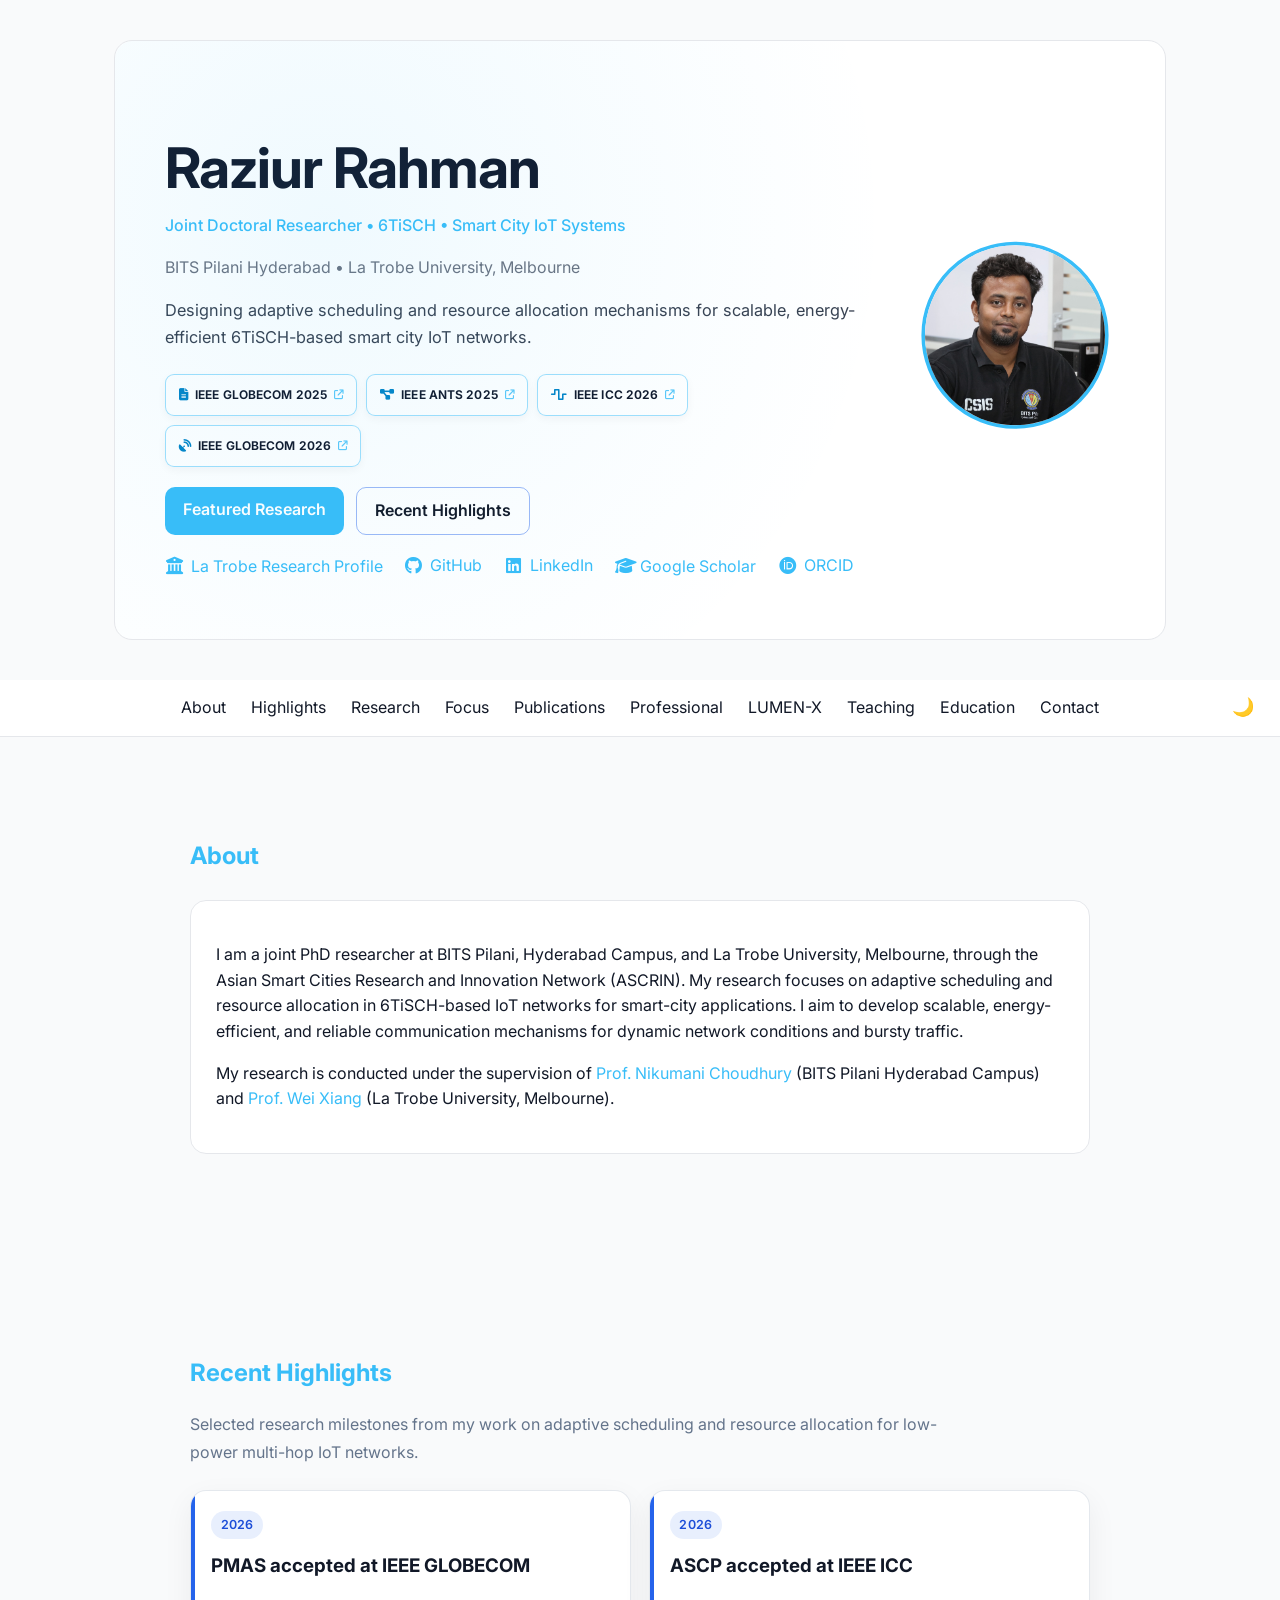
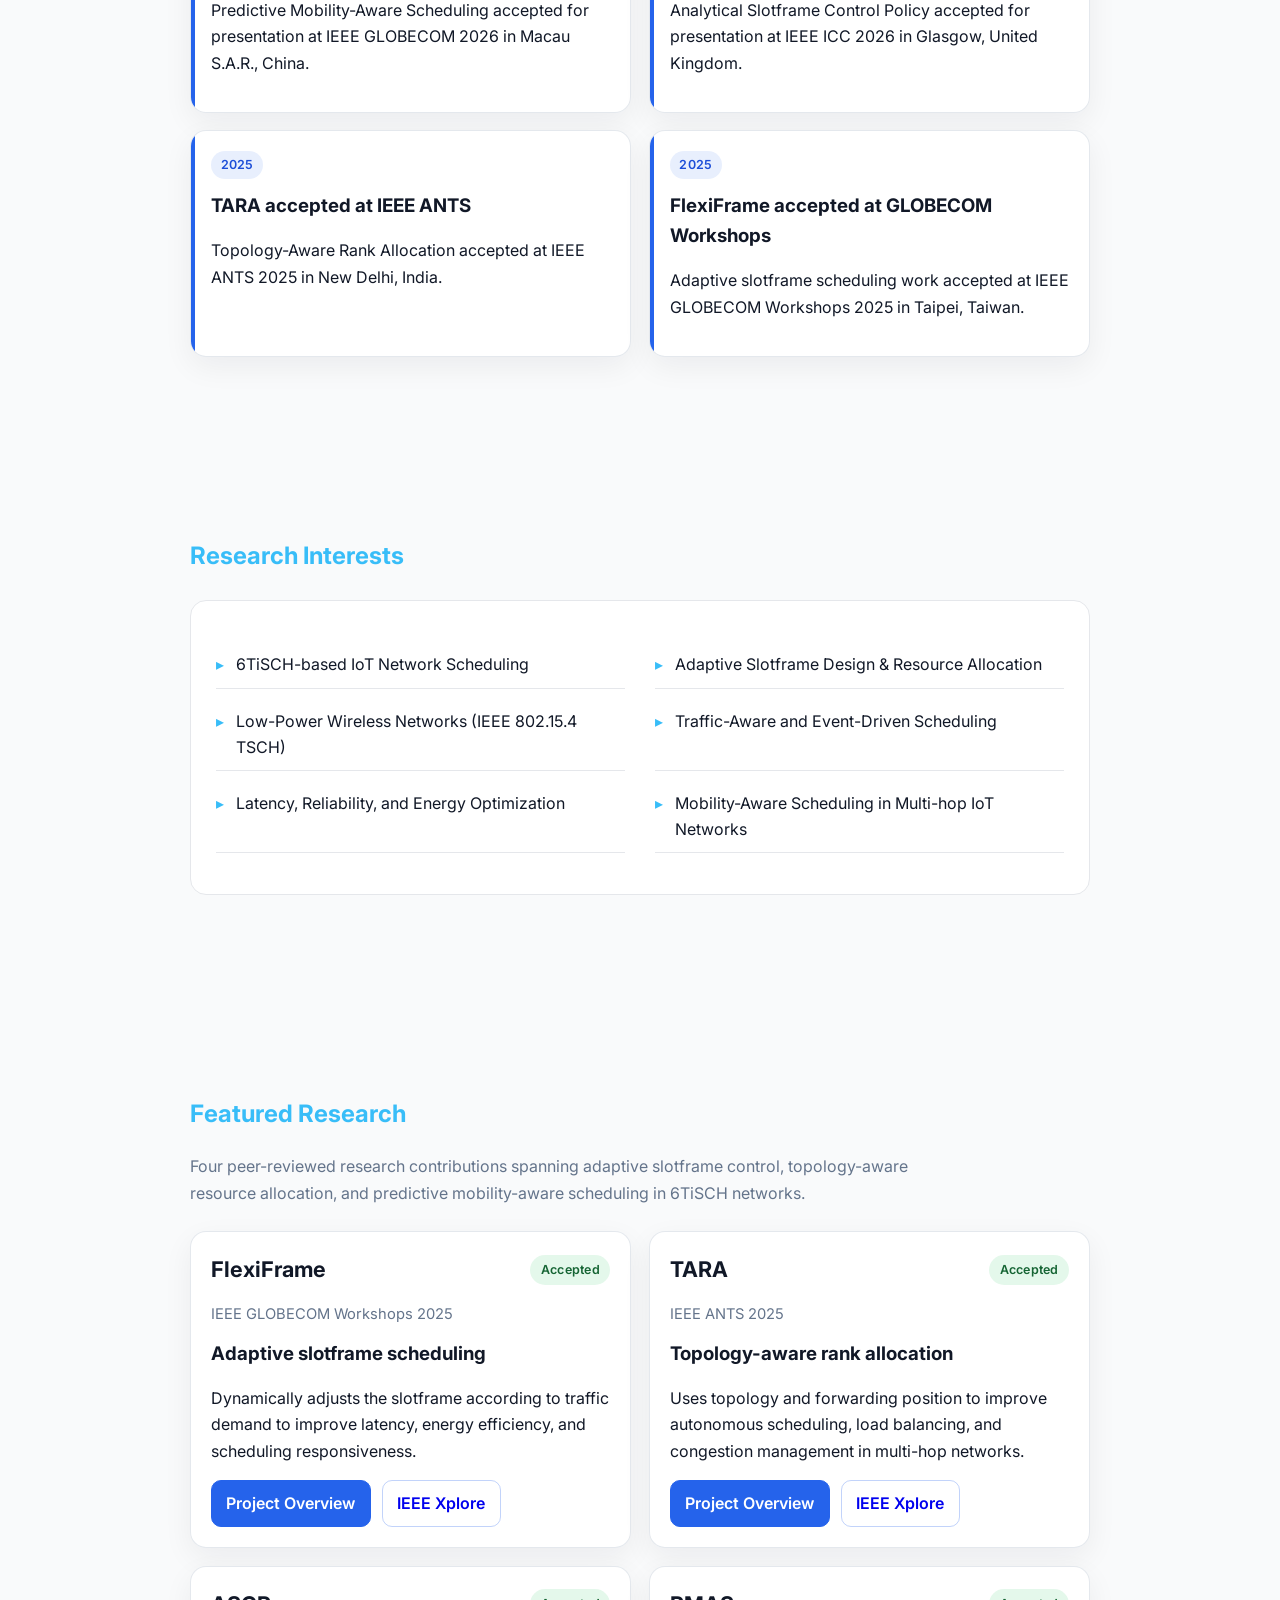
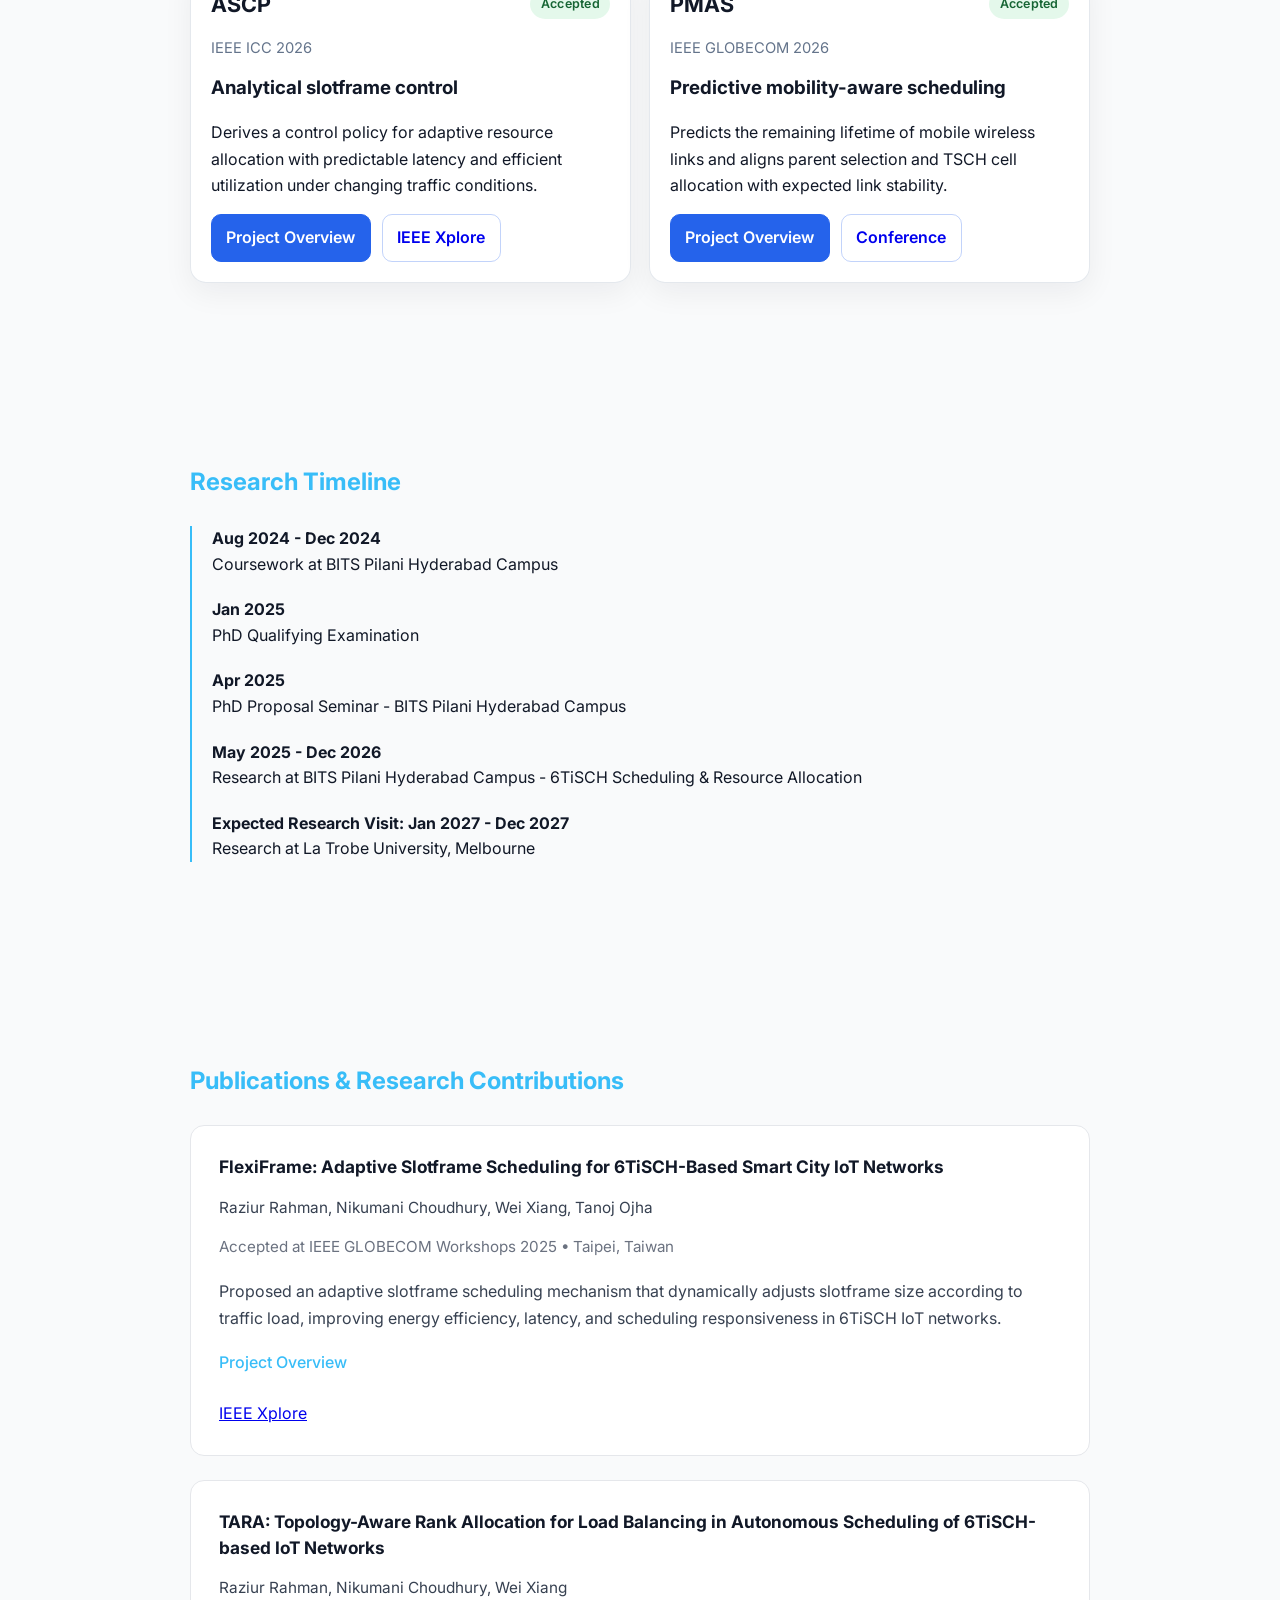
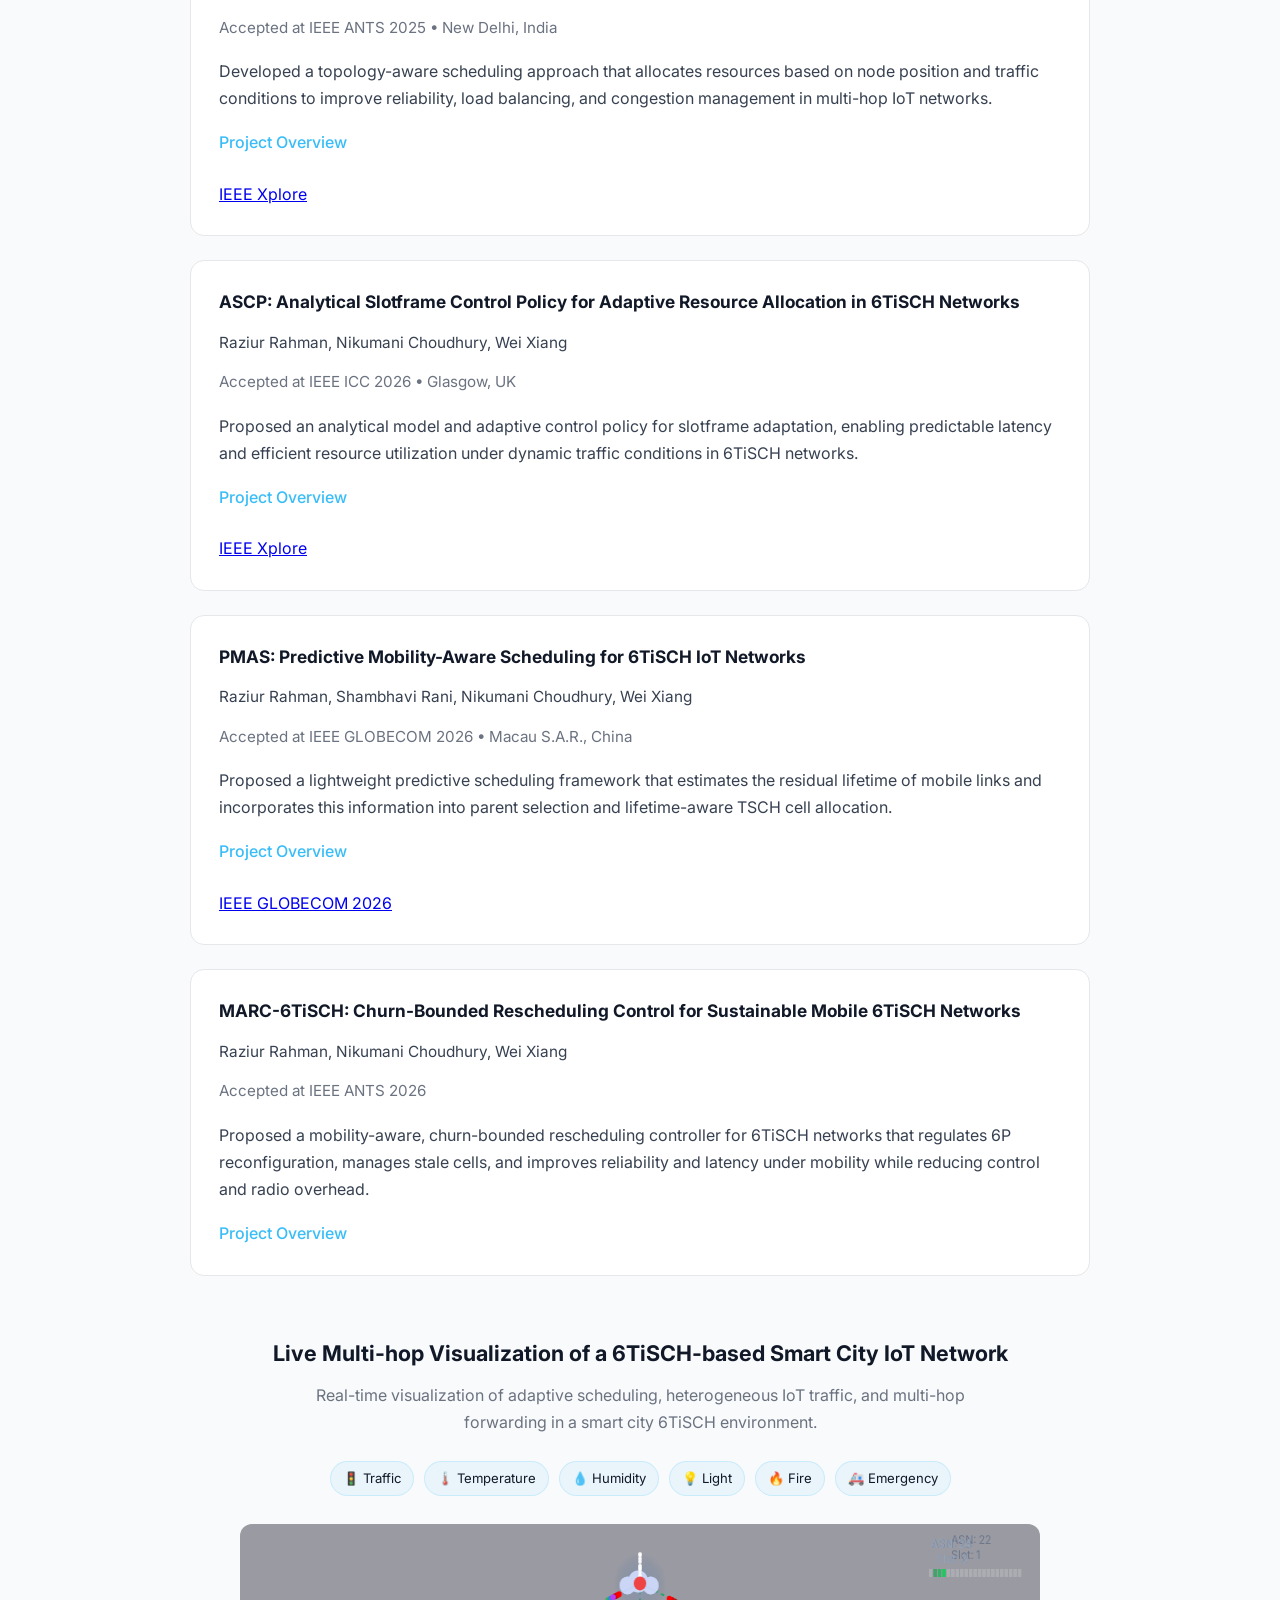
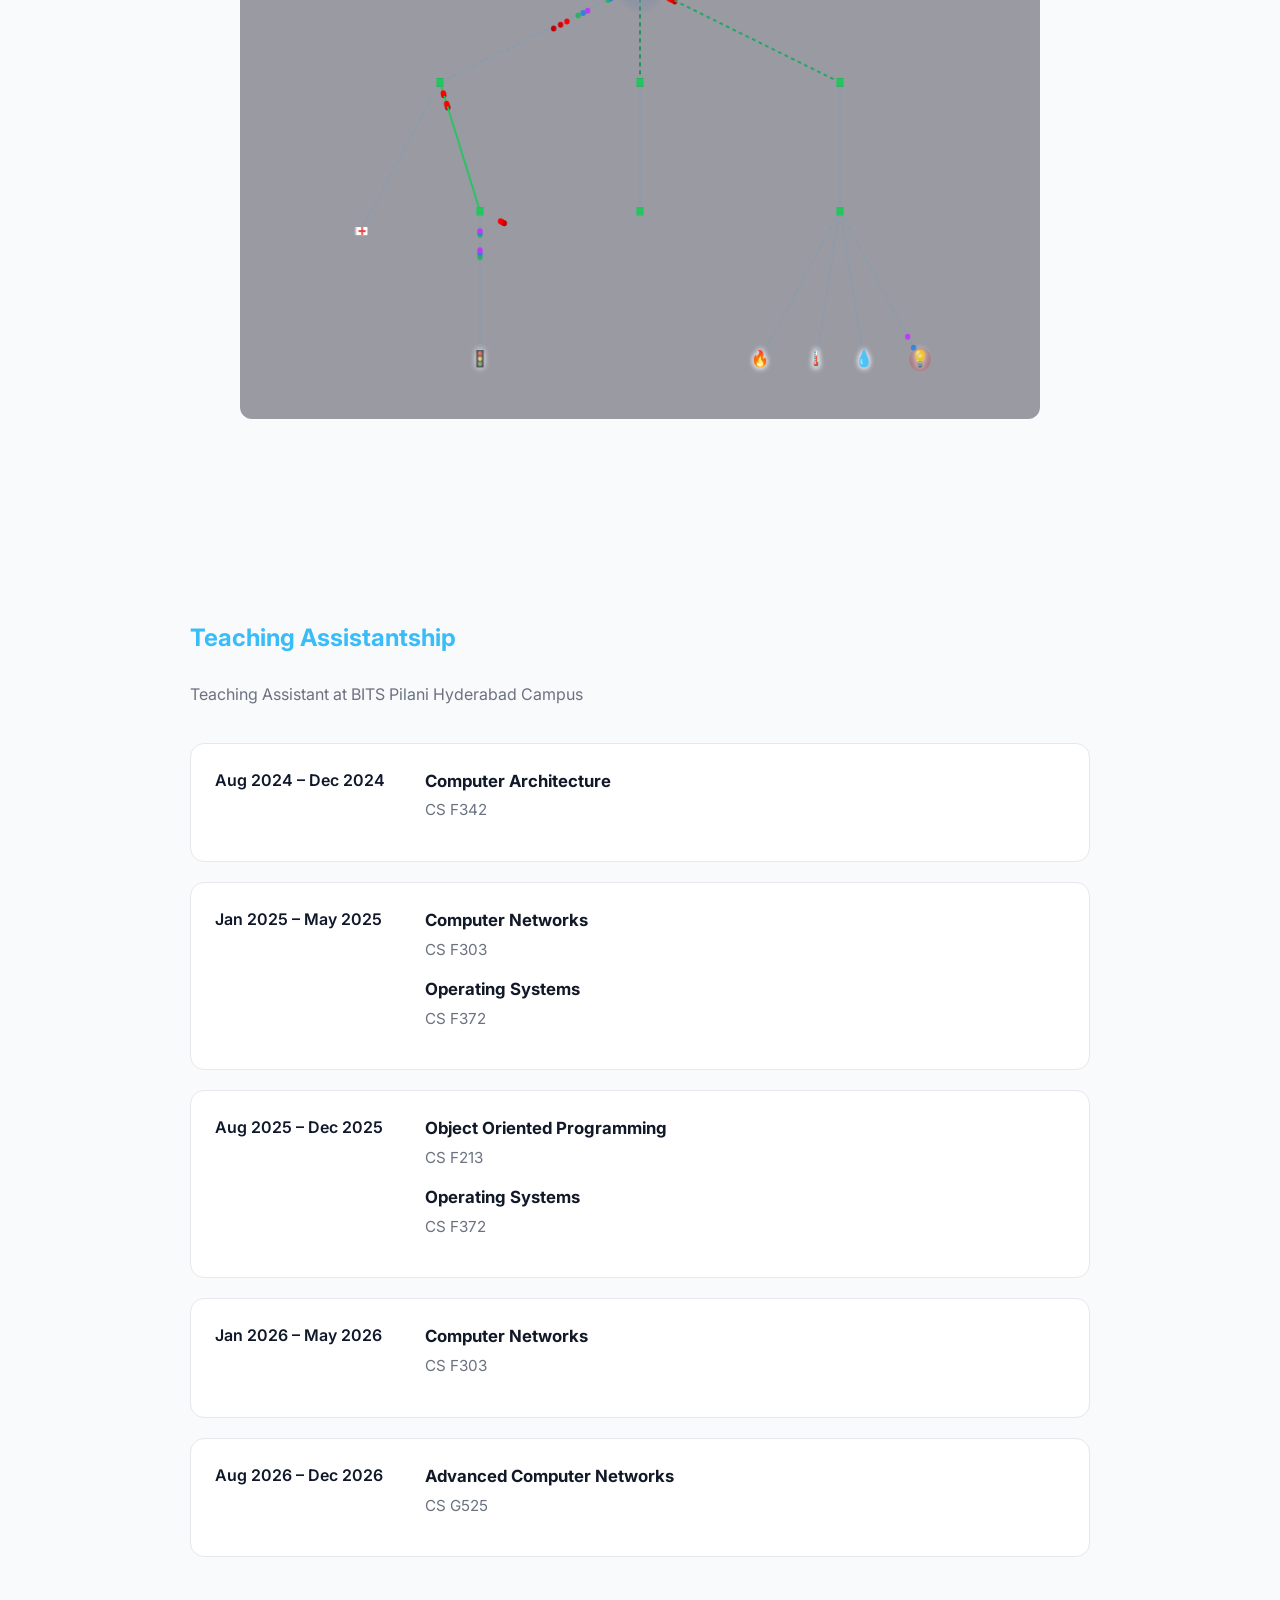
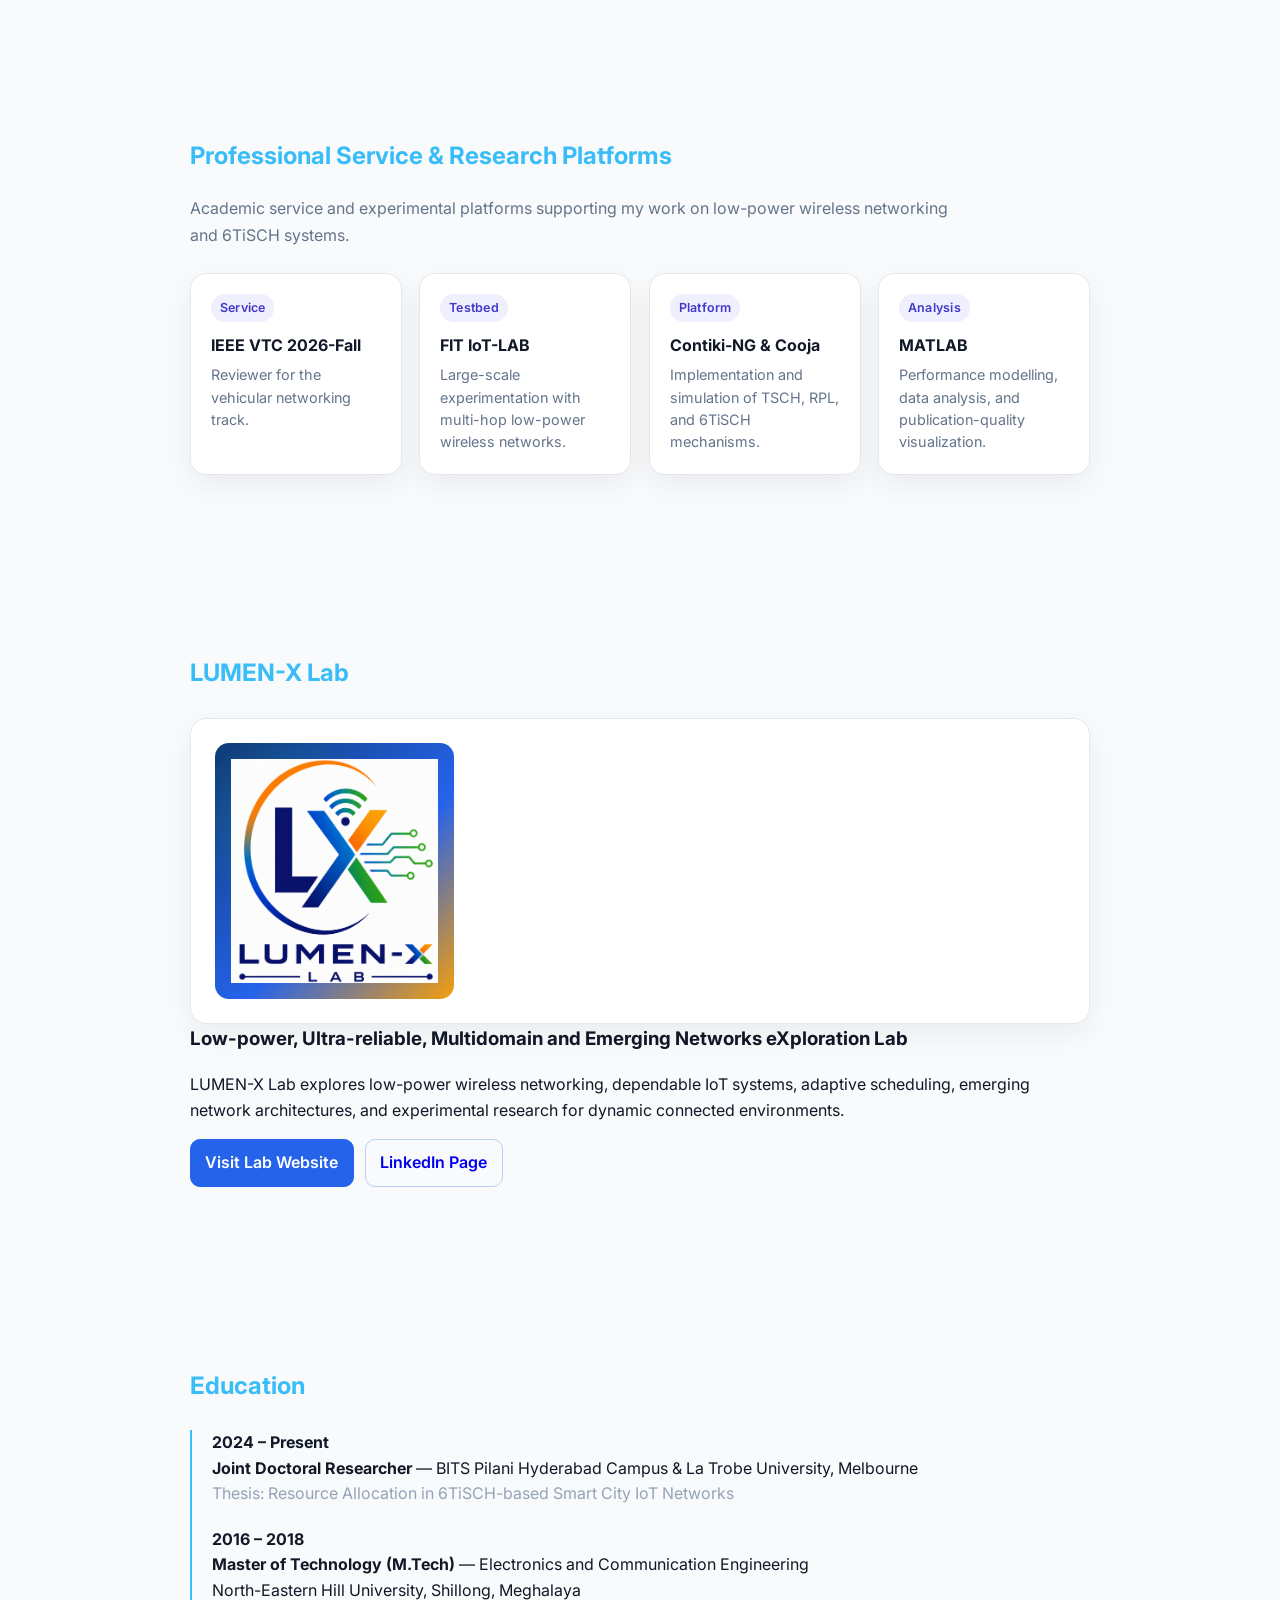
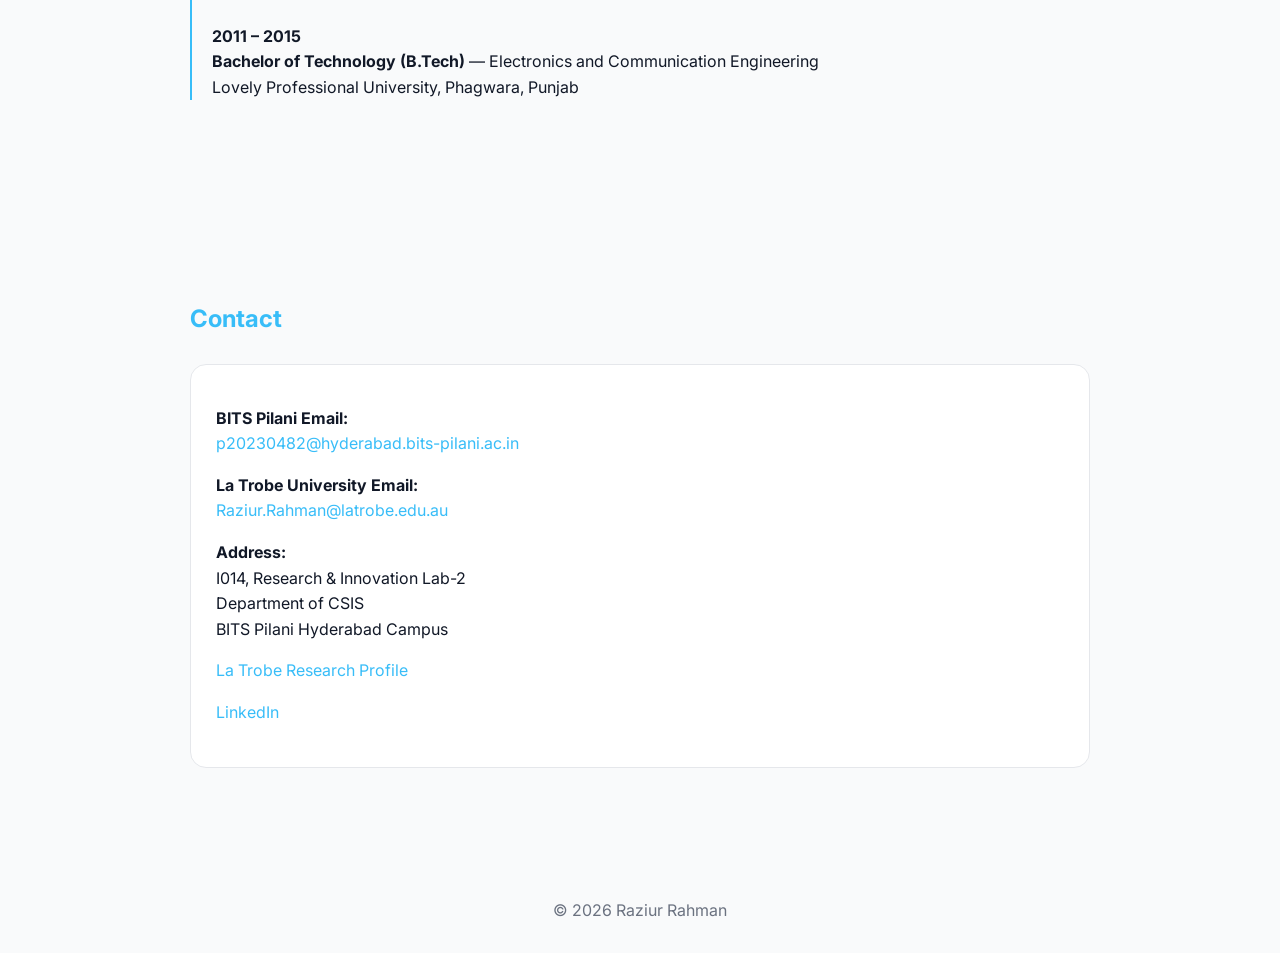
==== index.html @ 129b4d42 "Add MARC-6TiSCH project for IEEE ANTS 2026" ====
<!DOCTYPE html>
<html lang="en">
<head>
<meta charset="UTF-8">
<meta name="viewport" content="width=device-width, initial-scale=1.0">

<title>Raziur Rahman | Joint PhD Researcher in 6TiSCH and IoT</title>

<meta name="description" content="Raziur Rahman is a joint PhD researcher at BITS Pilani, Hyderabad Campus, and La Trobe University, specializing in 6TiSCH, TSCH scheduling, adaptive resource allocation, and smart-city IoT networks.">


<meta name="robots" content="index, follow, max-image-preview:large">
<meta name="author" content="Raziur Rahman">

<link rel="canonical" href="https://rahmanraziur.github.io/">

<script type="application/ld+json">
{
  "@context": "https://schema.org",
  "@type": "ProfilePage",
  "@id": "https://rahmanraziur.github.io/#profilepage",
  "url": "https://rahmanraziur.github.io/",
  "name": "Raziur Rahman | Joint PhD Researcher",
  "description": "Academic profile of Raziur Rahman, a joint PhD researcher working on 6TiSCH, TSCH scheduling, adaptive resource allocation, and smart-city IoT networks.",
  "primaryImageOfPage": {
    "@type": "ImageObject",
    "@id": "https://rahmanraziur.github.io/#primaryimage",
    "url": "https://rahmanraziur.github.io/assets/images/profile.jpg",
    "contentUrl": "https://rahmanraziur.github.io/assets/images/profile.jpg",
    "caption": "Portrait of Raziur Rahman",
    "name": "Raziur Rahman profile photograph",
    "representativeOfPage": true
  },
  "mainEntity": {
    "@type": "Person",
    "@id": "https://rahmanraziur.github.io/#person",
    "name": "Raziur Rahman",
    "url": "https://rahmanraziur.github.io/",
    "mainEntityOfPage": {
      "@id": "https://rahmanraziur.github.io/#profilepage"
    },
    "image": {
      "@id": "https://rahmanraziur.github.io/#primaryimage"
    },
    "jobTitle": "Joint Doctoral Researcher",
    "description": "Joint PhD researcher at BITS Pilani, Hyderabad Campus, and La Trobe University, specializing in 6TiSCH, TSCH scheduling, adaptive resource allocation, and smart-city IoT networks.",
    "affiliation": [
      {
        "@type": "CollegeOrUniversity",
        "name": "BITS Pilani, Hyderabad Campus",
        "url": "https://www.bits-pilani.ac.in/hyderabad/"
      },
      {
        "@type": "CollegeOrUniversity",
        "name": "La Trobe University",
        "url": "https://www.latrobe.edu.au/"
      }
    ],
    "knowsAbout": [
      "6TiSCH",
      "IEEE 802.15.4e TSCH",
      "Internet of Things",
      "Adaptive Scheduling",
      "Resource Allocation",
      "Low-Power Wireless Networks",
      "Smart-City IoT Networks"
    ],
    "sameAs": [
      "https://scholars.latrobe.edu.au/r3rahman/about",
      "https://scholar.google.com/citations?user=FUXiS7UAAAAJ&hl=en&authuser=1",
      "https://github.com/rahmanraziur",
      "https://www.linkedin.com/in/raziur247",
      "https://orcid.org/0009-0003-6365-7915"
    ]
  }
}
</script>


<!-- Open Graph -->
<meta property="og:title" content="Raziur Rahman | Joint PhD Researcher in 6TiSCH and IoT">

<meta property="og:description" content="Joint PhD researcher at BITS Pilani, Hyderabad Campus, and La Trobe University, working on 6TiSCH, TSCH scheduling, adaptive resource allocation, and smart-city IoT networks.">

<meta property="og:image" content="https://rahmanraziur.github.io/assets/images/profile.jpg">
<meta property="og:image:type" content="image/jpeg">
<meta property="og:image:alt" content="Portrait of Raziur Rahman">

<meta property="og:url" content="https://rahmanraziur.github.io/">

<meta property="og:type" content="website">

<meta property="og:site_name" content="Raziur Rahman">

<meta property="og:locale" content="en_US">

<!-- X / Twitter Card -->
<meta name="twitter:card" content="summary_large_image">
<meta name="twitter:title" content="Raziur Rahman | Joint PhD Researcher in 6TiSCH and IoT">
<meta name="twitter:description" content="Joint PhD researcher working on 6TiSCH, TSCH scheduling, adaptive resource allocation, and smart-city IoT networks.">
<meta name="twitter:image" content="https://rahmanraziur.github.io/assets/images/profile.jpg">
<meta name="twitter:image:alt" content="Portrait of Raziur Rahman">


<link rel="icon" type="image/png" sizes="32x32" href="assets/images/favicon.png">

<link href="https://fonts.googleapis.com/css2?family=Inter:wght@300;400;600&display=swap" rel="stylesheet">

<link rel="stylesheet" href="https://cdnjs.cloudflare.com/ajax/libs/font-awesome/6.5.0/css/all.min.css">

<link rel="stylesheet" href="assets/css/style.css">



<link href="https://unpkg.com/aos@2.3.4/dist/aos.css" rel="stylesheet">


<style>
/* Modern homepage additions */
.hero-buttons {
  display: flex;
  flex-wrap: wrap;
  gap: 0.75rem;
}

.hero-btn-secondary {
  background: transparent;
  color: inherit;
  border: 1px solid rgba(37, 99, 235, 0.45);
}

.section-intro {
  max-width: 760px;
  margin: -0.35rem 0 1.5rem;
  color: #64748b;
  line-height: 1.7;
}

.highlights-grid,
.featured-projects,
.expertise-grid {
  display: grid;
  grid-template-columns: repeat(3, minmax(0, 1fr));
  gap: 1.1rem;
}

.highlight-card,
.featured-project-card,
.expertise-item,
.lab-feature {
  background: rgba(255, 255, 255, 0.92);
  border: 1px solid rgba(148, 163, 184, 0.25);
  border-radius: 16px;
  box-shadow: 0 10px 30px rgba(15, 23, 42, 0.06);
}

.highlight-card,
.featured-project-card,
.expertise-item {
  padding: 1.25rem;
}

.highlight-card {
  position: relative;
  overflow: hidden;
}

.highlight-card::before {
  content: "";
  position: absolute;
  inset: 0 auto 0 0;
  width: 4px;
  background: #2563eb;
}

.highlight-date,
.project-badge,
.expertise-label {
  display: inline-flex;
  align-items: center;
  width: fit-content;
  border-radius: 999px;
  font-size: 0.78rem;
  font-weight: 600;
  letter-spacing: 0.02em;
}

.highlight-date {
  padding: 0.25rem 0.6rem;
  background: rgba(37, 99, 235, 0.1);
  color: #1d4ed8;
  margin-bottom: 0.75rem;
}

.highlight-card h3,
.featured-project-card h3 {
  margin: 0 0 0.55rem;
}

.highlight-card p,
.featured-project-card p,
.lab-feature p {
  line-height: 1.65;
}

.project-topline {
  display: flex;
  align-items: center;
  justify-content: space-between;
  gap: 0.75rem;
  margin-bottom: 0.8rem;
}

.project-acronym {
  font-size: 1.35rem;
  font-weight: 700;
}

.project-badge {
  padding: 0.3rem 0.65rem;
  color: #166534;
  background: rgba(34, 197, 94, 0.12);
}

.project-meta {
  color: #64748b;
  font-size: 0.92rem;
  margin-bottom: 0.8rem;
}

.project-actions,
.lab-actions {
  display: flex;
  flex-wrap: wrap;
  gap: 0.7rem;
  margin-top: 1rem;
}

.project-actions a,
.lab-actions a {
  display: inline-flex;
  align-items: center;
  justify-content: center;
  padding: 0.62rem 0.9rem;
  border-radius: 10px;
  text-decoration: none;
  font-weight: 600;
  border: 1px solid rgba(37, 99, 235, 0.28);
}

.project-actions a:first-child,
.lab-actions a:first-child {
  background: #2563eb;
  color: #ffffff;
  border-color: #2563eb;
}

.expertise-grid {
  grid-template-columns: repeat(4, minmax(0, 1fr));
}

.expertise-item {
  min-height: 120px;
}

.expertise-label {
  padding: 0.25rem 0.55rem;
  margin-bottom: 0.7rem;
  color: #4338ca;
  background: rgba(99, 102, 241, 0.1);
}

.expertise-item h3 {
  margin: 0 0 0.35rem;
  font-size: 1rem;
}

.expertise-item p {
  margin: 0;
  color: #64748b;
  font-size: 0.9rem;
  line-height: 1.55;
}

.lab-feature {
  display: grid;
  grid-template-columns: minmax(180px, 0.65fr) minmax(0, 1.6fr);
  gap: 1.5rem;
  align-items: center;
  padding: 1.5rem;
}

.lab-mark {
  display: grid;
  place-items: center;
  min-height: 180px;
  border-radius: 14px;
  background:
    radial-gradient(circle at 30% 30%, rgba(34, 197, 94, 0.2), transparent 38%),
    linear-gradient(135deg, #0f3b75, #2563eb 58%, #f59e0b);
  color: #ffffff;
  text-align: center;
  padding: 1rem;
}

.lab-mark strong {
  display: block;
  font-size: clamp(1.7rem, 4vw, 2.5rem);
  letter-spacing: 0.04em;
}

.lab-mark span {
  display: block;
  margin-top: 0.45rem;
  font-size: 0.82rem;
  line-height: 1.45;
  opacity: 0.9;
}

.lab-content h3 {
  margin-top: 0;
}

body.dark .section-intro,
body.dark .project-meta,
body.dark .expertise-item p {
  color: #94a3b8;
}

body.dark .highlight-card,
body.dark .featured-project-card,
body.dark .expertise-item,
body.dark .lab-feature {
  background: rgba(15, 23, 42, 0.86);
  border-color: rgba(148, 163, 184, 0.18);
  box-shadow: 0 12px 34px rgba(0, 0, 0, 0.2);
}

body.dark .highlight-date {
  color: #93c5fd;
  background: rgba(59, 130, 246, 0.16);
}

body.dark .project-badge {
  color: #86efac;
  background: rgba(34, 197, 94, 0.14);
}

body.dark .expertise-label {
  color: #c4b5fd;
  background: rgba(139, 92, 246, 0.16);
}

@media (max-width: 960px) {
  .highlights-grid,
  .featured-projects {
    grid-template-columns: repeat(2, minmax(0, 1fr));
  }

  .expertise-grid {
    grid-template-columns: repeat(2, minmax(0, 1fr));
  }
}

@media (max-width: 680px) {
  .highlights-grid,
  .featured-projects,
  .expertise-grid,
  .lab-feature {
    grid-template-columns: 1fr;
  }

  .lab-mark {
    min-height: 150px;
  }

  .project-topline {
    align-items: flex-start;
    flex-direction: column;
  }
}

.lab-mark img {
  display: block;
  width: 100%;
  max-width: 360px;
  height: auto;
  object-fit: contain;
  margin: 0 auto;
}

body.dark .lab-mark {
  background: rgba(255, 255, 255, 0.96);
}


/* Clickable IEEE venue badges */
.hero-badges a {
  color: inherit;
  text-decoration: none;
  cursor: pointer;
  transition:
    transform 0.2s ease,
    border-color 0.2s ease,
    background-color 0.2s ease,
    box-shadow 0.2s ease;
}

.hero-badges a:hover,
.hero-badges a:focus-visible {
  transform: translateY(-2px);
  border-color: #0ea5e9;
  box-shadow: 0 6px 16px rgba(14, 165, 233, 0.16);
}

/* Academic and social-profile links */
.hero-links a {
  display: inline-flex;
  align-items: center;
  gap: 0.45rem;
}

.hero-links a i {
  width: 1.15rem;
  flex: 0 0 1.15rem;
  text-align: center;
  font-size: 1.08rem;
}

.hero-links a:hover i,
.hero-links a:focus-visible i {
  transform: translateY(-1px);
}

.hero-links a i {
  transition: transform 0.2s ease;
}

@media (max-width: 640px) {
  .hero-links {
    align-items: flex-start;
  }

  .hero-links a {
    width: fit-content;
  }
}


/* ==========================================================
   Featured IEEE conference tiles
========================================================== */

.hero-badges {
  display: grid;
  grid-template-columns: repeat(3, minmax(0, 1fr));
  gap: 12px;
  width: min(100%, 650px);
  margin: 24px 0 20px;
}

.hero-badges .venue-tile {
  position: relative;
  display: grid;
  grid-template-columns: 40px minmax(0, 1fr) auto;
  align-items: center;
  gap: 10px;

  min-height: 70px;
  padding: 12px 13px;

  color: #0f172a;
  text-decoration: none;

  background:
    linear-gradient(
      135deg,
      rgba(255, 255, 255, 0.98),
      rgba(240, 249, 255, 0.96)
    );

  border: 1px solid rgba(14, 165, 233, 0.28);
  border-radius: 14px;

  box-shadow:
    0 5px 16px rgba(15, 23, 42, 0.06);

  transition:
    transform 0.2s ease,
    border-color 0.2s ease,
    box-shadow 0.2s ease,
    background-color 0.2s ease;
}

.hero-badges .venue-tile:hover,
.hero-badges .venue-tile:focus-visible {
  transform: translateY(-3px);
  border-color: #38bdf8;

  box-shadow:
    0 12px 25px rgba(14, 165, 233, 0.16);
}

.hero-badges .venue-tile:focus-visible {
  outline: 3px solid rgba(56, 189, 248, 0.28);
  outline-offset: 3px;
}

.venue-icon {
  display: grid;
  place-items: center;

  width: 40px;
  height: 40px;

  color: #0284c7;
  background: rgba(14, 165, 233, 0.11);

  border-radius: 11px;
  font-size: 1rem;
}

.venue-copy {
  display: flex;
  flex-direction: column;
  align-items: flex-start;
  min-width: 0;
  line-height: 1.12;
}

.venue-copy small {
  margin-bottom: 3px;

  color: #64748b;
  font-size: 0.64rem;
  font-weight: 700;
  letter-spacing: 0.14em;
}

.venue-copy strong {
  color: #0f172a;
  font-size: 0.9rem;
  font-weight: 700;
  letter-spacing: 0.015em;
}

.venue-year {
  margin-top: 4px;
  color: #64748b;
  font-size: 0.75rem;
  font-weight: 600;
}

.venue-arrow {
  color: #38bdf8;
  font-size: 0.72rem;
  opacity: 0.8;
  transition:
    transform 0.2s ease,
    opacity 0.2s ease;
}

.venue-tile:hover .venue-arrow,
.venue-tile:focus-visible .venue-arrow {
  transform: translate(2px, -2px);
  opacity: 1;
}

/* Dark mode */

body.dark .hero-badges .venue-tile {
  color: #e2e8f0;

  background:
    linear-gradient(
      135deg,
      rgba(15, 23, 42, 0.96),
      rgba(15, 35, 55, 0.94)
    );

  border-color: rgba(56, 189, 248, 0.25);

  box-shadow:
    0 6px 18px rgba(0, 0, 0, 0.22);
}

body.dark .venue-copy strong {
  color: #f8fafc;
}

body.dark .venue-copy small,
body.dark .venue-year {
  color: #94a3b8;
}

body.dark .venue-icon {
  color: #7dd3fc;
  background: rgba(56, 189, 248, 0.13);
}

/* Responsive */

@media (max-width: 760px) {
  .hero-badges {
    grid-template-columns: 1fr;
    max-width: 360px;
  }

  .hero-badges .venue-tile {
    min-height: 64px;
  }
}



/* FINAL SINGLE-LINE PUBLICATION CHIPS */

.hero-badges {
  display: flex !important;
  flex-wrap: wrap;
  align-items: center;
  gap: 9px !important;
  width: auto !important;
  max-width: none !important;
  margin: 22px 0 20px !important;
}

.hero-badges .venue-chip {
  display: inline-flex !important;
  align-items: center;
  justify-content: center;
  gap: 7px;

  width: auto !important;
  min-width: 0 !important;
  min-height: 0 !important;
  height: 40px;

  padding: 0 13px !important;

  color: #0f172a !important;
  background: rgba(255, 255, 255, 0.78) !important;

  border: 1px solid rgba(56, 189, 248, 0.48) !important;
  border-radius: 9px !important;

  box-shadow: 0 3px 9px rgba(15, 23, 42, 0.045) !important;

  text-decoration: none !important;
  white-space: nowrap;

  transition:
    transform 0.18s ease,
    border-color 0.18s ease,
    box-shadow 0.18s ease,
    background-color 0.18s ease !important;
}

.hero-badges .venue-chip:hover,
.hero-badges .venue-chip:focus-visible {
  transform: translateY(-2px);
  border-color: #0ea5e9 !important;
  background: rgba(240, 249, 255, 0.96) !important;
  box-shadow: 0 7px 15px rgba(14, 165, 233, 0.12) !important;
}

.hero-badges .venue-chip > i:first-child {
  color: #0284c7;
  font-size: 0.78rem;
}

.hero-badges .venue-chip span {
  display: inline !important;

  width: auto !important;
  height: auto !important;

  margin: 0 !important;
  padding: 0 !important;

  color: inherit !important;
  background: transparent !important;

  border: 0 !important;
  border-radius: 0 !important;
  box-shadow: none !important;

  font-size: 0.75rem !important;
  font-weight: 650;
  line-height: 1;
  letter-spacing: 0.01em;
  white-space: nowrap;
}

.hero-badges .chip-arrow {
  color: #38bdf8;
  font-size: 0.59rem;
  opacity: 0.82;
}

body.dark .hero-badges .venue-chip {
  color: #e2e8f0 !important;
  background: rgba(15, 23, 42, 0.8) !important;
  border-color: rgba(56, 189, 248, 0.32) !important;
}

body.dark .hero-badges .venue-chip:hover,
body.dark .hero-badges .venue-chip:focus-visible {
  background: rgba(15, 35, 55, 0.96) !important;
  border-color: #38bdf8 !important;
}

body.dark .hero-badges .venue-chip > i:first-child {
  color: #7dd3fc;
}

@media (max-width: 640px) {
  .hero-badges {
    gap: 8px !important;
  }

  .hero-badges .venue-chip {
    height: 38px;
    padding: 0 11px !important;
  }

  .hero-badges .venue-chip span {
    font-size: 0.7rem !important;
  }
}


/* PROFILE PHOTO — 20% LARGER */
.profile-wrapper {
  transform: scale(1.2);
  transform-origin: center;
  margin: 18px;
}

@media (max-width: 680px) {
  .profile-wrapper {
    margin: 15px;
  }
}


/* PMAS: balanced four-item research layout */
.highlights-grid,
.featured-projects {
  grid-template-columns: repeat(2, minmax(0, 1fr));
}

@media (max-width: 680px) {
  .highlights-grid,
  .featured-projects {
    grid-template-columns: 1fr;
  }
}

</style>

</head>




<body>

<header class="hero">

  <div class="hero-left">

    <h1>Raziur Rahman</h1>

    <p class="subtitle">
      Joint Doctoral Researcher • 6TiSCH • Smart City IoT Systems
    </p>

    <p class="affiliation">
      BITS Pilani Hyderabad • La Trobe University, Melbourne
    </p>

    <p class="hero-tagline">
      Designing adaptive scheduling and resource allocation mechanisms for scalable, 
      energy-efficient 6TiSCH-based smart city IoT networks.
    </p>

        <div class="hero-badges" aria-label="Featured publication venues">

  <a class="venue-chip"
     href="https://ieeexplore.ieee.org/abstract/document/11591191"
     target="_blank"
     rel="noopener noreferrer"
     aria-label="Open the FlexiFrame paper on IEEE Xplore">
    <i class="fa-solid fa-file-lines" aria-hidden="true"></i>
    <span>IEEE GLOBECOM 2025</span>
    <i class="fa-solid fa-arrow-up-right-from-square chip-arrow"
       aria-hidden="true"></i>
  </a>

  <a class="venue-chip"
     href="https://ieeexplore.ieee.org/abstract/document/11429748"
     target="_blank"
     rel="noopener noreferrer"
     aria-label="Open the TARA paper on IEEE Xplore">
    <i class="fa-solid fa-diagram-project" aria-hidden="true"></i>
    <span>IEEE ANTS 2025</span>
    <i class="fa-solid fa-arrow-up-right-from-square chip-arrow"
       aria-hidden="true"></i>
  </a>

  <a class="venue-chip"
     href="https://ieeexplore.ieee.org/abstract/document/11586844"
     target="_blank"
     rel="noopener noreferrer"
     aria-label="Open the ASCP paper on IEEE Xplore">
    <i class="fa-solid fa-wave-square" aria-hidden="true"></i>
    <span>IEEE ICC 2026</span>
    <i class="fa-solid fa-arrow-up-right-from-square chip-arrow"
       aria-hidden="true"></i>
  </a>


  <a class="venue-chip"
     href="projects/pmas.html"
     aria-label="Open the PMAS project overview">
    <i class="fa-solid fa-satellite-dish" aria-hidden="true"></i>
    <span>IEEE GLOBECOM 2026</span>
    <i class="fa-solid fa-arrow-up-right-from-square chip-arrow"
       aria-hidden="true"></i>
  </a>

</div>

<div class="hero-buttons">
  <a href="#research" class="hero-btn">Featured Research</a>
  <a href="#highlights" class="hero-btn hero-btn-secondary">Recent Highlights</a>
</div>

    <div class="hero-links">

  <a href="https://scholars.latrobe.edu.au/r3rahman/about"
     target="_blank"
     rel="noopener noreferrer"
     aria-label="La Trobe University research profile">
    <i class="fa-solid fa-building-columns" aria-hidden="true"></i>
    <span>La Trobe Research Profile</span>
  </a>

  <a href="https://github.com/rahmanraziur"
     target="_blank"
     rel="noopener noreferrer"
     aria-label="Raziur Rahman on GitHub">
    <i class="fa-brands fa-github" aria-hidden="true"></i>
    <span>GitHub</span>
  </a>

  <a href="https://www.linkedin.com/in/raziur247"
     target="_blank"
     rel="noopener noreferrer"
     aria-label="Raziur Rahman on LinkedIn">
    <i class="fa-brands fa-linkedin" aria-hidden="true"></i>
    <span>LinkedIn</span>
  </a>

  <a href="https://scholar.google.com/citations?user=FUXiS7UAAAAJ&amp;hl=en"
     target="_blank"
     rel="noopener noreferrer"
     aria-label="Raziur Rahman on Google Scholar">
    <i class="fa-solid fa-graduation-cap" aria-hidden="true"></i>
    <span>Google Scholar</span>
  </a>

  <a href="https://orcid.org/0009-0003-6365-7915"
     target="_blank"
     rel="noopener noreferrer"
     aria-label="Raziur Rahman on ORCID">
    <i class="fa-brands fa-orcid" aria-hidden="true"></i>
    <span>ORCID</span>
  </a>

</div>

  </div>

  <div class="hero-right">
    <div class="profile-wrapper">
    <img src="https://rahmanraziur.github.io/assets/images/profile.jpg"
         alt="Portrait of Raziur Rahman, joint PhD researcher in 6TiSCH and IoT"
         title="Raziur Rahman"
         fetchpriority="high"
         decoding="async">
    </div>
  </div>

</header>

<nav aria-label="Primary navigation">
  <a href="#about">About</a>
  <a href="#highlights">Highlights</a>
  <a href="#research">Research</a>
    <a href="focus/">Focus</a>

  <a href="#publications">Publications</a>
  <a href="#professional">Professional</a>
  <a href="#lumenx">LUMEN-X</a>
  <a href="#teaching">Teaching</a>
  <a href="#education">Education</a>
  <a href="#contact">Contact</a>
  <button id="themeToggle" type="button" aria-label="Switch colour theme" title="Switch colour theme">🌙</button>
</nav>



<section id="about">
  <h2>About</h2>
  <div class="card" data-aos="fade-up">
       <p>
      I am a joint PhD researcher at BITS Pilani, Hyderabad Campus, and La Trobe University, Melbourne, through the Asian Smart Cities Research and Innovation Network (ASCRIN). My research focuses on adaptive scheduling and resource allocation in 6TiSCH-based IoT networks for smart-city applications. I aim to develop scalable, energy-efficient, and reliable communication mechanisms for dynamic network conditions and bursty traffic.
      </p>

      <p>
        My research is conducted under the supervision of 
<a href="https://www.bits-pilani.ac.in/hyderabad/nikumani-choudhury/"
   target="_blank"
   rel="noopener noreferrer">
Prof. Nikumani Choudhury
</a> 
(BITS Pilani Hyderabad Campus) and 
<a href="https://scholars.latrobe.edu.au/wxiang"
   target="_blank"
   rel="noopener noreferrer">
Prof. Wei Xiang
</a>
(La Trobe University, Melbourne).
      </p>
  </div>
</section>


<section id="highlights">
  <h2>Recent Highlights</h2>
  <p class="section-intro">
    Selected research milestones from my work on adaptive scheduling and resource
    allocation for low-power multi-hop IoT networks.
  </p>

  <div class="highlights-grid">
    <article class="highlight-card" data-aos="fade-up">
      <span class="highlight-date">2026</span>
      <h3>PMAS accepted at IEEE GLOBECOM</h3>
      <p>
        Predictive Mobility-Aware Scheduling accepted for presentation at
        IEEE GLOBECOM 2026 in Macau S.A.R., China.
      </p>
    </article>

    <article class="highlight-card" data-aos="fade-up">
      <span class="highlight-date">2026</span>
      <h3>ASCP accepted at IEEE ICC</h3>
      <p>
        Analytical Slotframe Control Policy accepted for presentation at
        IEEE ICC 2026 in Glasgow, United Kingdom.
      </p>
    </article>
<article class="highlight-card" data-aos="fade-up" data-aos-delay="160">
      <span class="highlight-date">2025</span>
      <h3>TARA accepted at IEEE ANTS</h3>
      <p>
        Topology-Aware Rank Allocation accepted at IEEE ANTS 2025 in New Delhi,
        India.
      </p>
    </article>

    <article class="highlight-card" data-aos="fade-up">
      <span class="highlight-date">2025</span>
      <h3>FlexiFrame accepted at GLOBECOM Workshops</h3>
      <p>
        Adaptive slotframe scheduling work accepted at IEEE GLOBECOM Workshops
        2025 in Taipei, Taiwan.
      </p>
    </article>
  </div>
</section>

<section id="interests">
  <h2>Research Interests</h2>

  <div class="card">
    <ul class="interest-list">
      <li>6TiSCH-based IoT Network Scheduling</li>
      <li>Adaptive Slotframe Design & Resource Allocation</li>
      <li>Low-Power Wireless Networks (IEEE 802.15.4 TSCH)</li>
      <li>Traffic-Aware and Event-Driven Scheduling</li>
      <li>Latency, Reliability, and Energy Optimization</li>
      <li>Mobility-Aware Scheduling in Multi-hop IoT Networks</li>
    </ul>
  </div>
</section>




<section id="research">
  <h2>Featured Research</h2>
  <p class="section-intro">
    Four peer-reviewed research contributions spanning adaptive slotframe control, topology-aware resource allocation, and predictive mobility-aware scheduling in 6TiSCH networks.
  </p>

  <div class="featured-projects">
    <article class="featured-project-card" data-aos="fade-up">
      <div class="project-topline">
        <span class="project-acronym">FlexiFrame</span>
        <span class="project-badge">Accepted</span>
      </div>
      <p class="project-meta">IEEE GLOBECOM Workshops 2025</p>
      <h3>Adaptive slotframe scheduling</h3>
      <p>
        Dynamically adjusts the slotframe according to traffic demand to improve
        latency, energy efficiency, and scheduling responsiveness.
      </p>
      <div class="project-actions">
        <a href="projects/flexiframe.html">Project Overview</a>
        <a href="https://ieeexplore.ieee.org/abstract/document/11591191"
           target="_blank" rel="noopener noreferrer">IEEE Xplore</a>
      </div>
    </article>

    <article class="featured-project-card" data-aos="fade-up" data-aos-delay="80">
      <div class="project-topline">
        <span class="project-acronym">TARA</span>
        <span class="project-badge">Accepted</span>
      </div>
      <p class="project-meta">IEEE ANTS 2025</p>
      <h3>Topology-aware rank allocation</h3>
      <p>
        Uses topology and forwarding position to improve autonomous scheduling,
        load balancing, and congestion management in multi-hop networks.
      </p>
      <div class="project-actions">
        <a href="projects/tara.html">Project Overview</a>
        <a href="https://ieeexplore.ieee.org/abstract/document/11429748"
           target="_blank" rel="noopener noreferrer">IEEE Xplore</a>
      </div>
    </article>

    <article class="featured-project-card" data-aos="fade-up" data-aos-delay="160">
      <div class="project-topline">
        <span class="project-acronym">ASCP</span>
        <span class="project-badge">Accepted</span>
      </div>
      <p class="project-meta">IEEE ICC 2026</p>
      <h3>Analytical slotframe control</h3>
      <p>
        Derives a control policy for adaptive resource allocation with predictable
        latency and efficient utilization under changing traffic conditions.
      </p>
      <div class="project-actions">
        <a href="projects/ascp.html">Project Overview</a>
        <a href="https://ieeexplore.ieee.org/abstract/document/11586844"
           target="_blank" rel="noopener noreferrer">IEEE Xplore</a>
      </div>
    </article>

    <article class="featured-project-card"
             data-aos="fade-up"
             data-aos-delay="240">
      <div class="project-topline">
        <span class="project-acronym">PMAS</span>
        <span class="project-badge">Accepted</span>
      </div>

      <p class="project-meta">IEEE GLOBECOM 2026</p>

      <h3>Predictive mobility-aware scheduling</h3>

      <p>
        Predicts the remaining lifetime of mobile wireless links and aligns
        parent selection and TSCH cell allocation with expected link stability.
      </p>

      <div class="project-actions">
        <a href="projects/pmas.html">Project Overview</a>

        <a href="https://globecom2026.ieee-globecom.org/"
           target="_blank"
           rel="noopener noreferrer">
          Conference
        </a>
      </div>
    </article>

  </div>
</section>

<section id="timeline">
  <h2>Research Timeline</h2>

  <div class="timeline">

    <div data-aos="fade-up">
      <b>Aug 2024 - Dec 2024</b><br>
      Coursework at BITS Pilani Hyderabad Campus
    </div>

    <div data-aos="fade-up">
      <b>Jan 2025</b><br>
      PhD Qualifying Examination
    </div>

    <div data-aos="fade-up">
      <b>Apr 2025</b><br>
      PhD Proposal Seminar - BITS Pilani Hyderabad Campus
    </div>

    <div data-aos="fade-up">
      <b>May 2025 - Dec 2026</b><br>
      Research at BITS Pilani Hyderabad Campus - 6TiSCH Scheduling & Resource Allocation
    </div>

    <div data-aos="fade-up">
      <b>Expected Research Visit: Jan 2027 - Dec 2027</b><br>
      Research at La Trobe University, Melbourne
    </div>

  </div>
</section>


<section id="publications">
  <h2>Publications & Research Contributions</h2>

  <div class="publication-list">

    <!-- FLEXIFRAME -->
    <div class="publication-item">

      <h3>
        FlexiFrame: Adaptive Slotframe Scheduling for 6TiSCH-Based Smart City IoT Networks
      </h3>

      <p class="pub-authors">
        Raziur Rahman, Nikumani Choudhury, Wei Xiang, Tanoj Ojha
      </p>

      <p class="pub-venue">
        Accepted at IEEE GLOBECOM Workshops 2025 • Taipei, Taiwan
      </p>

      <p class="pub-summary">
        Proposed an adaptive slotframe scheduling mechanism that dynamically
        adjusts slotframe size according to traffic load, improving energy
        efficiency, latency, and scheduling responsiveness in 6TiSCH IoT networks.
      </p>

        <a href="projects/flexiframe.html"
   class="pub-link">
   Project Overview
</a>

          <br><br>

        <a href="https://ieeexplore.ieee.org/abstract/document/11591191"
   target="_blank"
   rel="noopener noreferrer">
          IEEE Xplore
        </a>


    </div>

    <!-- TARA -->
    <div class="publication-item">

      <h3>
        TARA: Topology-Aware Rank Allocation for Load Balancing in Autonomous Scheduling of 6TiSCH-based IoT Networks
      </h3>

      <p class="pub-authors">
        Raziur Rahman, Nikumani Choudhury, Wei Xiang
      </p>

      <p class="pub-venue">
        Accepted at IEEE ANTS 2025 • New Delhi, India
      </p>

      <p class="pub-summary">
        Developed a topology-aware scheduling approach that allocates resources
        based on node position and traffic conditions to improve reliability,
        load balancing, and congestion management in multi-hop IoT networks.
      </p>
        
        <a href="projects/tara.html"
   class="pub-link">
   Project Overview
</a>

        <br><br>

        <a href="https://ieeexplore.ieee.org/abstract/document/11429748"
   target="_blank"
   rel="noopener noreferrer">
          IEEE Xplore
        </a>

    </div>

    <!-- ASCP -->
    <div class="publication-item">

      <h3>
        ASCP: Analytical Slotframe Control Policy for Adaptive Resource Allocation in 6TiSCH Networks
      </h3>

      <p class="pub-authors">
        Raziur Rahman, Nikumani Choudhury, Wei Xiang
      </p>

      <p class="pub-venue">
        Accepted at IEEE ICC 2026 • Glasgow, UK
      </p>

      <p class="pub-summary">
        Proposed an analytical model and adaptive control policy for slotframe
        adaptation, enabling predictable latency and efficient resource utilization
        under dynamic traffic conditions in 6TiSCH networks.
      </p>

  <a href="projects/ascp.html"
   class="pub-link">
   Project Overview

</a>

        <br><br>

        <a href="https://ieeexplore.ieee.org/abstract/document/11586844"
   target="_blank"
   rel="noopener noreferrer">
          IEEE Xplore
        </a>

    </div>


    <!-- PMAS -->
    <div class="publication-item">

      <h3>
        PMAS: Predictive Mobility-Aware Scheduling for 6TiSCH IoT Networks
      </h3>

      <p class="pub-authors">
        Raziur Rahman, Shambhavi Rani, Nikumani Choudhury, Wei Xiang
      </p>

      <p class="pub-venue">
        Accepted at IEEE GLOBECOM 2026 • Macau S.A.R., China
      </p>

      <p class="pub-summary">
        Proposed a lightweight predictive scheduling framework that estimates
        the residual lifetime of mobile links and incorporates this information
        into parent selection and lifetime-aware TSCH cell allocation.
      </p>

      <a href="projects/pmas.html"
         class="pub-link">
        Project Overview
      </a>

      <br><br>

      <a href="https://globecom2026.ieee-globecom.org/"
         target="_blank"
         rel="noopener noreferrer">
        IEEE GLOBECOM 2026
      </a>

    </div>


    <!-- MARC-6TiSCH -->
    <div class="publication-item">

      <h3>
        MARC-6TiSCH: Churn-Bounded Rescheduling Control for Sustainable Mobile 6TiSCH Networks
      </h3>

      <p class="pub-authors">
        Raziur Rahman, Nikumani Choudhury, Wei Xiang
      </p>

      <p class="pub-venue">
        Accepted at IEEE ANTS 2026
      </p>

      <p class="pub-summary">
        Proposed a mobility-aware, churn-bounded rescheduling controller for
        6TiSCH networks that regulates 6P reconfiguration, manages stale cells,
        and improves reliability and latency under mobility while reducing
        control and radio overhead.
      </p>

      <a href="projects/marc-6tisch.html"
         class="pub-link"
         target="_blank"
         rel="noopener noreferrer">
         Project Overview
      </a>

    </div>

</div>

  <!-- VISUALIZATION -->
  <div class="research-demo">

    <h3>
      Live Multi-hop Visualization of a 6TiSCH-based Smart City IoT Network
    </h3>

    <p class="demo-subtitle">
      Real-time visualization of adaptive scheduling, heterogeneous IoT traffic,
      and multi-hop forwarding in a smart city 6TiSCH environment.
    </p>

    <div class="demo-tags">
      <span>🚦 Traffic</span>
      <span>🌡️ Temperature</span>
      <span>💧 Humidity</span>
      <span>💡 Light</span>
      <span>🔥 Fire</span>
      <span>🚑 Emergency</span>
    </div>

    <canvas id="net" aria-label="Animated 6TiSCH smart-city network visualization">Your browser does not support the network visualization.</canvas>

  </div>

</section>


<section id="teaching">
  <h2>Teaching Assistantship</h2>

  <p class="section-subtitle">
    Teaching Assistant at BITS Pilani Hyderabad Campus
  </p>

  <div class="teaching-list">

    <div class="teaching-item">
      <div class="teaching-date">Aug 2024 – Dec 2024</div>

      <div class="teaching-content">
        <h3>Computer Architecture</h3>
        <p>CS F342</p>
      </div>
    </div>

    <div class="teaching-item">
      <div class="teaching-date">Jan 2025 – May 2025</div>

      <div class="teaching-content">
        <h3>Computer Networks</h3>
        <p>CS F303</p>

        <h3>Operating Systems</h3>
        <p>CS F372</p>
      </div>
    </div>

    <div class="teaching-item">
      <div class="teaching-date">Aug 2025 – Dec 2025</div>

      <div class="teaching-content">
        <h3>Object Oriented Programming</h3>
        <p>CS F213</p>

        <h3>Operating Systems</h3>
        <p>CS F372</p>
      </div>
    </div>

    <div class="teaching-item">
      <div class="teaching-date">Jan 2026 – May 2026</div>

      <div class="teaching-content">
        <h3>Computer Networks</h3>
        <p>CS F303</p>
      </div>
    </div>

    <div class="teaching-item">
      <div class="teaching-date">Aug 2026 – Dec 2026</div>

      <div class="teaching-content">
        <h3>Advanced Computer Networks</h3>
        <p>CS G525</p>
      </div>
    </div>

  </div>
</section>




<section id="professional">
  <h2>Professional Service & Research Platforms</h2>
  <p class="section-intro">
    Academic service and experimental platforms supporting my work on low-power
    wireless networking and 6TiSCH systems.
  </p>

  <div class="expertise-grid">
    <article class="expertise-item" data-aos="fade-up">
      <span class="expertise-label">Service</span>
      <h3>IEEE VTC 2026-Fall</h3>
      <p>Reviewer for the vehicular networking track.</p>
    </article>

    <article class="expertise-item" data-aos="fade-up" data-aos-delay="50">
      <span class="expertise-label">Testbed</span>
      <h3>FIT IoT-LAB</h3>
      <p>Large-scale experimentation with multi-hop low-power wireless networks.</p>
    </article>

    <article class="expertise-item" data-aos="fade-up" data-aos-delay="100">
      <span class="expertise-label">Platform</span>
      <h3>Contiki-NG & Cooja</h3>
      <p>Implementation and simulation of TSCH, RPL, and 6TiSCH mechanisms.</p>
    </article>

    <article class="expertise-item" data-aos="fade-up" data-aos-delay="150">
      <span class="expertise-label">Analysis</span>
      <h3>MATLAB</h3>
      <p>Performance modelling, data analysis, and publication-quality visualization.</p>
    </article>
  </div>
</section>

<section id="lumenx">
  <h2>LUMEN-X Lab</h2>

  <div class="lab-feature" data-aos="fade-up">
    <div class="lab-mark" aria-label="LUMEN-X Lab">
      <img src="/assets/images/lumenx-logo.png"
           alt="LUMEN-X Lab logo"
           loading="lazy"
           decoding="async">
    </div>
    </div>

    <div class="lab-content">
      <h3>Low-power, Ultra-reliable, Multidomain and Emerging Networks eXploration Lab</h3>
      <p>
        LUMEN-X Lab explores low-power wireless networking, dependable IoT systems,
        adaptive scheduling, emerging network architectures, and experimental research
        for dynamic connected environments.
      </p>
      <div class="lab-actions">
        <a href="https://lumenxlab.github.io/"
           target="_blank" rel="noopener noreferrer">Visit Lab Website</a>
        <a href="https://www.linkedin.com/company/lumenxlab/"
           target="_blank" rel="noopener noreferrer">LinkedIn Page</a>
      </div>
    </div>
  </div>
</section>

<section id="education">
  <h2>Education</h2>

  <div class="timeline">

    <div data-aos="fade-up">
      <b>2024 – Present</b><br>
      <b>Joint Doctoral Researcher</b> — BITS Pilani Hyderabad Campus & La Trobe University, Melbourne<br>
      <span style="color:#94a3b8;">
        Thesis: Resource Allocation in 6TiSCH-based Smart City IoT Networks
      </span>
    </div>

    <div data-aos="fade-up">
      <b>2016 – 2018</b><br>
      <b>Master of Technology (M.Tech)</b> — Electronics and Communication Engineering<br>
      North-Eastern Hill University, Shillong, Meghalaya
    </div>

    <div data-aos="fade-up">
      <b>2011 – 2015</b><br>
      <b>Bachelor of Technology (B.Tech)</b> — Electronics and Communication Engineering<br>
      Lovely Professional University, Phagwara, Punjab
    </div>

  </div>
</section>


<section id="contact">
  <h2>Contact</h2>

  <div class="card" data-aos="fade-up">

    <p>
      <b>BITS Pilani Email:</b><br>
      <a href="mailto:p20230482@hyderabad.bits-pilani.ac.in">
        p20230482@hyderabad.bits-pilani.ac.in
      </a>
    </p>

    <p>
      <b>La Trobe University Email:</b><br>
      <a href="mailto:Raziur.Rahman@latrobe.edu.au">
        Raziur.Rahman@latrobe.edu.au
      </a>
    </p>

    <p>
      <b>Address:</b><br>
      I014, Research & Innovation Lab-2<br>
      Department of CSIS<br>
      BITS Pilani Hyderabad Campus
    </p>
    <p>
      <a href="https://scholars.latrobe.edu.au/r3rahman/about"
         target="_blank"
         rel="noopener noreferrer">
         La Trobe Research Profile
      </a>
    </p>


    <p>
      <a href="https://www.linkedin.com/in/raziur247"
         target="_blank"
         rel="noopener noreferrer">
         LinkedIn
      </a>
    </p>

  </div>
</section>




<footer>
  © 2026 Raziur Rahman
</footer>

<script src="https://unpkg.com/aos@2.3.4/dist/aos.js"></script>

<script>
AOS.init({
  duration: 700,
  once: true,
  offset: 70
});

const themeToggle = document.getElementById("themeToggle");
const savedTheme = localStorage.getItem("theme");
const prefersDark = window.matchMedia("(prefers-color-scheme: dark)").matches;

if (savedTheme === "dark" || (!savedTheme && prefersDark)) {
  document.body.classList.add("dark");
}

function updateThemeButton() {
  const darkMode = document.body.classList.contains("dark");
  themeToggle.textContent = darkMode ? "☀️" : "🌙";
  themeToggle.setAttribute(
    "aria-label",
    darkMode ? "Switch to light theme" : "Switch to dark theme"
  );
}

updateThemeButton();

themeToggle.addEventListener("click", () => {
  document.body.classList.toggle("dark");
  const darkMode = document.body.classList.contains("dark");
  localStorage.setItem("theme", darkMode ? "dark" : "light");
  updateThemeButton();
});
</script>

<script>

// ===== SMART CITY 6TiSCH (FINAL ULTRA VERSION - FIXED) =====

const canvas = document.getElementById("net");
const ctx = canvas.getContext("2d");
let canvasWidth = 0;
let canvasHeight = 0;

// ---------- GLOBAL STATE ----------
let nodes = [];
let staticNodes = [];
let mobileNodes = [];
let packets = [];
let uplinkParticles = [];

const root = { x: 0, y: 0 };

// ===== TSCH =====
const SLOTFRAME = 21;
const CHANNELS = 5;
const CSF_SLOTS = [0,1,2];

let ASN = 0;
let lastSlotTime = 0;
const SLOT_DURATION = 120;

// 🔥 EVENT STATE
let fireActive = false;
let fireTimer = 0;

// DEVICE TYPES
const TYPES = ["traffic","temperature","humidity","light","fire"];


// ---------- RESIZE ----------
function resizeCanvas() {
  const dpr = window.devicePixelRatio || 1;

  canvasWidth = canvas.parentElement.clientWidth;
  canvasHeight = Math.max(450, window.innerHeight * 0.55);

  canvas.width = canvasWidth * dpr;
  canvas.height = canvasHeight * dpr;

  canvas.style.width = canvasWidth + "px";
  canvas.style.height = canvasHeight + "px";

  ctx.setTransform(dpr, 0, 0, dpr, 0, 0);

  initNetwork(canvasHeight, canvasWidth);
}
window.addEventListener("resize", resizeCanvas);


// ---------- INIT NETWORK ----------
function initNetwork(H, W) {

  nodes = [];
  staticNodes = [];
  mobileNodes = [];

  root.x = W / 2;
  root.y = H * 0.12;

  const level1Y = H * 0.32;
  const level2Y = H * 0.58;
  const leafY   = H * 0.88;

  // ===== LEVEL 1 =====
  const level1 = [
    { x: W * 0.25, y: level1Y, parent: root },
    { x: W * 0.5,  y: level1Y, parent: root },
    { x: W * 0.75, y: level1Y, parent: root }
  ];
  nodes.push(...level1);

  // ===== LEVEL 2 =====
  const carNode = { x: W * 0.3, y: level2Y, parent: level1[0] };
  nodes.push(carNode);

  mobileNodes.push({
    x: W * 0.15,
    y: level2Y + 20,
    dx: 1.2,
    type: "ambulance",
    priority: "high",
    parent: level1[0]
  });

  nodes.push({ x: W * 0.5, y: level2Y, parent: level1[1] });

  const rightParent = { x: W * 0.75, y: level2Y, parent: level1[2] };
  nodes.push(rightParent);

  // ===== LEAF =====
const sensorTypes = ["fire","temperature","humidity","light"];

[0.65, 0.72, 0.78, 0.85].forEach((p, i) => {
  staticNodes.push({
    x: W * p,
    y: leafY,
    type: sensorTypes[i],   // ✅ fixed mapping
    parent: rightParent,
    load: 0
  });
});

  staticNodes.push({
    x: W * 0.3,
    y: leafY,
    type: "traffic",
    parent: carNode,
    load: 0
  });
}


// ---------- SLOT TRAFFIC ----------
function generateSlotTraffic() {

  staticNodes.forEach(n => {

    let prob = 0.05;

    if (n.type === "traffic") prob = 0.15;
    if (n.type === "fire" && fireActive) prob = 0.6;

    if (Math.random() < prob) {
      packets.push({
        x:n.x,
        y:n.y,
        current:n,
        type:n.type,
        priority: n.type==="fire" ? "high" : undefined
      });

      n.load = Math.min(1, n.load + 0.2);
    } else {
      n.load *= 0.95;
    }
  });

  mobileNodes.forEach(n => {
    if (Math.random() < 0.4) {
      packets.push({ x:n.x, y:n.y, current:n, priority:n.priority });
    }
  });

  if (fireActive) {
    fireTimer--;
    if (fireTimer <= 0) fireActive = false;
  }
}


// ---------- DRAW ----------
function draw(timestamp) {

  if (timestamp - lastSlotTime > SLOT_DURATION) {
    ASN++;
    lastSlotTime = timestamp;
    generateSlotTraffic();
  }

  ctx.fillStyle = "rgba(2,6,23,0.15)";
  ctx.fillRect(0, 0, canvasWidth, canvasHeight);

  const currentSlot = ASN % SLOTFRAME;

  ctx.fillStyle = "#94a3b8";
  ctx.font = "12px Inter";

  const margin = canvasWidth > 500 ? 100 : 130;

  ctx.fillText(`ASN: ${ASN}`, canvasWidth - margin, 20);
  ctx.fillText(`Slot: ${currentSlot}`, canvasWidth - margin, 35);

  // ===== SLOT BAR =====
  const barWidth = SLOTFRAME * 5;
  const barStart = Math.max(10, canvasWidth - barWidth - 20);

  for (let i = 0; i < SLOTFRAME; i++) {
    ctx.fillStyle = i === currentSlot ? "#22c55e" : "rgba(255,255,255,0.1)";
    ctx.fillRect(barStart + i*5, 45, 4, 8);
  }

  // ===== CLOUD (FIXED ALIGNMENT) =====
  const pulse = 0.5 + 0.5 * Math.sin(ASN * 0.2);

  const glow = ctx.createRadialGradient(root.x, root.y, 5, root.x, root.y, 30+pulse*15);
  glow.addColorStop(0, `rgba(148,163,184,${0.5+pulse*0.4})`);
  glow.addColorStop(1, "rgba(148,163,184,0)");

  ctx.fillStyle = glow;
  ctx.beginPath();
  ctx.arc(root.x, root.y, 40, 0, Math.PI*2);
  ctx.fill();

  ctx.fillStyle = "#cbd5f5";
  ctx.beginPath();
  ctx.arc(root.x - 14, root.y + 2, 9, 0, Math.PI*2);
  ctx.arc(root.x - 2, root.y - 2, 11, 0, Math.PI*2);
  ctx.arc(root.x + 12, root.y + 2, 9, 0, Math.PI*2);
  ctx.fill();

  // ===== UPLINK (FIXED) =====
  ctx.strokeStyle = "rgba(255,255,255,0.3)";
  ctx.lineWidth = 1.5;
  ctx.beginPath();
  ctx.moveTo(root.x, root.y - 30);
  ctx.lineTo(root.x, root.y);
  ctx.stroke();

  // particles
  if (Math.random() < 0.3) uplinkParticles.push({ t: 0 });

  uplinkParticles.forEach(p=>{
    p.t += fireActive ? 0.04 : 0.02;

    const y = (root.y - 30) + 30*p.t;

    ctx.beginPath();
    ctx.arc(root.x,y,2,0,Math.PI*2);
    ctx.fillStyle = fireActive ? "rgba(255,80,80,0.9)" : "rgba(255,255,255,0.8)";
    ctx.fill();
  });

  uplinkParticles = uplinkParticles.filter(p=>p.t<1);

  // ===== LINKS =====
  function drawLink(a,b,active=false){
    if (CSF_SLOTS.includes(ASN % SLOTFRAME)) ctx.setLineDash([4,4]);
    else ctx.setLineDash([]);

    ctx.strokeStyle = active ? "#22c55e" : "rgba(56,189,248,0.08)";
    ctx.lineWidth = active ? 2 : 1;

    ctx.beginPath();
    ctx.moveTo(a.x,a.y);
    ctx.lineTo(b.x,b.y);
    ctx.stroke();

    ctx.setLineDash([]);
  }

  const activeSlot = ASN % SLOTFRAME;

  nodes.forEach((n,i)=> drawLink(n,n.parent,(i%SLOTFRAME)===activeSlot));
  staticNodes.forEach(n=> drawLink(n,n.parent));
  mobileNodes.forEach(n=> drawLink(n,n.parent));

  // ROOT
  ctx.fillStyle="#ef4444";
  ctx.beginPath();
  ctx.arc(root.x,root.y,7,0,Math.PI*2);
  ctx.fill();

  // TREE
  nodes.forEach(n=>{
    ctx.fillStyle="#22c55e";
    ctx.fillRect(n.x-4,n.y-4,8,8);
  });

  // ===== STATIC NODES =====
  staticNodes.forEach(n=>{

    if (n.load > 0.01) {
      ctx.globalAlpha = Math.min(0.4, n.load);
      ctx.beginPath();
      ctx.arc(n.x, n.y, 12, 0, Math.PI*2);
      ctx.fillStyle = "rgba(255,0,0,0.5)";
      ctx.fill();
      ctx.globalAlpha = 1;
    }

    let icon = "";
    if (n.type === "traffic") icon = "🚦";
    else if (n.type === "temperature") icon = "🌡️";
    else if (n.type === "humidity") icon = "💧";
    else if (n.type === "light") icon = "💡";
    else if (n.type === "fire") icon = "🔥";
    else icon = "📡";

    ctx.font = "16px Arial";
    ctx.textAlign = "center";
    ctx.textBaseline = "middle";

    ctx.shadowColor = "#ffffff";
    ctx.shadowBlur = 6;

    ctx.fillText(icon, n.x, n.y);

    ctx.shadowBlur = 0;
  });

  // ===== MOBILE =====
  mobileNodes.forEach(n=>{

    ctx.fillStyle="#ffffff";
    ctx.fillRect(n.x-6,n.y-4,12,8);

    ctx.fillStyle="#ef4444";
    ctx.fillRect(n.x-1,n.y-4,2,8);
    ctx.fillRect(n.x-4,n.y-1,8,2);

    n.x += n.dx;
    if(n.x < 50 || n.x > canvasWidth - 50) n.dx *= -1;

    if (!n.parent || Math.random()<0.1){
      let c=[...nodes,root];
      n.parent=c.reduce((a,b)=>
        Math.hypot(n.x-a.x,n.y-a.y)<Math.hypot(n.x-b.x,n.y-b.y)?a:b
      );
    }
  });

  // ===== PACKETS =====
  packets.forEach(p=>{
    let target=p.current.parent||root;

    p.x+=(target.x-p.x)*0.08;
    p.y+=(target.y-p.y)*0.08;

    ctx.fillStyle = p.priority==="high"
      ? "#ff0000"
      : `hsl(${ASN%CHANNELS*70},90%,60%)`;

    ctx.beginPath();
    ctx.arc(p.x,p.y,3,0,Math.PI*2);
    ctx.fill();

    if(Math.hypot(p.x-target.x,p.y-target.y)<5){
      if(target===root) p.done=true;
      else p.current=target;
    }
  });

  packets = packets.filter(p=>!p.done);

  requestAnimationFrame(draw);
}

// ---------- START ----------
resizeCanvas();
requestAnimationFrame(draw);

</script>

</body>
</html>
---- assets/css/style.css ----
html {
  scroll-behavior: smooth;
}


/* GLOBAL — LIGHT DEFAULT */
body {
  font-family: 'Inter', sans-serif;
  margin: 0;
  line-height: 1.6;
  background: #f9fafb;
  color: #111827;

  transition:
    background 0.3s ease,
    color 0.3s ease;
}



/* DARK MODE */
body.dark {
  background: radial-gradient(circle at top, #0f172a, #020617);
  color: #e5e7eb;
}


body.dark .card {
  background: rgba(17,24,39,0.7);
  color: #e5e7eb;
  border: 1px solid #1f2937;
}

/* HEADER RESET */
header {
  padding: 0;
}



/* NAV */
nav {
  display: flex;
  justify-content: center;
  gap: 25px;
  padding: 15px;

  background: rgba(255,255,255,0.96);

  border-bottom: 1px solid #e5e7eb;
  position: sticky;
  top: 0;
  z-index: 1000;
  overflow-x: auto;
  white-space: nowrap;
}


nav::-webkit-scrollbar {
  display: none;
}

nav a {
  text-decoration: none;
}

nav a:hover {
  color: #38bdf8;
}

/* DARK MODE NAV */
body.dark nav {
  background: rgba(2,6,23,0.7);
}

body.dark nav a {
  color: #e5e7eb;
}

body:not(.dark) nav a {
  color: #111827;
}

#themeToggle {
  position: absolute;
  right: 20px;
  background: none;
  border: none;
  color: #38bdf8;
  font-size: 18px;
  cursor: pointer;
}

/* SECTION */
section {
  max-width: 900px;
  margin: auto;
  padding: 80px 20px;
}

h2 {
  color: #38bdf8;
  margin-bottom: 25px;
}

/* CARD */
.card {
  background: white;
  color: #111827;
  padding: 25px;
  border-radius: 16px;
  margin-bottom: 20px;
  border: 1px solid #e5e7eb;
  transition: 0.3s;

  max-width: 900px;          /* ADD */
  margin-left: auto;         /* ADD */
  margin-right: auto;        /* ADD */
}

.card:hover {
  transform: translateY(-4px);
  box-shadow: 0 20px 40px rgba(56,189,248,0.15);
}
.card,
.publication-item,
.teaching-item,
.hero,
nav {
  transition:
    background 0.3s ease,
    border-color 0.3s ease,
    color 0.3s ease;
}


/* RESEARCH INTEREST */
.interest-list {
  list-style: none;
  padding-left: 0;
  display: grid;
  grid-template-columns: 1fr 1fr;
  gap: 10px 30px;
}

.interest-list li {
  padding: 10px 0;
  border-bottom: 1px solid #e5e7eb;
  position: relative;
  padding-left: 20px;
}

body.dark .interest-list li {
  border-bottom: 1px solid #1f2937;
}

.interest-list li::before {
  content: "▸";
  position: absolute;
  left: 0;
  color: #38bdf8;
}

/* TIMELINE */
.timeline {
  border-left: 2px solid #38bdf8;
  padding-left: 20px;
}

.timeline div {
  margin-bottom: 20px;
}


/* SECTION SUBTITLE */
.section-subtitle {
  color: #6b7280;
  margin-bottom: 35px;
  font-size: 1rem;
}

/* TEACHING */
.teaching-list {
  display: flex;
  flex-direction: column;
  gap: 20px;
}

.teaching-item {
  display: flex;
  gap: 30px;
  background: white;
  border: 1px solid #e5e7eb;
  border-radius: 14px;
  padding: 24px;
  transition: 0.25s ease;
}

.teaching-item:hover {
  transform: translateY(-3px);
  box-shadow: 0 10px 25px rgba(0,0,0,0.05);
}

.teaching-date {
  min-width: 180px;
  font-weight: 600;
  color: #0f172a;
}

.teaching-content h3 {
  margin: 0 0 4px 0;
  font-size: 1.05rem;
  color: #111827;
}

.teaching-content p {
  margin: 0 0 14px 0;
  color: #6b7280;
  font-size: 0.95rem;
}

body.dark .teaching-item {
  background: rgba(17,24,39,0.7);
  border: 1px solid #1f2937;
}

body.dark .teaching-date,
body.dark .teaching-content h3 {
  color: #e5e7eb;
}

body.dark .teaching-content p,
body.dark .section-subtitle {
  color: #94a3b8;
}

@media (max-width: 768px) {

  .teaching-item {
    flex-direction: column;
    gap: 12px;
  }

  .teaching-date {
    min-width: auto;
  }

}

/* PUBLICATIONS */
.publication-list {
  display: flex;
  flex-direction: column;
  gap: 24px;
}

.publication-item {
  background: white;
  border: 1px solid #e5e7eb;
  border-radius: 14px;
  padding: 28px;
  transition: 0.25s ease;
}

.publication-item:hover {
  transform: translateY(-3px);
  box-shadow: 0 10px 25px rgba(0,0,0,0.05);
}

.publication-item h3 {
  margin-top: 0;
  margin-bottom: 12px;
  font-size: 1.08rem;
  line-height: 1.5;
  color: #111827;
}

.pub-authors {
  color: #374151;
  margin-bottom: 8px;
  font-size: 0.96rem;
}

.pub-venue {
  color: #6b7280;
  margin-bottom: 18px;
  font-size: 0.95rem;
}
.pub-summary {
  color: #374151;
  line-height: 1.7;
  margin-bottom: 18px;
}

body.dark .pub-summary {
  color: #cbd5e1;
}

.pub-link {
  color: #38bdf8;
  text-decoration: none;
  font-weight: 500;
}

.pub-link:hover {
  text-decoration: underline;
}

/* DARK MODE */
body.dark .publication-item {
  background: rgba(17,24,39,0.7);
  border: 1px solid #1f2937;
}

body.dark .publication-item h3 {
  color: #e5e7eb;
}

body.dark .pub-authors {
  color: #cbd5e1;
}

body.dark .pub-venue {
  color: #94a3b8;
}

body.dark .hero {
  background: rgba(17,24,39,0.75);
  border: 1px solid #1f2937;
}

body.dark .hero h1 {
  color: #f8fafc;
}

body.dark .affiliation,
body.dark .hero-tagline {
  color: #cbd5e1;
}

body.dark .hero-badges span {
  background: rgba(56,189,248,0.12);
  border: 1px solid rgba(56,189,248,0.25);
  color: #e5e7eb;
}


body.dark footer {
  color: #94a3b8;
}


/* RESEARCH DEMO */
.research-demo {
  margin-top: 60px;
  text-align: center;
}

.research-demo h3 {
  font-size: 1.35rem;
  color: #111827;
  margin-bottom: 12px;
}

.demo-subtitle {
  color: #6b7280;
  max-width: 720px;
  margin: 0 auto 24px auto;
  line-height: 1.7;
}

.demo-tags {
  display: flex;
  justify-content: center;
  flex-wrap: wrap;
  gap: 10px;
  margin-bottom: 28px;
}

.demo-tags span {
  background: rgba(56,189,248,0.08);
  border: 1px solid rgba(56,189,248,0.18);
  padding: 6px 12px;
  border-radius: 999px;
  font-size: 0.82rem;
}

body.dark .research-demo h3 {
  color: #e5e7eb;
}

body.dark .demo-subtitle {
  color: #94a3b8;
}




/* CANVAS */
canvas {
  width: 100%;
  max-width: 800px;
  height: auto;
  display: block;
  margin: 20px auto;
  border-radius: 12px;
}

/* FOOTER */
footer {
  text-align: center;
  padding: 30px;
  color: #6b7280;
}



/* HERO */
.hero {
  display: flex;
  align-items: center;
  justify-content: space-between;
  padding: 60px 50px;            /* slightly tighter */
  max-width: 950px;
  margin: 40px auto;
  gap: 30px;                     /* balanced spacing */
  position: relative;   /* 🔥 required */
  overflow: hidden;
  background: white;
  border-radius: 18px;
  border: 1px solid #e5e7eb;
}

/* LEFT */
.hero-left {
  flex: 1;
  max-width: 800px;
}

/* TEXT */
.hero h1 {
  font-size: 3.5rem;
  font-weight: 700;
  margin-bottom: 10px;
  letter-spacing: -1px;
  color: #0f172a;
  line-height: 1.05;
}

.subtitle {
  color: #38bdf8;
  font-weight: 500;
}

.affiliation {
  color: #6b7280;
  margin-top: 6px;
}

/* TAGLINE (NEW) */
.hero-tagline {
  margin-top: 15px;
  color: #374151;
  line-height: 1.7;
  font-size: 1.02rem;
}

/* BADGES (NEW) */
.hero-badges {
  margin-top: 15px;
}

.hero-badges span {
  display: inline-block;
  margin: 6px 8px 0 0;
  padding: 6px 12px;
  background: rgba(56,189,248,0.12);
  border: 1px solid rgba(56,189,248,0.3);
  border-radius: 6px;
  font-size: 0.8rem;
  transition: all 0.25s ease;
}


.hero-badges span:hover {
  background: rgba(56,189,248,0.25);
  transform: translateY(-2px);
}


/* LINKS */
.hero-links {
  margin-top: 18px;
}

.hero-links a {
  margin-right: 18px;
  text-decoration: none;
  color: #38bdf8;
}

.hero-links a:hover {
  text-decoration: underline;
}

/* HERO BUTTONS */

.hero-buttons{
  margin-top:20px;
  display:flex;
  gap:14px;
  flex-wrap:wrap;
}

.hero-btn{
  display:inline-block;
  padding:10px 18px;
  border-radius:10px;
  background:#38bdf8;
  color:white;
  text-decoration:none;
  font-weight:600;
  transition:0.25s ease;
}

.hero-btn:hover{
  transform:translateY(-2px);
  background:#0ea5e9;
}


/* RIGHT */
.hero-right {
  flex: 0 0 auto;
}

/* PROFILE WRAPPER */
.profile-wrapper {
  padding: 4px;
  border-radius: 50%;
  background: white;
}


/* IMAGE */
.profile-wrapper img {
  width: 150px;
  height: 150px;
  border-radius: 50%;
  border: 3px solid #38bdf8;
  object-fit: cover;
}
.hero::after {
  content: "";
  position: absolute;
  inset: 0;
  background: radial-gradient(
    circle at 20% 30%,
    rgba(56,189,248,0.08),
    transparent 60%
  );
  pointer-events: none;
  border-radius: 18px;
}


/* MOBILE */
@media (max-width: 768px) {
  .hero {
    flex-direction: column;
    text-align: center;
  }

  .hero-left,
  .hero-right {
    flex: 100%;
    max-width: 100%;
  }

  .hero-right {
    margin-top: 20px;
  }

  .hero-left p {
    max-width: 100%;   /* ✅ THIS FIX */
  }

  .interest-list {
    grid-template-columns: 1fr;
  }
}



/* ===== ADD THIS BELOW YOUR EXISTING MOBILE BLOCK ===== */
@media (max-width: 768px) {

  /* TEXT SCALING */
  .hero h1 {
    font-size: 2rem;
  }

  .subtitle {
    font-size: 0.95rem;
  }

  .hero-tagline {
    font-size: 0.9rem;
  }

  /* HERO SPACING */
  .hero {
    padding: 40px 20px;
    margin: 20px 10px;
  }

  /* PROFILE IMAGE */
  .profile-wrapper img {
    width: 110px;
    height: 110px;
  }

  /* NAVBAR FIX (THIS IS A BIG ONE) */
  nav {
    flex-wrap: wrap;
    gap: 10px;
    padding: 10px;
  }

  nav a {
    font-size: 0.85rem;
  }

  #themeToggle {
    position: static;
  }

  /* SECTION PADDING */
  section {
    padding: 50px 15px;
  }

  /* CARDS */
  .card {
    padding: 18px;
  }

  /* GRID STACK */
  .grid {
    grid-template-columns: 1fr;
  }

  /* CANVAS (CRITICAL FIX) */
  canvas {
    width: 100%;
    height: auto;
  }

  /* BADGES */
  .hero-badges span {
    font-size: 0.7rem;
    padding: 5px 10px;
  }
}





.card a {
  color: #38bdf8;
  text-decoration: none;
}

.card a:hover {
  text-decoration: underline;
}

/* =========================
   PROJECT PAGES
========================= */

.project-hero{
  max-width: 1000px;
  margin: 60px auto 30px auto;
  padding: 60px;
  background: white;
  border: 1px solid #e5e7eb;
  border-radius: 24px;
}

.project-subtitle{
  color:#38bdf8;
  font-weight:600;
  margin-bottom:18px;
  font-size:0.95rem;
}

.project-hero h1{
  font-size:4rem;
  line-height:1.05;
  letter-spacing:-2px;
  margin-bottom:25px;
  color:#0f172a;
}

.project-authors{
  color:#6b7280;
  margin-bottom:25px;
  line-height:1.8;
}

.project-tags{
  display:flex;
  flex-wrap:wrap;
  gap:10px;
}

.project-tags span{
  background:rgba(56,189,248,0.08);
  border:1px solid rgba(56,189,248,0.2);
  padding:7px 14px;
  border-radius:999px;
  font-size:0.82rem;
}

body.dark .project-hero{
  background:rgba(17,24,39,0.75);
  border:1px solid #1f2937;
}

body.dark .project-hero h1{
  color:#f8fafc;
}

body.dark .project-authors{
  color:#cbd5e1;
}

/* MOBILE */
@media(max-width:768px){

  .project-hero{
    margin:20px 12px;
    padding:30px 22px;
  }

  .project-hero h1{
    font-size:2.3rem;
    letter-spacing:-1px;
  }

}
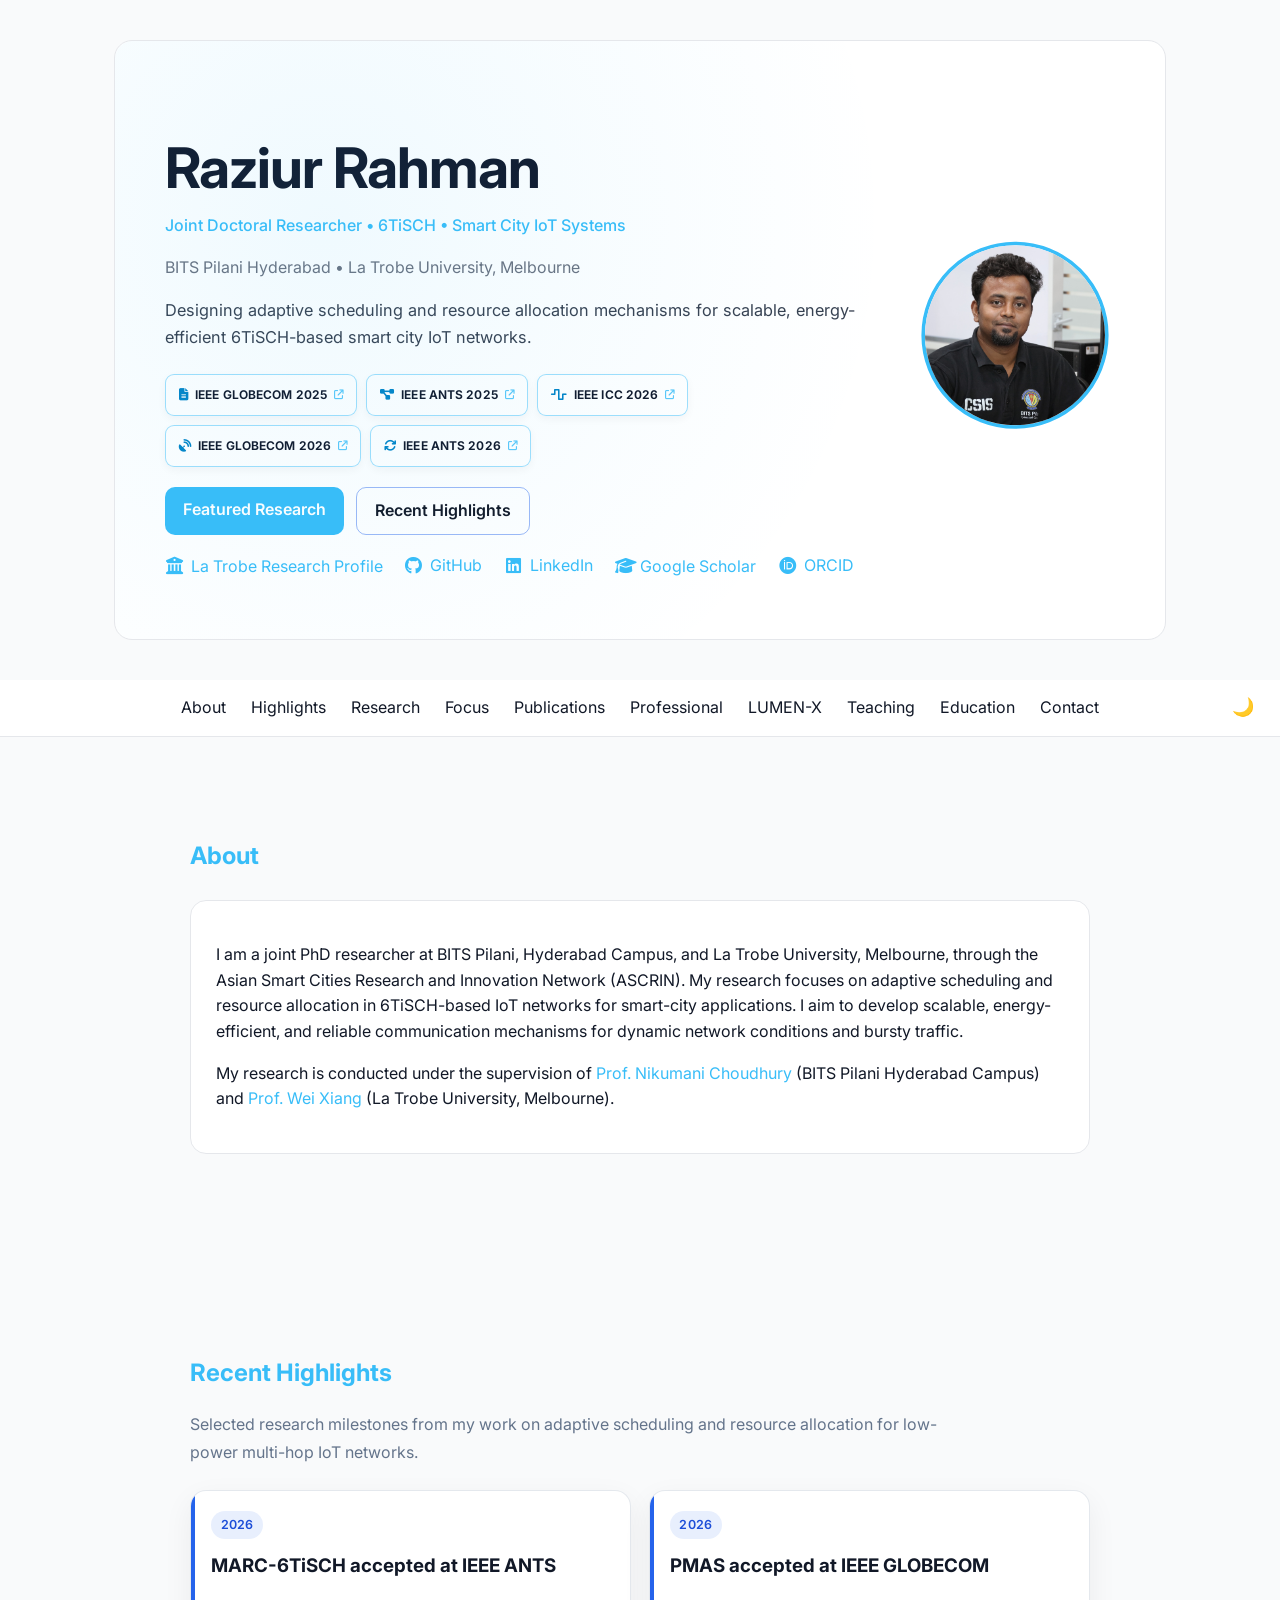
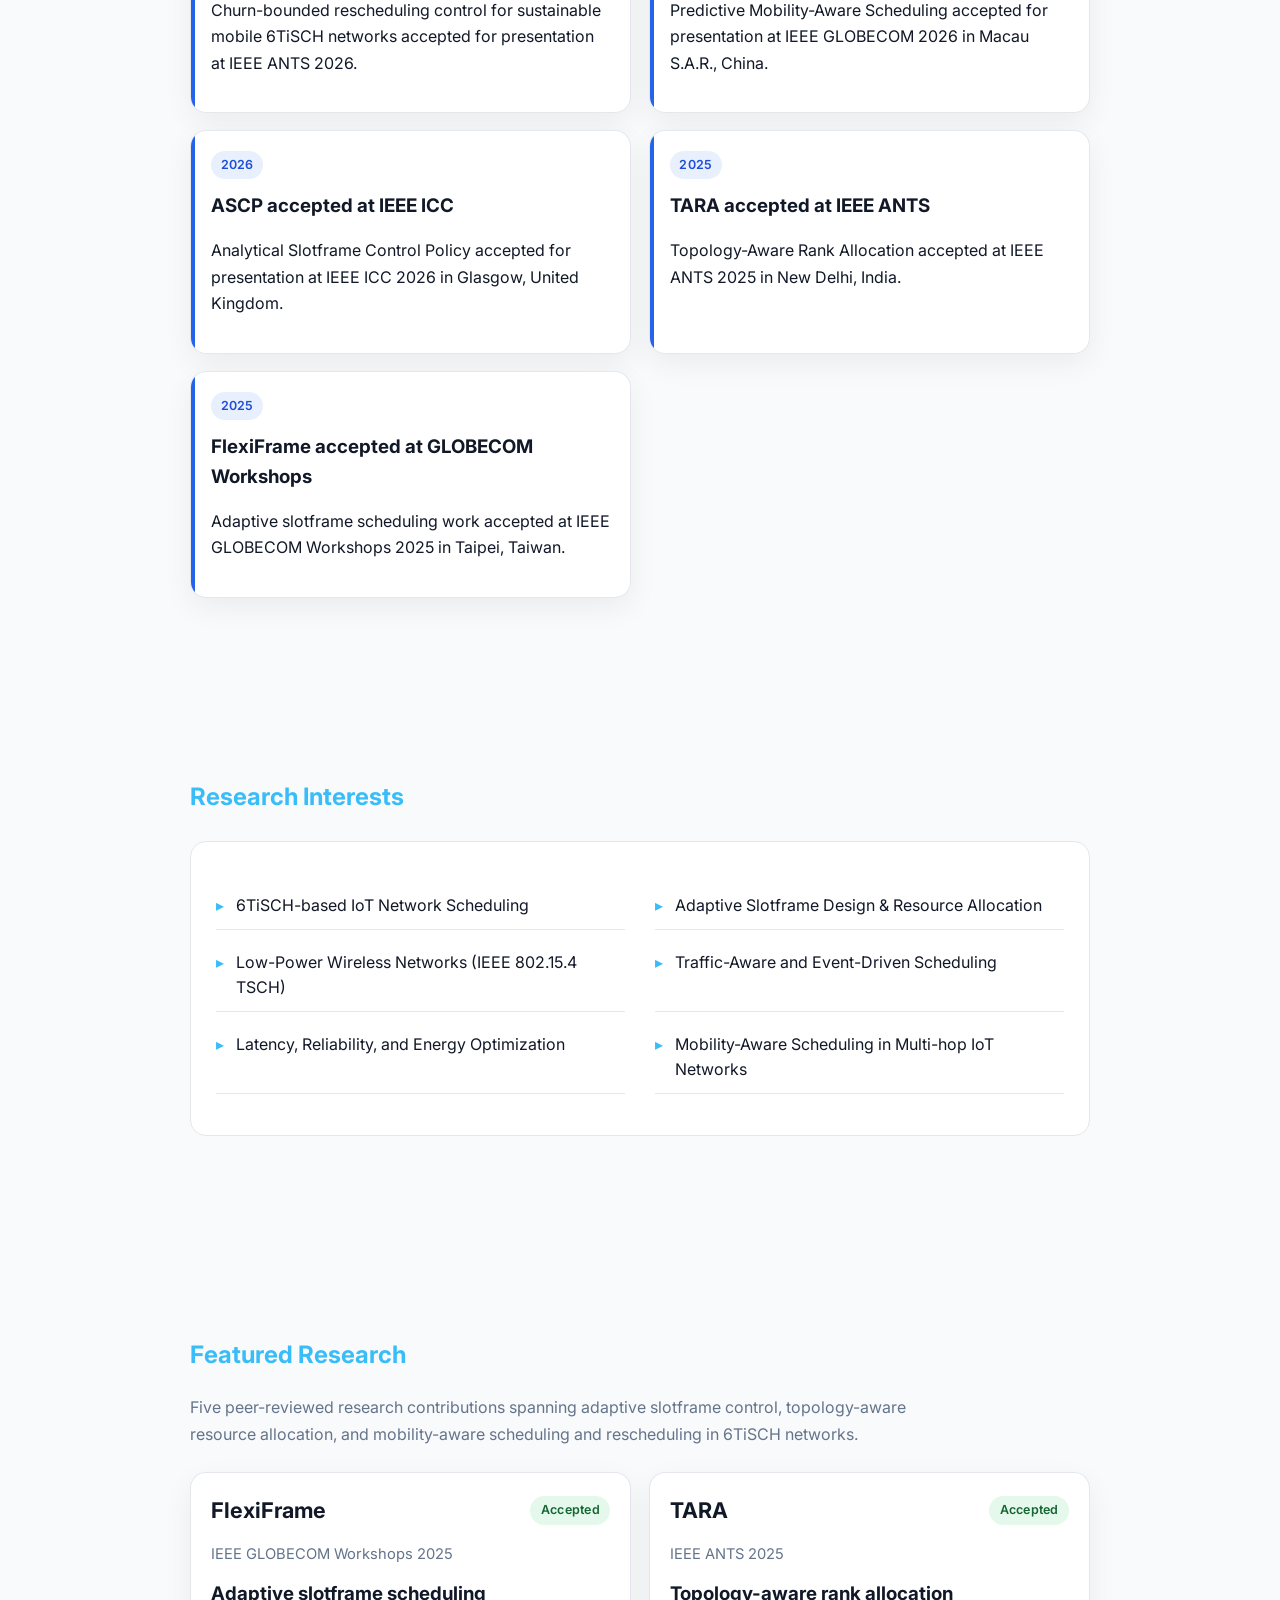
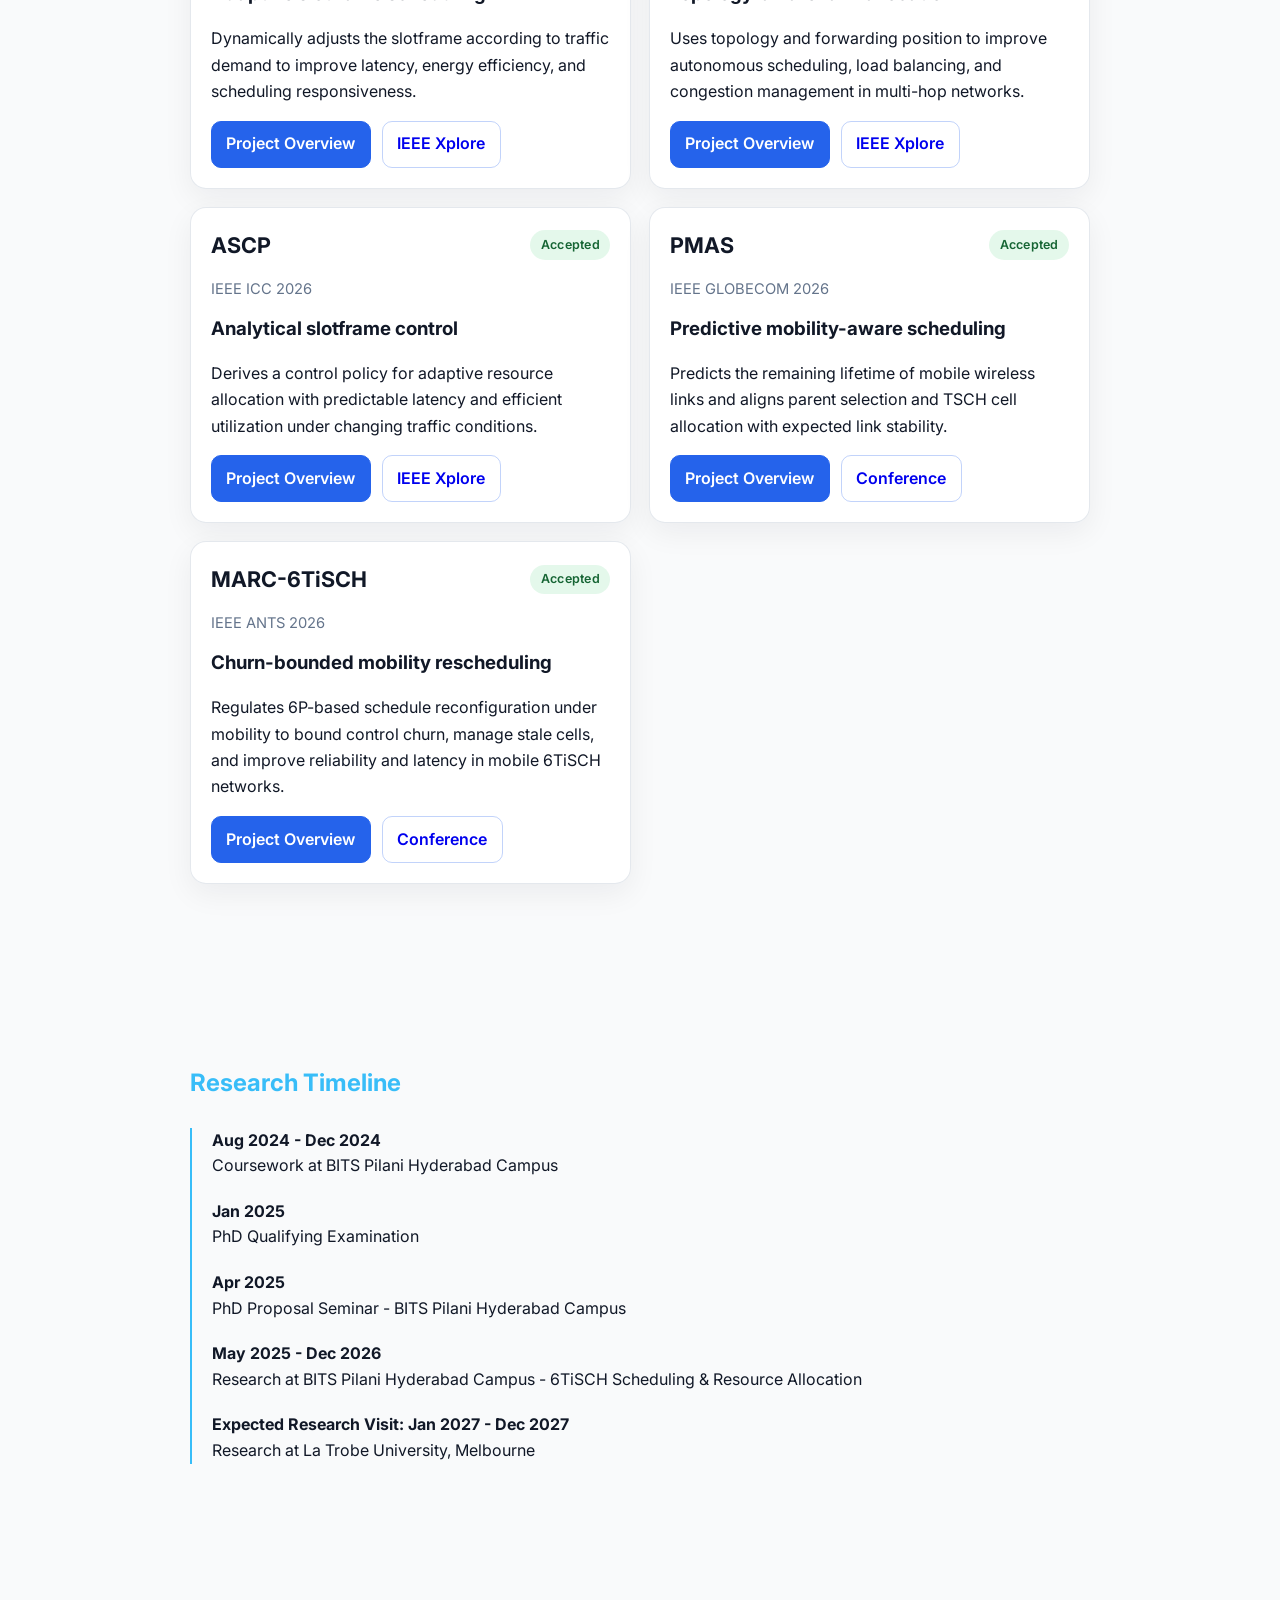
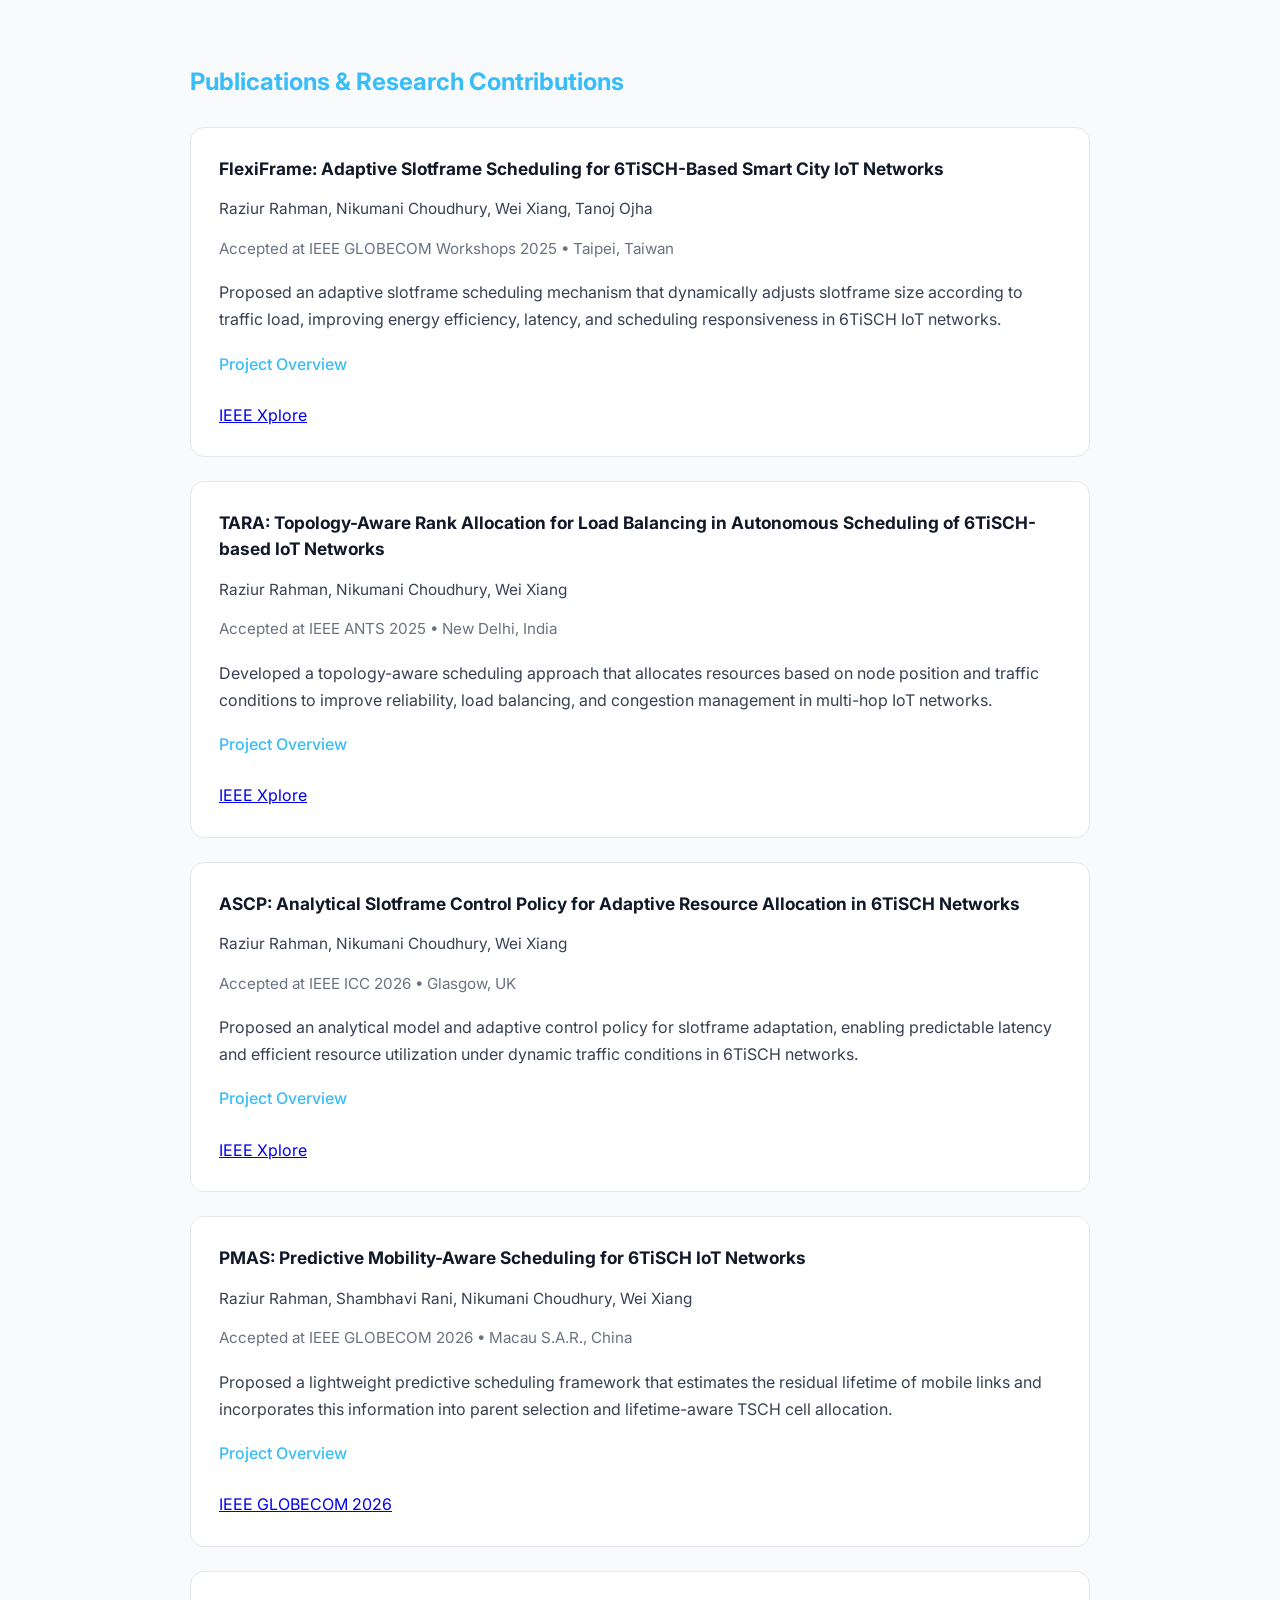
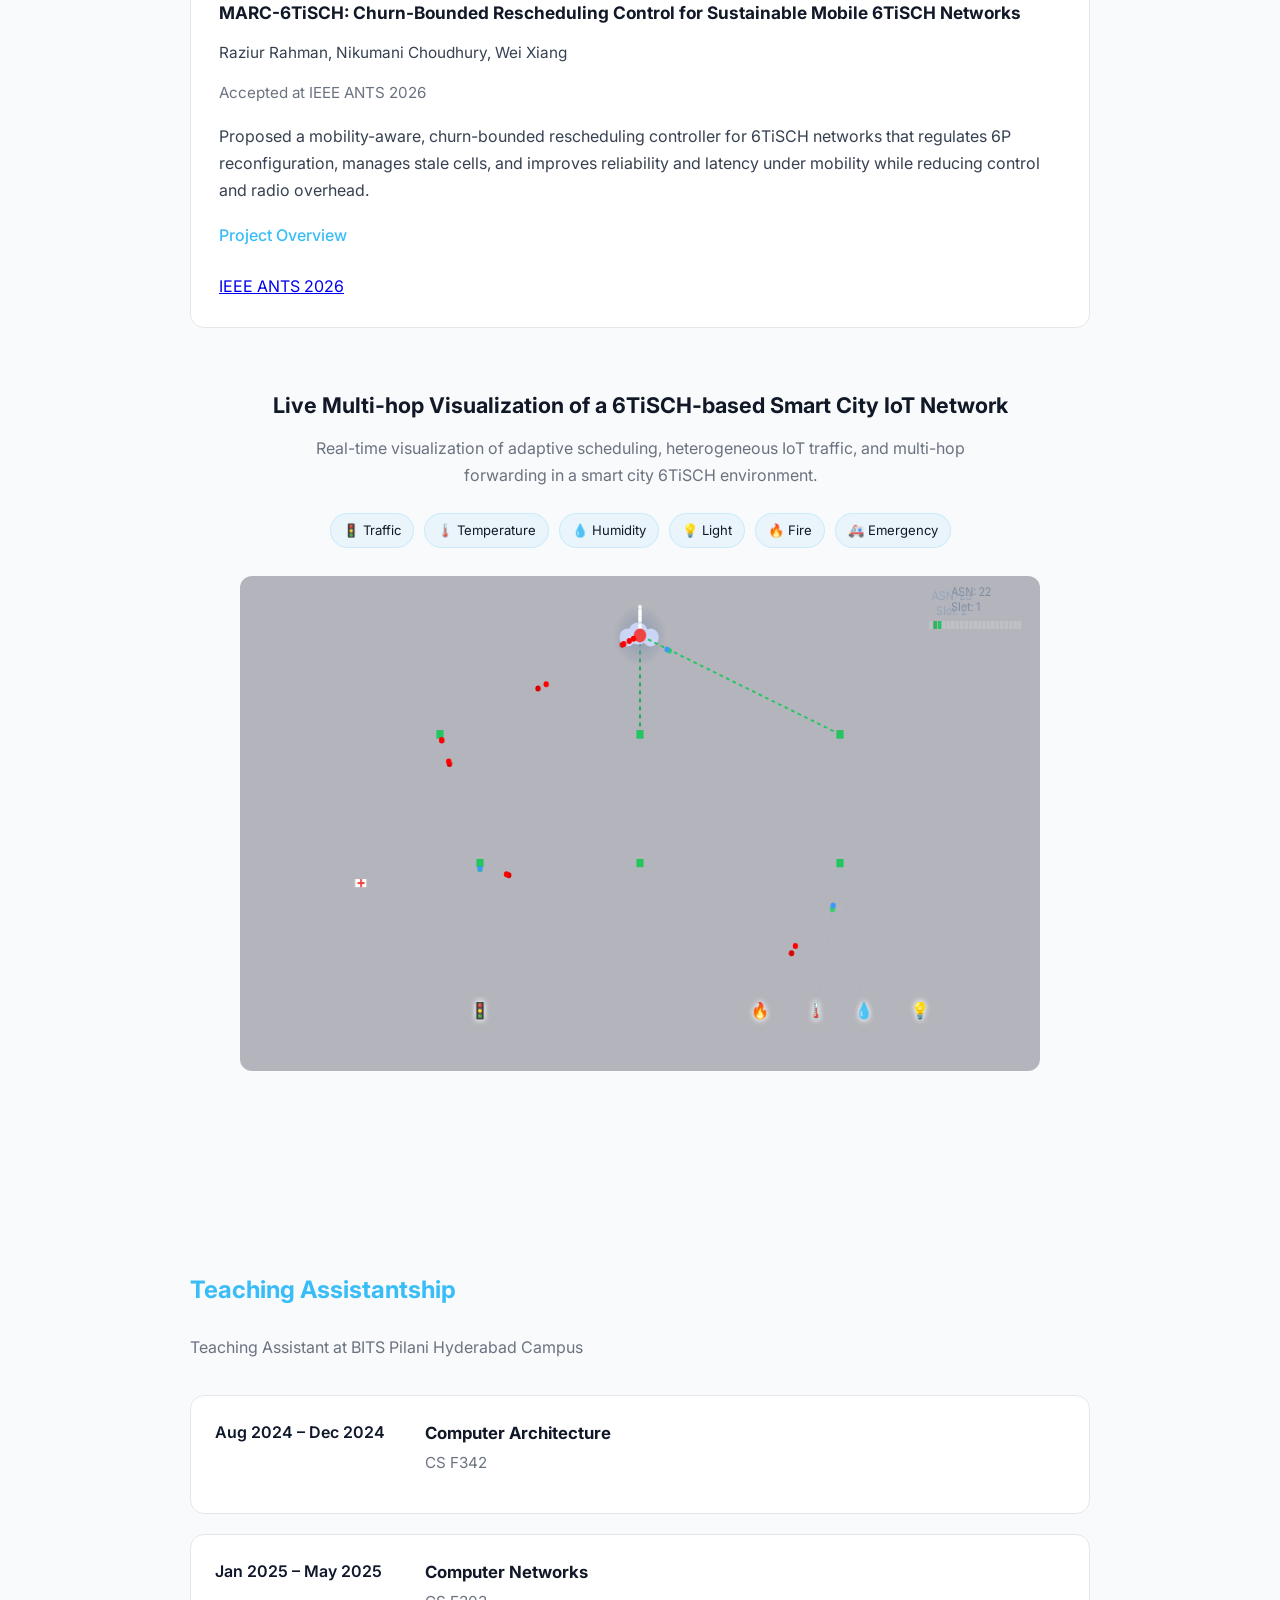
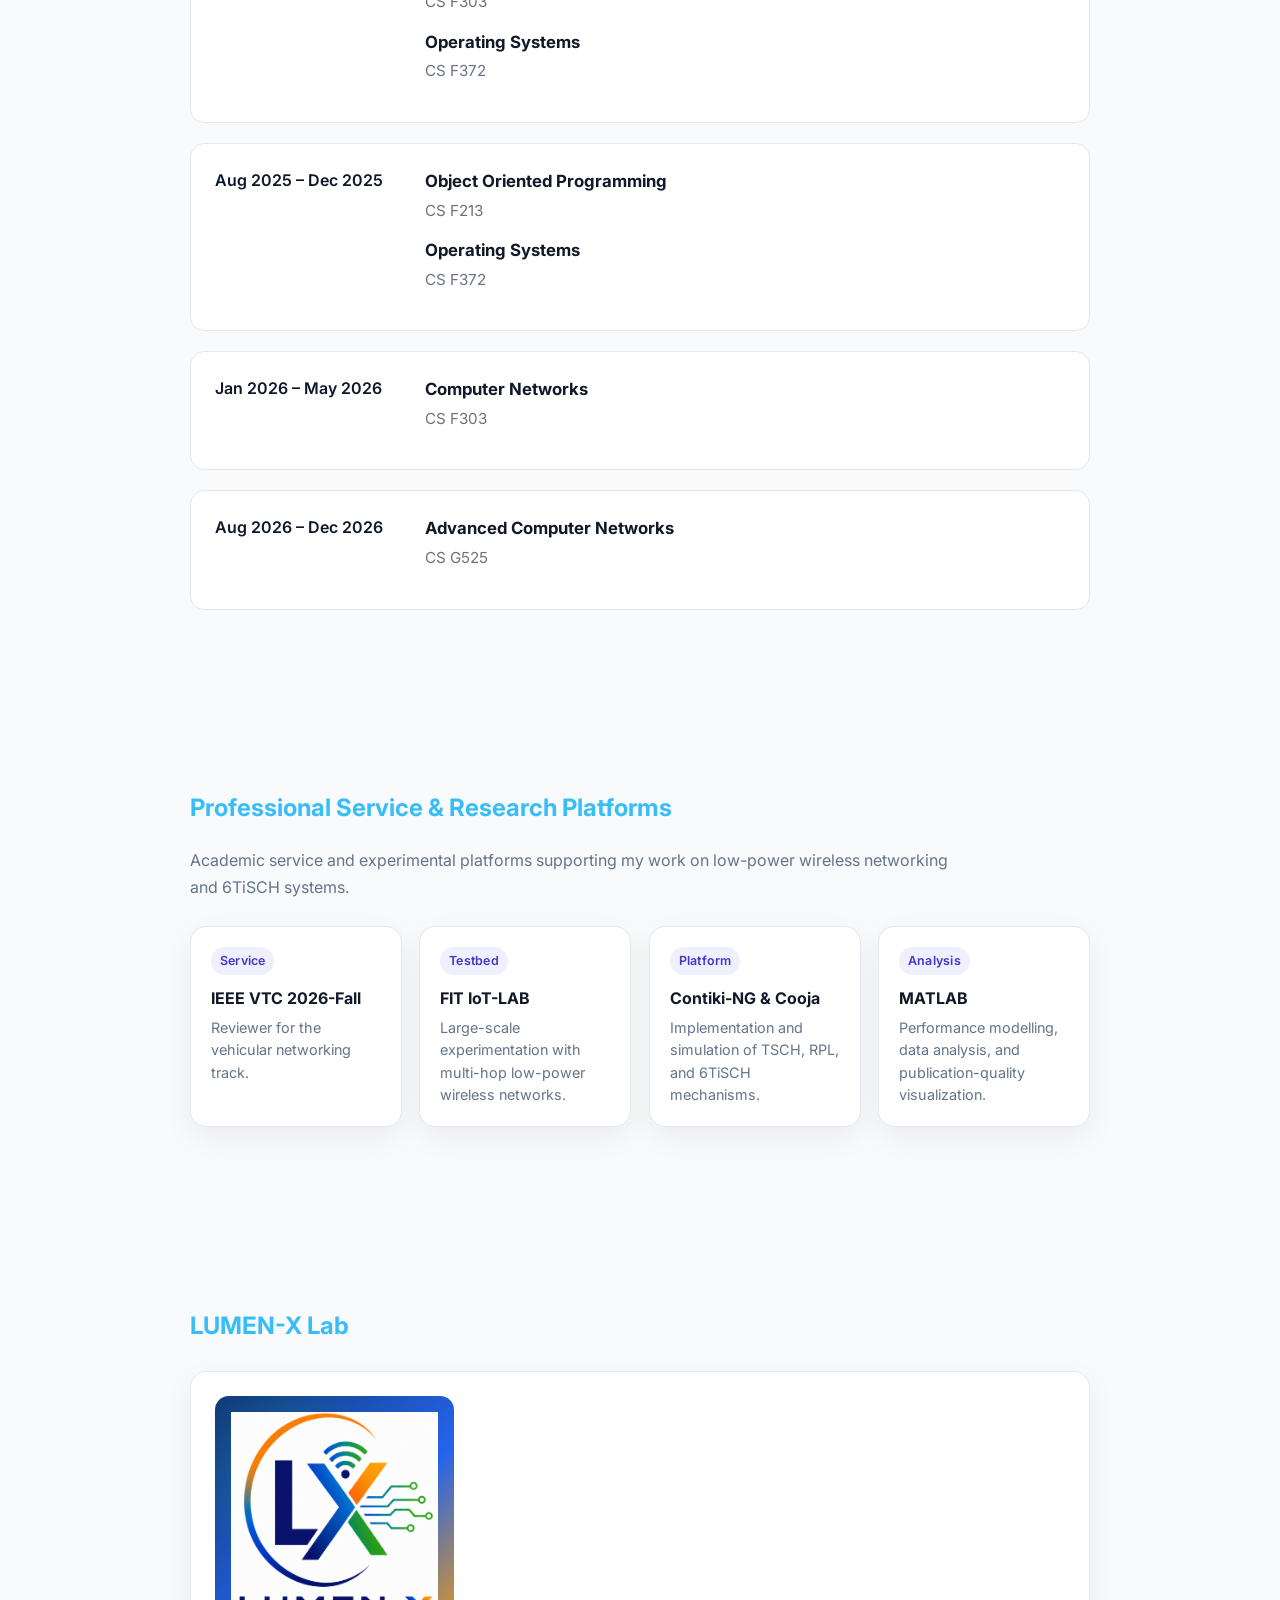
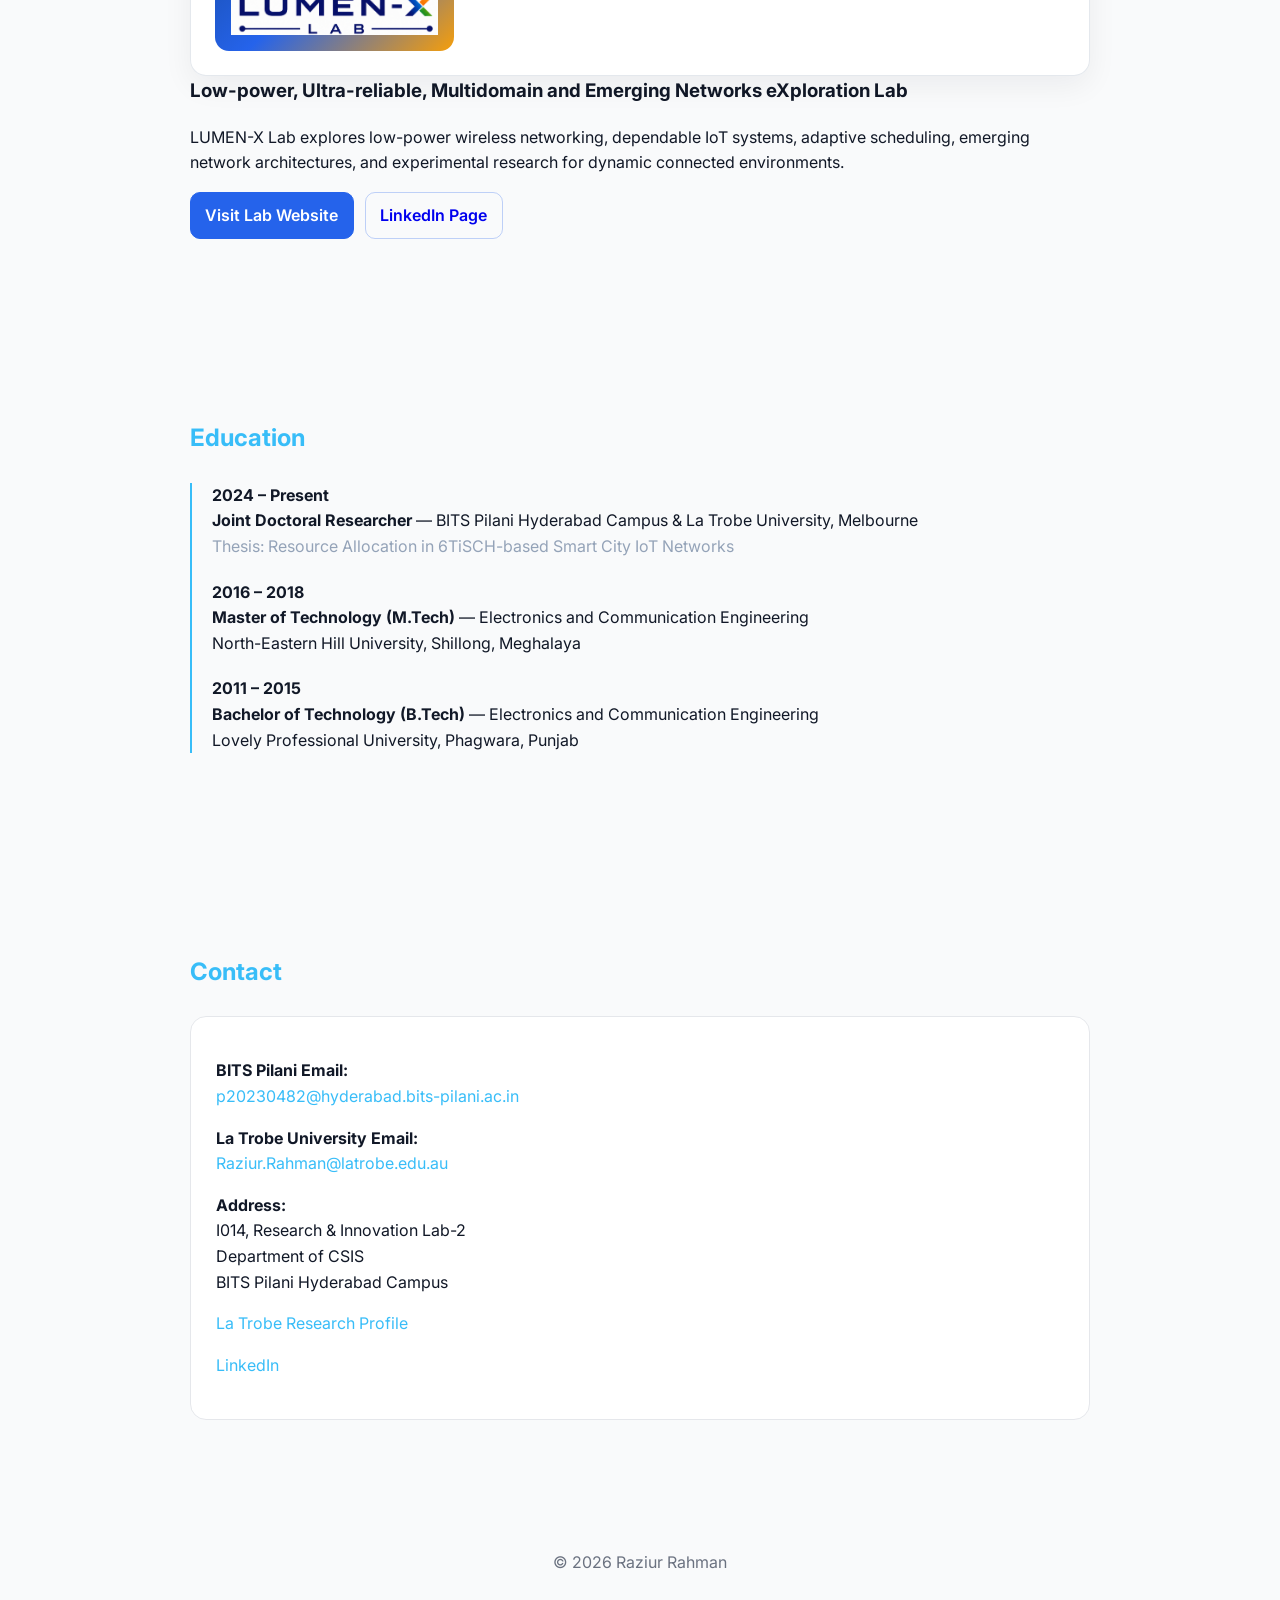
==== commit e0b3120d: "Add MARC-6TiSCH to homepage highlights and featured research" ====
--- a/index.html
+++ b/index.html
@@ -744,7 +744,7 @@
 }
 
 
-/* PMAS: balanced four-item research layout */
+/* Featured research layout */
 .highlights-grid,
 .featured-projects {
   grid-template-columns: repeat(2, minmax(0, 1fr));
@@ -826,6 +826,15 @@
      aria-label="Open the PMAS project overview">
     <i class="fa-solid fa-satellite-dish" aria-hidden="true"></i>
     <span>IEEE GLOBECOM 2026</span>
+    <i class="fa-solid fa-arrow-up-right-from-square chip-arrow"
+       aria-hidden="true"></i>
+  </a>
+
+  <a class="venue-chip"
+     href="projects/marc-6tisch.html"
+     aria-label="Open the MARC-6TiSCH project overview">
+    <i class="fa-solid fa-arrows-rotate" aria-hidden="true"></i>
+    <span>IEEE ANTS 2026</span>
     <i class="fa-solid fa-arrow-up-right-from-square chip-arrow"
        aria-hidden="true"></i>
   </a>
@@ -948,6 +957,14 @@
   <div class="highlights-grid">
     <article class="highlight-card" data-aos="fade-up">
       <span class="highlight-date">2026</span>
+      <h3>MARC-6TiSCH accepted at IEEE ANTS</h3>
+      <p>
+        Churn-bounded rescheduling control for sustainable mobile 6TiSCH
+        networks accepted for presentation at IEEE ANTS 2026.
+      </p>
+    </article>
+    <article class="highlight-card" data-aos="fade-up">
+      <span class="highlight-date">2026</span>
       <h3>PMAS accepted at IEEE GLOBECOM</h3>
       <p>
         Predictive Mobility-Aware Scheduling accepted for presentation at
@@ -1004,7 +1021,7 @@
 <section id="research">
   <h2>Featured Research</h2>
   <p class="section-intro">
-    Four peer-reviewed research contributions spanning adaptive slotframe control, topology-aware resource allocation, and predictive mobility-aware scheduling in 6TiSCH networks.
+    Five peer-reviewed research contributions spanning adaptive slotframe control, topology-aware resource allocation, and mobility-aware scheduling and rescheduling in 6TiSCH networks.
   </p>
 
   <div class="featured-projects">
@@ -1090,6 +1107,35 @@
       </div>
     </article>
 
+    <article class="featured-project-card"
+             data-aos="fade-up"
+             data-aos-delay="320">
+      <div class="project-topline">
+        <span class="project-acronym">MARC-6TiSCH</span>
+        <span class="project-badge">Accepted</span>
+      </div>
+
+      <p class="project-meta">IEEE ANTS 2026</p>
+
+      <h3>Churn-bounded mobility rescheduling</h3>
+
+      <p>
+        Regulates 6P-based schedule reconfiguration under mobility to
+        bound control churn, manage stale cells, and improve reliability
+        and latency in mobile 6TiSCH networks.
+      </p>
+
+      <div class="project-actions">
+        <a href="projects/marc-6tisch.html">Project Overview</a>
+
+        <a href="https://ants2026.ieee-ants.org/"
+           target="_blank"
+           rel="noopener noreferrer">
+          Conference
+        </a>
+      </div>
+    </article>
+
   </div>
 </section>
 
@@ -1303,10 +1349,16 @@
       </p>
 
       <a href="projects/marc-6tisch.html"
-         class="pub-link"
+         class="pub-link">
+         Project Overview
+      </a>
+
+      <br><br>
+
+      <a href="https://ants2026.ieee-ants.org/"
          target="_blank"
          rel="noopener noreferrer">
-         Project Overview
+        IEEE ANTS 2026
       </a>
 
     </div>
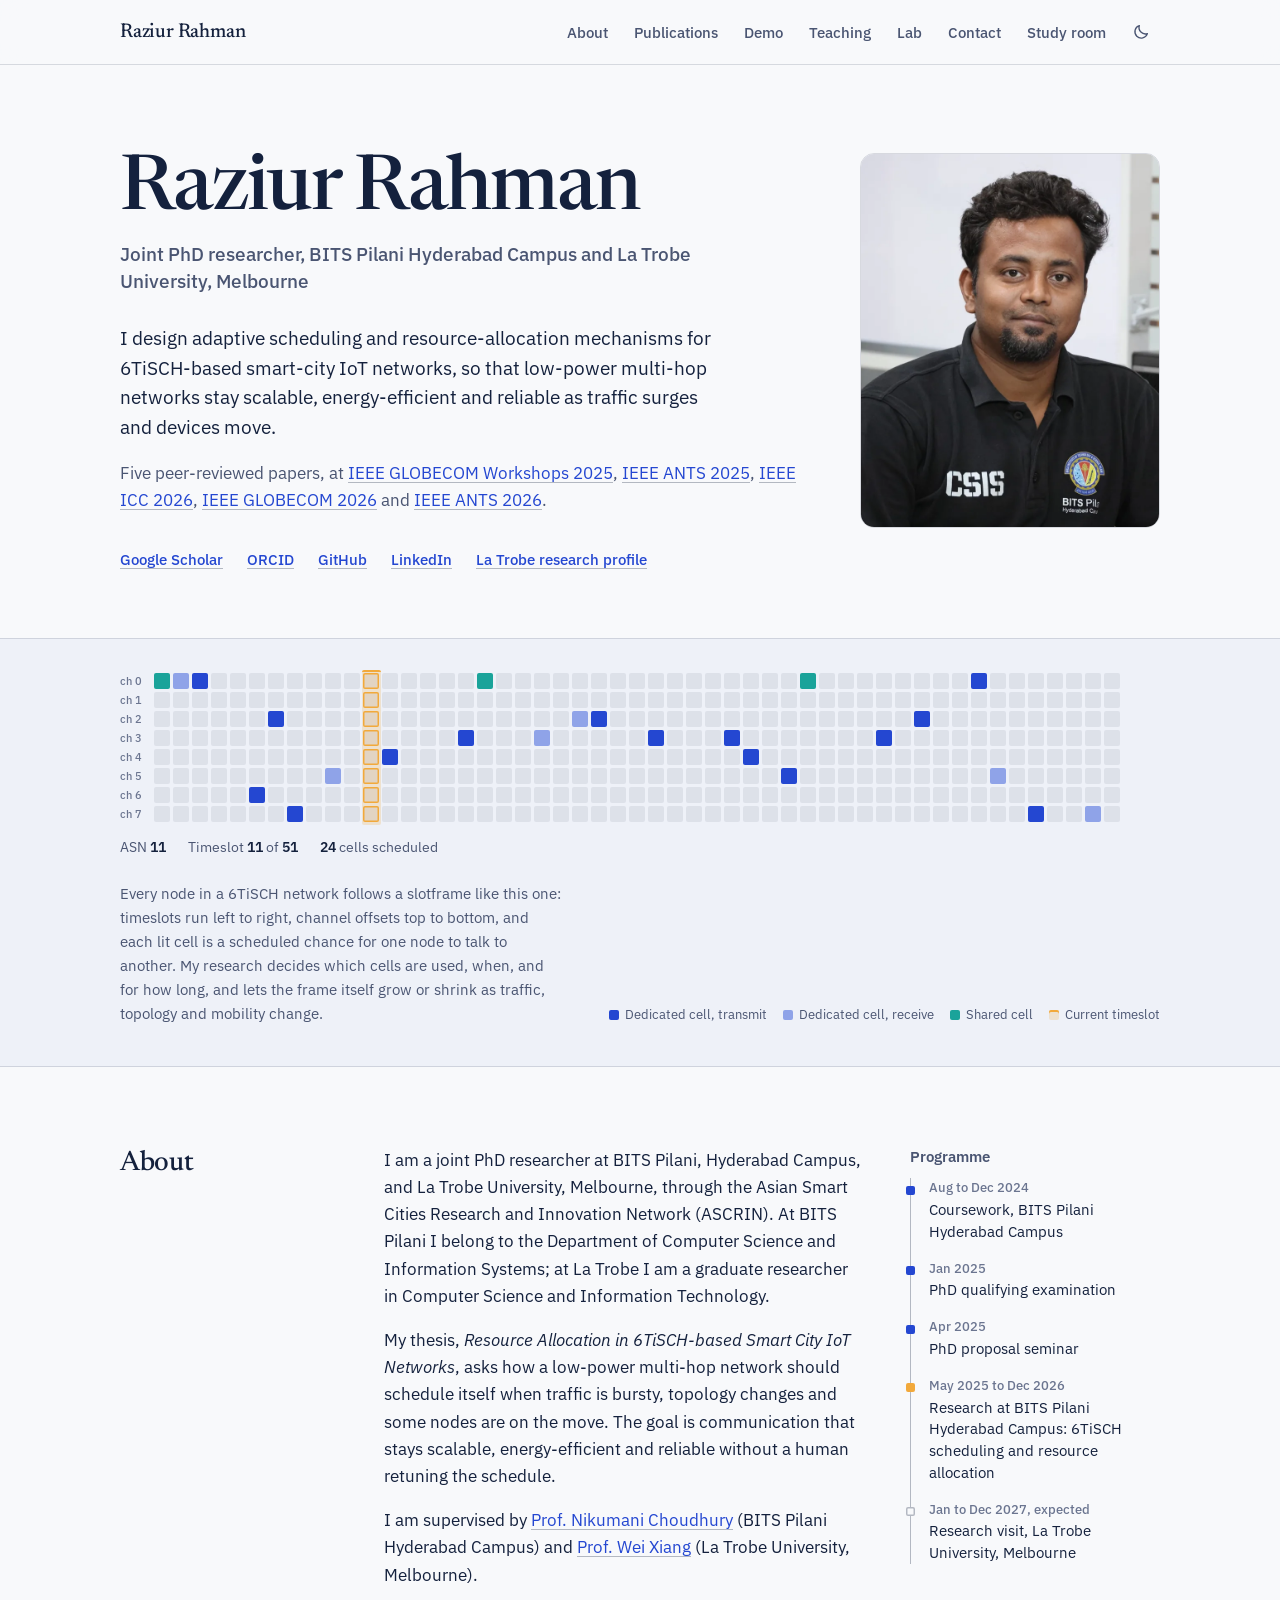
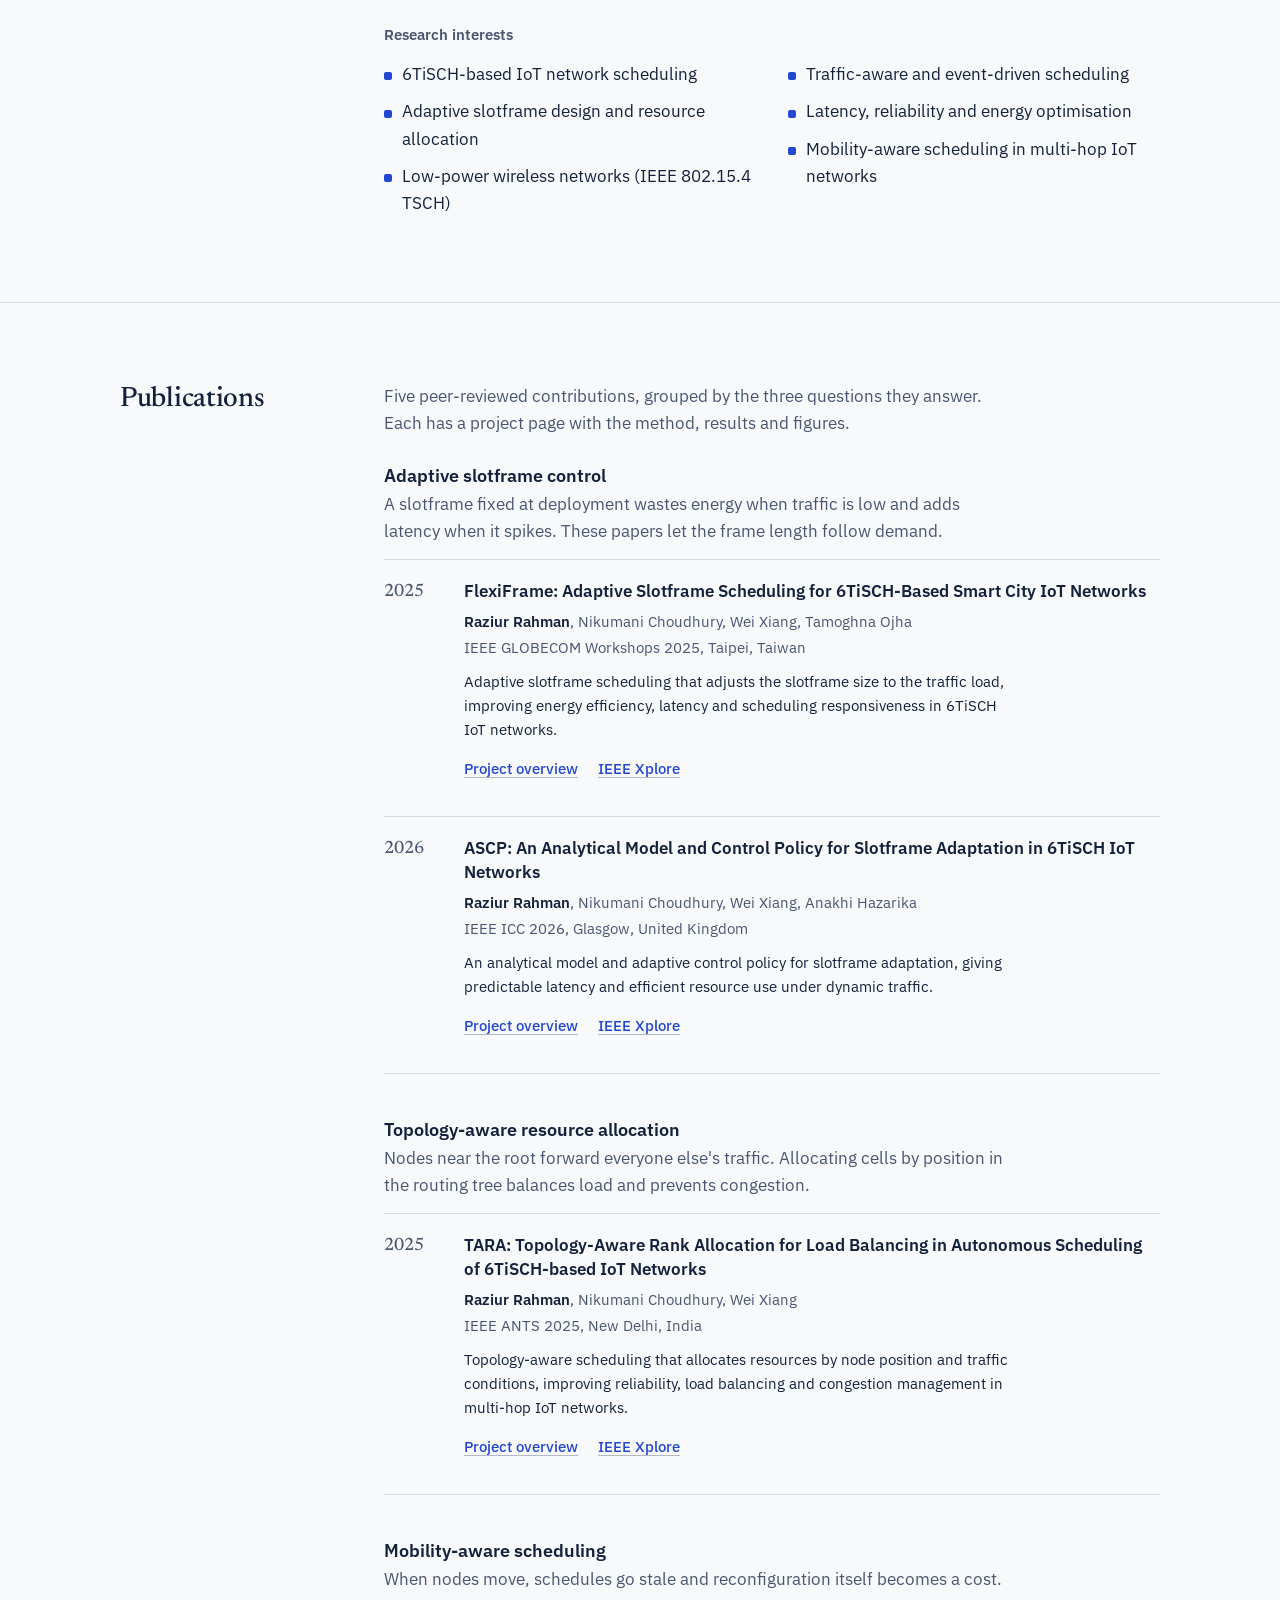
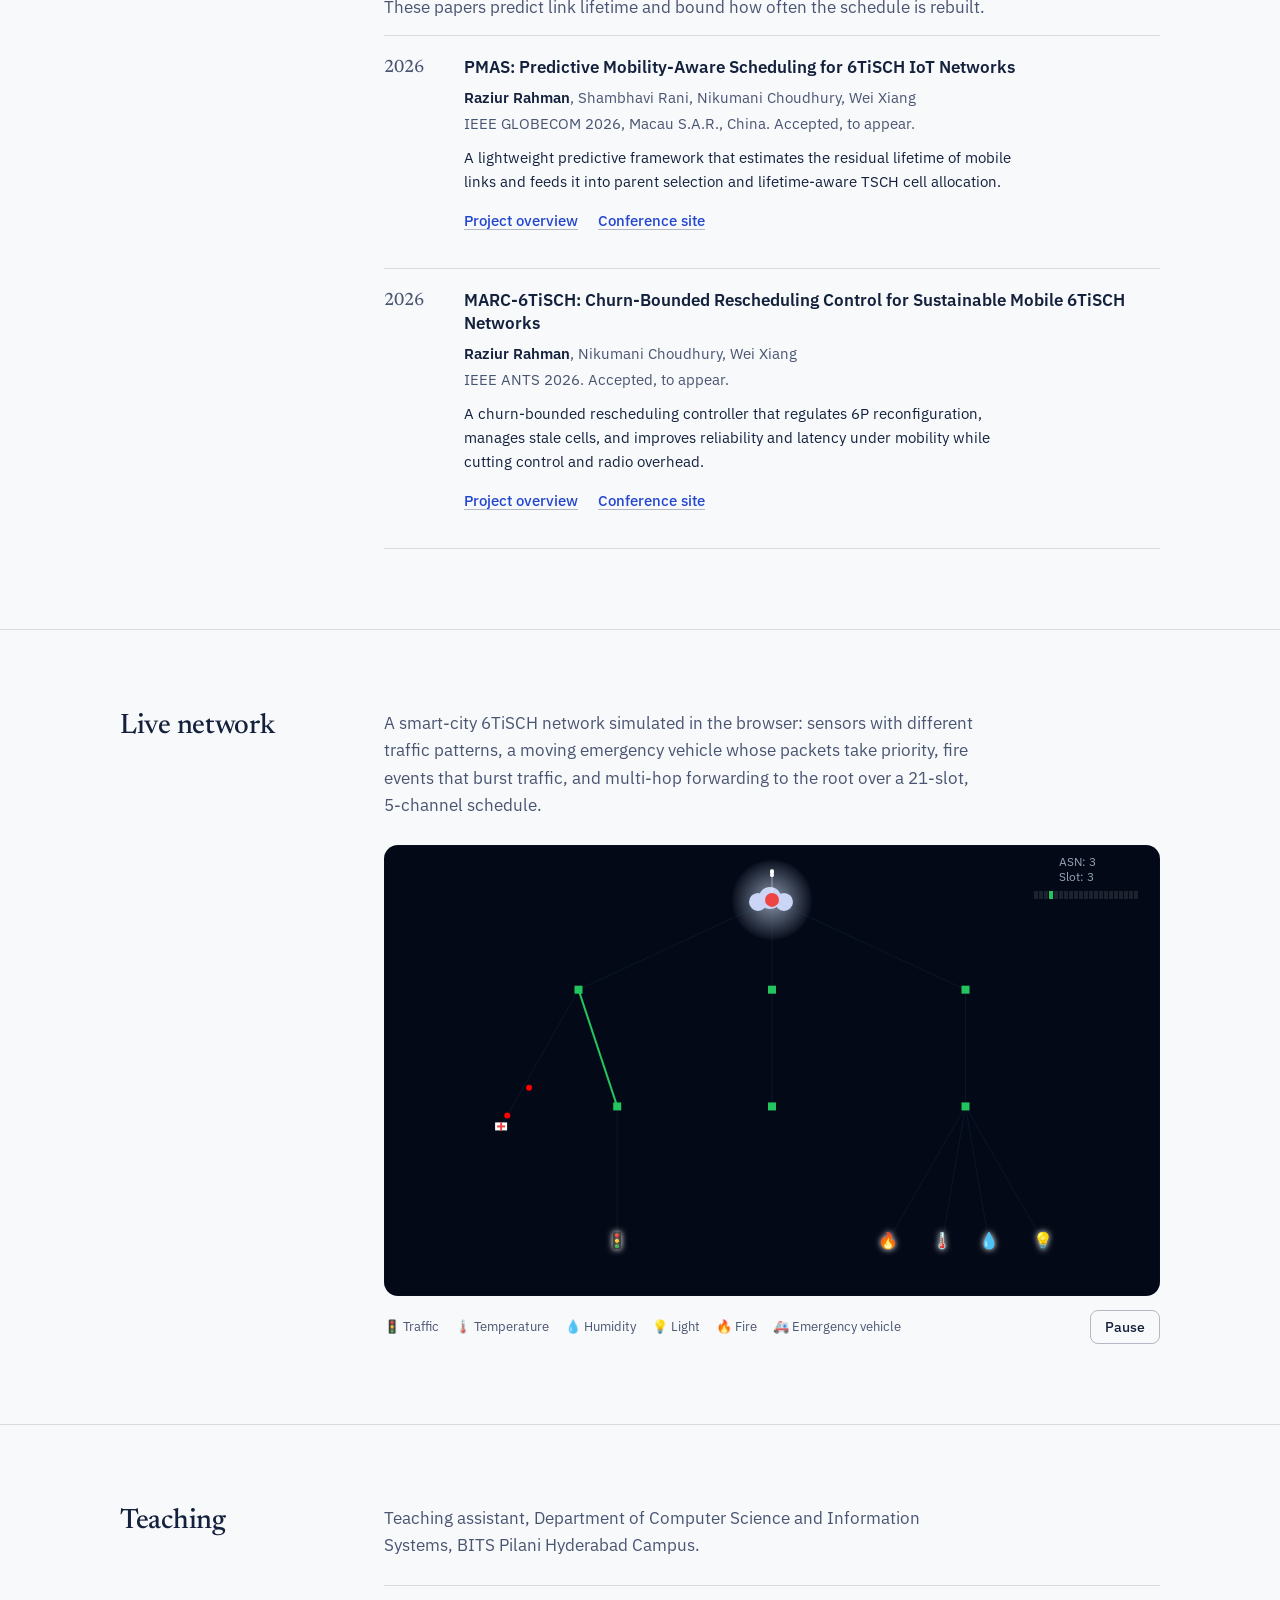
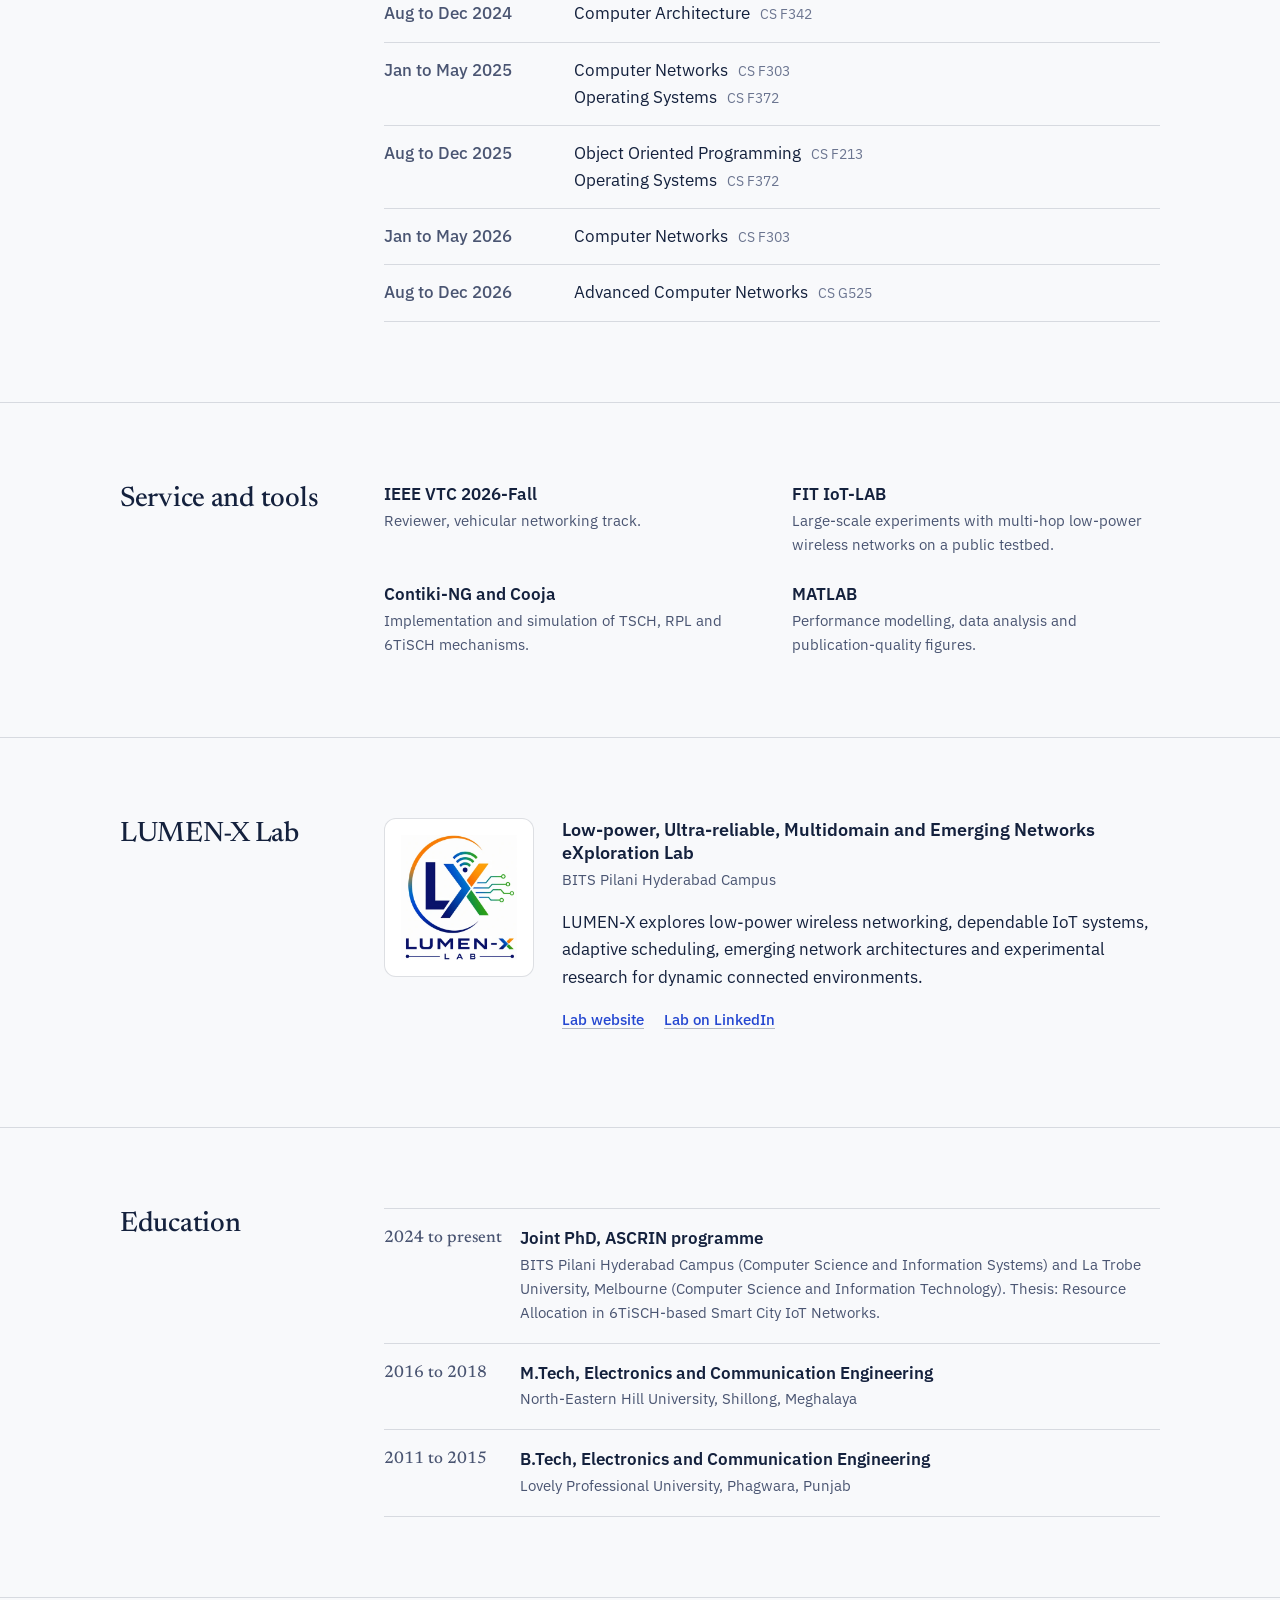
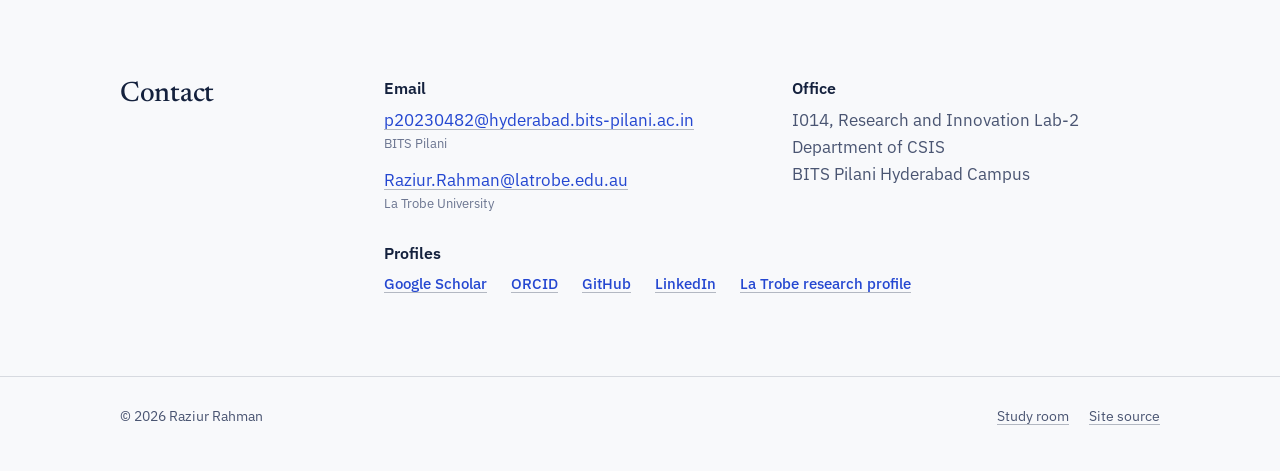
==== commit 5e03cecb: "Redesign homepage" ====
--- a/index.html
+++ b/index.html
@@ -2,17 +2,28 @@
 <html lang="en">
 <head>
 <meta charset="UTF-8">
-<meta name="viewport" content="width=device-width, initial-scale=1.0">
+<meta name="viewport" content="width=device-width, initial-scale=1">
 
 <title>Raziur Rahman | Joint PhD Researcher in 6TiSCH and IoT</title>
-
 <meta name="description" content="Raziur Rahman is a joint PhD researcher at BITS Pilani, Hyderabad Campus, and La Trobe University, specializing in 6TiSCH, TSCH scheduling, adaptive resource allocation, and smart-city IoT networks.">
-
-
 <meta name="robots" content="index, follow, max-image-preview:large">
 <meta name="author" content="Raziur Rahman">
-
 <link rel="canonical" href="https://rahmanraziur.github.io/">
+<meta name="theme-color" content="#f8f9fb" media="(prefers-color-scheme: light)">
+<meta name="theme-color" content="#0d1321" media="(prefers-color-scheme: dark)">
+
+<script>
+/* Apply the saved or system theme before first paint to avoid a flash. */
+(function () {
+  try {
+    var t = localStorage.getItem("theme");
+    if (t !== "dark" && t !== "light") {
+      t = window.matchMedia("(prefers-color-scheme: dark)").matches ? "dark" : "light";
+    }
+    document.documentElement.setAttribute("data-theme", t);
+  } catch (e) {}
+})();
+</script>
 
 <script type="application/ld+json">
 {
@@ -36,34 +47,17 @@
     "@id": "https://rahmanraziur.github.io/#person",
     "name": "Raziur Rahman",
     "url": "https://rahmanraziur.github.io/",
-    "mainEntityOfPage": {
-      "@id": "https://rahmanraziur.github.io/#profilepage"
-    },
-    "image": {
-      "@id": "https://rahmanraziur.github.io/#primaryimage"
-    },
+    "mainEntityOfPage": { "@id": "https://rahmanraziur.github.io/#profilepage" },
+    "image": { "@id": "https://rahmanraziur.github.io/#primaryimage" },
     "jobTitle": "Joint Doctoral Researcher",
     "description": "Joint PhD researcher at BITS Pilani, Hyderabad Campus, and La Trobe University, specializing in 6TiSCH, TSCH scheduling, adaptive resource allocation, and smart-city IoT networks.",
     "affiliation": [
-      {
-        "@type": "CollegeOrUniversity",
-        "name": "BITS Pilani, Hyderabad Campus",
-        "url": "https://www.bits-pilani.ac.in/hyderabad/"
-      },
-      {
-        "@type": "CollegeOrUniversity",
-        "name": "La Trobe University",
-        "url": "https://www.latrobe.edu.au/"
-      }
+      { "@type": "CollegeOrUniversity", "name": "BITS Pilani, Hyderabad Campus", "url": "https://www.bits-pilani.ac.in/hyderabad/" },
+      { "@type": "CollegeOrUniversity", "name": "La Trobe University", "url": "https://www.latrobe.edu.au/" }
     ],
     "knowsAbout": [
-      "6TiSCH",
-      "IEEE 802.15.4e TSCH",
-      "Internet of Things",
-      "Adaptive Scheduling",
-      "Resource Allocation",
-      "Low-Power Wireless Networks",
-      "Smart-City IoT Networks"
+      "6TiSCH", "IEEE 802.15.4e TSCH", "Internet of Things", "Adaptive Scheduling",
+      "Resource Allocation", "Low-Power Wireless Networks", "Smart-City IoT Networks"
     ],
     "sameAs": [
       "https://scholars.latrobe.edu.au/r3rahman/about",
@@ -76,22 +70,15 @@
 }
 </script>
 
-
 <!-- Open Graph -->
 <meta property="og:title" content="Raziur Rahman | Joint PhD Researcher in 6TiSCH and IoT">
-
 <meta property="og:description" content="Joint PhD researcher at BITS Pilani, Hyderabad Campus, and La Trobe University, working on 6TiSCH, TSCH scheduling, adaptive resource allocation, and smart-city IoT networks.">
-
 <meta property="og:image" content="https://rahmanraziur.github.io/assets/images/profile.jpg">
 <meta property="og:image:type" content="image/jpeg">
 <meta property="og:image:alt" content="Portrait of Raziur Rahman">
-
 <meta property="og:url" content="https://rahmanraziur.github.io/">
-
 <meta property="og:type" content="website">
-
 <meta property="og:site_name" content="Raziur Rahman">
-
 <meta property="og:locale" content="en_US">
 
 <!-- X / Twitter Card -->
@@ -101,1547 +88,1524 @@
 <meta name="twitter:image" content="https://rahmanraziur.github.io/assets/images/profile.jpg">
 <meta name="twitter:image:alt" content="Portrait of Raziur Rahman">
 
-
 <link rel="icon" type="image/png" sizes="32x32" href="assets/images/favicon.png">
 
-<link href="https://fonts.googleapis.com/css2?family=Inter:wght@300;400;600&display=swap" rel="stylesheet">
-
-<link rel="stylesheet" href="https://cdnjs.cloudflare.com/ajax/libs/font-awesome/6.5.0/css/all.min.css">
-
-<link rel="stylesheet" href="assets/css/style.css">
-
-
-
-<link href="https://unpkg.com/aos@2.3.4/dist/aos.css" rel="stylesheet">
-
+<link rel="preconnect" href="https://fonts.googleapis.com">
+<link rel="preconnect" href="https://fonts.gstatic.com" crossorigin>
+<link href="https://fonts.googleapis.com/css2?family=IBM+Plex+Sans:wght@400;500;600&family=Newsreader:opsz,wght@6..72,400..600&display=swap" rel="stylesheet">
 
 <style>
-/* Modern homepage additions */
-.hero-buttons {
-  display: flex;
-  flex-wrap: wrap;
-  gap: 0.75rem;
-}
-
-.hero-btn-secondary {
+/* ==========================================================
+   Tokens
+   ========================================================== */
+:root {
+  --bg: #f8f9fb;
+  --bg-glass: rgba(248, 249, 251, 0.88);
+  --band: #eef1f8;
+  --ink: #14213d;
+  --ink-2: #4a5572;
+  --ink-3: #6b7590;
+  --line: rgba(20, 33, 61, 0.14);
+  --line-strong: rgba(20, 33, 61, 0.3);
+  --accent: #2447d1;
+  --accent-hover: #1b37a8;
+  --accent-soft: rgba(36, 71, 209, 0.1);
+  --amber: #f2a93b;
+  --amber-soft: rgba(242, 169, 59, 0.22);
+  --cell: rgba(20, 33, 61, 0.08);
+  --cell-tx: #2447d1;
+  --cell-rx: #8fa3e8;
+  --cell-sh: #1aa39a;
+  --demo-bg: #050b18;
+  --serif: "Newsreader", Georgia, "Times New Roman", serif;
+  --sans: "IBM Plex Sans", system-ui, -apple-system, "Segoe UI", Roboto, sans-serif;
+  color-scheme: light;
+}
+
+:root[data-theme="dark"] {
+  --bg: #0d1321;
+  --bg-glass: rgba(13, 19, 33, 0.88);
+  --band: #0a1020;
+  --ink: #e9edf5;
+  --ink-2: #aeb7cc;
+  --ink-3: #7f8aa6;
+  --line: rgba(233, 237, 245, 0.12);
+  --line-strong: rgba(233, 237, 245, 0.28);
+  --accent: #8fa3ff;
+  --accent-hover: #b4c1ff;
+  --accent-soft: rgba(143, 163, 255, 0.14);
+  --amber: #f5b95a;
+  --amber-soft: rgba(245, 185, 90, 0.2);
+  --cell: rgba(233, 237, 245, 0.07);
+  --cell-tx: #7c93ff;
+  --cell-rx: #4c62b3;
+  --cell-sh: #2bb5a8;
+  color-scheme: dark;
+}
+
+/* Same dark tokens for people whose browser prefers dark and has JS off. */
+@media (prefers-color-scheme: dark) {
+  :root:not([data-theme="light"]) {
+    --bg: #0d1321;
+    --bg-glass: rgba(13, 19, 33, 0.88);
+    --band: #0a1020;
+    --ink: #e9edf5;
+    --ink-2: #aeb7cc;
+    --ink-3: #7f8aa6;
+    --line: rgba(233, 237, 245, 0.12);
+    --line-strong: rgba(233, 237, 245, 0.28);
+    --accent: #8fa3ff;
+    --accent-hover: #b4c1ff;
+    --accent-soft: rgba(143, 163, 255, 0.14);
+    --amber: #f5b95a;
+    --amber-soft: rgba(245, 185, 90, 0.2);
+    --cell: rgba(233, 237, 245, 0.07);
+    --cell-tx: #7c93ff;
+    --cell-rx: #4c62b3;
+    --cell-sh: #2bb5a8;
+    color-scheme: dark;
+  }
+}
+
+/* ==========================================================
+   Base
+   ========================================================== */
+*, *::before, *::after { box-sizing: border-box; }
+
+html {
+  scroll-behavior: smooth;
+  -webkit-text-size-adjust: 100%;
+}
+
+body {
+  margin: 0;
+  background: var(--bg);
+  color: var(--ink);
+  font: 400 1.0625rem/1.6 var(--sans);
+  -webkit-font-smoothing: antialiased;
+  transition: background-color 0.25s ease, color 0.25s ease;
+}
+
+a {
+  color: var(--accent);
+  text-decoration: underline;
+  text-decoration-thickness: 1px;
+  text-underline-offset: 0.18em;
+  text-decoration-color: var(--line-strong);
+  transition: color 0.15s ease, text-decoration-color 0.15s ease;
+}
+a:hover { color: var(--accent-hover); text-decoration-color: currentColor; }
+
+:focus-visible {
+  outline: 2px solid var(--accent);
+  outline-offset: 3px;
+  border-radius: 3px;
+}
+
+img { max-width: 100%; height: auto; }
+
+.sr-only {
+  position: absolute;
+  width: 1px; height: 1px;
+  padding: 0; margin: -1px;
+  overflow: hidden; clip: rect(0 0 0 0);
+  white-space: nowrap; border: 0;
+}
+
+.wrap {
+  max-width: 1120px;
+  margin: 0 auto;
+  padding: 0 clamp(20px, 4vw, 40px);
+}
+
+section[id] { scroll-margin-top: 80px; }
+
+.btn {
+  font: 500 0.875rem/1 var(--sans);
+  color: var(--ink);
   background: transparent;
-  color: inherit;
-  border: 1px solid rgba(37, 99, 235, 0.45);
-}
-
-.section-intro {
-  max-width: 760px;
-  margin: -0.35rem 0 1.5rem;
-  color: #64748b;
-  line-height: 1.7;
-}
-
-.highlights-grid,
-.featured-projects,
-.expertise-grid {
-  display: grid;
-  grid-template-columns: repeat(3, minmax(0, 1fr));
-  gap: 1.1rem;
-}
-
-.highlight-card,
-.featured-project-card,
-.expertise-item,
-.lab-feature {
-  background: rgba(255, 255, 255, 0.92);
-  border: 1px solid rgba(148, 163, 184, 0.25);
-  border-radius: 16px;
-  box-shadow: 0 10px 30px rgba(15, 23, 42, 0.06);
-}
-
-.highlight-card,
-.featured-project-card,
-.expertise-item {
-  padding: 1.25rem;
-}
-
-.highlight-card {
+  border: 1px solid var(--line-strong);
+  border-radius: 8px;
+  padding: 9px 14px;
+  cursor: pointer;
+  transition: background-color 0.15s ease, border-color 0.15s ease;
+}
+.btn:hover { background: var(--accent-soft); border-color: var(--accent); }
+
+/* ==========================================================
+   Header
+   ========================================================== */
+.site-head {
+  position: sticky;
+  top: 0;
+  z-index: 50;
+  background: var(--bg-glass);
+  -webkit-backdrop-filter: blur(12px);
+  backdrop-filter: blur(12px);
+  border-bottom: 1px solid var(--line);
+}
+.site-head .wrap {
   position: relative;
-  overflow: hidden;
-}
-
-.highlight-card::before {
-  content: "";
-  position: absolute;
-  inset: 0 auto 0 0;
-  width: 4px;
-  background: #2563eb;
-}
-
-.highlight-date,
-.project-badge,
-.expertise-label {
-  display: inline-flex;
-  align-items: center;
-  width: fit-content;
-  border-radius: 999px;
-  font-size: 0.78rem;
-  font-weight: 600;
-  letter-spacing: 0.02em;
-}
-
-.highlight-date {
-  padding: 0.25rem 0.6rem;
-  background: rgba(37, 99, 235, 0.1);
-  color: #1d4ed8;
-  margin-bottom: 0.75rem;
-}
-
-.highlight-card h3,
-.featured-project-card h3 {
-  margin: 0 0 0.55rem;
-}
-
-.highlight-card p,
-.featured-project-card p,
-.lab-feature p {
-  line-height: 1.65;
-}
-
-.project-topline {
   display: flex;
   align-items: center;
   justify-content: space-between;
-  gap: 0.75rem;
-  margin-bottom: 0.8rem;
-}
-
-.project-acronym {
-  font-size: 1.35rem;
-  font-weight: 700;
-}
-
-.project-badge {
-  padding: 0.3rem 0.65rem;
-  color: #166534;
-  background: rgba(34, 197, 94, 0.12);
-}
-
-.project-meta {
-  color: #64748b;
-  font-size: 0.92rem;
-  margin-bottom: 0.8rem;
-}
-
-.project-actions,
-.lab-actions {
-  display: flex;
-  flex-wrap: wrap;
-  gap: 0.7rem;
-  margin-top: 1rem;
-}
-
-.project-actions a,
-.lab-actions a {
+  gap: 16px;
+  min-height: 64px;
+}
+.brand {
+  font: 500 1.25rem/1 var(--serif);
+  letter-spacing: -0.01em;
+  color: var(--ink);
+  text-decoration: none;
+}
+.brand:hover { color: var(--ink); }
+
+.head-right { display: flex; align-items: center; gap: 4px; }
+
+.nav { display: flex; align-items: center; gap: 2px; }
+.nav a {
+  font: 500 0.9375rem/1 var(--sans);
+  color: var(--ink-2);
+  text-decoration: none;
+  padding: 10px 12px;
+  border-radius: 6px;
+}
+.nav a:hover { color: var(--ink); background: var(--accent-soft); }
+
+.theme-btn, .menu-btn {
   display: inline-flex;
   align-items: center;
   justify-content: center;
-  padding: 0.62rem 0.9rem;
-  border-radius: 10px;
-  text-decoration: none;
-  font-weight: 600;
-  border: 1px solid rgba(37, 99, 235, 0.28);
-}
-
-.project-actions a:first-child,
-.lab-actions a:first-child {
-  background: #2563eb;
-  color: #ffffff;
-  border-color: #2563eb;
-}
-
-.expertise-grid {
-  grid-template-columns: repeat(4, minmax(0, 1fr));
-}
-
-.expertise-item {
-  min-height: 120px;
-}
-
-.expertise-label {
-  padding: 0.25rem 0.55rem;
-  margin-bottom: 0.7rem;
-  color: #4338ca;
-  background: rgba(99, 102, 241, 0.1);
-}
-
-.expertise-item h3 {
-  margin: 0 0 0.35rem;
-  font-size: 1rem;
-}
-
-.expertise-item p {
+  gap: 6px;
+  height: 38px;
+  min-width: 38px;
+  padding: 0 10px;
+  color: var(--ink-2);
+  background: transparent;
+  border: 0;
+  border-radius: 8px;
+  cursor: pointer;
+  font: 500 0.9375rem/1 var(--sans);
+}
+.theme-btn:hover, .menu-btn:hover { color: var(--ink); background: var(--accent-soft); }
+.theme-btn svg { width: 18px; height: 18px; }
+.ic-sun { display: none; }
+:root[data-theme="dark"] .ic-sun { display: block; }
+:root[data-theme="dark"] .ic-moon { display: none; }
+.menu-btn { display: none; }
+
+@media (max-width: 859px) {
+  .menu-btn { display: inline-flex; }
+  .nav {
+    display: none;
+    position: absolute;
+    top: 100%;
+    left: 0;
+    right: 0;
+    flex-direction: column;
+    align-items: stretch;
+    gap: 0;
+    padding: 6px clamp(20px, 4vw, 40px) 14px;
+    background: var(--bg);
+    border-bottom: 1px solid var(--line);
+  }
+  .nav.open { display: flex; }
+  .nav a {
+    padding: 13px 4px;
+    font-size: 1.0625rem;
+    border-radius: 0;
+    border-bottom: 1px solid var(--line);
+  }
+  .nav a:last-child { border-bottom: 0; }
+  .nav a:hover { background: transparent; }
+}
+
+/* ==========================================================
+   Hero
+   ========================================================== */
+.hero { padding: clamp(40px, 7vw, 88px) 0 clamp(40px, 6vw, 64px); }
+.hero .wrap {
+  display: grid;
+  grid-template-columns: minmax(0, 1fr) 300px;
+  gap: clamp(32px, 5vw, 72px);
+  align-items: start;
+}
+.hero h1 {
+  margin: 0 0 12px;
+  font: 500 clamp(2.75rem, 7vw, 4.75rem)/1 var(--serif);
+  letter-spacing: -0.022em;
+  font-optical-sizing: auto;
+}
+.hero .role {
+  margin: 0 0 30px;
+  font: 500 1.1875rem/1.4 var(--sans);
+  color: var(--ink-2);
+  max-width: 32em;
+}
+.hero .statement {
+  margin: 0 0 18px;
+  font-size: 1.1875rem;
+  line-height: 1.55;
+  max-width: 32em;
+}
+.hero .proof {
+  margin: 0 0 32px;
+  color: var(--ink-2);
+  max-width: 40em;
+}
+.hero .links {
+  display: flex;
+  flex-wrap: wrap;
+  gap: 10px 24px;
   margin: 0;
-  color: #64748b;
-  font-size: 0.9rem;
-  line-height: 1.55;
-}
-
-.lab-feature {
-  display: grid;
-  grid-template-columns: minmax(180px, 0.65fr) minmax(0, 1.6fr);
-  gap: 1.5rem;
-  align-items: center;
-  padding: 1.5rem;
-}
-
-.lab-mark {
-  display: grid;
-  place-items: center;
-  min-height: 180px;
-  border-radius: 14px;
-  background:
-    radial-gradient(circle at 30% 30%, rgba(34, 197, 94, 0.2), transparent 38%),
-    linear-gradient(135deg, #0f3b75, #2563eb 58%, #f59e0b);
-  color: #ffffff;
-  text-align: center;
-  padding: 1rem;
-}
-
-.lab-mark strong {
-  display: block;
-  font-size: clamp(1.7rem, 4vw, 2.5rem);
-  letter-spacing: 0.04em;
-}
-
-.lab-mark span {
-  display: block;
-  margin-top: 0.45rem;
-  font-size: 0.82rem;
-  line-height: 1.45;
-  opacity: 0.9;
-}
-
-.lab-content h3 {
-  margin-top: 0;
-}
-
-body.dark .section-intro,
-body.dark .project-meta,
-body.dark .expertise-item p {
-  color: #94a3b8;
-}
-
-body.dark .highlight-card,
-body.dark .featured-project-card,
-body.dark .expertise-item,
-body.dark .lab-feature {
-  background: rgba(15, 23, 42, 0.86);
-  border-color: rgba(148, 163, 184, 0.18);
-  box-shadow: 0 12px 34px rgba(0, 0, 0, 0.2);
-}
-
-body.dark .highlight-date {
-  color: #93c5fd;
-  background: rgba(59, 130, 246, 0.16);
-}
-
-body.dark .project-badge {
-  color: #86efac;
-  background: rgba(34, 197, 94, 0.14);
-}
-
-body.dark .expertise-label {
-  color: #c4b5fd;
-  background: rgba(139, 92, 246, 0.16);
-}
-
-@media (max-width: 960px) {
-  .highlights-grid,
-  .featured-projects {
-    grid-template-columns: repeat(2, minmax(0, 1fr));
-  }
-
-  .expertise-grid {
-    grid-template-columns: repeat(2, minmax(0, 1fr));
-  }
-}
-
-@media (max-width: 680px) {
-  .highlights-grid,
-  .featured-projects,
-  .expertise-grid,
-  .lab-feature {
-    grid-template-columns: 1fr;
-  }
-
-  .lab-mark {
-    min-height: 150px;
-  }
-
-  .project-topline {
-    align-items: flex-start;
-    flex-direction: column;
-  }
-}
-
-.lab-mark img {
+  padding: 0;
+  list-style: none;
+}
+.hero .links a { font-weight: 500; font-size: 0.9375rem; }
+
+.portrait { margin: 0; }
+.portrait img {
   display: block;
   width: 100%;
-  max-width: 360px;
-  height: auto;
-  object-fit: contain;
-  margin: 0 auto;
-}
-
-body.dark .lab-mark {
-  background: rgba(255, 255, 255, 0.96);
-}
-
-
-/* Clickable IEEE venue badges */
-.hero-badges a {
-  color: inherit;
-  text-decoration: none;
-  cursor: pointer;
-  transition:
-    transform 0.2s ease,
-    border-color 0.2s ease,
-    background-color 0.2s ease,
-    box-shadow 0.2s ease;
-}
-
-.hero-badges a:hover,
-.hero-badges a:focus-visible {
-  transform: translateY(-2px);
-  border-color: #0ea5e9;
-  box-shadow: 0 6px 16px rgba(14, 165, 233, 0.16);
-}
-
-/* Academic and social-profile links */
-.hero-links a {
-  display: inline-flex;
-  align-items: center;
-  gap: 0.45rem;
-}
-
-.hero-links a i {
-  width: 1.15rem;
-  flex: 0 0 1.15rem;
-  text-align: center;
-  font-size: 1.08rem;
-}
-
-.hero-links a:hover i,
-.hero-links a:focus-visible i {
-  transform: translateY(-1px);
-}
-
-.hero-links a i {
-  transition: transform 0.2s ease;
-}
-
-@media (max-width: 640px) {
-  .hero-links {
-    align-items: flex-start;
-  }
-
-  .hero-links a {
-    width: fit-content;
-  }
-}
-
+  aspect-ratio: 4 / 5;
+  object-fit: cover;
+  border-radius: 14px;
+  border: 1px solid var(--line);
+}
+
+@media (max-width: 859px) {
+  .hero .wrap { grid-template-columns: 1fr; gap: 28px; }
+  .portrait { order: -1; width: 150px; }
+  .portrait img { border-radius: 12px; }
+  .hero .role, .hero .statement { font-size: 1.0625rem; }
+}
+
+/* Single page-load moment: hero text fades in, then the slotframe schedules itself in. */
+.hero .in { animation: rise 0.6s ease both; }
+.hero .in:nth-child(2) { animation-delay: 0.05s; }
+@keyframes rise {
+  from { opacity: 0; transform: translateY(6px); }
+  to { opacity: 1; transform: none; }
+}
 
 /* ==========================================================
-   Featured IEEE conference tiles
-========================================================== */
-
-.hero-badges {
+   Slotframe band
+   ========================================================== */
+.band {
+  background: var(--band);
+  border-top: 1px solid var(--line);
+  border-bottom: 1px solid var(--line);
+  padding: 34px 0 40px;
+}
+
+.sf {
+  --s: 16px;
+  --g: 3px;
   display: grid;
-  grid-template-columns: repeat(3, minmax(0, 1fr));
-  gap: 12px;
-  width: min(100%, 650px);
-  margin: 24px 0 20px;
-}
-
-.hero-badges .venue-tile {
+  grid-template-columns: auto minmax(0, 1fr);
+  gap: 0 12px;
+  align-items: start;
+}
+.sf-labels { display: grid; gap: var(--g); }
+.sf-labels span {
+  height: var(--s);
+  line-height: var(--s);
+  font-size: 0.6875rem;
+  font-weight: 500;
+  color: var(--ink-3);
+  font-variant-numeric: tabular-nums;
+  white-space: nowrap;
+}
+.sf-stage { position: relative; min-width: 0; }
+.sf-grid {
+  display: grid;
+  grid-template-columns: repeat(var(--cols, 41), var(--s));
+  grid-auto-rows: var(--s);
+  gap: var(--g);
+  width: max-content;
   position: relative;
+}
+.sf-cursor {
+  position: absolute;
+  top: calc(var(--g) * -1);
+  bottom: calc(var(--g) * -1);
+  left: calc(var(--g) / -2);
+  width: calc(var(--s) + var(--g));
+  background: var(--amber-soft);
+  border-top: 2px solid var(--amber);
+  border-radius: 2px;
+  pointer-events: none;
+  transition: transform 90ms ease-out;
+}
+.c {
+  display: block;
+  width: var(--s);
+  height: var(--s);
+  border-radius: 2px;
+  background: var(--cell);
+  opacity: 0;
+  transition: opacity 0.4s ease var(--d, 0ms), background-color 0.4s ease;
+}
+.c.on { opacity: 1; }
+.c.tx { background: var(--cell-tx); }
+.c.rx { background: var(--cell-rx); }
+.c.sh { background: var(--cell-sh); }
+.c.now { box-shadow: inset 0 0 0 1.5px var(--amber); }
+.c.cut { opacity: 0; transition-delay: 0ms; }
+
+.sf-readout {
+  display: flex;
+  flex-wrap: wrap;
+  gap: 4px 22px;
+  margin: 14px 0 0;
+  font-size: 0.875rem;
+  color: var(--ink-2);
+  font-variant-numeric: tabular-nums;
+}
+.sf-readout b { font-weight: 600; color: var(--ink); }
+.sf-event { color: var(--accent); min-width: 14em; }
+
+.sf-foot {
   display: grid;
-  grid-template-columns: 40px minmax(0, 1fr) auto;
-  align-items: center;
-  gap: 10px;
-
-  min-height: 70px;
-  padding: 12px 13px;
-
-  color: #0f172a;
-  text-decoration: none;
-
-  background:
-    linear-gradient(
-      135deg,
-      rgba(255, 255, 255, 0.98),
-      rgba(240, 249, 255, 0.96)
-    );
-
-  border: 1px solid rgba(14, 165, 233, 0.28);
+  grid-template-columns: minmax(0, 1fr) auto;
+  gap: 18px 48px;
+  align-items: end;
+  margin-top: 24px;
+}
+.sf-caption {
+  margin: 0;
+  max-width: 62ch;
+  font-size: 0.9375rem;
+  line-height: 1.6;
+  color: var(--ink-2);
+}
+.legend {
+  display: flex;
+  flex-wrap: wrap;
+  gap: 8px 16px;
+  margin: 0;
+  padding: 0;
+  list-style: none;
+  font-size: 0.8125rem;
+  color: var(--ink-2);
+}
+.legend i {
+  display: inline-block;
+  width: 10px; height: 10px;
+  border-radius: 2px;
+  margin-right: 6px;
+  vertical-align: -1px;
+}
+.legend .l-tx { background: var(--cell-tx); }
+.legend .l-rx { background: var(--cell-rx); }
+.legend .l-sh { background: var(--cell-sh); }
+.legend .l-now { background: var(--amber-soft); box-shadow: inset 0 2px 0 var(--amber); }
+
+@media (max-width: 859px) {
+  .sf { --s: 11px; --g: 2px; }
+  .sf-foot { grid-template-columns: 1fr; }
+}
+@media (max-width: 520px) {
+  .sf { --s: 9px; --g: 2px; gap: 0 8px; }
+  .sf-labels span { font-size: 0.625rem; }
+}
+
+/* ==========================================================
+   Sections (left rail with the title, content on the right)
+   ========================================================== */
+.section {
+  padding: clamp(48px, 7vw, 80px) 0;
+  border-top: 1px solid var(--line);
+}
+.band + .section { border-top: 0; }
+.section .wrap {
+  display: grid;
+  grid-template-columns: 200px minmax(0, 1fr);
+  gap: 20px clamp(32px, 5vw, 64px);
+  align-items: start;
+}
+.section h2 {
+  position: sticky;
+  top: 88px;
+  margin: 0;
+  font: 500 1.75rem/1.15 var(--serif);
+  letter-spacing: -0.01em;
+}
+.content { max-width: 800px; min-width: 0; }
+.lead {
+  margin: 0 0 26px;
+  color: var(--ink-2);
+  max-width: 60ch;
+}
+.prose p { margin: 0 0 1em; max-width: 64ch; }
+.prose p:last-child { margin-bottom: 0; }
+
+@media (max-width: 859px) {
+  .section .wrap { grid-template-columns: 1fr; gap: 14px; }
+  .section h2 { position: static; }
+}
+
+/* About: prose and programme timeline side by side */
+.about {
+  display: grid;
+  grid-template-columns: minmax(0, 1fr) 250px;
+  gap: 36px 48px;
+}
+.about .prose { grid-row: 1; }
+.about .tl { grid-row: 1; }
+.about .interests-wrap { grid-column: 1 / -1; }
+@media (max-width: 1023px) {
+  .about { grid-template-columns: 1fr; }
+  .about .prose, .about .tl { grid-row: auto; }
+}
+
+.about h3 {
+  margin: 0 0 12px;
+  font: 600 0.9375rem/1.3 var(--sans);
+  color: var(--ink-2);
+}
+
+/* Timeline: square markers echo the slotframe. Filled = done, amber = now, outlined = ahead. */
+.tl { margin: 0; padding: 0; list-style: none; }
+.tl ol {
+  margin: 0;
+  padding: 0 0 0 18px;
+  list-style: none;
+  border-left: 1px solid var(--line-strong);
+}
+.tl li { position: relative; padding: 0 0 16px; }
+.tl li:last-child { padding-bottom: 0; }
+.tl li::before {
+  content: "";
+  position: absolute;
+  left: -23px;
+  top: 0.45em;
+  width: 9px; height: 9px;
+  border-radius: 2px;
+  background: var(--cell-tx);
+}
+.tl li.now::before { background: var(--amber); }
+.tl li.ahead::before { background: var(--bg); box-shadow: inset 0 0 0 1.5px var(--line-strong); }
+.tl time {
+  display: block;
+  font-size: 0.8125rem;
+  font-weight: 500;
+  color: var(--ink-3);
+  font-variant-numeric: tabular-nums;
+}
+.tl .t { display: block; font-size: 0.9375rem; line-height: 1.45; }
+
+.interests {
+  margin: 0;
+  padding: 0;
+  list-style: none;
+  columns: 2;
+  column-gap: 32px;
+}
+.interests li {
+  position: relative;
+  padding: 5px 0 5px 18px;
+  break-inside: avoid;
+  color: var(--ink);
+}
+.interests li::before {
+  content: "";
+  position: absolute;
+  left: 0;
+  top: 0.95em;
+  width: 8px; height: 8px;
+  border-radius: 2px;
+  background: var(--cell-tx);
+}
+@media (max-width: 600px) { .interests { columns: 1; } }
+
+/* ==========================================================
+   Publications
+   ========================================================== */
+.group + .group { margin-top: 44px; }
+.group h3 {
+  margin: 0 0 4px;
+  font: 600 1.125rem/1.3 var(--sans);
+}
+.group .gdesc {
+  margin: 0 0 14px;
+  color: var(--ink-2);
+  max-width: 62ch;
+}
+.pub {
+  display: grid;
+  grid-template-columns: 64px minmax(0, 1fr);
+  gap: 0 16px;
+  padding: 20px 0;
+  border-top: 1px solid var(--line);
+}
+.pub:last-child { border-bottom: 1px solid var(--line); }
+.pub .year {
+  font: 500 1.125rem/1.35 var(--serif);
+  color: var(--ink-2);
+}
+.pub h4 {
+  margin: 0 0 6px;
+  font: 600 1.0625rem/1.4 var(--sans);
+}
+.pub .authors { margin: 0 0 2px; font-size: 0.9375rem; color: var(--ink-2); }
+.pub .authors b { font-weight: 600; color: var(--ink); }
+.pub .venue { margin: 0 0 10px; font-size: 0.9375rem; color: var(--ink-2); }
+.pub .summary {
+  margin: 0 0 12px;
+  font-size: 0.9375rem;
+  line-height: 1.6;
+  max-width: 62ch;
+}
+.pub .actions {
+  display: flex;
+  flex-wrap: wrap;
+  gap: 6px 20px;
+  font-size: 0.9375rem;
+  font-weight: 500;
+}
+@media (max-width: 520px) {
+  .pub { grid-template-columns: 1fr; }
+  .pub .year { margin-bottom: 2px; }
+}
+
+/* ==========================================================
+   Live network demo (owner's canvas simulation)
+   ========================================================== */
+.demo-panel {
+  border: 1px solid var(--line);
   border-radius: 14px;
-
-  box-shadow:
-    0 5px 16px rgba(15, 23, 42, 0.06);
-
-  transition:
-    transform 0.2s ease,
-    border-color 0.2s ease,
-    box-shadow 0.2s ease,
-    background-color 0.2s ease;
-}
-
-.hero-badges .venue-tile:hover,
-.hero-badges .venue-tile:focus-visible {
-  transform: translateY(-3px);
-  border-color: #38bdf8;
-
-  box-shadow:
-    0 12px 25px rgba(14, 165, 233, 0.16);
-}
-
-.hero-badges .venue-tile:focus-visible {
-  outline: 3px solid rgba(56, 189, 248, 0.28);
-  outline-offset: 3px;
-}
-
-.venue-icon {
-  display: grid;
-  place-items: center;
-
-  width: 40px;
-  height: 40px;
-
-  color: #0284c7;
-  background: rgba(14, 165, 233, 0.11);
-
-  border-radius: 11px;
-  font-size: 1rem;
-}
-
-.venue-copy {
+  overflow: hidden;
+  background: var(--demo-bg);
+}
+.demo-panel canvas {
+  display: block;
+  width: 100%;
+  background: var(--demo-bg);
+}
+.demo-bar {
   display: flex;
-  flex-direction: column;
-  align-items: flex-start;
-  min-width: 0;
-  line-height: 1.12;
-}
-
-.venue-copy small {
-  margin-bottom: 3px;
-
-  color: #64748b;
-  font-size: 0.64rem;
-  font-weight: 700;
-  letter-spacing: 0.14em;
-}
-
-.venue-copy strong {
-  color: #0f172a;
-  font-size: 0.9rem;
-  font-weight: 700;
-  letter-spacing: 0.015em;
-}
-
-.venue-year {
-  margin-top: 4px;
-  color: #64748b;
-  font-size: 0.75rem;
-  font-weight: 600;
-}
-
-.venue-arrow {
-  color: #38bdf8;
-  font-size: 0.72rem;
-  opacity: 0.8;
-  transition:
-    transform 0.2s ease,
-    opacity 0.2s ease;
-}
-
-.venue-tile:hover .venue-arrow,
-.venue-tile:focus-visible .venue-arrow {
-  transform: translate(2px, -2px);
-  opacity: 1;
-}
-
-/* Dark mode */
-
-body.dark .hero-badges .venue-tile {
-  color: #e2e8f0;
-
-  background:
-    linear-gradient(
-      135deg,
-      rgba(15, 23, 42, 0.96),
-      rgba(15, 35, 55, 0.94)
-    );
-
-  border-color: rgba(56, 189, 248, 0.25);
-
-  box-shadow:
-    0 6px 18px rgba(0, 0, 0, 0.22);
-}
-
-body.dark .venue-copy strong {
-  color: #f8fafc;
-}
-
-body.dark .venue-copy small,
-body.dark .venue-year {
-  color: #94a3b8;
-}
-
-body.dark .venue-icon {
-  color: #7dd3fc;
-  background: rgba(56, 189, 248, 0.13);
-}
-
-/* Responsive */
-
-@media (max-width: 760px) {
-  .hero-badges {
-    grid-template-columns: 1fr;
-    max-width: 360px;
-  }
-
-  .hero-badges .venue-tile {
-    min-height: 64px;
-  }
-}
-
-
-
-/* FINAL SINGLE-LINE PUBLICATION CHIPS */
-
-.hero-badges {
-  display: flex !important;
   flex-wrap: wrap;
   align-items: center;
-  gap: 9px !important;
-  width: auto !important;
-  max-width: none !important;
-  margin: 22px 0 20px !important;
-}
-
-.hero-badges .venue-chip {
-  display: inline-flex !important;
-  align-items: center;
-  justify-content: center;
-  gap: 7px;
-
-  width: auto !important;
-  min-width: 0 !important;
-  min-height: 0 !important;
-  height: 40px;
-
-  padding: 0 13px !important;
-
-  color: #0f172a !important;
-  background: rgba(255, 255, 255, 0.78) !important;
-
-  border: 1px solid rgba(56, 189, 248, 0.48) !important;
-  border-radius: 9px !important;
-
-  box-shadow: 0 3px 9px rgba(15, 23, 42, 0.045) !important;
-
-  text-decoration: none !important;
+  justify-content: space-between;
+  gap: 12px 20px;
+  margin-top: 14px;
+}
+.demo-legend {
+  display: flex;
+  flex-wrap: wrap;
+  gap: 6px 16px;
+  margin: 0;
+  padding: 0;
+  list-style: none;
+  font-size: 0.8125rem;
+  color: var(--ink-2);
+}
+
+/* ==========================================================
+   Teaching table
+   ========================================================== */
+.tbl { width: 100%; border-collapse: collapse; }
+.tbl th, .tbl td {
+  text-align: left;
+  vertical-align: top;
+  padding: 14px 16px 14px 0;
+  border-top: 1px solid var(--line);
+}
+.tbl tr:last-child th, .tbl tr:last-child td { border-bottom: 1px solid var(--line); }
+.tbl th {
+  width: 190px;
+  font-weight: 500;
+  color: var(--ink-2);
   white-space: nowrap;
-
-  transition:
-    transform 0.18s ease,
-    border-color 0.18s ease,
-    box-shadow 0.18s ease,
-    background-color 0.18s ease !important;
-}
-
-.hero-badges .venue-chip:hover,
-.hero-badges .venue-chip:focus-visible {
-  transform: translateY(-2px);
-  border-color: #0ea5e9 !important;
-  background: rgba(240, 249, 255, 0.96) !important;
-  box-shadow: 0 7px 15px rgba(14, 165, 233, 0.12) !important;
-}
-
-.hero-badges .venue-chip > i:first-child {
-  color: #0284c7;
-  font-size: 0.78rem;
-}
-
-.hero-badges .venue-chip span {
-  display: inline !important;
-
-  width: auto !important;
-  height: auto !important;
-
-  margin: 0 !important;
-  padding: 0 !important;
-
-  color: inherit !important;
-  background: transparent !important;
-
-  border: 0 !important;
-  border-radius: 0 !important;
-  box-shadow: none !important;
-
-  font-size: 0.75rem !important;
-  font-weight: 650;
-  line-height: 1;
-  letter-spacing: 0.01em;
-  white-space: nowrap;
-}
-
-.hero-badges .chip-arrow {
-  color: #38bdf8;
-  font-size: 0.59rem;
-  opacity: 0.82;
-}
-
-body.dark .hero-badges .venue-chip {
-  color: #e2e8f0 !important;
-  background: rgba(15, 23, 42, 0.8) !important;
-  border-color: rgba(56, 189, 248, 0.32) !important;
-}
-
-body.dark .hero-badges .venue-chip:hover,
-body.dark .hero-badges .venue-chip:focus-visible {
-  background: rgba(15, 35, 55, 0.96) !important;
-  border-color: #38bdf8 !important;
-}
-
-body.dark .hero-badges .venue-chip > i:first-child {
-  color: #7dd3fc;
-}
-
-@media (max-width: 640px) {
-  .hero-badges {
-    gap: 8px !important;
-  }
-
-  .hero-badges .venue-chip {
-    height: 38px;
-    padding: 0 11px !important;
-  }
-
-  .hero-badges .venue-chip span {
-    font-size: 0.7rem !important;
-  }
-}
-
-
-/* PROFILE PHOTO — 20% LARGER */
-.profile-wrapper {
-  transform: scale(1.2);
-  transform-origin: center;
-  margin: 18px;
-}
-
-@media (max-width: 680px) {
-  .profile-wrapper {
-    margin: 15px;
-  }
-}
-
-
-/* Featured research layout */
-.highlights-grid,
-.featured-projects {
+  font-variant-numeric: tabular-nums;
+}
+.tbl td span { display: block; }
+.tbl td small { color: var(--ink-3); font-size: 0.875rem; margin-left: 6px; }
+@media (max-width: 520px) {
+  .tbl th, .tbl td { display: block; width: auto; }
+  .tbl th { padding-bottom: 2px; }
+  .tbl td { padding-top: 0; border-top: 0; }
+  .tbl tr:last-child th { border-bottom: 0; }
+}
+
+/* ==========================================================
+   Service and tools, lab, education, contact
+   ========================================================== */
+.grid2 {
+  display: grid;
   grid-template-columns: repeat(2, minmax(0, 1fr));
-}
-
-@media (max-width: 680px) {
-  .highlights-grid,
-  .featured-projects {
-    grid-template-columns: 1fr;
-  }
-}
-
+  gap: 26px 40px;
+  margin: 0;
+  padding: 0;
+  list-style: none;
+}
+.grid2 h3 { margin: 0 0 3px; font: 600 1.0625rem/1.35 var(--sans); }
+.grid2 p { margin: 0; color: var(--ink-2); font-size: 0.9375rem; }
+@media (max-width: 600px) { .grid2 { grid-template-columns: 1fr; } }
+
+.lab {
+  display: grid;
+  grid-template-columns: 150px minmax(0, 1fr);
+  gap: 28px;
+  align-items: start;
+}
+.lab .plate {
+  background: #fff;
+  border: 1px solid var(--line);
+  border-radius: 12px;
+  padding: 16px;
+}
+.lab .plate img { display: block; width: 100%; height: auto; }
+.lab h3 { margin: 0 0 4px; font: 600 1.125rem/1.3 var(--sans); }
+.lab .full { margin: 0 0 12px; color: var(--ink-2); font-size: 0.9375rem; }
+.lab p { max-width: 60ch; }
+.lab .actions { display: flex; flex-wrap: wrap; gap: 6px 20px; font-weight: 500; font-size: 0.9375rem; }
+@media (max-width: 520px) { .lab { grid-template-columns: 1fr; } .lab .plate { width: 130px; } }
+
+.entry {
+  display: grid;
+  grid-template-columns: 120px minmax(0, 1fr);
+  gap: 0 16px;
+  padding: 18px 0;
+  border-top: 1px solid var(--line);
+}
+.entry:last-child { border-bottom: 1px solid var(--line); }
+.entry .when {
+  font: 500 1.0625rem/1.45 var(--serif);
+  color: var(--ink-2);
+  font-variant-numeric: tabular-nums;
+}
+.entry h3 { margin: 0 0 2px; font: 600 1.0625rem/1.4 var(--sans); }
+.entry p { margin: 0; color: var(--ink-2); font-size: 0.9375rem; }
+@media (max-width: 520px) { .entry { grid-template-columns: 1fr; } }
+
+.contact {
+  display: grid;
+  grid-template-columns: repeat(2, minmax(0, 1fr));
+  gap: 28px 40px;
+}
+.contact h3 { margin: 0 0 8px; font: 600 1rem/1.3 var(--sans); }
+.contact p { margin: 0 0 12px; }
+.contact p:last-child { margin-bottom: 0; }
+.contact small { display: block; color: var(--ink-3); font-size: 0.8125rem; }
+.contact address { font-style: normal; color: var(--ink-2); }
+.contact .profiles { grid-column: 1 / -1; }
+.contact .profiles ul {
+  display: flex;
+  flex-wrap: wrap;
+  gap: 8px 24px;
+  margin: 0;
+  padding: 0;
+  list-style: none;
+  font-weight: 500;
+  font-size: 0.9375rem;
+}
+@media (max-width: 600px) { .contact { grid-template-columns: 1fr; } }
+
+/* ==========================================================
+   Footer
+   ========================================================== */
+.foot {
+  border-top: 1px solid var(--line);
+  padding: 28px 0 44px;
+  font-size: 0.875rem;
+  color: var(--ink-2);
+}
+.foot .wrap {
+  display: flex;
+  flex-wrap: wrap;
+  justify-content: space-between;
+  gap: 8px 24px;
+}
+.foot ul { display: flex; gap: 20px; margin: 0; padding: 0; list-style: none; }
+.foot a { color: var(--ink-2); }
+.foot a:hover { color: var(--ink); }
+
+/* ==========================================================
+   Motion and print
+   ========================================================== */
+@media (prefers-reduced-motion: reduce) {
+  html { scroll-behavior: auto; }
+  .hero .in { animation: none; }
+  .c, .sf-cursor, a, .btn { transition: none; }
+}
+
+@media print {
+  .site-head, .band, #demo, .foot ul { display: none; }
+  body { background: #fff; color: #000; }
+  a { color: #000; }
+  .section, .hero { padding: 24px 0; }
+  .section h2 { position: static; }
+}
 </style>
-
 </head>
 
-
-
-
 <body>
 
-<header class="hero">
-
-  <div class="hero-left">
-
-    <h1>Raziur Rahman</h1>
-
-    <p class="subtitle">
-      Joint Doctoral Researcher • 6TiSCH • Smart City IoT Systems
-    </p>
-
-    <p class="affiliation">
-      BITS Pilani Hyderabad • La Trobe University, Melbourne
-    </p>
-
-    <p class="hero-tagline">
-      Designing adaptive scheduling and resource allocation mechanisms for scalable, 
-      energy-efficient 6TiSCH-based smart city IoT networks.
-    </p>
-
-        <div class="hero-badges" aria-label="Featured publication venues">
-
-  <a class="venue-chip"
-     href="https://ieeexplore.ieee.org/abstract/document/11591191"
-     target="_blank"
-     rel="noopener noreferrer"
-     aria-label="Open the FlexiFrame paper on IEEE Xplore">
-    <i class="fa-solid fa-file-lines" aria-hidden="true"></i>
-    <span>IEEE GLOBECOM 2025</span>
-    <i class="fa-solid fa-arrow-up-right-from-square chip-arrow"
-       aria-hidden="true"></i>
-  </a>
-
-  <a class="venue-chip"
-     href="https://ieeexplore.ieee.org/abstract/document/11429748"
-     target="_blank"
-     rel="noopener noreferrer"
-     aria-label="Open the TARA paper on IEEE Xplore">
-    <i class="fa-solid fa-diagram-project" aria-hidden="true"></i>
-    <span>IEEE ANTS 2025</span>
-    <i class="fa-solid fa-arrow-up-right-from-square chip-arrow"
-       aria-hidden="true"></i>
-  </a>
-
-  <a class="venue-chip"
-     href="https://ieeexplore.ieee.org/abstract/document/11586844"
-     target="_blank"
-     rel="noopener noreferrer"
-     aria-label="Open the ASCP paper on IEEE Xplore">
-    <i class="fa-solid fa-wave-square" aria-hidden="true"></i>
-    <span>IEEE ICC 2026</span>
-    <i class="fa-solid fa-arrow-up-right-from-square chip-arrow"
-       aria-hidden="true"></i>
-  </a>
-
-
-  <a class="venue-chip"
-     href="projects/pmas.html"
-     aria-label="Open the PMAS project overview">
-    <i class="fa-solid fa-satellite-dish" aria-hidden="true"></i>
-    <span>IEEE GLOBECOM 2026</span>
-    <i class="fa-solid fa-arrow-up-right-from-square chip-arrow"
-       aria-hidden="true"></i>
-  </a>
-
-  <a class="venue-chip"
-     href="projects/marc-6tisch.html"
-     aria-label="Open the MARC-6TiSCH project overview">
-    <i class="fa-solid fa-arrows-rotate" aria-hidden="true"></i>
-    <span>IEEE ANTS 2026</span>
-    <i class="fa-solid fa-arrow-up-right-from-square chip-arrow"
-       aria-hidden="true"></i>
-  </a>
-
-</div>
-
-<div class="hero-buttons">
-  <a href="#research" class="hero-btn">Featured Research</a>
-  <a href="#highlights" class="hero-btn hero-btn-secondary">Recent Highlights</a>
-</div>
-
-    <div class="hero-links">
-
-  <a href="https://scholars.latrobe.edu.au/r3rahman/about"
-     target="_blank"
-     rel="noopener noreferrer"
-     aria-label="La Trobe University research profile">
-    <i class="fa-solid fa-building-columns" aria-hidden="true"></i>
-    <span>La Trobe Research Profile</span>
-  </a>
-
-  <a href="https://github.com/rahmanraziur"
-     target="_blank"
-     rel="noopener noreferrer"
-     aria-label="Raziur Rahman on GitHub">
-    <i class="fa-brands fa-github" aria-hidden="true"></i>
-    <span>GitHub</span>
-  </a>
-
-  <a href="https://www.linkedin.com/in/raziur247"
-     target="_blank"
-     rel="noopener noreferrer"
-     aria-label="Raziur Rahman on LinkedIn">
-    <i class="fa-brands fa-linkedin" aria-hidden="true"></i>
-    <span>LinkedIn</span>
-  </a>
-
-  <a href="https://scholar.google.com/citations?user=FUXiS7UAAAAJ&amp;hl=en"
-     target="_blank"
-     rel="noopener noreferrer"
-     aria-label="Raziur Rahman on Google Scholar">
-    <i class="fa-solid fa-graduation-cap" aria-hidden="true"></i>
-    <span>Google Scholar</span>
-  </a>
-
-  <a href="https://orcid.org/0009-0003-6365-7915"
-     target="_blank"
-     rel="noopener noreferrer"
-     aria-label="Raziur Rahman on ORCID">
-    <i class="fa-brands fa-orcid" aria-hidden="true"></i>
-    <span>ORCID</span>
-  </a>
-
-</div>
-
-  </div>
-
-  <div class="hero-right">
-    <div class="profile-wrapper">
-    <img src="https://rahmanraziur.github.io/assets/images/profile.jpg"
-         alt="Portrait of Raziur Rahman, joint PhD researcher in 6TiSCH and IoT"
-         title="Raziur Rahman"
-         fetchpriority="high"
-         decoding="async">
+<header class="site-head">
+  <div class="wrap">
+    <a class="brand" href="#top">Raziur Rahman</a>
+
+    <div class="head-right">
+      <nav class="nav" id="nav" aria-label="Primary">
+        <a href="#about">About</a>
+        <a href="#publications">Publications</a>
+        <a href="#demo">Demo</a>
+        <a href="#teaching">Teaching</a>
+        <a href="#lab">Lab</a>
+        <a href="#contact">Contact</a>
+        <a href="focus/">Study room</a>
+      </nav>
+
+      <button class="theme-btn" id="themeToggle" type="button" aria-label="Switch colour theme">
+        <svg class="ic-moon" viewBox="0 0 24 24" fill="none" stroke="currentColor" stroke-width="1.8" stroke-linecap="round" stroke-linejoin="round" aria-hidden="true">
+          <path d="M20.5 14.2A8.5 8.5 0 0 1 9.8 3.5a8.5 8.5 0 1 0 10.7 10.7Z"/>
+        </svg>
+        <svg class="ic-sun" viewBox="0 0 24 24" fill="none" stroke="currentColor" stroke-width="1.8" stroke-linecap="round" aria-hidden="true">
+          <circle cx="12" cy="12" r="4"/>
+          <path d="M12 2.5v2.2M12 19.3v2.2M2.5 12h2.2M19.3 12h2.2M5.3 5.3l1.5 1.5M17.2 17.2l1.5 1.5M5.3 18.7l1.5-1.5M17.2 6.8l1.5-1.5"/>
+        </svg>
+      </button>
+
+      <button class="menu-btn" id="menuBtn" type="button" aria-expanded="false" aria-controls="nav">Menu</button>
     </div>
   </div>
-
 </header>
 
-<nav aria-label="Primary navigation">
-  <a href="#about">About</a>
-  <a href="#highlights">Highlights</a>
-  <a href="#research">Research</a>
-    <a href="focus/">Focus</a>
-
-  <a href="#publications">Publications</a>
-  <a href="#professional">Professional</a>
-  <a href="#lumenx">LUMEN-X</a>
-  <a href="#teaching">Teaching</a>
-  <a href="#education">Education</a>
-  <a href="#contact">Contact</a>
-  <button id="themeToggle" type="button" aria-label="Switch colour theme" title="Switch colour theme">🌙</button>
-</nav>
-
-
-
-<section id="about">
-  <h2>About</h2>
-  <div class="card" data-aos="fade-up">
-       <p>
-      I am a joint PhD researcher at BITS Pilani, Hyderabad Campus, and La Trobe University, Melbourne, through the Asian Smart Cities Research and Innovation Network (ASCRIN). My research focuses on adaptive scheduling and resource allocation in 6TiSCH-based IoT networks for smart-city applications. I aim to develop scalable, energy-efficient, and reliable communication mechanisms for dynamic network conditions and bursty traffic.
+<main id="top">
+
+<!-- ======================= Hero ======================= -->
+<section class="hero">
+  <div class="wrap">
+    <div class="in">
+      <h1>Raziur Rahman</h1>
+      <p class="role">Joint PhD researcher, BITS Pilani Hyderabad Campus and La Trobe University, Melbourne</p>
+
+      <p class="statement">
+        I design adaptive scheduling and resource-allocation mechanisms for 6TiSCH-based
+        smart-city IoT networks, so that low-power multi-hop networks stay scalable,
+        energy-efficient and reliable as traffic surges and devices move.
       </p>
 
-      <p>
-        My research is conducted under the supervision of 
-<a href="https://www.bits-pilani.ac.in/hyderabad/nikumani-choudhury/"
-   target="_blank"
-   rel="noopener noreferrer">
-Prof. Nikumani Choudhury
-</a> 
-(BITS Pilani Hyderabad Campus) and 
-<a href="https://scholars.latrobe.edu.au/wxiang"
-   target="_blank"
-   rel="noopener noreferrer">
-Prof. Wei Xiang
-</a>
-(La Trobe University, Melbourne).
+      <p class="proof">
+        Five peer-reviewed papers, at
+        <a href="#pub-flexiframe">IEEE GLOBECOM Workshops 2025</a>,
+        <a href="#pub-tara">IEEE ANTS 2025</a>,
+        <a href="#pub-ascp">IEEE ICC 2026</a>,
+        <a href="#pub-pmas">IEEE GLOBECOM 2026</a> and
+        <a href="#pub-marc">IEEE ANTS 2026</a>.
       </p>
+
+      <ul class="links">
+        <li><a href="https://scholar.google.com/citations?user=FUXiS7UAAAAJ&amp;hl=en" target="_blank" rel="noopener noreferrer">Google Scholar</a></li>
+        <li><a href="https://orcid.org/0009-0003-6365-7915" target="_blank" rel="noopener noreferrer">ORCID</a></li>
+        <li><a href="https://github.com/rahmanraziur" target="_blank" rel="noopener noreferrer">GitHub</a></li>
+        <li><a href="https://www.linkedin.com/in/raziur247" target="_blank" rel="noopener noreferrer">LinkedIn</a></li>
+        <li><a href="https://scholars.latrobe.edu.au/r3rahman/about" target="_blank" rel="noopener noreferrer">La Trobe research profile</a></li>
+      </ul>
+    </div>
+
+    <figure class="portrait in">
+      <img src="[data-uri]" width="720" height="900"
+           alt="Portrait of Raziur Rahman, joint PhD researcher in 6TiSCH and IoT"
+           title="Raziur Rahman" decoding="async">
+    </figure>
   </div>
 </section>
 
-
-<section id="highlights">
-  <h2>Recent Highlights</h2>
-  <p class="section-intro">
-    Selected research milestones from my work on adaptive scheduling and resource
-    allocation for low-power multi-hop IoT networks.
-  </p>
-
-  <div class="highlights-grid">
-    <article class="highlight-card" data-aos="fade-up">
-      <span class="highlight-date">2026</span>
-      <h3>MARC-6TiSCH accepted at IEEE ANTS</h3>
-      <p>
-        Churn-bounded rescheduling control for sustainable mobile 6TiSCH
-        networks accepted for presentation at IEEE ANTS 2026.
+<!-- ======================= Slotframe ======================= -->
+<section class="band" id="slotframe" aria-labelledby="sfTitle">
+  <div class="wrap">
+    <h2 id="sfTitle" class="sr-only">A live 6TiSCH slotframe</h2>
+    <p class="sr-only">
+      Animated schedule: a grid of timeslots across and channel offsets down, with an
+      amber cursor advancing one timeslot at a time, cells being added and removed by
+      6P transactions, and the slotframe periodically shrinking or growing.
+    </p>
+
+    <div class="sf" aria-hidden="true">
+      <div class="sf-labels" id="sfLabels"></div>
+      <div class="sf-stage" id="sfStage">
+        <div class="sf-grid" id="sfGrid"></div>
+        <div class="sf-cursor" id="sfCursor"></div>
+      </div>
+    </div>
+
+    <p class="sf-readout" aria-hidden="true">
+      <span>ASN <b id="sfAsn">0</b></span>
+      <span>Timeslot <b id="sfSlot">0</b> of <b id="sfLen">0</b></span>
+      <span><b id="sfCells">0</b> cells scheduled</span>
+      <span class="sf-event" id="sfEvent"></span>
+    </p>
+
+    <div class="sf-foot">
+      <p class="sf-caption">
+        Every node in a 6TiSCH network follows a slotframe like this one: timeslots run
+        left to right, channel offsets top to bottom, and each lit cell is a scheduled
+        chance for one node to talk to another. My research decides which cells are
+        used, when, and for how long, and lets the frame itself grow or shrink as
+        traffic, topology and mobility change.
       </p>
-    </article>
-    <article class="highlight-card" data-aos="fade-up">
-      <span class="highlight-date">2026</span>
-      <h3>PMAS accepted at IEEE GLOBECOM</h3>
-      <p>
-        Predictive Mobility-Aware Scheduling accepted for presentation at
-        IEEE GLOBECOM 2026 in Macau S.A.R., China.
-      </p>
-    </article>
-
-    <article class="highlight-card" data-aos="fade-up">
-      <span class="highlight-date">2026</span>
-      <h3>ASCP accepted at IEEE ICC</h3>
-      <p>
-        Analytical Slotframe Control Policy accepted for presentation at
-        IEEE ICC 2026 in Glasgow, United Kingdom.
-      </p>
-    </article>
-<article class="highlight-card" data-aos="fade-up" data-aos-delay="160">
-      <span class="highlight-date">2025</span>
-      <h3>TARA accepted at IEEE ANTS</h3>
-      <p>
-        Topology-Aware Rank Allocation accepted at IEEE ANTS 2025 in New Delhi,
-        India.
-      </p>
-    </article>
-
-    <article class="highlight-card" data-aos="fade-up">
-      <span class="highlight-date">2025</span>
-      <h3>FlexiFrame accepted at GLOBECOM Workshops</h3>
-      <p>
-        Adaptive slotframe scheduling work accepted at IEEE GLOBECOM Workshops
-        2025 in Taipei, Taiwan.
-      </p>
-    </article>
+      <ul class="legend">
+        <li><i class="l-tx"></i>Dedicated cell, transmit</li>
+        <li><i class="l-rx"></i>Dedicated cell, receive</li>
+        <li><i class="l-sh"></i>Shared cell</li>
+        <li><i class="l-now"></i>Current timeslot</li>
+      </ul>
+    </div>
   </div>
 </section>
 
-<section id="interests">
-  <h2>Research Interests</h2>
-
-  <div class="card">
-    <ul class="interest-list">
-      <li>6TiSCH-based IoT Network Scheduling</li>
-      <li>Adaptive Slotframe Design & Resource Allocation</li>
-      <li>Low-Power Wireless Networks (IEEE 802.15.4 TSCH)</li>
-      <li>Traffic-Aware and Event-Driven Scheduling</li>
-      <li>Latency, Reliability, and Energy Optimization</li>
-      <li>Mobility-Aware Scheduling in Multi-hop IoT Networks</li>
-    </ul>
-  </div>
-</section>
-
-
-
-
-<section id="research">
-  <h2>Featured Research</h2>
-  <p class="section-intro">
-    Five peer-reviewed research contributions spanning adaptive slotframe control, topology-aware resource allocation, and mobility-aware scheduling and rescheduling in 6TiSCH networks.
-  </p>
-
-  <div class="featured-projects">
-    <article class="featured-project-card" data-aos="fade-up">
-      <div class="project-topline">
-        <span class="project-acronym">FlexiFrame</span>
-        <span class="project-badge">Accepted</span>
+<!-- ======================= About ======================= -->
+<section class="section" id="about">
+  <div class="wrap">
+    <h2>About</h2>
+    <div class="content about">
+      <div class="prose">
+        <p>
+          I am a joint PhD researcher at BITS Pilani, Hyderabad Campus, and La Trobe
+          University, Melbourne, through the Asian Smart Cities Research and Innovation
+          Network (ASCRIN). At BITS Pilani I belong to the Department of Computer Science
+          and Information Systems; at La Trobe I am a graduate researcher in Computer
+          Science and Information Technology.
+        </p>
+        <p>
+          My thesis, <em>Resource Allocation in 6TiSCH-based Smart City IoT Networks</em>,
+          asks how a low-power multi-hop network should schedule itself when traffic is
+          bursty, topology changes and some nodes are on the move. The goal is
+          communication that stays scalable, energy-efficient and reliable without a
+          human retuning the schedule.
+        </p>
+        <p>
+          I am supervised by
+          <a href="https://www.bits-pilani.ac.in/hyderabad/nikumani-choudhury/" target="_blank" rel="noopener noreferrer">Prof. Nikumani Choudhury</a>
+          (BITS Pilani Hyderabad Campus) and
+          <a href="https://scholars.latrobe.edu.au/wxiang" target="_blank" rel="noopener noreferrer">Prof. Wei Xiang</a>
+          (La Trobe University, Melbourne).
+        </p>
       </div>
-      <p class="project-meta">IEEE GLOBECOM Workshops 2025</p>
-      <h3>Adaptive slotframe scheduling</h3>
-      <p>
-        Dynamically adjusts the slotframe according to traffic demand to improve
-        latency, energy efficiency, and scheduling responsiveness.
-      </p>
-      <div class="project-actions">
-        <a href="projects/flexiframe.html">Project Overview</a>
-        <a href="https://ieeexplore.ieee.org/abstract/document/11591191"
-           target="_blank" rel="noopener noreferrer">IEEE Xplore</a>
+
+      <div class="tl">
+        <h3>Programme</h3>
+        <ol>
+          <li>
+            <time>Aug to Dec 2024</time>
+            <span class="t">Coursework, BITS Pilani Hyderabad Campus</span>
+          </li>
+          <li>
+            <time>Jan 2025</time>
+            <span class="t">PhD qualifying examination</span>
+          </li>
+          <li>
+            <time>Apr 2025</time>
+            <span class="t">PhD proposal seminar</span>
+          </li>
+          <li class="now">
+            <time>May 2025 to Dec 2026</time>
+            <span class="t">Research at BITS Pilani Hyderabad Campus: 6TiSCH scheduling and resource allocation</span>
+          </li>
+          <li class="ahead">
+            <time>Jan to Dec 2027, expected</time>
+            <span class="t">Research visit, La Trobe University, Melbourne</span>
+          </li>
+        </ol>
       </div>
-    </article>
-
-    <article class="featured-project-card" data-aos="fade-up" data-aos-delay="80">
-      <div class="project-topline">
-        <span class="project-acronym">TARA</span>
-        <span class="project-badge">Accepted</span>
-      </div>
-      <p class="project-meta">IEEE ANTS 2025</p>
-      <h3>Topology-aware rank allocation</h3>
-      <p>
-        Uses topology and forwarding position to improve autonomous scheduling,
-        load balancing, and congestion management in multi-hop networks.
-      </p>
-      <div class="project-actions">
-        <a href="projects/tara.html">Project Overview</a>
-        <a href="https://ieeexplore.ieee.org/abstract/document/11429748"
-           target="_blank" rel="noopener noreferrer">IEEE Xplore</a>
-      </div>
-    </article>
-
-    <article class="featured-project-card" data-aos="fade-up" data-aos-delay="160">
-      <div class="project-topline">
-        <span class="project-acronym">ASCP</span>
-        <span class="project-badge">Accepted</span>
-      </div>
-      <p class="project-meta">IEEE ICC 2026</p>
-      <h3>Analytical slotframe control</h3>
-      <p>
-        Derives a control policy for adaptive resource allocation with predictable
-        latency and efficient utilization under changing traffic conditions.
-      </p>
-      <div class="project-actions">
-        <a href="projects/ascp.html">Project Overview</a>
-        <a href="https://ieeexplore.ieee.org/abstract/document/11586844"
-           target="_blank" rel="noopener noreferrer">IEEE Xplore</a>
-      </div>
-    </article>
-
-    <article class="featured-project-card"
-             data-aos="fade-up"
-             data-aos-delay="240">
-      <div class="project-topline">
-        <span class="project-acronym">PMAS</span>
-        <span class="project-badge">Accepted</span>
-      </div>
-
-      <p class="project-meta">IEEE GLOBECOM 2026</p>
-
-      <h3>Predictive mobility-aware scheduling</h3>
-
-      <p>
-        Predicts the remaining lifetime of mobile wireless links and aligns
-        parent selection and TSCH cell allocation with expected link stability.
-      </p>
-
-      <div class="project-actions">
-        <a href="projects/pmas.html">Project Overview</a>
-
-        <a href="https://globecom2026.ieee-globecom.org/"
-           target="_blank"
-           rel="noopener noreferrer">
-          Conference
-        </a>
-      </div>
-    </article>
-
-    <article class="featured-project-card"
-             data-aos="fade-up"
-             data-aos-delay="320">
-      <div class="project-topline">
-        <span class="project-acronym">MARC-6TiSCH</span>
-        <span class="project-badge">Accepted</span>
-      </div>
-
-      <p class="project-meta">IEEE ANTS 2026</p>
-
-      <h3>Churn-bounded mobility rescheduling</h3>
-
-      <p>
-        Regulates 6P-based schedule reconfiguration under mobility to
-        bound control churn, manage stale cells, and improve reliability
-        and latency in mobile 6TiSCH networks.
-      </p>
-
-      <div class="project-actions">
-        <a href="projects/marc-6tisch.html">Project Overview</a>
-
-        <a href="https://ants2026.ieee-ants.org/"
-           target="_blank"
-           rel="noopener noreferrer">
-          Conference
-        </a>
-      </div>
-    </article>
-
-  </div>
-</section>
-
-<section id="timeline">
-  <h2>Research Timeline</h2>
-
-  <div class="timeline">
-
-    <div data-aos="fade-up">
-      <b>Aug 2024 - Dec 2024</b><br>
-      Coursework at BITS Pilani Hyderabad Campus
-    </div>
-
-    <div data-aos="fade-up">
-      <b>Jan 2025</b><br>
-      PhD Qualifying Examination
-    </div>
-
-    <div data-aos="fade-up">
-      <b>Apr 2025</b><br>
-      PhD Proposal Seminar - BITS Pilani Hyderabad Campus
-    </div>
-
-    <div data-aos="fade-up">
-      <b>May 2025 - Dec 2026</b><br>
-      Research at BITS Pilani Hyderabad Campus - 6TiSCH Scheduling & Resource Allocation
-    </div>
-
-    <div data-aos="fade-up">
-      <b>Expected Research Visit: Jan 2027 - Dec 2027</b><br>
-      Research at La Trobe University, Melbourne
-    </div>
-
-  </div>
-</section>
-
-
-<section id="publications">
-  <h2>Publications & Research Contributions</h2>
-
-  <div class="publication-list">
-
-    <!-- FLEXIFRAME -->
-    <div class="publication-item">
-
-      <h3>
-        FlexiFrame: Adaptive Slotframe Scheduling for 6TiSCH-Based Smart City IoT Networks
-      </h3>
-
-      <p class="pub-authors">
-        Raziur Rahman, Nikumani Choudhury, Wei Xiang, Tanoj Ojha
-      </p>
-
-      <p class="pub-venue">
-        Accepted at IEEE GLOBECOM Workshops 2025 • Taipei, Taiwan
-      </p>
-
-      <p class="pub-summary">
-        Proposed an adaptive slotframe scheduling mechanism that dynamically
-        adjusts slotframe size according to traffic load, improving energy
-        efficiency, latency, and scheduling responsiveness in 6TiSCH IoT networks.
-      </p>
-
-        <a href="projects/flexiframe.html"
-   class="pub-link">
-   Project Overview
-</a>
-
-          <br><br>
-
-        <a href="https://ieeexplore.ieee.org/abstract/document/11591191"
-   target="_blank"
-   rel="noopener noreferrer">
-          IEEE Xplore
-        </a>
-
-
-    </div>
-
-    <!-- TARA -->
-    <div class="publication-item">
-
-      <h3>
-        TARA: Topology-Aware Rank Allocation for Load Balancing in Autonomous Scheduling of 6TiSCH-based IoT Networks
-      </h3>
-
-      <p class="pub-authors">
-        Raziur Rahman, Nikumani Choudhury, Wei Xiang
-      </p>
-
-      <p class="pub-venue">
-        Accepted at IEEE ANTS 2025 • New Delhi, India
-      </p>
-
-      <p class="pub-summary">
-        Developed a topology-aware scheduling approach that allocates resources
-        based on node position and traffic conditions to improve reliability,
-        load balancing, and congestion management in multi-hop IoT networks.
-      </p>
-        
-        <a href="projects/tara.html"
-   class="pub-link">
-   Project Overview
-</a>
-
-        <br><br>
-
-        <a href="https://ieeexplore.ieee.org/abstract/document/11429748"
-   target="_blank"
-   rel="noopener noreferrer">
-          IEEE Xplore
-        </a>
-
-    </div>
-
-    <!-- ASCP -->
-    <div class="publication-item">
-
-      <h3>
-        ASCP: Analytical Slotframe Control Policy for Adaptive Resource Allocation in 6TiSCH Networks
-      </h3>
-
-      <p class="pub-authors">
-        Raziur Rahman, Nikumani Choudhury, Wei Xiang
-      </p>
-
-      <p class="pub-venue">
-        Accepted at IEEE ICC 2026 • Glasgow, UK
-      </p>
-
-      <p class="pub-summary">
-        Proposed an analytical model and adaptive control policy for slotframe
-        adaptation, enabling predictable latency and efficient resource utilization
-        under dynamic traffic conditions in 6TiSCH networks.
-      </p>
-
-  <a href="projects/ascp.html"
-   class="pub-link">
-   Project Overview
-
-</a>
-
-        <br><br>
-
-        <a href="https://ieeexplore.ieee.org/abstract/document/11586844"
-   target="_blank"
-   rel="noopener noreferrer">
-          IEEE Xplore
-        </a>
-
-    </div>
-
-
-    <!-- PMAS -->
-    <div class="publication-item">
-
-      <h3>
-        PMAS: Predictive Mobility-Aware Scheduling for 6TiSCH IoT Networks
-      </h3>
-
-      <p class="pub-authors">
-        Raziur Rahman, Shambhavi Rani, Nikumani Choudhury, Wei Xiang
-      </p>
-
-      <p class="pub-venue">
-        Accepted at IEEE GLOBECOM 2026 • Macau S.A.R., China
-      </p>
-
-      <p class="pub-summary">
-        Proposed a lightweight predictive scheduling framework that estimates
-        the residual lifetime of mobile links and incorporates this information
-        into parent selection and lifetime-aware TSCH cell allocation.
-      </p>
-
-      <a href="projects/pmas.html"
-         class="pub-link">
-        Project Overview
-      </a>
-
-      <br><br>
-
-      <a href="https://globecom2026.ieee-globecom.org/"
-         target="_blank"
-         rel="noopener noreferrer">
-        IEEE GLOBECOM 2026
-      </a>
-
-    </div>
-
-
-    <!-- MARC-6TiSCH -->
-    <div class="publication-item">
-
-      <h3>
-        MARC-6TiSCH: Churn-Bounded Rescheduling Control for Sustainable Mobile 6TiSCH Networks
-      </h3>
-
-      <p class="pub-authors">
-        Raziur Rahman, Nikumani Choudhury, Wei Xiang
-      </p>
-
-      <p class="pub-venue">
-        Accepted at IEEE ANTS 2026
-      </p>
-
-      <p class="pub-summary">
-        Proposed a mobility-aware, churn-bounded rescheduling controller for
-        6TiSCH networks that regulates 6P reconfiguration, manages stale cells,
-        and improves reliability and latency under mobility while reducing
-        control and radio overhead.
-      </p>
-
-      <a href="projects/marc-6tisch.html"
-         class="pub-link">
-         Project Overview
-      </a>
-
-      <br><br>
-
-      <a href="https://ants2026.ieee-ants.org/"
-         target="_blank"
-         rel="noopener noreferrer">
-        IEEE ANTS 2026
-      </a>
-
-    </div>
-
-</div>
-
-  <!-- VISUALIZATION -->
-  <div class="research-demo">
-
-    <h3>
-      Live Multi-hop Visualization of a 6TiSCH-based Smart City IoT Network
-    </h3>
-
-    <p class="demo-subtitle">
-      Real-time visualization of adaptive scheduling, heterogeneous IoT traffic,
-      and multi-hop forwarding in a smart city 6TiSCH environment.
-    </p>
-
-    <div class="demo-tags">
-      <span>🚦 Traffic</span>
-      <span>🌡️ Temperature</span>
-      <span>💧 Humidity</span>
-      <span>💡 Light</span>
-      <span>🔥 Fire</span>
-      <span>🚑 Emergency</span>
-    </div>
-
-    <canvas id="net" aria-label="Animated 6TiSCH smart-city network visualization">Your browser does not support the network visualization.</canvas>
-
-  </div>
-
-</section>
-
-
-<section id="teaching">
-  <h2>Teaching Assistantship</h2>
-
-  <p class="section-subtitle">
-    Teaching Assistant at BITS Pilani Hyderabad Campus
-  </p>
-
-  <div class="teaching-list">
-
-    <div class="teaching-item">
-      <div class="teaching-date">Aug 2024 – Dec 2024</div>
-
-      <div class="teaching-content">
-        <h3>Computer Architecture</h3>
-        <p>CS F342</p>
-      </div>
-    </div>
-
-    <div class="teaching-item">
-      <div class="teaching-date">Jan 2025 – May 2025</div>
-
-      <div class="teaching-content">
-        <h3>Computer Networks</h3>
-        <p>CS F303</p>
-
-        <h3>Operating Systems</h3>
-        <p>CS F372</p>
-      </div>
-    </div>
-
-    <div class="teaching-item">
-      <div class="teaching-date">Aug 2025 – Dec 2025</div>
-
-      <div class="teaching-content">
-        <h3>Object Oriented Programming</h3>
-        <p>CS F213</p>
-
-        <h3>Operating Systems</h3>
-        <p>CS F372</p>
-      </div>
-    </div>
-
-    <div class="teaching-item">
-      <div class="teaching-date">Jan 2026 – May 2026</div>
-
-      <div class="teaching-content">
-        <h3>Computer Networks</h3>
-        <p>CS F303</p>
-      </div>
-    </div>
-
-    <div class="teaching-item">
-      <div class="teaching-date">Aug 2026 – Dec 2026</div>
-
-      <div class="teaching-content">
-        <h3>Advanced Computer Networks</h3>
-        <p>CS G525</p>
-      </div>
-    </div>
-
-  </div>
-</section>
-
-
-
-
-<section id="professional">
-  <h2>Professional Service & Research Platforms</h2>
-  <p class="section-intro">
-    Academic service and experimental platforms supporting my work on low-power
-    wireless networking and 6TiSCH systems.
-  </p>
-
-  <div class="expertise-grid">
-    <article class="expertise-item" data-aos="fade-up">
-      <span class="expertise-label">Service</span>
-      <h3>IEEE VTC 2026-Fall</h3>
-      <p>Reviewer for the vehicular networking track.</p>
-    </article>
-
-    <article class="expertise-item" data-aos="fade-up" data-aos-delay="50">
-      <span class="expertise-label">Testbed</span>
-      <h3>FIT IoT-LAB</h3>
-      <p>Large-scale experimentation with multi-hop low-power wireless networks.</p>
-    </article>
-
-    <article class="expertise-item" data-aos="fade-up" data-aos-delay="100">
-      <span class="expertise-label">Platform</span>
-      <h3>Contiki-NG & Cooja</h3>
-      <p>Implementation and simulation of TSCH, RPL, and 6TiSCH mechanisms.</p>
-    </article>
-
-    <article class="expertise-item" data-aos="fade-up" data-aos-delay="150">
-      <span class="expertise-label">Analysis</span>
-      <h3>MATLAB</h3>
-      <p>Performance modelling, data analysis, and publication-quality visualization.</p>
-    </article>
-  </div>
-</section>
-
-<section id="lumenx">
-  <h2>LUMEN-X Lab</h2>
-
-  <div class="lab-feature" data-aos="fade-up">
-    <div class="lab-mark" aria-label="LUMEN-X Lab">
-      <img src="/assets/images/lumenx-logo.png"
-           alt="LUMEN-X Lab logo"
-           loading="lazy"
-           decoding="async">
-    </div>
-    </div>
-
-    <div class="lab-content">
-      <h3>Low-power, Ultra-reliable, Multidomain and Emerging Networks eXploration Lab</h3>
-      <p>
-        LUMEN-X Lab explores low-power wireless networking, dependable IoT systems,
-        adaptive scheduling, emerging network architectures, and experimental research
-        for dynamic connected environments.
-      </p>
-      <div class="lab-actions">
-        <a href="https://lumenxlab.github.io/"
-           target="_blank" rel="noopener noreferrer">Visit Lab Website</a>
-        <a href="https://www.linkedin.com/company/lumenxlab/"
-           target="_blank" rel="noopener noreferrer">LinkedIn Page</a>
+
+      <div class="interests-wrap">
+        <h3>Research interests</h3>
+        <ul class="interests">
+          <li>6TiSCH-based IoT network scheduling</li>
+          <li>Adaptive slotframe design and resource allocation</li>
+          <li>Low-power wireless networks (IEEE 802.15.4 TSCH)</li>
+          <li>Traffic-aware and event-driven scheduling</li>
+          <li>Latency, reliability and energy optimisation</li>
+          <li>Mobility-aware scheduling in multi-hop IoT networks</li>
+        </ul>
       </div>
     </div>
   </div>
 </section>
 
-<section id="education">
-  <h2>Education</h2>
-
-  <div class="timeline">
-
-    <div data-aos="fade-up">
-      <b>2024 – Present</b><br>
-      <b>Joint Doctoral Researcher</b> — BITS Pilani Hyderabad Campus & La Trobe University, Melbourne<br>
-      <span style="color:#94a3b8;">
-        Thesis: Resource Allocation in 6TiSCH-based Smart City IoT Networks
-      </span>
+<!-- ======================= Publications ======================= -->
+<section class="section" id="publications">
+  <div class="wrap">
+    <h2>Publications</h2>
+    <div class="content">
+      <p class="lead">
+        Five peer-reviewed contributions, grouped by the three questions they answer.
+        Each has a project page with the method, results and figures.
+      </p>
+
+      <div class="group">
+        <h3>Adaptive slotframe control</h3>
+        <p class="gdesc">
+          A slotframe fixed at deployment wastes energy when traffic is low and adds
+          latency when it spikes. These papers let the frame length follow demand.
+        </p>
+
+        <article class="pub" id="pub-flexiframe">
+          <div class="year">2025</div>
+          <div>
+            <h4>FlexiFrame: Adaptive Slotframe Scheduling for 6TiSCH-Based Smart City IoT Networks</h4>
+            <p class="authors"><b>Raziur Rahman</b>, Nikumani Choudhury, Wei Xiang, Tamoghna Ojha</p>
+            <p class="venue">IEEE GLOBECOM Workshops 2025, Taipei, Taiwan</p>
+            <p class="summary">
+              Adaptive slotframe scheduling that adjusts the slotframe size to the
+              traffic load, improving energy efficiency, latency and scheduling
+              responsiveness in 6TiSCH IoT networks.
+            </p>
+            <p class="actions">
+              <a href="projects/flexiframe.html">Project overview</a>
+              <a href="https://ieeexplore.ieee.org/abstract/document/11591191" target="_blank" rel="noopener noreferrer">IEEE Xplore</a>
+            </p>
+          </div>
+        </article>
+
+        <article class="pub" id="pub-ascp">
+          <div class="year">2026</div>
+          <div>
+            <h4>ASCP: An Analytical Model and Control Policy for Slotframe Adaptation in 6TiSCH IoT Networks</h4>
+            <p class="authors"><b>Raziur Rahman</b>, Nikumani Choudhury, Wei Xiang, Anakhi Hazarika</p>
+            <p class="venue">IEEE ICC 2026, Glasgow, United Kingdom</p>
+            <p class="summary">
+              An analytical model and adaptive control policy for slotframe adaptation,
+              giving predictable latency and efficient resource use under dynamic
+              traffic.
+            </p>
+            <p class="actions">
+              <a href="projects/ascp.html">Project overview</a>
+              <a href="https://ieeexplore.ieee.org/abstract/document/11586844" target="_blank" rel="noopener noreferrer">IEEE Xplore</a>
+            </p>
+          </div>
+        </article>
+      </div>
+
+      <div class="group">
+        <h3>Topology-aware resource allocation</h3>
+        <p class="gdesc">
+          Nodes near the root forward everyone else's traffic. Allocating cells by
+          position in the routing tree balances load and prevents congestion.
+        </p>
+
+        <article class="pub" id="pub-tara">
+          <div class="year">2025</div>
+          <div>
+            <h4>TARA: Topology-Aware Rank Allocation for Load Balancing in Autonomous Scheduling of 6TiSCH-based IoT Networks</h4>
+            <p class="authors"><b>Raziur Rahman</b>, Nikumani Choudhury, Wei Xiang</p>
+            <p class="venue">IEEE ANTS 2025, New Delhi, India</p>
+            <p class="summary">
+              Topology-aware scheduling that allocates resources by node position and
+              traffic conditions, improving reliability, load balancing and congestion
+              management in multi-hop IoT networks.
+            </p>
+            <p class="actions">
+              <a href="projects/tara.html">Project overview</a>
+              <a href="https://ieeexplore.ieee.org/abstract/document/11429748" target="_blank" rel="noopener noreferrer">IEEE Xplore</a>
+            </p>
+          </div>
+        </article>
+      </div>
+
+      <div class="group">
+        <h3>Mobility-aware scheduling</h3>
+        <p class="gdesc">
+          When nodes move, schedules go stale and reconfiguration itself becomes a
+          cost. These papers predict link lifetime and bound how often the schedule is
+          rebuilt.
+        </p>
+
+        <article class="pub" id="pub-pmas">
+          <div class="year">2026</div>
+          <div>
+            <h4>PMAS: Predictive Mobility-Aware Scheduling for 6TiSCH IoT Networks</h4>
+            <p class="authors"><b>Raziur Rahman</b>, Shambhavi Rani, Nikumani Choudhury, Wei Xiang</p>
+            <p class="venue">IEEE GLOBECOM 2026, Macau S.A.R., China. Accepted, to appear.</p>
+            <p class="summary">
+              A lightweight predictive framework that estimates the residual lifetime of
+              mobile links and feeds it into parent selection and lifetime-aware TSCH
+              cell allocation.
+            </p>
+            <p class="actions">
+              <a href="projects/pmas.html">Project overview</a>
+              <a href="https://globecom2026.ieee-globecom.org/" target="_blank" rel="noopener noreferrer">Conference site</a>
+            </p>
+          </div>
+        </article>
+
+        <article class="pub" id="pub-marc">
+          <div class="year">2026</div>
+          <div>
+            <h4>MARC-6TiSCH: Churn-Bounded Rescheduling Control for Sustainable Mobile 6TiSCH Networks</h4>
+            <p class="authors"><b>Raziur Rahman</b>, Nikumani Choudhury, Wei Xiang</p>
+            <p class="venue">IEEE ANTS 2026. Accepted, to appear.</p>
+            <p class="summary">
+              A churn-bounded rescheduling controller that regulates 6P reconfiguration,
+              manages stale cells, and improves reliability and latency under mobility
+              while cutting control and radio overhead.
+            </p>
+            <p class="actions">
+              <a href="projects/marc-6tisch.html">Project overview</a>
+              <a href="https://ants2026.ieee-ants.org/" target="_blank" rel="noopener noreferrer">Conference site</a>
+            </p>
+          </div>
+        </article>
+      </div>
     </div>
-
-    <div data-aos="fade-up">
-      <b>2016 – 2018</b><br>
-      <b>Master of Technology (M.Tech)</b> — Electronics and Communication Engineering<br>
-      North-Eastern Hill University, Shillong, Meghalaya
-    </div>
-
-    <div data-aos="fade-up">
-      <b>2011 – 2015</b><br>
-      <b>Bachelor of Technology (B.Tech)</b> — Electronics and Communication Engineering<br>
-      Lovely Professional University, Phagwara, Punjab
-    </div>
-
   </div>
 </section>
 
-
-<section id="contact">
-  <h2>Contact</h2>
-
-  <div class="card" data-aos="fade-up">
-
-    <p>
-      <b>BITS Pilani Email:</b><br>
-      <a href="mailto:p20230482@hyderabad.bits-pilani.ac.in">
-        p20230482@hyderabad.bits-pilani.ac.in
-      </a>
-    </p>
-
-    <p>
-      <b>La Trobe University Email:</b><br>
-      <a href="mailto:Raziur.Rahman@latrobe.edu.au">
-        Raziur.Rahman@latrobe.edu.au
-      </a>
-    </p>
-
-    <p>
-      <b>Address:</b><br>
-      I014, Research & Innovation Lab-2<br>
-      Department of CSIS<br>
-      BITS Pilani Hyderabad Campus
-    </p>
-    <p>
-      <a href="https://scholars.latrobe.edu.au/r3rahman/about"
-         target="_blank"
-         rel="noopener noreferrer">
-         La Trobe Research Profile
-      </a>
-    </p>
-
-
-    <p>
-      <a href="https://www.linkedin.com/in/raziur247"
-         target="_blank"
-         rel="noopener noreferrer">
-         LinkedIn
-      </a>
-    </p>
-
+<!-- ======================= Live demo ======================= -->
+<section class="section" id="demo">
+  <div class="wrap">
+    <h2>Live network</h2>
+    <div class="content">
+      <p class="lead">
+        A smart-city 6TiSCH network simulated in the browser: sensors with different
+        traffic patterns, a moving emergency vehicle whose packets take priority, fire
+        events that burst traffic, and multi-hop forwarding to the root over a
+        21-slot, 5-channel schedule.
+      </p>
+
+      <div class="demo-panel">
+        <canvas id="net" aria-label="Animated 6TiSCH smart-city network visualization">
+          Your browser does not support the network visualization.
+        </canvas>
+      </div>
+
+      <div class="demo-bar">
+        <ul class="demo-legend">
+          <li>🚦 Traffic</li>
+          <li>🌡️ Temperature</li>
+          <li>💧 Humidity</li>
+          <li>💡 Light</li>
+          <li>🔥 Fire</li>
+          <li>🚑 Emergency vehicle</li>
+        </ul>
+        <button class="btn" id="netToggle" type="button" aria-pressed="false">Pause</button>
+      </div>
+    </div>
   </div>
 </section>
 
-
-
-
-<footer>
-  © 2026 Raziur Rahman
+<!-- ======================= Teaching ======================= -->
+<section class="section" id="teaching">
+  <div class="wrap">
+    <h2>Teaching</h2>
+    <div class="content">
+      <p class="lead">Teaching assistant, Department of Computer Science and Information Systems, BITS Pilani Hyderabad Campus.</p>
+
+      <table class="tbl">
+        <caption class="sr-only">Courses by semester</caption>
+        <tbody>
+          <tr>
+            <th scope="row">Aug to Dec 2024</th>
+            <td><span>Computer Architecture <small>CS F342</small></span></td>
+          </tr>
+          <tr>
+            <th scope="row">Jan to May 2025</th>
+            <td>
+              <span>Computer Networks <small>CS F303</small></span>
+              <span>Operating Systems <small>CS F372</small></span>
+            </td>
+          </tr>
+          <tr>
+            <th scope="row">Aug to Dec 2025</th>
+            <td>
+              <span>Object Oriented Programming <small>CS F213</small></span>
+              <span>Operating Systems <small>CS F372</small></span>
+            </td>
+          </tr>
+          <tr>
+            <th scope="row">Jan to May 2026</th>
+            <td><span>Computer Networks <small>CS F303</small></span></td>
+          </tr>
+          <tr>
+            <th scope="row">Aug to Dec 2026</th>
+            <td><span>Advanced Computer Networks <small>CS G525</small></span></td>
+          </tr>
+        </tbody>
+      </table>
+    </div>
+  </div>
+</section>
+
+<!-- ======================= Service and tools ======================= -->
+<section class="section" id="service">
+  <div class="wrap">
+    <h2>Service and tools</h2>
+    <div class="content">
+      <ul class="grid2">
+        <li>
+          <h3>IEEE VTC 2026-Fall</h3>
+          <p>Reviewer, vehicular networking track.</p>
+        </li>
+        <li>
+          <h3>FIT IoT-LAB</h3>
+          <p>Large-scale experiments with multi-hop low-power wireless networks on a public testbed.</p>
+        </li>
+        <li>
+          <h3>Contiki-NG and Cooja</h3>
+          <p>Implementation and simulation of TSCH, RPL and 6TiSCH mechanisms.</p>
+        </li>
+        <li>
+          <h3>MATLAB</h3>
+          <p>Performance modelling, data analysis and publication-quality figures.</p>
+        </li>
+      </ul>
+    </div>
+  </div>
+</section>
+
+<!-- ======================= Lab ======================= -->
+<section class="section" id="lab">
+  <div class="wrap">
+    <h2>LUMEN-X Lab</h2>
+    <div class="content">
+      <div class="lab">
+        <div class="plate">
+          <img src="[data-uri]" width="420" height="455" alt="LUMEN-X Lab logo" decoding="async">
+        </div>
+        <div>
+          <h3>Low-power, Ultra-reliable, Multidomain and Emerging Networks eXploration Lab</h3>
+          <p class="full">BITS Pilani Hyderabad Campus</p>
+          <p>
+            LUMEN-X explores low-power wireless networking, dependable IoT systems,
+            adaptive scheduling, emerging network architectures and experimental
+            research for dynamic connected environments.
+          </p>
+          <p class="actions">
+            <a href="https://lumenxlab.github.io/" target="_blank" rel="noopener noreferrer">Lab website</a>
+            <a href="https://www.linkedin.com/company/lumenxlab/" target="_blank" rel="noopener noreferrer">Lab on LinkedIn</a>
+          </p>
+        </div>
+      </div>
+    </div>
+  </div>
+</section>
+
+<!-- ======================= Education ======================= -->
+<section class="section" id="education">
+  <div class="wrap">
+    <h2>Education</h2>
+    <div class="content">
+      <article class="entry">
+        <div class="when">2024 to present</div>
+        <div>
+          <h3>Joint PhD, ASCRIN programme</h3>
+          <p>BITS Pilani Hyderabad Campus (Computer Science and Information Systems) and La Trobe University, Melbourne (Computer Science and Information Technology). Thesis: Resource Allocation in 6TiSCH-based Smart City IoT Networks.</p>
+        </div>
+      </article>
+      <article class="entry">
+        <div class="when">2016 to 2018</div>
+        <div>
+          <h3>M.Tech, Electronics and Communication Engineering</h3>
+          <p>North-Eastern Hill University, Shillong, Meghalaya</p>
+        </div>
+      </article>
+      <article class="entry">
+        <div class="when">2011 to 2015</div>
+        <div>
+          <h3>B.Tech, Electronics and Communication Engineering</h3>
+          <p>Lovely Professional University, Phagwara, Punjab</p>
+        </div>
+      </article>
+    </div>
+  </div>
+</section>
+
+<!-- ======================= Contact ======================= -->
+<section class="section" id="contact">
+  <div class="wrap">
+    <h2>Contact</h2>
+    <div class="content">
+      <div class="contact">
+        <div>
+          <h3>Email</h3>
+          <p>
+            <a href="mailto:p20230482@hyderabad.bits-pilani.ac.in">p20230482@hyderabad.bits-pilani.ac.in</a>
+            <small>BITS Pilani</small>
+          </p>
+          <p>
+            <a href="mailto:Raziur.Rahman@latrobe.edu.au">Raziur.Rahman@latrobe.edu.au</a>
+            <small>La Trobe University</small>
+          </p>
+        </div>
+        <div>
+          <h3>Office</h3>
+          <address>
+            I014, Research and Innovation Lab-2<br>
+            Department of CSIS<br>
+            BITS Pilani Hyderabad Campus
+          </address>
+        </div>
+        <div class="profiles">
+          <h3>Profiles</h3>
+          <ul>
+            <li><a href="https://scholar.google.com/citations?user=FUXiS7UAAAAJ&amp;hl=en" target="_blank" rel="noopener noreferrer">Google Scholar</a></li>
+            <li><a href="https://orcid.org/0009-0003-6365-7915" target="_blank" rel="noopener noreferrer">ORCID</a></li>
+            <li><a href="https://github.com/rahmanraziur" target="_blank" rel="noopener noreferrer">GitHub</a></li>
+            <li><a href="https://www.linkedin.com/in/raziur247" target="_blank" rel="noopener noreferrer">LinkedIn</a></li>
+            <li><a href="https://scholars.latrobe.edu.au/r3rahman/about" target="_blank" rel="noopener noreferrer">La Trobe research profile</a></li>
+          </ul>
+        </div>
+      </div>
+    </div>
+  </div>
+</section>
+
+</main>
+
+<footer class="foot">
+  <div class="wrap">
+    <span>© 2026 Raziur Rahman</span>
+    <ul>
+      <li><a href="focus/">Study room</a></li>
+      <li><a href="https://github.com/rahmanraziur/rahmanraziur.github.io" target="_blank" rel="noopener noreferrer">Site source</a></li>
+    </ul>
+  </div>
 </footer>
 
-<script src="https://unpkg.com/aos@2.3.4/dist/aos.js"></script>
-
 <script>
-AOS.init({
-  duration: 700,
-  once: true,
-  offset: 70
-});
-
-const themeToggle = document.getElementById("themeToggle");
-const savedTheme = localStorage.getItem("theme");
-const prefersDark = window.matchMedia("(prefers-color-scheme: dark)").matches;
-
-if (savedTheme === "dark" || (!savedTheme && prefersDark)) {
-  document.body.classList.add("dark");
-}
-
-function updateThemeButton() {
-  const darkMode = document.body.classList.contains("dark");
-  themeToggle.textContent = darkMode ? "☀️" : "🌙";
-  themeToggle.setAttribute(
-    "aria-label",
-    darkMode ? "Switch to light theme" : "Switch to dark theme"
-  );
-}
-
-updateThemeButton();
-
-themeToggle.addEventListener("click", () => {
-  document.body.classList.toggle("dark");
-  const darkMode = document.body.classList.contains("dark");
-  localStorage.setItem("theme", darkMode ? "dark" : "light");
-  updateThemeButton();
-});
+/* ---------- Theme toggle and mobile menu ---------- */
+(function () {
+  "use strict";
+  var root = document.documentElement;
+  var btn = document.getElementById("themeToggle");
+  var mq = window.matchMedia("(prefers-color-scheme: dark)");
+
+  function saved() { try { return localStorage.getItem("theme"); } catch (e) { return null; } }
+  function apply(t) {
+    root.setAttribute("data-theme", t);
+    btn.setAttribute("aria-label", t === "dark" ? "Switch to light theme" : "Switch to dark theme");
+  }
+
+  var s = saved();
+  apply(s === "dark" || s === "light" ? s : (mq.matches ? "dark" : "light"));
+
+  btn.addEventListener("click", function () {
+    var t = root.getAttribute("data-theme") === "dark" ? "light" : "dark";
+    apply(t);
+    try { localStorage.setItem("theme", t); } catch (e) {}
+  });
+  mq.addEventListener("change", function (e) { if (!saved()) apply(e.matches ? "dark" : "light"); });
+
+  var menu = document.getElementById("menuBtn");
+  var nav = document.getElementById("nav");
+  menu.addEventListener("click", function () {
+    var open = nav.classList.toggle("open");
+    menu.setAttribute("aria-expanded", open ? "true" : "false");
+  });
+  nav.addEventListener("click", function (e) {
+    if (e.target.tagName === "A") { nav.classList.remove("open"); menu.setAttribute("aria-expanded", "false"); }
+  });
+})();
+
+/* ---------- Slotframe: a node's TSCH schedule, adapting over time ---------- */
+(function () {
+  "use strict";
+  var stage = document.getElementById("sfStage");
+  var grid = document.getElementById("sfGrid");
+  var cursor = document.getElementById("sfCursor");
+  var labels = document.getElementById("sfLabels");
+  var outAsn = document.getElementById("sfAsn");
+  var outSlot = document.getElementById("sfSlot");
+  var outLen = document.getElementById("sfLen");
+  var outCells = document.getElementById("sfCells");
+  var outEvent = document.getElementById("sfEvent");
+  if (!stage || !grid) return;
+
+  var ROWS = 8;                                  /* channel offsets shown */
+  var LENGTHS = [101, 81, 61, 51, 41, 31, 23, 17, 13];
+  var SLOT_MS = 160;
+  var REDUCE = window.matchMedia("(prefers-reduced-motion: reduce)").matches;
+
+  var s = 14, g = 3;          /* cell size and gap, read from CSS */
+  var full = 0;               /* slotframe length that fits the stage */
+  var len = 0;                /* current (possibly shortened) length */
+  var cells = [];             /* [row][col] -> element */
+  var colType = [];           /* col -> 0 empty | 1 tx | 2 rx | 3 shared */
+  var colRow = [];            /* col -> row of the scheduled cell */
+  var asn = 0, slot = 0, ticks = 0, tickTimer = null, eventTimer = null;
+  var visible = false, running = false, shrunk = false;
+
+  function readCss() {
+    var cs = getComputedStyle(stage.parentElement);
+    s = parseFloat(cs.getPropertyValue("--s")) || 14;
+    g = parseFloat(cs.getPropertyValue("--g")) || 3;
+  }
+
+  function fitLength() {
+    readCss();
+    var capacity = Math.floor((stage.clientWidth + g) / (s + g));
+    for (var i = 0; i < LENGTHS.length; i++) if (LENGTHS[i] <= capacity) return LENGTHS[i];
+    return 13;
+  }
+
+  function schedule(c) {
+    /* one radio: at most one cell per timeslot */
+    if (c === 0 || c === Math.floor(full / 3) || c === Math.floor((2 * full) / 3)) {
+      colType[c] = 3; colRow[c] = 0; return;
+    }
+    if (Math.random() < 0.5) {
+      colType[c] = Math.random() < 0.58 ? 1 : 2;
+      colRow[c] = Math.floor(Math.random() * ROWS);
+    } else {
+      colType[c] = 0; colRow[c] = -1;
+    }
+  }
+
+  function paintCol(c) {
+    for (var r = 0; r < ROWS; r++) {
+      var el = cells[r][c];
+      el.className = "c on" + (c >= len ? " cut" : "");
+      if (colRow[c] === r) {
+        el.classList.add(colType[c] === 3 ? "sh" : colType[c] === 1 ? "tx" : "rx");
+      }
+    }
+  }
+
+  function countCells() {
+    var n = 0;
+    for (var c = 0; c < len; c++) if (colType[c]) n++;
+    return n;
+  }
+
+  function build() {
+    full = fitLength();
+    len = full;
+    shrunk = false;
+    grid.style.setProperty("--cols", full);
+    grid.innerHTML = "";
+    labels.innerHTML = "";
+    cells = []; colType = []; colRow = [];
+
+    for (var r = 0; r < ROWS; r++) {
+      cells.push([]);
+      var lab = document.createElement("span");
+      lab.textContent = "ch " + r;
+      labels.appendChild(lab);
+      for (var c = 0; c < full; c++) {
+        var el = document.createElement("i");
+        el.className = "c";
+        el.style.setProperty("--d", (c * 9) + "ms");
+        grid.appendChild(el);
+        cells[r].push(el);
+      }
+    }
+    for (var k = 0; k < full; k++) schedule(k);
+
+    /* reveal: cells schedule themselves in, left to right */
+    requestAnimationFrame(function () {
+      requestAnimationFrame(function () {
+        for (var c = 0; c < full; c++) paintCol(c);
+        placeCursor();
+        readout();
+      });
+    });
+  }
+
+  function placeCursor() {
+    cursor.style.transform = "translateX(" + (slot * (s + g)) + "px)";
+    for (var c = 0; c < full; c++) {
+      for (var r = 0; r < ROWS; r++) cells[r][c].classList.toggle("now", c === slot);
+    }
+  }
+
+  function readout() {
+    outAsn.textContent = asn.toLocaleString("en-US");
+    outSlot.textContent = slot;
+    outLen.textContent = len;
+    outCells.textContent = countCells();
+  }
+
+  function say(text) {
+    outEvent.textContent = text;
+    clearTimeout(eventTimer);
+    eventTimer = setTimeout(function () { outEvent.textContent = ""; }, 2800);
+  }
+
+  function sixP() {
+    var occupied = [], free = [];
+    for (var c = 1; c < len; c++) {
+      if (colType[c] === 1 || colType[c] === 2) occupied.push(c);
+      else if (colType[c] === 0) free.push(c);
+    }
+    var target = Math.round(len * 0.42);
+    var add = free.length && (occupied.length < target * 0.85 || (occupied.length <= target * 1.15 && Math.random() < 0.5));
+    if (add) {
+      var c1 = free[Math.floor(Math.random() * free.length)];
+      colType[c1] = Math.random() < 0.58 ? 1 : 2;
+      colRow[c1] = Math.floor(Math.random() * ROWS);
+      paintCol(c1);
+      say("6P ADD: timeslot " + c1 + ", channel offset " + colRow[c1]);
+    } else if (occupied.length) {
+      var c2 = occupied[Math.floor(Math.random() * occupied.length)];
+      say("6P DELETE: timeslot " + c2 + ", channel offset " + colRow[c2]);
+      colType[c2] = 0; colRow[c2] = -1;
+      paintCol(c2);
+    }
+  }
+
+  function resize() {
+    var idx = LENGTHS.indexOf(full);
+    var shorter = LENGTHS[Math.min(idx + 1, LENGTHS.length - 1)];
+    if (shorter === full) return;
+    shrunk = !shrunk;
+    len = shrunk ? shorter : full;
+    for (var c = 0; c < full; c++) paintCol(c);
+    say(shrunk ? "Slotframe shortened to " + len + " slots: traffic falling"
+               : "Slotframe extended to " + len + " slots: traffic rising");
+    if (slot >= len) slot = 0;
+  }
+
+  function tick() {
+    asn++;
+    ticks++;
+    slot = (slot + 1) % len;
+    placeCursor();
+    if (ticks % 90 === 0) resize();
+    else if (Math.random() < 0.055) sixP();
+    readout();
+  }
+
+  function start() {
+    if (running || REDUCE) return;
+    running = true;
+    tickTimer = setInterval(tick, SLOT_MS);
+  }
+  function stop() {
+    running = false;
+    clearInterval(tickTimer);
+  }
+  function sync() { if (visible && !document.hidden) start(); else stop(); }
+
+  build();
+  if (REDUCE) { slot = 17; asn = 40712; }
+
+  if ("IntersectionObserver" in window) {
+    new IntersectionObserver(function (entries) {
+      visible = entries[0].isIntersecting;
+      sync();
+    }, { threshold: 0.2 }).observe(stage);
+  } else { visible = true; sync(); }
+  document.addEventListener("visibilitychange", sync);
+
+  var resizeTimer;
+  window.addEventListener("resize", function () {
+    clearTimeout(resizeTimer);
+    resizeTimer = setTimeout(function () {
+      if (fitLength() !== full) { stop(); slot = 0; build(); sync(); }
+    }, 150);
+  });
+})();
 </script>
 
 <script>
-
-// ===== SMART CITY 6TiSCH (FINAL ULTRA VERSION - FIXED) =====
+(function () {
+"use strict";
+// ===== Smart-city 6TiSCH network simulation (original by Raziur Rahman) =====
+const REDUCE_MOTION = window.matchMedia("(prefers-reduced-motion: reduce)").matches;
 
 const canvas = document.getElementById("net");
 const ctx = canvas.getContext("2d");
@@ -1679,7 +1643,7 @@
   const dpr = window.devicePixelRatio || 1;
 
   canvasWidth = canvas.parentElement.clientWidth;
-  canvasHeight = Math.max(450, window.innerHeight * 0.55);
+  canvasHeight = Math.round(Math.max(360, Math.min(520, canvasWidth * 0.58)));
 
   canvas.width = canvasWidth * dpr;
   canvas.height = canvasHeight * dpr;
@@ -1691,7 +1655,10 @@
 
   initNetwork(canvasHeight, canvasWidth);
 }
-window.addEventListener("resize", resizeCanvas);
+window.addEventListener("resize", () => {
+  resizeCanvas();
+  if (!running) draw(performance.now()); // keep a frame on screen while paused
+});
 
 
 // ---------- INIT NETWORK ----------
@@ -1788,6 +1755,11 @@
     }
   });
 
+  if (!fireActive && Math.random() < 0.012) {
+    fireActive = true;
+    fireTimer = 45;
+  }
+
   if (fireActive) {
     fireTimer--;
     if (fireTimer <= 0) fireActive = false;
@@ -1810,7 +1782,7 @@
   const currentSlot = ASN % SLOTFRAME;
 
   ctx.fillStyle = "#94a3b8";
-  ctx.font = "12px Inter";
+  ctx.font = '12px "IBM Plex Sans", system-ui, sans-serif';
 
   const margin = canvasWidth > 500 ? 100 : 130;
 
@@ -1979,14 +1951,43 @@
 
   packets = packets.filter(p=>!p.done);
 
+  if (running) requestAnimationFrame(draw);
+}
+
+// ---------- START / STOP (runs only while visible) ----------
+let running = false;
+let inView = false;
+let userPaused = REDUCE_MOTION;
+
+function start() {
+  if (running) return;
+  running = true;
+  lastSlotTime = performance.now();
   requestAnimationFrame(draw);
 }
-
-// ---------- START ----------
+function stop() { running = false; }
+function sync() {
+  if (inView && !userPaused && !document.hidden) start(); else stop();
+}
+
+const toggle = document.getElementById("netToggle");
+function label() {
+  toggle.textContent = userPaused ? "Play" : "Pause";
+  toggle.setAttribute("aria-pressed", userPaused ? "true" : "false");
+}
+toggle.addEventListener("click", () => { userPaused = !userPaused; label(); sync(); });
+label();
+
+document.addEventListener("visibilitychange", sync);
+new IntersectionObserver((entries) => {
+  inView = entries[0].isIntersecting;
+  sync();
+}, { threshold: 0.15 }).observe(canvas);
+
 resizeCanvas();
-requestAnimationFrame(draw);
-
+draw(performance.now()); // one static frame so the panel is never blank
+})();
 </script>
 
 </body>
-</html>+</html>
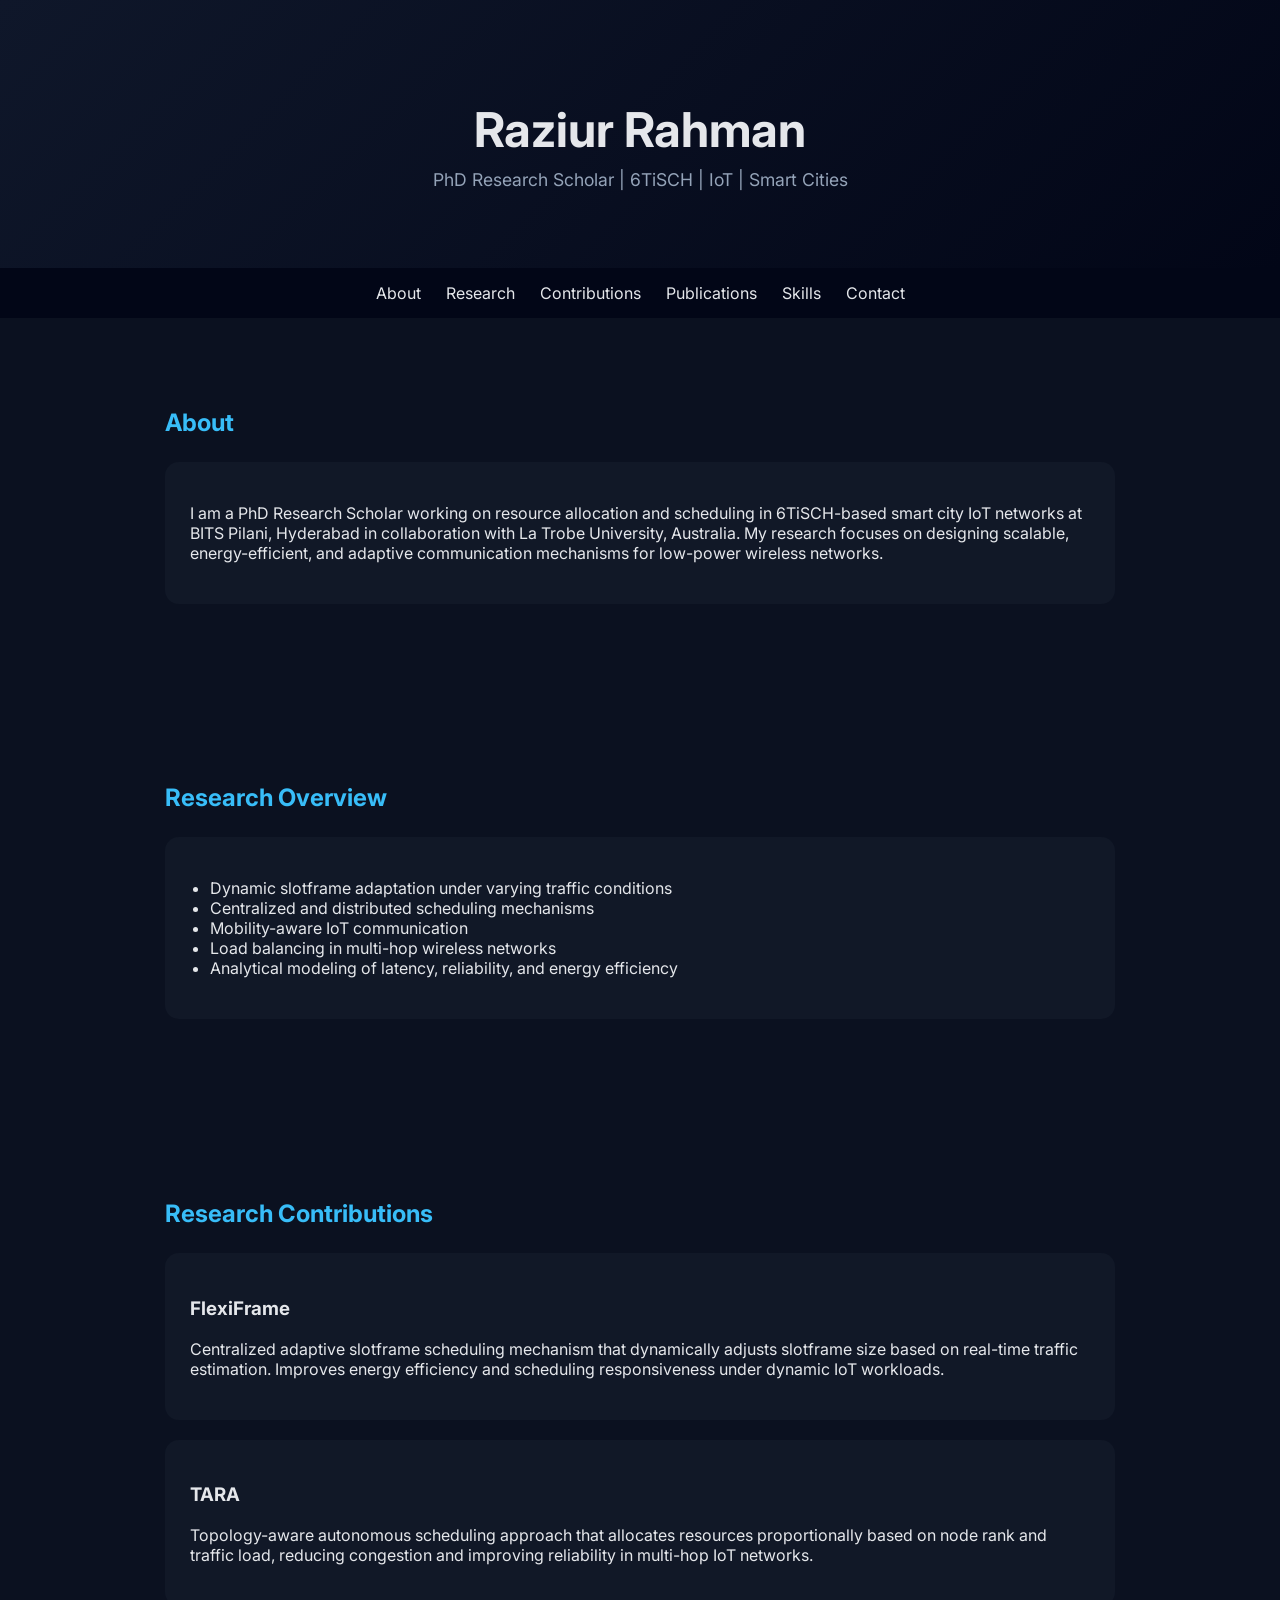
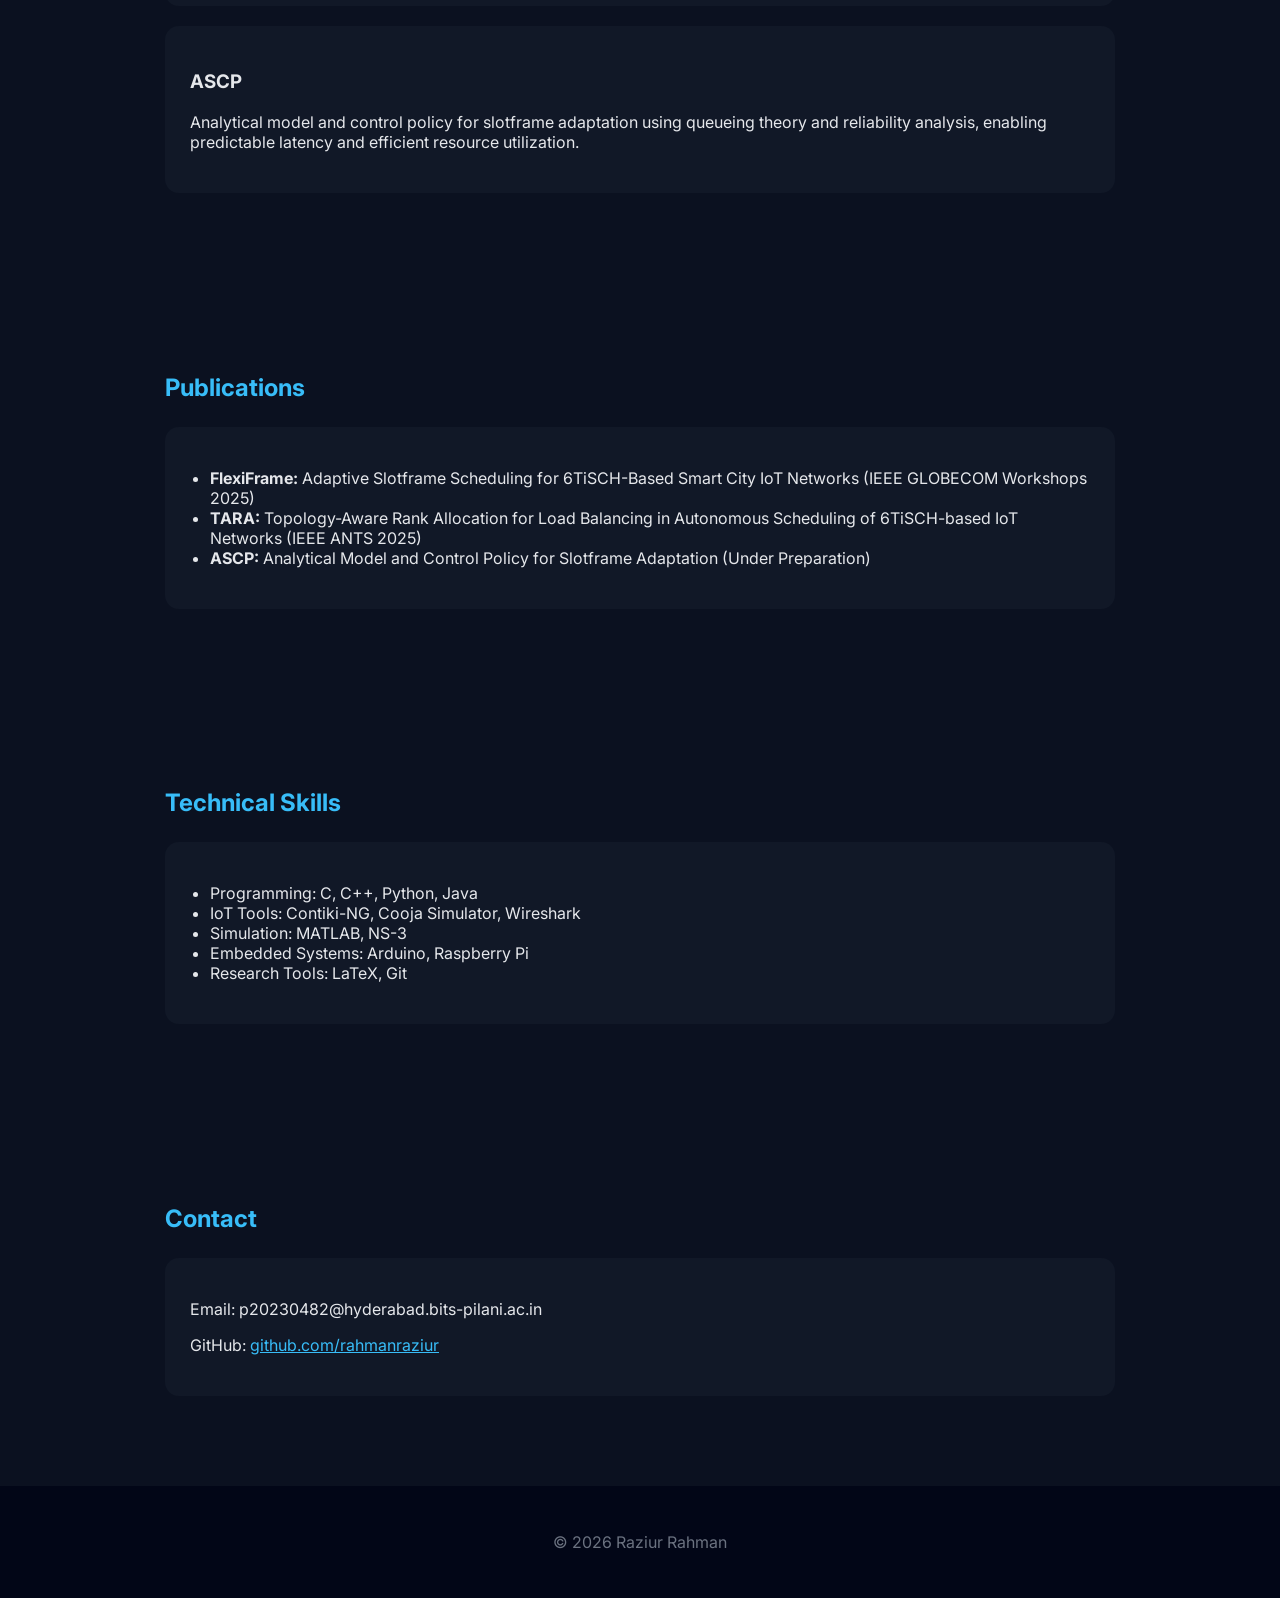
==== commit ffeafa9f: "Live network: RPL tree, 16-channel TSCH, 6P adaptation, mobility" ====
--- a/index.html
+++ b/index.html
@@ -1,1993 +1,201 @@
 <!DOCTYPE html>
+
 <html lang="en">
 <head>
 <meta charset="UTF-8">
-<meta name="viewport" content="width=device-width, initial-scale=1">
-
-<title>Raziur Rahman | Joint PhD Researcher in 6TiSCH and IoT</title>
-<meta name="description" content="Raziur Rahman is a joint PhD researcher at BITS Pilani, Hyderabad Campus, and La Trobe University, specializing in 6TiSCH, TSCH scheduling, adaptive resource allocation, and smart-city IoT networks.">
-<meta name="robots" content="index, follow, max-image-preview:large">
-<meta name="author" content="Raziur Rahman">
-<link rel="canonical" href="https://rahmanraziur.github.io/">
-<meta name="theme-color" content="#f8f9fb" media="(prefers-color-scheme: light)">
-<meta name="theme-color" content="#0d1321" media="(prefers-color-scheme: dark)">
-
-<script>
-/* Apply the saved or system theme before first paint to avoid a flash. */
-(function () {
-  try {
-    var t = localStorage.getItem("theme");
-    if (t !== "dark" && t !== "light") {
-      t = window.matchMedia("(prefers-color-scheme: dark)").matches ? "dark" : "light";
-    }
-    document.documentElement.setAttribute("data-theme", t);
-  } catch (e) {}
-})();
-</script>
-
-<script type="application/ld+json">
-{
-  "@context": "https://schema.org",
-  "@type": "ProfilePage",
-  "@id": "https://rahmanraziur.github.io/#profilepage",
-  "url": "https://rahmanraziur.github.io/",
-  "name": "Raziur Rahman | Joint PhD Researcher",
-  "description": "Academic profile of Raziur Rahman, a joint PhD researcher working on 6TiSCH, TSCH scheduling, adaptive resource allocation, and smart-city IoT networks.",
-  "primaryImageOfPage": {
-    "@type": "ImageObject",
-    "@id": "https://rahmanraziur.github.io/#primaryimage",
-    "url": "https://rahmanraziur.github.io/assets/images/profile.jpg",
-    "contentUrl": "https://rahmanraziur.github.io/assets/images/profile.jpg",
-    "caption": "Portrait of Raziur Rahman",
-    "name": "Raziur Rahman profile photograph",
-    "representativeOfPage": true
-  },
-  "mainEntity": {
-    "@type": "Person",
-    "@id": "https://rahmanraziur.github.io/#person",
-    "name": "Raziur Rahman",
-    "url": "https://rahmanraziur.github.io/",
-    "mainEntityOfPage": { "@id": "https://rahmanraziur.github.io/#profilepage" },
-    "image": { "@id": "https://rahmanraziur.github.io/#primaryimage" },
-    "jobTitle": "Joint Doctoral Researcher",
-    "description": "Joint PhD researcher at BITS Pilani, Hyderabad Campus, and La Trobe University, specializing in 6TiSCH, TSCH scheduling, adaptive resource allocation, and smart-city IoT networks.",
-    "affiliation": [
-      { "@type": "CollegeOrUniversity", "name": "BITS Pilani, Hyderabad Campus", "url": "https://www.bits-pilani.ac.in/hyderabad/" },
-      { "@type": "CollegeOrUniversity", "name": "La Trobe University", "url": "https://www.latrobe.edu.au/" }
-    ],
-    "knowsAbout": [
-      "6TiSCH", "IEEE 802.15.4e TSCH", "Internet of Things", "Adaptive Scheduling",
-      "Resource Allocation", "Low-Power Wireless Networks", "Smart-City IoT Networks"
-    ],
-    "sameAs": [
-      "https://scholars.latrobe.edu.au/r3rahman/about",
-      "https://scholar.google.com/citations?user=FUXiS7UAAAAJ&hl=en&authuser=1",
-      "https://github.com/rahmanraziur",
-      "https://www.linkedin.com/in/raziur247",
-      "https://orcid.org/0009-0003-6365-7915"
-    ]
-  }
-}
-</script>
-
-<!-- Open Graph -->
-<meta property="og:title" content="Raziur Rahman | Joint PhD Researcher in 6TiSCH and IoT">
-<meta property="og:description" content="Joint PhD researcher at BITS Pilani, Hyderabad Campus, and La Trobe University, working on 6TiSCH, TSCH scheduling, adaptive resource allocation, and smart-city IoT networks.">
-<meta property="og:image" content="https://rahmanraziur.github.io/assets/images/profile.jpg">
-<meta property="og:image:type" content="image/jpeg">
-<meta property="og:image:alt" content="Portrait of Raziur Rahman">
-<meta property="og:url" content="https://rahmanraziur.github.io/">
-<meta property="og:type" content="website">
-<meta property="og:site_name" content="Raziur Rahman">
-<meta property="og:locale" content="en_US">
-
-<!-- X / Twitter Card -->
-<meta name="twitter:card" content="summary_large_image">
-<meta name="twitter:title" content="Raziur Rahman | Joint PhD Researcher in 6TiSCH and IoT">
-<meta name="twitter:description" content="Joint PhD researcher working on 6TiSCH, TSCH scheduling, adaptive resource allocation, and smart-city IoT networks.">
-<meta name="twitter:image" content="https://rahmanraziur.github.io/assets/images/profile.jpg">
-<meta name="twitter:image:alt" content="Portrait of Raziur Rahman">
-
-<link rel="icon" type="image/png" sizes="32x32" href="assets/images/favicon.png">
-
-<link rel="preconnect" href="https://fonts.googleapis.com">
-<link rel="preconnect" href="https://fonts.gstatic.com" crossorigin>
-<link href="https://fonts.googleapis.com/css2?family=IBM+Plex+Sans:wght@400;500;600&family=Newsreader:opsz,wght@6..72,400..600&display=swap" rel="stylesheet">
+<meta name="viewport" content="width=device-width, initial-scale=1.0">
+<title>Raziur Rahman | PhD Researcher</title>
+
+<link href="https://fonts.googleapis.com/css2?family=Inter:wght@300;400;600&display=swap" rel="stylesheet">
 
 <style>
-/* ==========================================================
-   Tokens
-   ========================================================== */
-:root {
-  --bg: #f8f9fb;
-  --bg-glass: rgba(248, 249, 251, 0.88);
-  --band: #eef1f8;
-  --ink: #14213d;
-  --ink-2: #4a5572;
-  --ink-3: #6b7590;
-  --line: rgba(20, 33, 61, 0.14);
-  --line-strong: rgba(20, 33, 61, 0.3);
-  --accent: #2447d1;
-  --accent-hover: #1b37a8;
-  --accent-soft: rgba(36, 71, 209, 0.1);
-  --amber: #f2a93b;
-  --amber-soft: rgba(242, 169, 59, 0.22);
-  --cell: rgba(20, 33, 61, 0.08);
-  --cell-tx: #2447d1;
-  --cell-rx: #8fa3e8;
-  --cell-sh: #1aa39a;
-  --demo-bg: #050b18;
-  --serif: "Newsreader", Georgia, "Times New Roman", serif;
-  --sans: "IBM Plex Sans", system-ui, -apple-system, "Segoe UI", Roboto, sans-serif;
-  color-scheme: light;
-}
-
-:root[data-theme="dark"] {
-  --bg: #0d1321;
-  --bg-glass: rgba(13, 19, 33, 0.88);
-  --band: #0a1020;
-  --ink: #e9edf5;
-  --ink-2: #aeb7cc;
-  --ink-3: #7f8aa6;
-  --line: rgba(233, 237, 245, 0.12);
-  --line-strong: rgba(233, 237, 245, 0.28);
-  --accent: #8fa3ff;
-  --accent-hover: #b4c1ff;
-  --accent-soft: rgba(143, 163, 255, 0.14);
-  --amber: #f5b95a;
-  --amber-soft: rgba(245, 185, 90, 0.2);
-  --cell: rgba(233, 237, 245, 0.07);
-  --cell-tx: #7c93ff;
-  --cell-rx: #4c62b3;
-  --cell-sh: #2bb5a8;
-  color-scheme: dark;
-}
-
-/* Same dark tokens for people whose browser prefers dark and has JS off. */
-@media (prefers-color-scheme: dark) {
-  :root:not([data-theme="light"]) {
-    --bg: #0d1321;
-    --bg-glass: rgba(13, 19, 33, 0.88);
-    --band: #0a1020;
-    --ink: #e9edf5;
-    --ink-2: #aeb7cc;
-    --ink-3: #7f8aa6;
-    --line: rgba(233, 237, 245, 0.12);
-    --line-strong: rgba(233, 237, 245, 0.28);
-    --accent: #8fa3ff;
-    --accent-hover: #b4c1ff;
-    --accent-soft: rgba(143, 163, 255, 0.14);
-    --amber: #f5b95a;
-    --amber-soft: rgba(245, 185, 90, 0.2);
-    --cell: rgba(233, 237, 245, 0.07);
-    --cell-tx: #7c93ff;
-    --cell-rx: #4c62b3;
-    --cell-sh: #2bb5a8;
-    color-scheme: dark;
-  }
-}
-
-/* ==========================================================
-   Base
-   ========================================================== */
-*, *::before, *::after { box-sizing: border-box; }
-
-html {
-  scroll-behavior: smooth;
-  -webkit-text-size-adjust: 100%;
-}
-
 body {
+  font-family: 'Inter', sans-serif;
   margin: 0;
-  background: var(--bg);
-  color: var(--ink);
-  font: 400 1.0625rem/1.6 var(--sans);
-  -webkit-font-smoothing: antialiased;
-  transition: background-color 0.25s ease, color 0.25s ease;
-}
-
-a {
-  color: var(--accent);
-  text-decoration: underline;
-  text-decoration-thickness: 1px;
-  text-underline-offset: 0.18em;
-  text-decoration-color: var(--line-strong);
-  transition: color 0.15s ease, text-decoration-color 0.15s ease;
-}
-a:hover { color: var(--accent-hover); text-decoration-color: currentColor; }
-
-:focus-visible {
-  outline: 2px solid var(--accent);
-  outline-offset: 3px;
-  border-radius: 3px;
-}
-
-img { max-width: 100%; height: auto; }
-
-.sr-only {
-  position: absolute;
-  width: 1px; height: 1px;
-  padding: 0; margin: -1px;
-  overflow: hidden; clip: rect(0 0 0 0);
-  white-space: nowrap; border: 0;
-}
-
-.wrap {
-  max-width: 1120px;
-  margin: 0 auto;
-  padding: 0 clamp(20px, 4vw, 40px);
-}
-
-section[id] { scroll-margin-top: 80px; }
-
-.btn {
-  font: 500 0.875rem/1 var(--sans);
-  color: var(--ink);
-  background: transparent;
-  border: 1px solid var(--line-strong);
-  border-radius: 8px;
-  padding: 9px 14px;
-  cursor: pointer;
-  transition: background-color 0.15s ease, border-color 0.15s ease;
-}
-.btn:hover { background: var(--accent-soft); border-color: var(--accent); }
-
-/* ==========================================================
-   Header
-   ========================================================== */
-.site-head {
+  background: #0b1120;
+  color: #e5e7eb;
+}
+
+header {
+  text-align: center;
+  padding: 100px 20px 60px;
+  background: linear-gradient(135deg, #0f172a, #020617);
+}
+
+header h1 {
+  font-size: 3rem;
+  margin: 0;
+}
+
+header p {
+  color: #94a3b8;
+  margin-top: 10px;
+  font-size: 1.1rem;
+}
+
+nav {
+  display: flex;
+  justify-content: center;
+  gap: 25px;
+  padding: 15px;
+  background: #020617;
   position: sticky;
   top: 0;
-  z-index: 50;
-  background: var(--bg-glass);
-  -webkit-backdrop-filter: blur(12px);
-  backdrop-filter: blur(12px);
-  border-bottom: 1px solid var(--line);
-}
-.site-head .wrap {
-  position: relative;
-  display: flex;
-  align-items: center;
-  justify-content: space-between;
-  gap: 16px;
-  min-height: 64px;
-}
-.brand {
-  font: 500 1.25rem/1 var(--serif);
-  letter-spacing: -0.01em;
-  color: var(--ink);
+}
+
+nav a {
+  color: #e5e7eb;
   text-decoration: none;
 }
-.brand:hover { color: var(--ink); }
-
-.head-right { display: flex; align-items: center; gap: 4px; }
-
-.nav { display: flex; align-items: center; gap: 2px; }
-.nav a {
-  font: 500 0.9375rem/1 var(--sans);
-  color: var(--ink-2);
-  text-decoration: none;
-  padding: 10px 12px;
-  border-radius: 6px;
-}
-.nav a:hover { color: var(--ink); background: var(--accent-soft); }
-
-.theme-btn, .menu-btn {
-  display: inline-flex;
-  align-items: center;
-  justify-content: center;
-  gap: 6px;
-  height: 38px;
-  min-width: 38px;
-  padding: 0 10px;
-  color: var(--ink-2);
-  background: transparent;
-  border: 0;
-  border-radius: 8px;
-  cursor: pointer;
-  font: 500 0.9375rem/1 var(--sans);
-}
-.theme-btn:hover, .menu-btn:hover { color: var(--ink); background: var(--accent-soft); }
-.theme-btn svg { width: 18px; height: 18px; }
-.ic-sun { display: none; }
-:root[data-theme="dark"] .ic-sun { display: block; }
-:root[data-theme="dark"] .ic-moon { display: none; }
-.menu-btn { display: none; }
-
-@media (max-width: 859px) {
-  .menu-btn { display: inline-flex; }
-  .nav {
-    display: none;
-    position: absolute;
-    top: 100%;
-    left: 0;
-    right: 0;
-    flex-direction: column;
-    align-items: stretch;
-    gap: 0;
-    padding: 6px clamp(20px, 4vw, 40px) 14px;
-    background: var(--bg);
-    border-bottom: 1px solid var(--line);
-  }
-  .nav.open { display: flex; }
-  .nav a {
-    padding: 13px 4px;
-    font-size: 1.0625rem;
-    border-radius: 0;
-    border-bottom: 1px solid var(--line);
-  }
-  .nav a:last-child { border-bottom: 0; }
-  .nav a:hover { background: transparent; }
-}
-
-/* ==========================================================
-   Hero
-   ========================================================== */
-.hero { padding: clamp(40px, 7vw, 88px) 0 clamp(40px, 6vw, 64px); }
-.hero .wrap {
-  display: grid;
-  grid-template-columns: minmax(0, 1fr) 300px;
-  gap: clamp(32px, 5vw, 72px);
-  align-items: start;
-}
-.hero h1 {
-  margin: 0 0 12px;
-  font: 500 clamp(2.75rem, 7vw, 4.75rem)/1 var(--serif);
-  letter-spacing: -0.022em;
-  font-optical-sizing: auto;
-}
-.hero .role {
-  margin: 0 0 30px;
-  font: 500 1.1875rem/1.4 var(--sans);
-  color: var(--ink-2);
-  max-width: 32em;
-}
-.hero .statement {
-  margin: 0 0 18px;
-  font-size: 1.1875rem;
-  line-height: 1.55;
-  max-width: 32em;
-}
-.hero .proof {
-  margin: 0 0 32px;
-  color: var(--ink-2);
-  max-width: 40em;
-}
-.hero .links {
-  display: flex;
-  flex-wrap: wrap;
-  gap: 10px 24px;
-  margin: 0;
-  padding: 0;
-  list-style: none;
-}
-.hero .links a { font-weight: 500; font-size: 0.9375rem; }
-
-.portrait { margin: 0; }
-.portrait img {
-  display: block;
-  width: 100%;
-  aspect-ratio: 4 / 5;
-  object-fit: cover;
+
+nav a:hover {
+  color: #38bdf8;
+}
+
+section {
+  max-width: 950px;
+  margin: auto;
+  padding: 70px 20px;
+}
+
+h2 {
+  color: #38bdf8;
+  margin-bottom: 25px;
+}
+
+.card {
+  background: #111827;
+  padding: 25px;
   border-radius: 14px;
-  border: 1px solid var(--line);
-}
-
-@media (max-width: 859px) {
-  .hero .wrap { grid-template-columns: 1fr; gap: 28px; }
-  .portrait { order: -1; width: 150px; }
-  .portrait img { border-radius: 12px; }
-  .hero .role, .hero .statement { font-size: 1.0625rem; }
-}
-
-/* Single page-load moment: hero text fades in, then the slotframe schedules itself in. */
-.hero .in { animation: rise 0.6s ease both; }
-.hero .in:nth-child(2) { animation-delay: 0.05s; }
-@keyframes rise {
-  from { opacity: 0; transform: translateY(6px); }
-  to { opacity: 1; transform: none; }
-}
-
-/* ==========================================================
-   Slotframe band
-   ========================================================== */
-.band {
-  background: var(--band);
-  border-top: 1px solid var(--line);
-  border-bottom: 1px solid var(--line);
-  padding: 34px 0 40px;
-}
-
-.sf {
-  --s: 16px;
-  --g: 3px;
-  display: grid;
-  grid-template-columns: auto minmax(0, 1fr);
-  gap: 0 12px;
-  align-items: start;
-}
-.sf-labels { display: grid; gap: var(--g); }
-.sf-labels span {
-  height: var(--s);
-  line-height: var(--s);
-  font-size: 0.6875rem;
-  font-weight: 500;
-  color: var(--ink-3);
-  font-variant-numeric: tabular-nums;
-  white-space: nowrap;
-}
-.sf-stage { position: relative; min-width: 0; }
-.sf-grid {
-  display: grid;
-  grid-template-columns: repeat(var(--cols, 41), var(--s));
-  grid-auto-rows: var(--s);
-  gap: var(--g);
-  width: max-content;
-  position: relative;
-}
-.sf-cursor {
-  position: absolute;
-  top: calc(var(--g) * -1);
-  bottom: calc(var(--g) * -1);
-  left: calc(var(--g) / -2);
-  width: calc(var(--s) + var(--g));
-  background: var(--amber-soft);
-  border-top: 2px solid var(--amber);
-  border-radius: 2px;
-  pointer-events: none;
-  transition: transform 90ms ease-out;
-}
-.c {
-  display: block;
-  width: var(--s);
-  height: var(--s);
-  border-radius: 2px;
-  background: var(--cell);
-  opacity: 0;
-  transition: opacity 0.4s ease var(--d, 0ms), background-color 0.4s ease;
-}
-.c.on { opacity: 1; }
-.c.tx { background: var(--cell-tx); }
-.c.rx { background: var(--cell-rx); }
-.c.sh { background: var(--cell-sh); }
-.c.now { box-shadow: inset 0 0 0 1.5px var(--amber); }
-.c.cut { opacity: 0; transition-delay: 0ms; }
-
-.sf-readout {
-  display: flex;
-  flex-wrap: wrap;
-  gap: 4px 22px;
-  margin: 14px 0 0;
-  font-size: 0.875rem;
-  color: var(--ink-2);
-  font-variant-numeric: tabular-nums;
-}
-.sf-readout b { font-weight: 600; color: var(--ink); }
-.sf-event { color: var(--accent); min-width: 14em; }
-
-.sf-foot {
-  display: grid;
-  grid-template-columns: minmax(0, 1fr) auto;
-  gap: 18px 48px;
-  align-items: end;
-  margin-top: 24px;
-}
-.sf-caption {
-  margin: 0;
-  max-width: 62ch;
-  font-size: 0.9375rem;
-  line-height: 1.6;
-  color: var(--ink-2);
-}
-.legend {
-  display: flex;
-  flex-wrap: wrap;
-  gap: 8px 16px;
-  margin: 0;
-  padding: 0;
-  list-style: none;
-  font-size: 0.8125rem;
-  color: var(--ink-2);
-}
-.legend i {
-  display: inline-block;
-  width: 10px; height: 10px;
-  border-radius: 2px;
-  margin-right: 6px;
-  vertical-align: -1px;
-}
-.legend .l-tx { background: var(--cell-tx); }
-.legend .l-rx { background: var(--cell-rx); }
-.legend .l-sh { background: var(--cell-sh); }
-.legend .l-now { background: var(--amber-soft); box-shadow: inset 0 2px 0 var(--amber); }
-
-@media (max-width: 859px) {
-  .sf { --s: 11px; --g: 2px; }
-  .sf-foot { grid-template-columns: 1fr; }
-}
-@media (max-width: 520px) {
-  .sf { --s: 9px; --g: 2px; gap: 0 8px; }
-  .sf-labels span { font-size: 0.625rem; }
-}
-
-/* ==========================================================
-   Sections (left rail with the title, content on the right)
-   ========================================================== */
-.section {
-  padding: clamp(48px, 7vw, 80px) 0;
-  border-top: 1px solid var(--line);
-}
-.band + .section { border-top: 0; }
-.section .wrap {
-  display: grid;
-  grid-template-columns: 200px minmax(0, 1fr);
-  gap: 20px clamp(32px, 5vw, 64px);
-  align-items: start;
-}
-.section h2 {
-  position: sticky;
-  top: 88px;
-  margin: 0;
-  font: 500 1.75rem/1.15 var(--serif);
-  letter-spacing: -0.01em;
-}
-.content { max-width: 800px; min-width: 0; }
-.lead {
-  margin: 0 0 26px;
-  color: var(--ink-2);
-  max-width: 60ch;
-}
-.prose p { margin: 0 0 1em; max-width: 64ch; }
-.prose p:last-child { margin-bottom: 0; }
-
-@media (max-width: 859px) {
-  .section .wrap { grid-template-columns: 1fr; gap: 14px; }
-  .section h2 { position: static; }
-}
-
-/* About: prose and programme timeline side by side */
-.about {
-  display: grid;
-  grid-template-columns: minmax(0, 1fr) 250px;
-  gap: 36px 48px;
-}
-.about .prose { grid-row: 1; }
-.about .tl { grid-row: 1; }
-.about .interests-wrap { grid-column: 1 / -1; }
-@media (max-width: 1023px) {
-  .about { grid-template-columns: 1fr; }
-  .about .prose, .about .tl { grid-row: auto; }
-}
-
-.about h3 {
-  margin: 0 0 12px;
-  font: 600 0.9375rem/1.3 var(--sans);
-  color: var(--ink-2);
-}
-
-/* Timeline: square markers echo the slotframe. Filled = done, amber = now, outlined = ahead. */
-.tl { margin: 0; padding: 0; list-style: none; }
-.tl ol {
-  margin: 0;
-  padding: 0 0 0 18px;
-  list-style: none;
-  border-left: 1px solid var(--line-strong);
-}
-.tl li { position: relative; padding: 0 0 16px; }
-.tl li:last-child { padding-bottom: 0; }
-.tl li::before {
-  content: "";
-  position: absolute;
-  left: -23px;
-  top: 0.45em;
-  width: 9px; height: 9px;
-  border-radius: 2px;
-  background: var(--cell-tx);
-}
-.tl li.now::before { background: var(--amber); }
-.tl li.ahead::before { background: var(--bg); box-shadow: inset 0 0 0 1.5px var(--line-strong); }
-.tl time {
-  display: block;
-  font-size: 0.8125rem;
-  font-weight: 500;
-  color: var(--ink-3);
-  font-variant-numeric: tabular-nums;
-}
-.tl .t { display: block; font-size: 0.9375rem; line-height: 1.45; }
-
-.interests {
-  margin: 0;
-  padding: 0;
-  list-style: none;
-  columns: 2;
-  column-gap: 32px;
-}
-.interests li {
-  position: relative;
-  padding: 5px 0 5px 18px;
-  break-inside: avoid;
-  color: var(--ink);
-}
-.interests li::before {
-  content: "";
-  position: absolute;
-  left: 0;
-  top: 0.95em;
-  width: 8px; height: 8px;
-  border-radius: 2px;
-  background: var(--cell-tx);
-}
-@media (max-width: 600px) { .interests { columns: 1; } }
-
-/* ==========================================================
-   Publications
-   ========================================================== */
-.group + .group { margin-top: 44px; }
-.group h3 {
-  margin: 0 0 4px;
-  font: 600 1.125rem/1.3 var(--sans);
-}
-.group .gdesc {
-  margin: 0 0 14px;
-  color: var(--ink-2);
-  max-width: 62ch;
-}
-.pub {
-  display: grid;
-  grid-template-columns: 64px minmax(0, 1fr);
-  gap: 0 16px;
-  padding: 20px 0;
-  border-top: 1px solid var(--line);
-}
-.pub:last-child { border-bottom: 1px solid var(--line); }
-.pub .year {
-  font: 500 1.125rem/1.35 var(--serif);
-  color: var(--ink-2);
-}
-.pub h4 {
-  margin: 0 0 6px;
-  font: 600 1.0625rem/1.4 var(--sans);
-}
-.pub .authors { margin: 0 0 2px; font-size: 0.9375rem; color: var(--ink-2); }
-.pub .authors b { font-weight: 600; color: var(--ink); }
-.pub .venue { margin: 0 0 10px; font-size: 0.9375rem; color: var(--ink-2); }
-.pub .summary {
-  margin: 0 0 12px;
-  font-size: 0.9375rem;
-  line-height: 1.6;
-  max-width: 62ch;
-}
-.pub .actions {
-  display: flex;
-  flex-wrap: wrap;
-  gap: 6px 20px;
-  font-size: 0.9375rem;
-  font-weight: 500;
-}
-@media (max-width: 520px) {
-  .pub { grid-template-columns: 1fr; }
-  .pub .year { margin-bottom: 2px; }
-}
-
-/* ==========================================================
-   Live network demo (owner's canvas simulation)
-   ========================================================== */
-.demo-panel {
-  border: 1px solid var(--line);
-  border-radius: 14px;
-  overflow: hidden;
-  background: var(--demo-bg);
-}
-.demo-panel canvas {
-  display: block;
-  width: 100%;
-  background: var(--demo-bg);
-}
-.demo-bar {
-  display: flex;
-  flex-wrap: wrap;
-  align-items: center;
-  justify-content: space-between;
-  gap: 12px 20px;
-  margin-top: 14px;
-}
-.demo-legend {
-  display: flex;
-  flex-wrap: wrap;
-  gap: 6px 16px;
-  margin: 0;
-  padding: 0;
-  list-style: none;
-  font-size: 0.8125rem;
-  color: var(--ink-2);
-}
-
-/* ==========================================================
-   Teaching table
-   ========================================================== */
-.tbl { width: 100%; border-collapse: collapse; }
-.tbl th, .tbl td {
-  text-align: left;
-  vertical-align: top;
-  padding: 14px 16px 14px 0;
-  border-top: 1px solid var(--line);
-}
-.tbl tr:last-child th, .tbl tr:last-child td { border-bottom: 1px solid var(--line); }
-.tbl th {
-  width: 190px;
-  font-weight: 500;
-  color: var(--ink-2);
-  white-space: nowrap;
-  font-variant-numeric: tabular-nums;
-}
-.tbl td span { display: block; }
-.tbl td small { color: var(--ink-3); font-size: 0.875rem; margin-left: 6px; }
-@media (max-width: 520px) {
-  .tbl th, .tbl td { display: block; width: auto; }
-  .tbl th { padding-bottom: 2px; }
-  .tbl td { padding-top: 0; border-top: 0; }
-  .tbl tr:last-child th { border-bottom: 0; }
-}
-
-/* ==========================================================
-   Service and tools, lab, education, contact
-   ========================================================== */
-.grid2 {
-  display: grid;
-  grid-template-columns: repeat(2, minmax(0, 1fr));
-  gap: 26px 40px;
-  margin: 0;
-  padding: 0;
-  list-style: none;
-}
-.grid2 h3 { margin: 0 0 3px; font: 600 1.0625rem/1.35 var(--sans); }
-.grid2 p { margin: 0; color: var(--ink-2); font-size: 0.9375rem; }
-@media (max-width: 600px) { .grid2 { grid-template-columns: 1fr; } }
-
-.lab {
-  display: grid;
-  grid-template-columns: 150px minmax(0, 1fr);
-  gap: 28px;
-  align-items: start;
-}
-.lab .plate {
-  background: #fff;
-  border: 1px solid var(--line);
-  border-radius: 12px;
-  padding: 16px;
-}
-.lab .plate img { display: block; width: 100%; height: auto; }
-.lab h3 { margin: 0 0 4px; font: 600 1.125rem/1.3 var(--sans); }
-.lab .full { margin: 0 0 12px; color: var(--ink-2); font-size: 0.9375rem; }
-.lab p { max-width: 60ch; }
-.lab .actions { display: flex; flex-wrap: wrap; gap: 6px 20px; font-weight: 500; font-size: 0.9375rem; }
-@media (max-width: 520px) { .lab { grid-template-columns: 1fr; } .lab .plate { width: 130px; } }
-
-.entry {
-  display: grid;
-  grid-template-columns: 120px minmax(0, 1fr);
-  gap: 0 16px;
-  padding: 18px 0;
-  border-top: 1px solid var(--line);
-}
-.entry:last-child { border-bottom: 1px solid var(--line); }
-.entry .when {
-  font: 500 1.0625rem/1.45 var(--serif);
-  color: var(--ink-2);
-  font-variant-numeric: tabular-nums;
-}
-.entry h3 { margin: 0 0 2px; font: 600 1.0625rem/1.4 var(--sans); }
-.entry p { margin: 0; color: var(--ink-2); font-size: 0.9375rem; }
-@media (max-width: 520px) { .entry { grid-template-columns: 1fr; } }
-
-.contact {
-  display: grid;
-  grid-template-columns: repeat(2, minmax(0, 1fr));
-  gap: 28px 40px;
-}
-.contact h3 { margin: 0 0 8px; font: 600 1rem/1.3 var(--sans); }
-.contact p { margin: 0 0 12px; }
-.contact p:last-child { margin-bottom: 0; }
-.contact small { display: block; color: var(--ink-3); font-size: 0.8125rem; }
-.contact address { font-style: normal; color: var(--ink-2); }
-.contact .profiles { grid-column: 1 / -1; }
-.contact .profiles ul {
-  display: flex;
-  flex-wrap: wrap;
-  gap: 8px 24px;
-  margin: 0;
-  padding: 0;
-  list-style: none;
-  font-weight: 500;
-  font-size: 0.9375rem;
-}
-@media (max-width: 600px) { .contact { grid-template-columns: 1fr; } }
-
-/* ==========================================================
-   Footer
-   ========================================================== */
-.foot {
-  border-top: 1px solid var(--line);
-  padding: 28px 0 44px;
-  font-size: 0.875rem;
-  color: var(--ink-2);
-}
-.foot .wrap {
-  display: flex;
-  flex-wrap: wrap;
-  justify-content: space-between;
-  gap: 8px 24px;
-}
-.foot ul { display: flex; gap: 20px; margin: 0; padding: 0; list-style: none; }
-.foot a { color: var(--ink-2); }
-.foot a:hover { color: var(--ink); }
-
-/* ==========================================================
-   Motion and print
-   ========================================================== */
-@media (prefers-reduced-motion: reduce) {
-  html { scroll-behavior: auto; }
-  .hero .in { animation: none; }
-  .c, .sf-cursor, a, .btn { transition: none; }
-}
-
-@media print {
-  .site-head, .band, #demo, .foot ul { display: none; }
-  body { background: #fff; color: #000; }
-  a { color: #000; }
-  .section, .hero { padding: 24px 0; }
-  .section h2 { position: static; }
+  margin-bottom: 20px;
+  transition: 0.3s;
+}
+
+.card:hover {
+  transform: translateY(-6px);
+}
+
+ul {
+  padding-left: 20px;
+}
+
+a {
+  color: #38bdf8;
+}
+
+footer {
+  text-align: center;
+  padding: 30px;
+  background: #020617;
+  color: #6b7280;
 }
 </style>
+
 </head>
 
 <body>
 
-<header class="site-head">
-  <div class="wrap">
-    <a class="brand" href="#top">Raziur Rahman</a>
-
-    <div class="head-right">
-      <nav class="nav" id="nav" aria-label="Primary">
-        <a href="#about">About</a>
-        <a href="#publications">Publications</a>
-        <a href="#demo">Demo</a>
-        <a href="#teaching">Teaching</a>
-        <a href="#lab">Lab</a>
-        <a href="#contact">Contact</a>
-        <a href="focus/">Study room</a>
-      </nav>
-
-      <button class="theme-btn" id="themeToggle" type="button" aria-label="Switch colour theme">
-        <svg class="ic-moon" viewBox="0 0 24 24" fill="none" stroke="currentColor" stroke-width="1.8" stroke-linecap="round" stroke-linejoin="round" aria-hidden="true">
-          <path d="M20.5 14.2A8.5 8.5 0 0 1 9.8 3.5a8.5 8.5 0 1 0 10.7 10.7Z"/>
-        </svg>
-        <svg class="ic-sun" viewBox="0 0 24 24" fill="none" stroke="currentColor" stroke-width="1.8" stroke-linecap="round" aria-hidden="true">
-          <circle cx="12" cy="12" r="4"/>
-          <path d="M12 2.5v2.2M12 19.3v2.2M2.5 12h2.2M19.3 12h2.2M5.3 5.3l1.5 1.5M17.2 17.2l1.5 1.5M5.3 18.7l1.5-1.5M17.2 6.8l1.5-1.5"/>
-        </svg>
-      </button>
-
-      <button class="menu-btn" id="menuBtn" type="button" aria-expanded="false" aria-controls="nav">Menu</button>
-    </div>
-  </div>
+<header>
+  <h1>Raziur Rahman</h1>
+  <p>PhD Research Scholar | 6TiSCH | IoT | Smart Cities</p>
 </header>
 
-<main id="top">
-
-<!-- ======================= Hero ======================= -->
-<section class="hero">
-  <div class="wrap">
-    <div class="in">
-      <h1>Raziur Rahman</h1>
-      <p class="role">Joint PhD researcher, BITS Pilani Hyderabad Campus and La Trobe University, Melbourne</p>
-
-      <p class="statement">
-        I design adaptive scheduling and resource-allocation mechanisms for 6TiSCH-based
-        smart-city IoT networks, so that low-power multi-hop networks stay scalable,
-        energy-efficient and reliable as traffic surges and devices move.
-      </p>
-
-      <p class="proof">
-        Five peer-reviewed papers, at
-        <a href="#pub-flexiframe">IEEE GLOBECOM Workshops 2025</a>,
-        <a href="#pub-tara">IEEE ANTS 2025</a>,
-        <a href="#pub-ascp">IEEE ICC 2026</a>,
-        <a href="#pub-pmas">IEEE GLOBECOM 2026</a> and
-        <a href="#pub-marc">IEEE ANTS 2026</a>.
-      </p>
-
-      <ul class="links">
-        <li><a href="https://scholar.google.com/citations?user=FUXiS7UAAAAJ&amp;hl=en" target="_blank" rel="noopener noreferrer">Google Scholar</a></li>
-        <li><a href="https://orcid.org/0009-0003-6365-7915" target="_blank" rel="noopener noreferrer">ORCID</a></li>
-        <li><a href="https://github.com/rahmanraziur" target="_blank" rel="noopener noreferrer">GitHub</a></li>
-        <li><a href="https://www.linkedin.com/in/raziur247" target="_blank" rel="noopener noreferrer">LinkedIn</a></li>
-        <li><a href="https://scholars.latrobe.edu.au/r3rahman/about" target="_blank" rel="noopener noreferrer">La Trobe research profile</a></li>
-      </ul>
-    </div>
-
-    <figure class="portrait in">
-      <img src="[data-uri]" width="720" height="900"
-           alt="Portrait of Raziur Rahman, joint PhD researcher in 6TiSCH and IoT"
-           title="Raziur Rahman" decoding="async">
-    </figure>
-  </div>
-</section>
-
-<!-- ======================= Slotframe ======================= -->
-<section class="band" id="slotframe" aria-labelledby="sfTitle">
-  <div class="wrap">
-    <h2 id="sfTitle" class="sr-only">A live 6TiSCH slotframe</h2>
-    <p class="sr-only">
-      Animated schedule: a grid of timeslots across and channel offsets down, with an
-      amber cursor advancing one timeslot at a time, cells being added and removed by
-      6P transactions, and the slotframe periodically shrinking or growing.
-    </p>
-
-    <div class="sf" aria-hidden="true">
-      <div class="sf-labels" id="sfLabels"></div>
-      <div class="sf-stage" id="sfStage">
-        <div class="sf-grid" id="sfGrid"></div>
-        <div class="sf-cursor" id="sfCursor"></div>
-      </div>
-    </div>
-
-    <p class="sf-readout" aria-hidden="true">
-      <span>ASN <b id="sfAsn">0</b></span>
-      <span>Timeslot <b id="sfSlot">0</b> of <b id="sfLen">0</b></span>
-      <span><b id="sfCells">0</b> cells scheduled</span>
-      <span class="sf-event" id="sfEvent"></span>
-    </p>
-
-    <div class="sf-foot">
-      <p class="sf-caption">
-        Every node in a 6TiSCH network follows a slotframe like this one: timeslots run
-        left to right, channel offsets top to bottom, and each lit cell is a scheduled
-        chance for one node to talk to another. My research decides which cells are
-        used, when, and for how long, and lets the frame itself grow or shrink as
-        traffic, topology and mobility change.
-      </p>
-      <ul class="legend">
-        <li><i class="l-tx"></i>Dedicated cell, transmit</li>
-        <li><i class="l-rx"></i>Dedicated cell, receive</li>
-        <li><i class="l-sh"></i>Shared cell</li>
-        <li><i class="l-now"></i>Current timeslot</li>
-      </ul>
-    </div>
-  </div>
-</section>
-
-<!-- ======================= About ======================= -->
-<section class="section" id="about">
-  <div class="wrap">
-    <h2>About</h2>
-    <div class="content about">
-      <div class="prose">
-        <p>
-          I am a joint PhD researcher at BITS Pilani, Hyderabad Campus, and La Trobe
-          University, Melbourne, through the Asian Smart Cities Research and Innovation
-          Network (ASCRIN). At BITS Pilani I belong to the Department of Computer Science
-          and Information Systems; at La Trobe I am a graduate researcher in Computer
-          Science and Information Technology.
-        </p>
-        <p>
-          My thesis, <em>Resource Allocation in 6TiSCH-based Smart City IoT Networks</em>,
-          asks how a low-power multi-hop network should schedule itself when traffic is
-          bursty, topology changes and some nodes are on the move. The goal is
-          communication that stays scalable, energy-efficient and reliable without a
-          human retuning the schedule.
-        </p>
-        <p>
-          I am supervised by
-          <a href="https://www.bits-pilani.ac.in/hyderabad/nikumani-choudhury/" target="_blank" rel="noopener noreferrer">Prof. Nikumani Choudhury</a>
-          (BITS Pilani Hyderabad Campus) and
-          <a href="https://scholars.latrobe.edu.au/wxiang" target="_blank" rel="noopener noreferrer">Prof. Wei Xiang</a>
-          (La Trobe University, Melbourne).
-        </p>
-      </div>
-
-      <div class="tl">
-        <h3>Programme</h3>
-        <ol>
-          <li>
-            <time>Aug to Dec 2024</time>
-            <span class="t">Coursework, BITS Pilani Hyderabad Campus</span>
-          </li>
-          <li>
-            <time>Jan 2025</time>
-            <span class="t">PhD qualifying examination</span>
-          </li>
-          <li>
-            <time>Apr 2025</time>
-            <span class="t">PhD proposal seminar</span>
-          </li>
-          <li class="now">
-            <time>May 2025 to Dec 2026</time>
-            <span class="t">Research at BITS Pilani Hyderabad Campus: 6TiSCH scheduling and resource allocation</span>
-          </li>
-          <li class="ahead">
-            <time>Jan to Dec 2027, expected</time>
-            <span class="t">Research visit, La Trobe University, Melbourne</span>
-          </li>
-        </ol>
-      </div>
-
-      <div class="interests-wrap">
-        <h3>Research interests</h3>
-        <ul class="interests">
-          <li>6TiSCH-based IoT network scheduling</li>
-          <li>Adaptive slotframe design and resource allocation</li>
-          <li>Low-power wireless networks (IEEE 802.15.4 TSCH)</li>
-          <li>Traffic-aware and event-driven scheduling</li>
-          <li>Latency, reliability and energy optimisation</li>
-          <li>Mobility-aware scheduling in multi-hop IoT networks</li>
-        </ul>
-      </div>
-    </div>
-  </div>
-</section>
-
-<!-- ======================= Publications ======================= -->
-<section class="section" id="publications">
-  <div class="wrap">
-    <h2>Publications</h2>
-    <div class="content">
-      <p class="lead">
-        Five peer-reviewed contributions, grouped by the three questions they answer.
-        Each has a project page with the method, results and figures.
-      </p>
-
-      <div class="group">
-        <h3>Adaptive slotframe control</h3>
-        <p class="gdesc">
-          A slotframe fixed at deployment wastes energy when traffic is low and adds
-          latency when it spikes. These papers let the frame length follow demand.
-        </p>
-
-        <article class="pub" id="pub-flexiframe">
-          <div class="year">2025</div>
-          <div>
-            <h4>FlexiFrame: Adaptive Slotframe Scheduling for 6TiSCH-Based Smart City IoT Networks</h4>
-            <p class="authors"><b>Raziur Rahman</b>, Nikumani Choudhury, Wei Xiang, Tamoghna Ojha</p>
-            <p class="venue">IEEE GLOBECOM Workshops 2025, Taipei, Taiwan</p>
-            <p class="summary">
-              Adaptive slotframe scheduling that adjusts the slotframe size to the
-              traffic load, improving energy efficiency, latency and scheduling
-              responsiveness in 6TiSCH IoT networks.
-            </p>
-            <p class="actions">
-              <a href="projects/flexiframe.html">Project overview</a>
-              <a href="https://ieeexplore.ieee.org/abstract/document/11591191" target="_blank" rel="noopener noreferrer">IEEE Xplore</a>
-            </p>
-          </div>
-        </article>
-
-        <article class="pub" id="pub-ascp">
-          <div class="year">2026</div>
-          <div>
-            <h4>ASCP: An Analytical Model and Control Policy for Slotframe Adaptation in 6TiSCH IoT Networks</h4>
-            <p class="authors"><b>Raziur Rahman</b>, Nikumani Choudhury, Wei Xiang, Anakhi Hazarika</p>
-            <p class="venue">IEEE ICC 2026, Glasgow, United Kingdom</p>
-            <p class="summary">
-              An analytical model and adaptive control policy for slotframe adaptation,
-              giving predictable latency and efficient resource use under dynamic
-              traffic.
-            </p>
-            <p class="actions">
-              <a href="projects/ascp.html">Project overview</a>
-              <a href="https://ieeexplore.ieee.org/abstract/document/11586844" target="_blank" rel="noopener noreferrer">IEEE Xplore</a>
-            </p>
-          </div>
-        </article>
-      </div>
-
-      <div class="group">
-        <h3>Topology-aware resource allocation</h3>
-        <p class="gdesc">
-          Nodes near the root forward everyone else's traffic. Allocating cells by
-          position in the routing tree balances load and prevents congestion.
-        </p>
-
-        <article class="pub" id="pub-tara">
-          <div class="year">2025</div>
-          <div>
-            <h4>TARA: Topology-Aware Rank Allocation for Load Balancing in Autonomous Scheduling of 6TiSCH-based IoT Networks</h4>
-            <p class="authors"><b>Raziur Rahman</b>, Nikumani Choudhury, Wei Xiang</p>
-            <p class="venue">IEEE ANTS 2025, New Delhi, India</p>
-            <p class="summary">
-              Topology-aware scheduling that allocates resources by node position and
-              traffic conditions, improving reliability, load balancing and congestion
-              management in multi-hop IoT networks.
-            </p>
-            <p class="actions">
-              <a href="projects/tara.html">Project overview</a>
-              <a href="https://ieeexplore.ieee.org/abstract/document/11429748" target="_blank" rel="noopener noreferrer">IEEE Xplore</a>
-            </p>
-          </div>
-        </article>
-      </div>
-
-      <div class="group">
-        <h3>Mobility-aware scheduling</h3>
-        <p class="gdesc">
-          When nodes move, schedules go stale and reconfiguration itself becomes a
-          cost. These papers predict link lifetime and bound how often the schedule is
-          rebuilt.
-        </p>
-
-        <article class="pub" id="pub-pmas">
-          <div class="year">2026</div>
-          <div>
-            <h4>PMAS: Predictive Mobility-Aware Scheduling for 6TiSCH IoT Networks</h4>
-            <p class="authors"><b>Raziur Rahman</b>, Shambhavi Rani, Nikumani Choudhury, Wei Xiang</p>
-            <p class="venue">IEEE GLOBECOM 2026, Macau S.A.R., China. Accepted, to appear.</p>
-            <p class="summary">
-              A lightweight predictive framework that estimates the residual lifetime of
-              mobile links and feeds it into parent selection and lifetime-aware TSCH
-              cell allocation.
-            </p>
-            <p class="actions">
-              <a href="projects/pmas.html">Project overview</a>
-              <a href="https://globecom2026.ieee-globecom.org/" target="_blank" rel="noopener noreferrer">Conference site</a>
-            </p>
-          </div>
-        </article>
-
-        <article class="pub" id="pub-marc">
-          <div class="year">2026</div>
-          <div>
-            <h4>MARC-6TiSCH: Churn-Bounded Rescheduling Control for Sustainable Mobile 6TiSCH Networks</h4>
-            <p class="authors"><b>Raziur Rahman</b>, Nikumani Choudhury, Wei Xiang</p>
-            <p class="venue">IEEE ANTS 2026. Accepted, to appear.</p>
-            <p class="summary">
-              A churn-bounded rescheduling controller that regulates 6P reconfiguration,
-              manages stale cells, and improves reliability and latency under mobility
-              while cutting control and radio overhead.
-            </p>
-            <p class="actions">
-              <a href="projects/marc-6tisch.html">Project overview</a>
-              <a href="https://ants2026.ieee-ants.org/" target="_blank" rel="noopener noreferrer">Conference site</a>
-            </p>
-          </div>
-        </article>
-      </div>
-    </div>
-  </div>
-</section>
-
-<!-- ======================= Live demo ======================= -->
-<section class="section" id="demo">
-  <div class="wrap">
-    <h2>Live network</h2>
-    <div class="content">
-      <p class="lead">
-        A smart-city 6TiSCH network simulated in the browser: sensors with different
-        traffic patterns, a moving emergency vehicle whose packets take priority, fire
-        events that burst traffic, and multi-hop forwarding to the root over a
-        21-slot, 5-channel schedule.
-      </p>
-
-      <div class="demo-panel">
-        <canvas id="net" aria-label="Animated 6TiSCH smart-city network visualization">
-          Your browser does not support the network visualization.
-        </canvas>
-      </div>
-
-      <div class="demo-bar">
-        <ul class="demo-legend">
-          <li>🚦 Traffic</li>
-          <li>🌡️ Temperature</li>
-          <li>💧 Humidity</li>
-          <li>💡 Light</li>
-          <li>🔥 Fire</li>
-          <li>🚑 Emergency vehicle</li>
-        </ul>
-        <button class="btn" id="netToggle" type="button" aria-pressed="false">Pause</button>
-      </div>
-    </div>
-  </div>
-</section>
-
-<!-- ======================= Teaching ======================= -->
-<section class="section" id="teaching">
-  <div class="wrap">
-    <h2>Teaching</h2>
-    <div class="content">
-      <p class="lead">Teaching assistant, Department of Computer Science and Information Systems, BITS Pilani Hyderabad Campus.</p>
-
-      <table class="tbl">
-        <caption class="sr-only">Courses by semester</caption>
-        <tbody>
-          <tr>
-            <th scope="row">Aug to Dec 2024</th>
-            <td><span>Computer Architecture <small>CS F342</small></span></td>
-          </tr>
-          <tr>
-            <th scope="row">Jan to May 2025</th>
-            <td>
-              <span>Computer Networks <small>CS F303</small></span>
-              <span>Operating Systems <small>CS F372</small></span>
-            </td>
-          </tr>
-          <tr>
-            <th scope="row">Aug to Dec 2025</th>
-            <td>
-              <span>Object Oriented Programming <small>CS F213</small></span>
-              <span>Operating Systems <small>CS F372</small></span>
-            </td>
-          </tr>
-          <tr>
-            <th scope="row">Jan to May 2026</th>
-            <td><span>Computer Networks <small>CS F303</small></span></td>
-          </tr>
-          <tr>
-            <th scope="row">Aug to Dec 2026</th>
-            <td><span>Advanced Computer Networks <small>CS G525</small></span></td>
-          </tr>
-        </tbody>
-      </table>
-    </div>
-  </div>
-</section>
-
-<!-- ======================= Service and tools ======================= -->
-<section class="section" id="service">
-  <div class="wrap">
-    <h2>Service and tools</h2>
-    <div class="content">
-      <ul class="grid2">
-        <li>
-          <h3>IEEE VTC 2026-Fall</h3>
-          <p>Reviewer, vehicular networking track.</p>
-        </li>
-        <li>
-          <h3>FIT IoT-LAB</h3>
-          <p>Large-scale experiments with multi-hop low-power wireless networks on a public testbed.</p>
-        </li>
-        <li>
-          <h3>Contiki-NG and Cooja</h3>
-          <p>Implementation and simulation of TSCH, RPL and 6TiSCH mechanisms.</p>
-        </li>
-        <li>
-          <h3>MATLAB</h3>
-          <p>Performance modelling, data analysis and publication-quality figures.</p>
-        </li>
-      </ul>
-    </div>
-  </div>
-</section>
-
-<!-- ======================= Lab ======================= -->
-<section class="section" id="lab">
-  <div class="wrap">
-    <h2>LUMEN-X Lab</h2>
-    <div class="content">
-      <div class="lab">
-        <div class="plate">
-          <img src="[data-uri]" width="420" height="455" alt="LUMEN-X Lab logo" decoding="async">
-        </div>
-        <div>
-          <h3>Low-power, Ultra-reliable, Multidomain and Emerging Networks eXploration Lab</h3>
-          <p class="full">BITS Pilani Hyderabad Campus</p>
-          <p>
-            LUMEN-X explores low-power wireless networking, dependable IoT systems,
-            adaptive scheduling, emerging network architectures and experimental
-            research for dynamic connected environments.
-          </p>
-          <p class="actions">
-            <a href="https://lumenxlab.github.io/" target="_blank" rel="noopener noreferrer">Lab website</a>
-            <a href="https://www.linkedin.com/company/lumenxlab/" target="_blank" rel="noopener noreferrer">Lab on LinkedIn</a>
-          </p>
-        </div>
-      </div>
-    </div>
-  </div>
-</section>
-
-<!-- ======================= Education ======================= -->
-<section class="section" id="education">
-  <div class="wrap">
-    <h2>Education</h2>
-    <div class="content">
-      <article class="entry">
-        <div class="when">2024 to present</div>
-        <div>
-          <h3>Joint PhD, ASCRIN programme</h3>
-          <p>BITS Pilani Hyderabad Campus (Computer Science and Information Systems) and La Trobe University, Melbourne (Computer Science and Information Technology). Thesis: Resource Allocation in 6TiSCH-based Smart City IoT Networks.</p>
-        </div>
-      </article>
-      <article class="entry">
-        <div class="when">2016 to 2018</div>
-        <div>
-          <h3>M.Tech, Electronics and Communication Engineering</h3>
-          <p>North-Eastern Hill University, Shillong, Meghalaya</p>
-        </div>
-      </article>
-      <article class="entry">
-        <div class="when">2011 to 2015</div>
-        <div>
-          <h3>B.Tech, Electronics and Communication Engineering</h3>
-          <p>Lovely Professional University, Phagwara, Punjab</p>
-        </div>
-      </article>
-    </div>
-  </div>
-</section>
-
-<!-- ======================= Contact ======================= -->
-<section class="section" id="contact">
-  <div class="wrap">
-    <h2>Contact</h2>
-    <div class="content">
-      <div class="contact">
-        <div>
-          <h3>Email</h3>
-          <p>
-            <a href="mailto:p20230482@hyderabad.bits-pilani.ac.in">p20230482@hyderabad.bits-pilani.ac.in</a>
-            <small>BITS Pilani</small>
-          </p>
-          <p>
-            <a href="mailto:Raziur.Rahman@latrobe.edu.au">Raziur.Rahman@latrobe.edu.au</a>
-            <small>La Trobe University</small>
-          </p>
-        </div>
-        <div>
-          <h3>Office</h3>
-          <address>
-            I014, Research and Innovation Lab-2<br>
-            Department of CSIS<br>
-            BITS Pilani Hyderabad Campus
-          </address>
-        </div>
-        <div class="profiles">
-          <h3>Profiles</h3>
-          <ul>
-            <li><a href="https://scholar.google.com/citations?user=FUXiS7UAAAAJ&amp;hl=en" target="_blank" rel="noopener noreferrer">Google Scholar</a></li>
-            <li><a href="https://orcid.org/0009-0003-6365-7915" target="_blank" rel="noopener noreferrer">ORCID</a></li>
-            <li><a href="https://github.com/rahmanraziur" target="_blank" rel="noopener noreferrer">GitHub</a></li>
-            <li><a href="https://www.linkedin.com/in/raziur247" target="_blank" rel="noopener noreferrer">LinkedIn</a></li>
-            <li><a href="https://scholars.latrobe.edu.au/r3rahman/about" target="_blank" rel="noopener noreferrer">La Trobe research profile</a></li>
-          </ul>
-        </div>
-      </div>
-    </div>
-  </div>
-</section>
-
-</main>
-
-<footer class="foot">
-  <div class="wrap">
-    <span>© 2026 Raziur Rahman</span>
+<nav>
+  <a href="#about">About</a>
+  <a href="#research">Research</a>
+  <a href="#contributions">Contributions</a>
+  <a href="#publications">Publications</a>
+  <a href="#skills">Skills</a>
+  <a href="#contact">Contact</a>
+</nav>
+
+<section id="about">
+  <h2>About</h2>
+  <div class="card">
+    <p>
+      I am a PhD Research Scholar working on resource allocation and scheduling in 6TiSCH-based smart city IoT networks at BITS Pilani, Hyderabad in collaboration with La Trobe University, Australia.
+      My research focuses on designing scalable, energy-efficient, and adaptive communication mechanisms for low-power wireless networks.
+    </p>
+  </div>
+</section>
+
+<section id="research">
+  <h2>Research Overview</h2>
+  <div class="card">
     <ul>
-      <li><a href="focus/">Study room</a></li>
-      <li><a href="https://github.com/rahmanraziur/rahmanraziur.github.io" target="_blank" rel="noopener noreferrer">Site source</a></li>
+      <li>Dynamic slotframe adaptation under varying traffic conditions</li>
+      <li>Centralized and distributed scheduling mechanisms</li>
+      <li>Mobility-aware IoT communication</li>
+      <li>Load balancing in multi-hop wireless networks</li>
+      <li>Analytical modeling of latency, reliability, and energy efficiency</li>
     </ul>
   </div>
+</section>
+
+<section id="contributions">
+  <h2>Research Contributions</h2>
+
+  <div class="card">
+    <h3>FlexiFrame</h3>
+    <p>
+      Centralized adaptive slotframe scheduling mechanism that dynamically adjusts slotframe size based on real-time traffic estimation.
+      Improves energy efficiency and scheduling responsiveness under dynamic IoT workloads.
+    </p>
+  </div>
+
+  <div class="card">
+    <h3>TARA</h3>
+    <p>
+      Topology-aware autonomous scheduling approach that allocates resources proportionally based on node rank and traffic load,
+      reducing congestion and improving reliability in multi-hop IoT networks.
+    </p>
+  </div>
+
+  <div class="card">
+    <h3>ASCP</h3>
+    <p>
+      Analytical model and control policy for slotframe adaptation using queueing theory and reliability analysis,
+      enabling predictable latency and efficient resource utilization.
+    </p>
+  </div>
+
+</section>
+
+<section id="publications">
+  <h2>Publications</h2>
+  <div class="card">
+    <ul>
+      <li><b>FlexiFrame:</b> Adaptive Slotframe Scheduling for 6TiSCH-Based Smart City IoT Networks (IEEE GLOBECOM Workshops 2025)</li>
+      <li><b>TARA:</b> Topology-Aware Rank Allocation for Load Balancing in Autonomous Scheduling of 6TiSCH-based IoT Networks (IEEE ANTS 2025)</li>
+      <li><b>ASCP:</b> Analytical Model and Control Policy for Slotframe Adaptation (Under Preparation)</li>
+    </ul>
+  </div>
+</section>
+
+<section id="skills">
+  <h2>Technical Skills</h2>
+  <div class="card">
+    <ul>
+      <li>Programming: C, C++, Python, Java</li>
+      <li>IoT Tools: Contiki-NG, Cooja Simulator, Wireshark</li>
+      <li>Simulation: MATLAB, NS-3</li>
+      <li>Embedded Systems: Arduino, Raspberry Pi</li>
+      <li>Research Tools: LaTeX, Git</li>
+    </ul>
+  </div>
+</section>
+
+<section id="contact">
+  <h2>Contact</h2>
+  <div class="card">
+    <p>Email: p20230482@hyderabad.bits-pilani.ac.in</p>
+    <p>GitHub: <a href="https://github.com/rahmanraziur">github.com/rahmanraziur</a></p>
+  </div>
+</section>
+
+<footer>
+  <p>© 2026 Raziur Rahman</p>
 </footer>
-
-<script>
-/* ---------- Theme toggle and mobile menu ---------- */
-(function () {
-  "use strict";
-  var root = document.documentElement;
-  var btn = document.getElementById("themeToggle");
-  var mq = window.matchMedia("(prefers-color-scheme: dark)");
-
-  function saved() { try { return localStorage.getItem("theme"); } catch (e) { return null; } }
-  function apply(t) {
-    root.setAttribute("data-theme", t);
-    btn.setAttribute("aria-label", t === "dark" ? "Switch to light theme" : "Switch to dark theme");
-  }
-
-  var s = saved();
-  apply(s === "dark" || s === "light" ? s : (mq.matches ? "dark" : "light"));
-
-  btn.addEventListener("click", function () {
-    var t = root.getAttribute("data-theme") === "dark" ? "light" : "dark";
-    apply(t);
-    try { localStorage.setItem("theme", t); } catch (e) {}
-  });
-  mq.addEventListener("change", function (e) { if (!saved()) apply(e.matches ? "dark" : "light"); });
-
-  var menu = document.getElementById("menuBtn");
-  var nav = document.getElementById("nav");
-  menu.addEventListener("click", function () {
-    var open = nav.classList.toggle("open");
-    menu.setAttribute("aria-expanded", open ? "true" : "false");
-  });
-  nav.addEventListener("click", function (e) {
-    if (e.target.tagName === "A") { nav.classList.remove("open"); menu.setAttribute("aria-expanded", "false"); }
-  });
-})();
-
-/* ---------- Slotframe: a node's TSCH schedule, adapting over time ---------- */
-(function () {
-  "use strict";
-  var stage = document.getElementById("sfStage");
-  var grid = document.getElementById("sfGrid");
-  var cursor = document.getElementById("sfCursor");
-  var labels = document.getElementById("sfLabels");
-  var outAsn = document.getElementById("sfAsn");
-  var outSlot = document.getElementById("sfSlot");
-  var outLen = document.getElementById("sfLen");
-  var outCells = document.getElementById("sfCells");
-  var outEvent = document.getElementById("sfEvent");
-  if (!stage || !grid) return;
-
-  var ROWS = 8;                                  /* channel offsets shown */
-  var LENGTHS = [101, 81, 61, 51, 41, 31, 23, 17, 13];
-  var SLOT_MS = 160;
-  var REDUCE = window.matchMedia("(prefers-reduced-motion: reduce)").matches;
-
-  var s = 14, g = 3;          /* cell size and gap, read from CSS */
-  var full = 0;               /* slotframe length that fits the stage */
-  var len = 0;                /* current (possibly shortened) length */
-  var cells = [];             /* [row][col] -> element */
-  var colType = [];           /* col -> 0 empty | 1 tx | 2 rx | 3 shared */
-  var colRow = [];            /* col -> row of the scheduled cell */
-  var asn = 0, slot = 0, ticks = 0, tickTimer = null, eventTimer = null;
-  var visible = false, running = false, shrunk = false;
-
-  function readCss() {
-    var cs = getComputedStyle(stage.parentElement);
-    s = parseFloat(cs.getPropertyValue("--s")) || 14;
-    g = parseFloat(cs.getPropertyValue("--g")) || 3;
-  }
-
-  function fitLength() {
-    readCss();
-    var capacity = Math.floor((stage.clientWidth + g) / (s + g));
-    for (var i = 0; i < LENGTHS.length; i++) if (LENGTHS[i] <= capacity) return LENGTHS[i];
-    return 13;
-  }
-
-  function schedule(c) {
-    /* one radio: at most one cell per timeslot */
-    if (c === 0 || c === Math.floor(full / 3) || c === Math.floor((2 * full) / 3)) {
-      colType[c] = 3; colRow[c] = 0; return;
-    }
-    if (Math.random() < 0.5) {
-      colType[c] = Math.random() < 0.58 ? 1 : 2;
-      colRow[c] = Math.floor(Math.random() * ROWS);
-    } else {
-      colType[c] = 0; colRow[c] = -1;
-    }
-  }
-
-  function paintCol(c) {
-    for (var r = 0; r < ROWS; r++) {
-      var el = cells[r][c];
-      el.className = "c on" + (c >= len ? " cut" : "");
-      if (colRow[c] === r) {
-        el.classList.add(colType[c] === 3 ? "sh" : colType[c] === 1 ? "tx" : "rx");
-      }
-    }
-  }
-
-  function countCells() {
-    var n = 0;
-    for (var c = 0; c < len; c++) if (colType[c]) n++;
-    return n;
-  }
-
-  function build() {
-    full = fitLength();
-    len = full;
-    shrunk = false;
-    grid.style.setProperty("--cols", full);
-    grid.innerHTML = "";
-    labels.innerHTML = "";
-    cells = []; colType = []; colRow = [];
-
-    for (var r = 0; r < ROWS; r++) {
-      cells.push([]);
-      var lab = document.createElement("span");
-      lab.textContent = "ch " + r;
-      labels.appendChild(lab);
-      for (var c = 0; c < full; c++) {
-        var el = document.createElement("i");
-        el.className = "c";
-        el.style.setProperty("--d", (c * 9) + "ms");
-        grid.appendChild(el);
-        cells[r].push(el);
-      }
-    }
-    for (var k = 0; k < full; k++) schedule(k);
-
-    /* reveal: cells schedule themselves in, left to right */
-    requestAnimationFrame(function () {
-      requestAnimationFrame(function () {
-        for (var c = 0; c < full; c++) paintCol(c);
-        placeCursor();
-        readout();
-      });
-    });
-  }
-
-  function placeCursor() {
-    cursor.style.transform = "translateX(" + (slot * (s + g)) + "px)";
-    for (var c = 0; c < full; c++) {
-      for (var r = 0; r < ROWS; r++) cells[r][c].classList.toggle("now", c === slot);
-    }
-  }
-
-  function readout() {
-    outAsn.textContent = asn.toLocaleString("en-US");
-    outSlot.textContent = slot;
-    outLen.textContent = len;
-    outCells.textContent = countCells();
-  }
-
-  function say(text) {
-    outEvent.textContent = text;
-    clearTimeout(eventTimer);
-    eventTimer = setTimeout(function () { outEvent.textContent = ""; }, 2800);
-  }
-
-  function sixP() {
-    var occupied = [], free = [];
-    for (var c = 1; c < len; c++) {
-      if (colType[c] === 1 || colType[c] === 2) occupied.push(c);
-      else if (colType[c] === 0) free.push(c);
-    }
-    var target = Math.round(len * 0.42);
-    var add = free.length && (occupied.length < target * 0.85 || (occupied.length <= target * 1.15 && Math.random() < 0.5));
-    if (add) {
-      var c1 = free[Math.floor(Math.random() * free.length)];
-      colType[c1] = Math.random() < 0.58 ? 1 : 2;
-      colRow[c1] = Math.floor(Math.random() * ROWS);
-      paintCol(c1);
-      say("6P ADD: timeslot " + c1 + ", channel offset " + colRow[c1]);
-    } else if (occupied.length) {
-      var c2 = occupied[Math.floor(Math.random() * occupied.length)];
-      say("6P DELETE: timeslot " + c2 + ", channel offset " + colRow[c2]);
-      colType[c2] = 0; colRow[c2] = -1;
-      paintCol(c2);
-    }
-  }
-
-  function resize() {
-    var idx = LENGTHS.indexOf(full);
-    var shorter = LENGTHS[Math.min(idx + 1, LENGTHS.length - 1)];
-    if (shorter === full) return;
-    shrunk = !shrunk;
-    len = shrunk ? shorter : full;
-    for (var c = 0; c < full; c++) paintCol(c);
-    say(shrunk ? "Slotframe shortened to " + len + " slots: traffic falling"
-               : "Slotframe extended to " + len + " slots: traffic rising");
-    if (slot >= len) slot = 0;
-  }
-
-  function tick() {
-    asn++;
-    ticks++;
-    slot = (slot + 1) % len;
-    placeCursor();
-    if (ticks % 90 === 0) resize();
-    else if (Math.random() < 0.055) sixP();
-    readout();
-  }
-
-  function start() {
-    if (running || REDUCE) return;
-    running = true;
-    tickTimer = setInterval(tick, SLOT_MS);
-  }
-  function stop() {
-    running = false;
-    clearInterval(tickTimer);
-  }
-  function sync() { if (visible && !document.hidden) start(); else stop(); }
-
-  build();
-  if (REDUCE) { slot = 17; asn = 40712; }
-
-  if ("IntersectionObserver" in window) {
-    new IntersectionObserver(function (entries) {
-      visible = entries[0].isIntersecting;
-      sync();
-    }, { threshold: 0.2 }).observe(stage);
-  } else { visible = true; sync(); }
-  document.addEventListener("visibilitychange", sync);
-
-  var resizeTimer;
-  window.addEventListener("resize", function () {
-    clearTimeout(resizeTimer);
-    resizeTimer = setTimeout(function () {
-      if (fitLength() !== full) { stop(); slot = 0; build(); sync(); }
-    }, 150);
-  });
-})();
-</script>
-
-<script>
-(function () {
-"use strict";
-// ===== Smart-city 6TiSCH network simulation (original by Raziur Rahman) =====
-const REDUCE_MOTION = window.matchMedia("(prefers-reduced-motion: reduce)").matches;
-
-const canvas = document.getElementById("net");
-const ctx = canvas.getContext("2d");
-let canvasWidth = 0;
-let canvasHeight = 0;
-
-// ---------- GLOBAL STATE ----------
-let nodes = [];
-let staticNodes = [];
-let mobileNodes = [];
-let packets = [];
-let uplinkParticles = [];
-
-const root = { x: 0, y: 0 };
-
-// ===== TSCH =====
-const SLOTFRAME = 21;
-const CHANNELS = 5;
-const CSF_SLOTS = [0,1,2];
-
-let ASN = 0;
-let lastSlotTime = 0;
-const SLOT_DURATION = 120;
-
-// 🔥 EVENT STATE
-let fireActive = false;
-let fireTimer = 0;
-
-// DEVICE TYPES
-const TYPES = ["traffic","temperature","humidity","light","fire"];
-
-
-// ---------- RESIZE ----------
-function resizeCanvas() {
-  const dpr = window.devicePixelRatio || 1;
-
-  canvasWidth = canvas.parentElement.clientWidth;
-  canvasHeight = Math.round(Math.max(360, Math.min(520, canvasWidth * 0.58)));
-
-  canvas.width = canvasWidth * dpr;
-  canvas.height = canvasHeight * dpr;
-
-  canvas.style.width = canvasWidth + "px";
-  canvas.style.height = canvasHeight + "px";
-
-  ctx.setTransform(dpr, 0, 0, dpr, 0, 0);
-
-  initNetwork(canvasHeight, canvasWidth);
-}
-window.addEventListener("resize", () => {
-  resizeCanvas();
-  if (!running) draw(performance.now()); // keep a frame on screen while paused
-});
-
-
-// ---------- INIT NETWORK ----------
-function initNetwork(H, W) {
-
-  nodes = [];
-  staticNodes = [];
-  mobileNodes = [];
-
-  root.x = W / 2;
-  root.y = H * 0.12;
-
-  const level1Y = H * 0.32;
-  const level2Y = H * 0.58;
-  const leafY   = H * 0.88;
-
-  // ===== LEVEL 1 =====
-  const level1 = [
-    { x: W * 0.25, y: level1Y, parent: root },
-    { x: W * 0.5,  y: level1Y, parent: root },
-    { x: W * 0.75, y: level1Y, parent: root }
-  ];
-  nodes.push(...level1);
-
-  // ===== LEVEL 2 =====
-  const carNode = { x: W * 0.3, y: level2Y, parent: level1[0] };
-  nodes.push(carNode);
-
-  mobileNodes.push({
-    x: W * 0.15,
-    y: level2Y + 20,
-    dx: 1.2,
-    type: "ambulance",
-    priority: "high",
-    parent: level1[0]
-  });
-
-  nodes.push({ x: W * 0.5, y: level2Y, parent: level1[1] });
-
-  const rightParent = { x: W * 0.75, y: level2Y, parent: level1[2] };
-  nodes.push(rightParent);
-
-  // ===== LEAF =====
-const sensorTypes = ["fire","temperature","humidity","light"];
-
-[0.65, 0.72, 0.78, 0.85].forEach((p, i) => {
-  staticNodes.push({
-    x: W * p,
-    y: leafY,
-    type: sensorTypes[i],   // ✅ fixed mapping
-    parent: rightParent,
-    load: 0
-  });
-});
-
-  staticNodes.push({
-    x: W * 0.3,
-    y: leafY,
-    type: "traffic",
-    parent: carNode,
-    load: 0
-  });
-}
-
-
-// ---------- SLOT TRAFFIC ----------
-function generateSlotTraffic() {
-
-  staticNodes.forEach(n => {
-
-    let prob = 0.05;
-
-    if (n.type === "traffic") prob = 0.15;
-    if (n.type === "fire" && fireActive) prob = 0.6;
-
-    if (Math.random() < prob) {
-      packets.push({
-        x:n.x,
-        y:n.y,
-        current:n,
-        type:n.type,
-        priority: n.type==="fire" ? "high" : undefined
-      });
-
-      n.load = Math.min(1, n.load + 0.2);
-    } else {
-      n.load *= 0.95;
-    }
-  });
-
-  mobileNodes.forEach(n => {
-    if (Math.random() < 0.4) {
-      packets.push({ x:n.x, y:n.y, current:n, priority:n.priority });
-    }
-  });
-
-  if (!fireActive && Math.random() < 0.012) {
-    fireActive = true;
-    fireTimer = 45;
-  }
-
-  if (fireActive) {
-    fireTimer--;
-    if (fireTimer <= 0) fireActive = false;
-  }
-}
-
-
-// ---------- DRAW ----------
-function draw(timestamp) {
-
-  if (timestamp - lastSlotTime > SLOT_DURATION) {
-    ASN++;
-    lastSlotTime = timestamp;
-    generateSlotTraffic();
-  }
-
-  ctx.fillStyle = "rgba(2,6,23,0.15)";
-  ctx.fillRect(0, 0, canvasWidth, canvasHeight);
-
-  const currentSlot = ASN % SLOTFRAME;
-
-  ctx.fillStyle = "#94a3b8";
-  ctx.font = '12px "IBM Plex Sans", system-ui, sans-serif';
-
-  const margin = canvasWidth > 500 ? 100 : 130;
-
-  ctx.fillText(`ASN: ${ASN}`, canvasWidth - margin, 20);
-  ctx.fillText(`Slot: ${currentSlot}`, canvasWidth - margin, 35);
-
-  // ===== SLOT BAR =====
-  const barWidth = SLOTFRAME * 5;
-  const barStart = Math.max(10, canvasWidth - barWidth - 20);
-
-  for (let i = 0; i < SLOTFRAME; i++) {
-    ctx.fillStyle = i === currentSlot ? "#22c55e" : "rgba(255,255,255,0.1)";
-    ctx.fillRect(barStart + i*5, 45, 4, 8);
-  }
-
-  // ===== CLOUD (FIXED ALIGNMENT) =====
-  const pulse = 0.5 + 0.5 * Math.sin(ASN * 0.2);
-
-  const glow = ctx.createRadialGradient(root.x, root.y, 5, root.x, root.y, 30+pulse*15);
-  glow.addColorStop(0, `rgba(148,163,184,${0.5+pulse*0.4})`);
-  glow.addColorStop(1, "rgba(148,163,184,0)");
-
-  ctx.fillStyle = glow;
-  ctx.beginPath();
-  ctx.arc(root.x, root.y, 40, 0, Math.PI*2);
-  ctx.fill();
-
-  ctx.fillStyle = "#cbd5f5";
-  ctx.beginPath();
-  ctx.arc(root.x - 14, root.y + 2, 9, 0, Math.PI*2);
-  ctx.arc(root.x - 2, root.y - 2, 11, 0, Math.PI*2);
-  ctx.arc(root.x + 12, root.y + 2, 9, 0, Math.PI*2);
-  ctx.fill();
-
-  // ===== UPLINK (FIXED) =====
-  ctx.strokeStyle = "rgba(255,255,255,0.3)";
-  ctx.lineWidth = 1.5;
-  ctx.beginPath();
-  ctx.moveTo(root.x, root.y - 30);
-  ctx.lineTo(root.x, root.y);
-  ctx.stroke();
-
-  // particles
-  if (Math.random() < 0.3) uplinkParticles.push({ t: 0 });
-
-  uplinkParticles.forEach(p=>{
-    p.t += fireActive ? 0.04 : 0.02;
-
-    const y = (root.y - 30) + 30*p.t;
-
-    ctx.beginPath();
-    ctx.arc(root.x,y,2,0,Math.PI*2);
-    ctx.fillStyle = fireActive ? "rgba(255,80,80,0.9)" : "rgba(255,255,255,0.8)";
-    ctx.fill();
-  });
-
-  uplinkParticles = uplinkParticles.filter(p=>p.t<1);
-
-  // ===== LINKS =====
-  function drawLink(a,b,active=false){
-    if (CSF_SLOTS.includes(ASN % SLOTFRAME)) ctx.setLineDash([4,4]);
-    else ctx.setLineDash([]);
-
-    ctx.strokeStyle = active ? "#22c55e" : "rgba(56,189,248,0.08)";
-    ctx.lineWidth = active ? 2 : 1;
-
-    ctx.beginPath();
-    ctx.moveTo(a.x,a.y);
-    ctx.lineTo(b.x,b.y);
-    ctx.stroke();
-
-    ctx.setLineDash([]);
-  }
-
-  const activeSlot = ASN % SLOTFRAME;
-
-  nodes.forEach((n,i)=> drawLink(n,n.parent,(i%SLOTFRAME)===activeSlot));
-  staticNodes.forEach(n=> drawLink(n,n.parent));
-  mobileNodes.forEach(n=> drawLink(n,n.parent));
-
-  // ROOT
-  ctx.fillStyle="#ef4444";
-  ctx.beginPath();
-  ctx.arc(root.x,root.y,7,0,Math.PI*2);
-  ctx.fill();
-
-  // TREE
-  nodes.forEach(n=>{
-    ctx.fillStyle="#22c55e";
-    ctx.fillRect(n.x-4,n.y-4,8,8);
-  });
-
-  // ===== STATIC NODES =====
-  staticNodes.forEach(n=>{
-
-    if (n.load > 0.01) {
-      ctx.globalAlpha = Math.min(0.4, n.load);
-      ctx.beginPath();
-      ctx.arc(n.x, n.y, 12, 0, Math.PI*2);
-      ctx.fillStyle = "rgba(255,0,0,0.5)";
-      ctx.fill();
-      ctx.globalAlpha = 1;
-    }
-
-    let icon = "";
-    if (n.type === "traffic") icon = "🚦";
-    else if (n.type === "temperature") icon = "🌡️";
-    else if (n.type === "humidity") icon = "💧";
-    else if (n.type === "light") icon = "💡";
-    else if (n.type === "fire") icon = "🔥";
-    else icon = "📡";
-
-    ctx.font = "16px Arial";
-    ctx.textAlign = "center";
-    ctx.textBaseline = "middle";
-
-    ctx.shadowColor = "#ffffff";
-    ctx.shadowBlur = 6;
-
-    ctx.fillText(icon, n.x, n.y);
-
-    ctx.shadowBlur = 0;
-  });
-
-  // ===== MOBILE =====
-  mobileNodes.forEach(n=>{
-
-    ctx.fillStyle="#ffffff";
-    ctx.fillRect(n.x-6,n.y-4,12,8);
-
-    ctx.fillStyle="#ef4444";
-    ctx.fillRect(n.x-1,n.y-4,2,8);
-    ctx.fillRect(n.x-4,n.y-1,8,2);
-
-    n.x += n.dx;
-    if(n.x < 50 || n.x > canvasWidth - 50) n.dx *= -1;
-
-    if (!n.parent || Math.random()<0.1){
-      let c=[...nodes,root];
-      n.parent=c.reduce((a,b)=>
-        Math.hypot(n.x-a.x,n.y-a.y)<Math.hypot(n.x-b.x,n.y-b.y)?a:b
-      );
-    }
-  });
-
-  // ===== PACKETS =====
-  packets.forEach(p=>{
-    let target=p.current.parent||root;
-
-    p.x+=(target.x-p.x)*0.08;
-    p.y+=(target.y-p.y)*0.08;
-
-    ctx.fillStyle = p.priority==="high"
-      ? "#ff0000"
-      : `hsl(${ASN%CHANNELS*70},90%,60%)`;
-
-    ctx.beginPath();
-    ctx.arc(p.x,p.y,3,0,Math.PI*2);
-    ctx.fill();
-
-    if(Math.hypot(p.x-target.x,p.y-target.y)<5){
-      if(target===root) p.done=true;
-      else p.current=target;
-    }
-  });
-
-  packets = packets.filter(p=>!p.done);
-
-  if (running) requestAnimationFrame(draw);
-}
-
-// ---------- START / STOP (runs only while visible) ----------
-let running = false;
-let inView = false;
-let userPaused = REDUCE_MOTION;
-
-function start() {
-  if (running) return;
-  running = true;
-  lastSlotTime = performance.now();
-  requestAnimationFrame(draw);
-}
-function stop() { running = false; }
-function sync() {
-  if (inView && !userPaused && !document.hidden) start(); else stop();
-}
-
-const toggle = document.getElementById("netToggle");
-function label() {
-  toggle.textContent = userPaused ? "Play" : "Pause";
-  toggle.setAttribute("aria-pressed", userPaused ? "true" : "false");
-}
-toggle.addEventListener("click", () => { userPaused = !userPaused; label(); sync(); });
-label();
-
-document.addEventListener("visibilitychange", sync);
-new IntersectionObserver((entries) => {
-  inView = entries[0].isIntersecting;
-  sync();
-}, { threshold: 0.15 }).observe(canvas);
-
-resizeCanvas();
-draw(performance.now()); // one static frame so the panel is never blank
-})();
-</script>
 
 </body>
 </html>
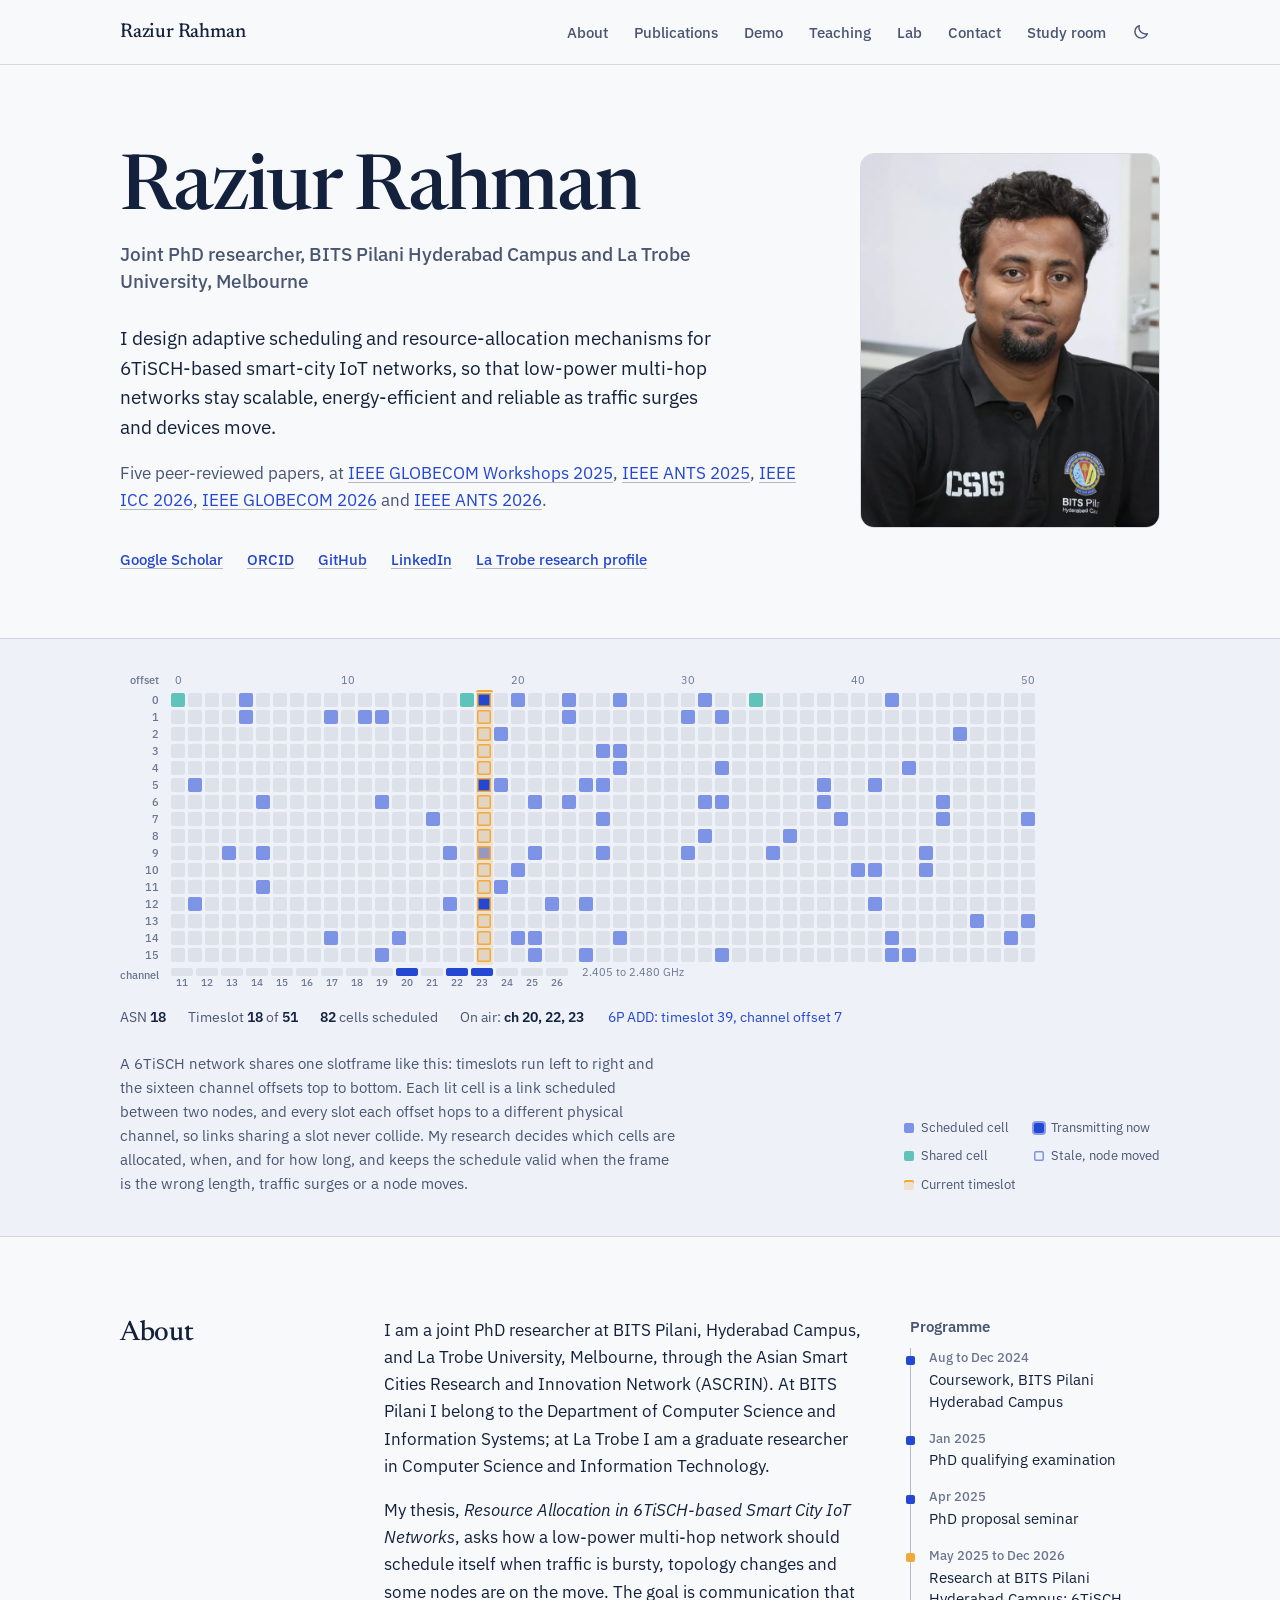
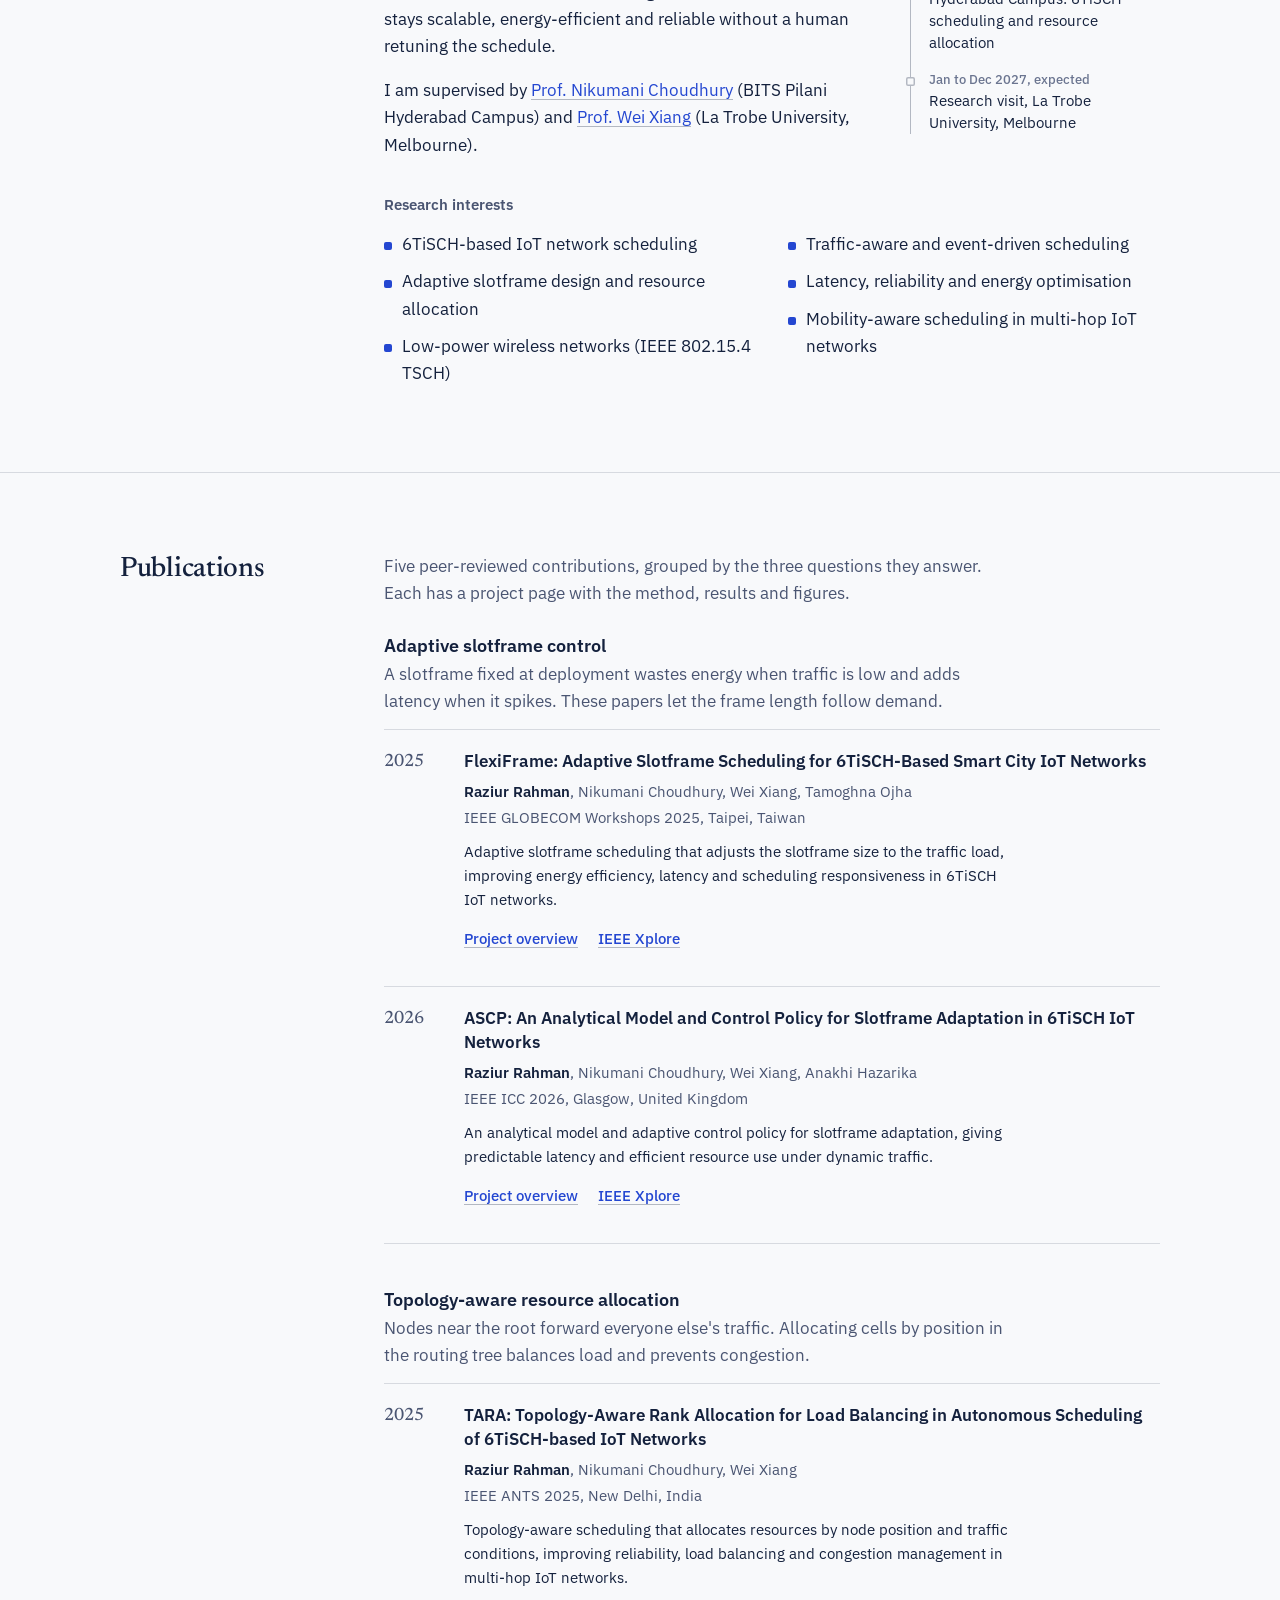
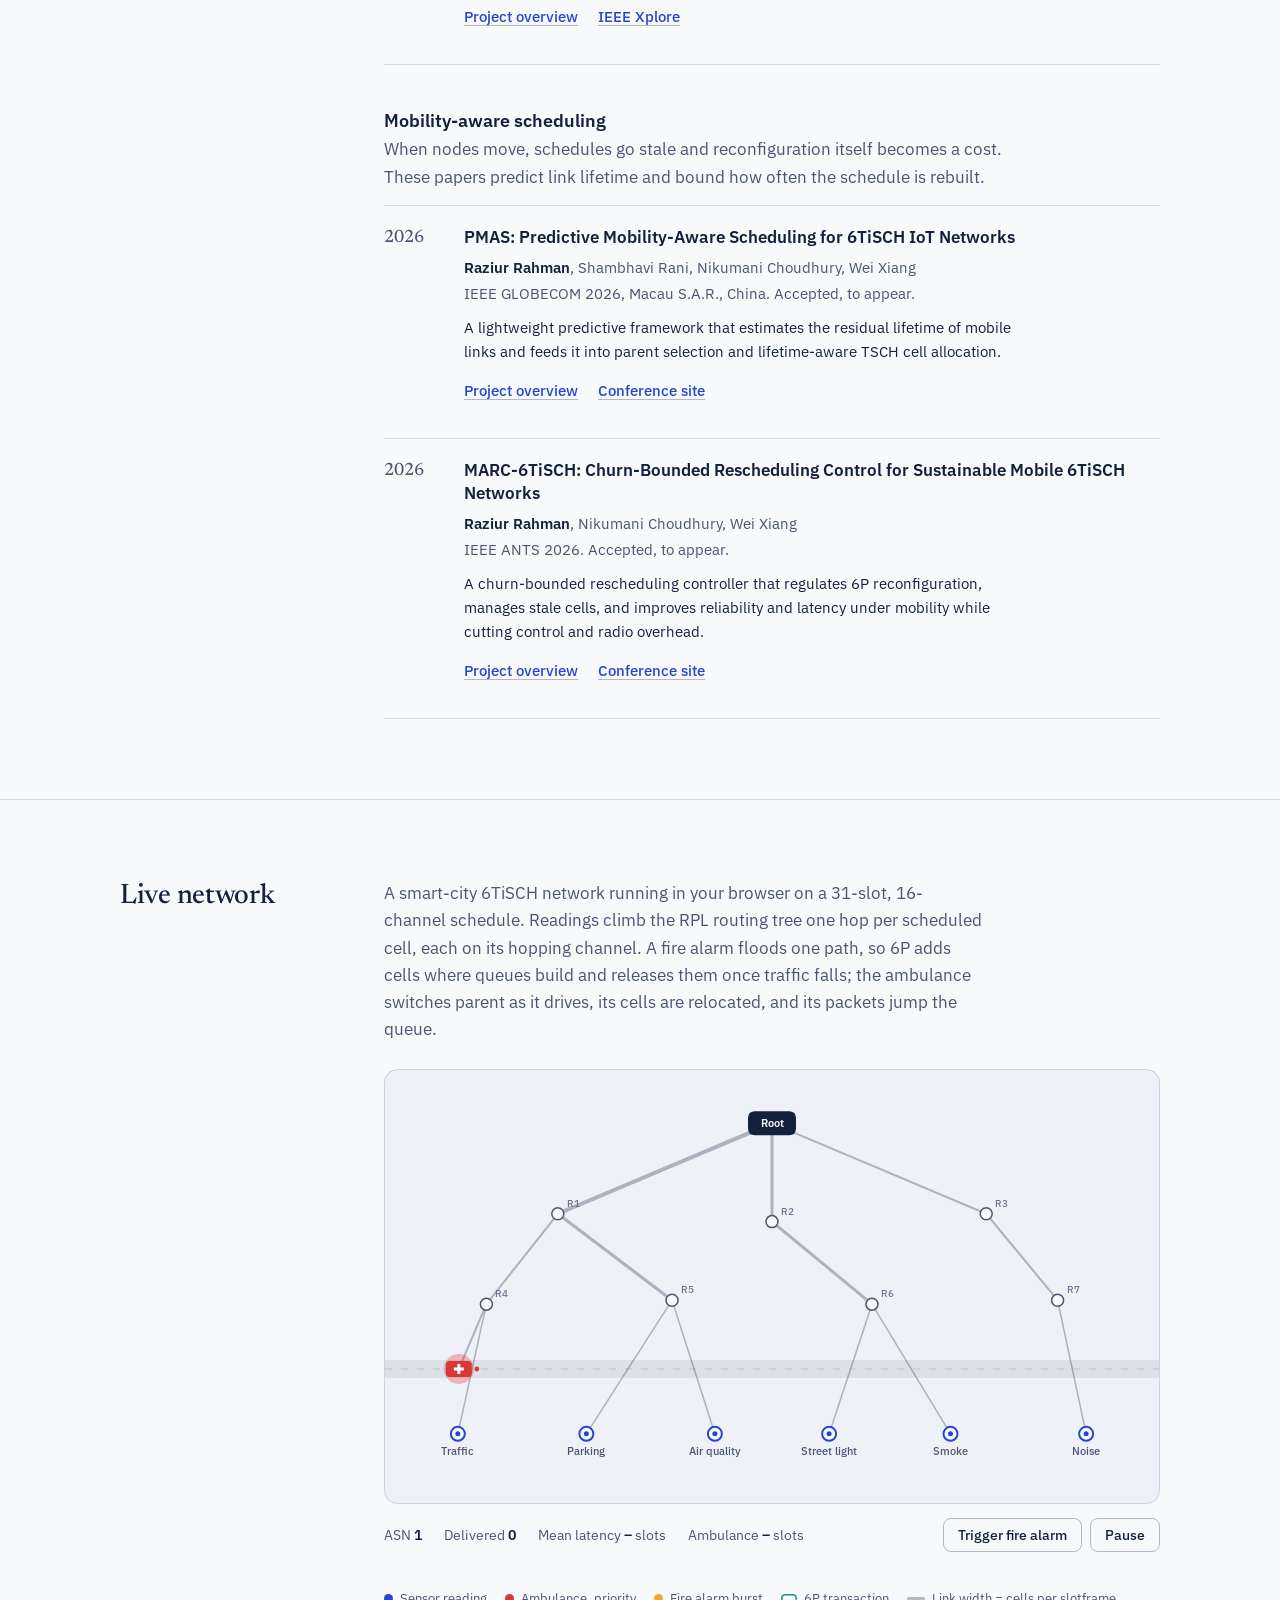
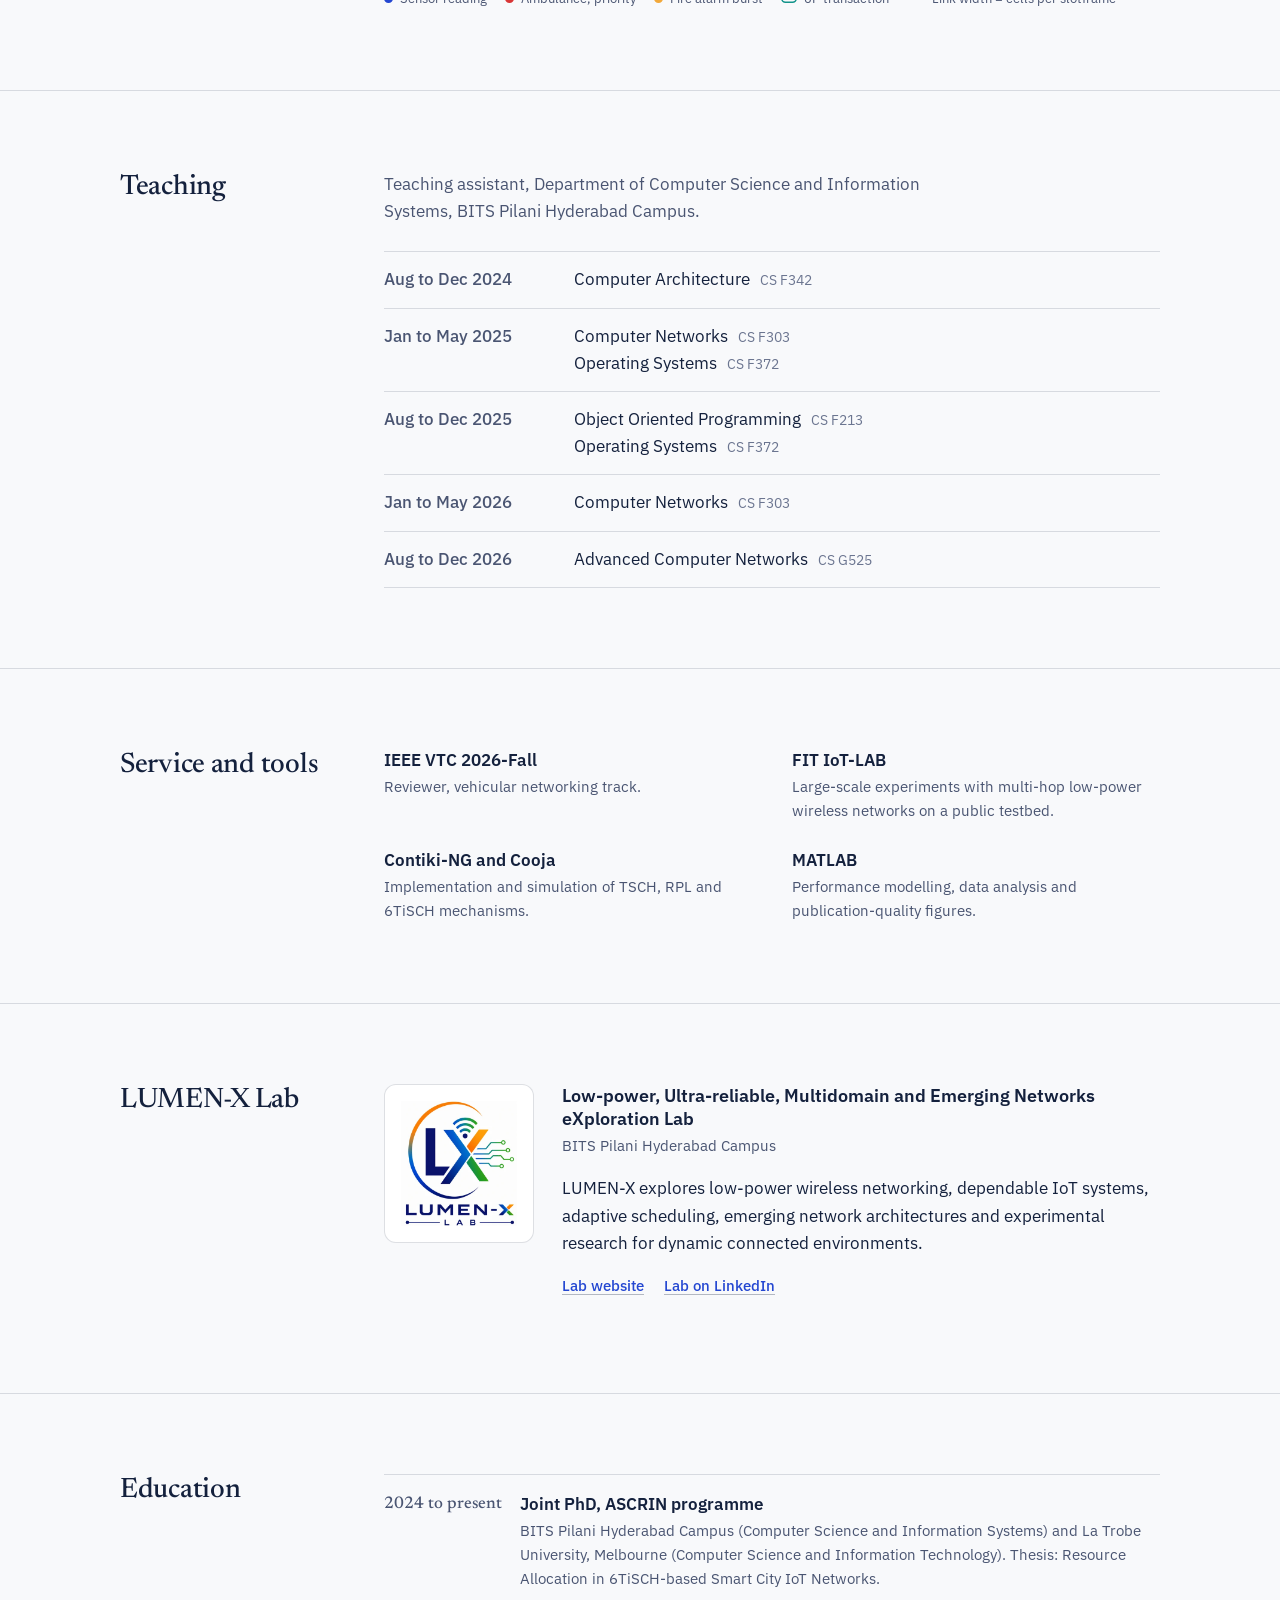
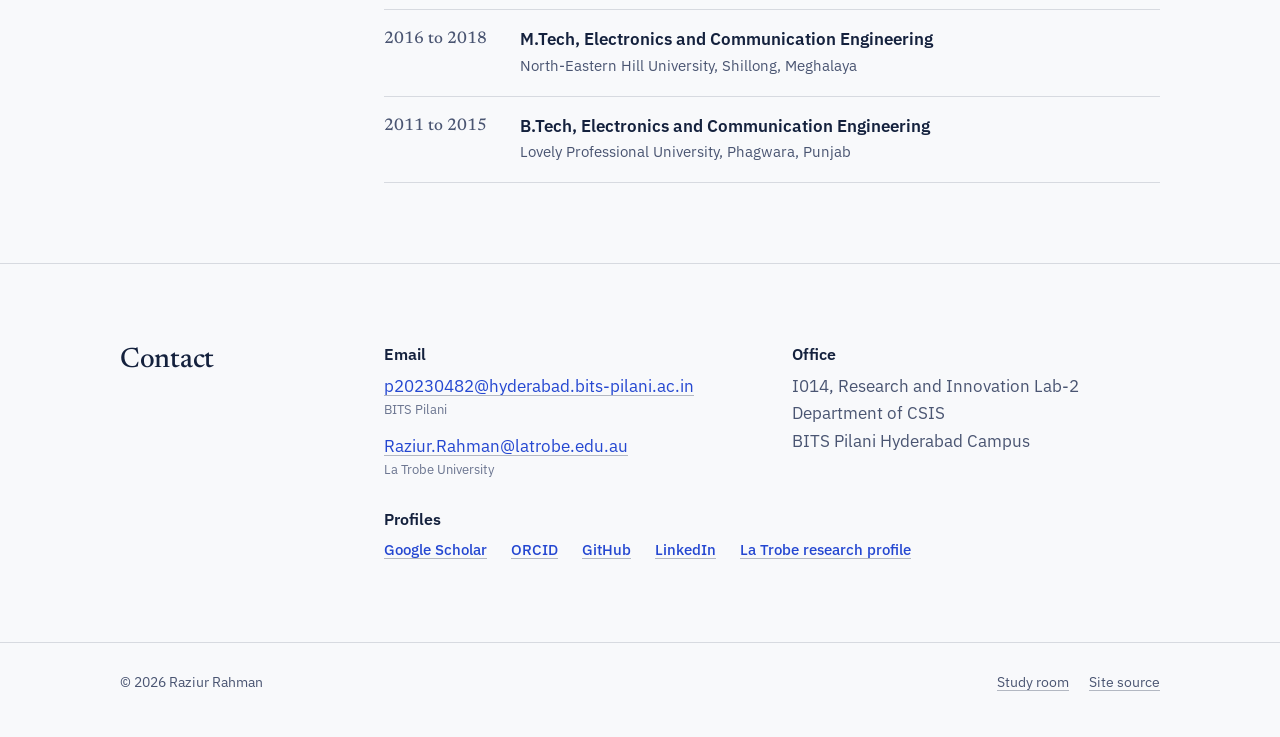
==== commit da6fb274: "Live network: RPL tree, 16-channel TSCH, 6P adaptation, mobility" ====
--- a/index.html
+++ b/index.html
@@ -1,201 +1,2305 @@
 <!DOCTYPE html>
-
 <html lang="en">
 <head>
 <meta charset="UTF-8">
-<meta name="viewport" content="width=device-width, initial-scale=1.0">
-<title>Raziur Rahman | PhD Researcher</title>
-
-<link href="https://fonts.googleapis.com/css2?family=Inter:wght@300;400;600&display=swap" rel="stylesheet">
+<meta name="viewport" content="width=device-width, initial-scale=1">
+
+<title>Raziur Rahman | Joint PhD Researcher in 6TiSCH and IoT</title>
+<meta name="description" content="Raziur Rahman is a joint PhD researcher at BITS Pilani, Hyderabad Campus, and La Trobe University, specializing in 6TiSCH, TSCH scheduling, adaptive resource allocation, and smart-city IoT networks.">
+<meta name="robots" content="index, follow, max-image-preview:large">
+<meta name="author" content="Raziur Rahman">
+<link rel="canonical" href="https://rahmanraziur.github.io/">
+<meta name="theme-color" content="#f8f9fb" media="(prefers-color-scheme: light)">
+<meta name="theme-color" content="#0d1321" media="(prefers-color-scheme: dark)">
+
+<script>
+/* Apply the saved or system theme before first paint to avoid a flash. */
+(function () {
+  try {
+    var t = localStorage.getItem("theme");
+    if (t !== "dark" && t !== "light") {
+      t = window.matchMedia("(prefers-color-scheme: dark)").matches ? "dark" : "light";
+    }
+    document.documentElement.setAttribute("data-theme", t);
+  } catch (e) {}
+})();
+</script>
+
+<script type="application/ld+json">
+{
+  "@context": "https://schema.org",
+  "@type": "ProfilePage",
+  "@id": "https://rahmanraziur.github.io/#profilepage",
+  "url": "https://rahmanraziur.github.io/",
+  "name": "Raziur Rahman | Joint PhD Researcher",
+  "description": "Academic profile of Raziur Rahman, a joint PhD researcher working on 6TiSCH, TSCH scheduling, adaptive resource allocation, and smart-city IoT networks.",
+  "primaryImageOfPage": {
+    "@type": "ImageObject",
+    "@id": "https://rahmanraziur.github.io/#primaryimage",
+    "url": "https://rahmanraziur.github.io/assets/images/profile.jpg",
+    "contentUrl": "https://rahmanraziur.github.io/assets/images/profile.jpg",
+    "caption": "Portrait of Raziur Rahman",
+    "name": "Raziur Rahman profile photograph",
+    "representativeOfPage": true
+  },
+  "mainEntity": {
+    "@type": "Person",
+    "@id": "https://rahmanraziur.github.io/#person",
+    "name": "Raziur Rahman",
+    "url": "https://rahmanraziur.github.io/",
+    "mainEntityOfPage": { "@id": "https://rahmanraziur.github.io/#profilepage" },
+    "image": { "@id": "https://rahmanraziur.github.io/#primaryimage" },
+    "jobTitle": "Joint Doctoral Researcher",
+    "description": "Joint PhD researcher at BITS Pilani, Hyderabad Campus, and La Trobe University, specializing in 6TiSCH, TSCH scheduling, adaptive resource allocation, and smart-city IoT networks.",
+    "affiliation": [
+      { "@type": "CollegeOrUniversity", "name": "BITS Pilani, Hyderabad Campus", "url": "https://www.bits-pilani.ac.in/hyderabad/" },
+      { "@type": "CollegeOrUniversity", "name": "La Trobe University", "url": "https://www.latrobe.edu.au/" }
+    ],
+    "knowsAbout": [
+      "6TiSCH", "IEEE 802.15.4e TSCH", "Internet of Things", "Adaptive Scheduling",
+      "Resource Allocation", "Low-Power Wireless Networks", "Smart-City IoT Networks"
+    ],
+    "sameAs": [
+      "https://scholars.latrobe.edu.au/r3rahman/about",
+      "https://scholar.google.com/citations?user=FUXiS7UAAAAJ&hl=en&authuser=1",
+      "https://github.com/rahmanraziur",
+      "https://www.linkedin.com/in/raziur247",
+      "https://orcid.org/0009-0003-6365-7915"
+    ]
+  }
+}
+</script>
+
+<!-- Open Graph -->
+<meta property="og:title" content="Raziur Rahman | Joint PhD Researcher in 6TiSCH and IoT">
+<meta property="og:description" content="Joint PhD researcher at BITS Pilani, Hyderabad Campus, and La Trobe University, working on 6TiSCH, TSCH scheduling, adaptive resource allocation, and smart-city IoT networks.">
+<meta property="og:image" content="https://rahmanraziur.github.io/assets/images/profile.jpg">
+<meta property="og:image:type" content="image/jpeg">
+<meta property="og:image:alt" content="Portrait of Raziur Rahman">
+<meta property="og:url" content="https://rahmanraziur.github.io/">
+<meta property="og:type" content="website">
+<meta property="og:site_name" content="Raziur Rahman">
+<meta property="og:locale" content="en_US">
+
+<!-- X / Twitter Card -->
+<meta name="twitter:card" content="summary_large_image">
+<meta name="twitter:title" content="Raziur Rahman | Joint PhD Researcher in 6TiSCH and IoT">
+<meta name="twitter:description" content="Joint PhD researcher working on 6TiSCH, TSCH scheduling, adaptive resource allocation, and smart-city IoT networks.">
+<meta name="twitter:image" content="https://rahmanraziur.github.io/assets/images/profile.jpg">
+<meta name="twitter:image:alt" content="Portrait of Raziur Rahman">
+
+<link rel="icon" type="image/png" sizes="32x32" href="assets/images/favicon.png">
+
+<link rel="preconnect" href="https://fonts.googleapis.com">
+<link rel="preconnect" href="https://fonts.gstatic.com" crossorigin>
+<link href="https://fonts.googleapis.com/css2?family=IBM+Plex+Sans:wght@400;500;600&family=Newsreader:opsz,wght@6..72,400..600&display=swap" rel="stylesheet">
 
 <style>
+/* ==========================================================
+   Tokens
+   ========================================================== */
+:root {
+  --bg: #f8f9fb;
+  --bg-glass: rgba(248, 249, 251, 0.88);
+  --band: #eef1f8;
+  --ink: #14213d;
+  --ink-2: #4a5572;
+  --ink-3: #6b7590;
+  --line: rgba(20, 33, 61, 0.14);
+  --line-strong: rgba(20, 33, 61, 0.3);
+  --accent: #2447d1;
+  --accent-hover: #1b37a8;
+  --accent-soft: rgba(36, 71, 209, 0.1);
+  --amber: #f2a93b;
+  --amber-soft: rgba(242, 169, 59, 0.22);
+  --alert: #d93636;
+  --cell: rgba(20, 33, 61, 0.08);
+  --cell-alloc: #7d93e6;
+  --cell-hot: #2447d1;
+  --cell-sh: #5fc3ba;
+  --cell-sh-hot: #13948b;
+  --pulse-tx: rgba(36, 71, 209, 0.5);
+  --pulse-sh: rgba(19, 148, 139, 0.5);
+  --cell-tx: #2447d1;
+  --demo-bg: #050b18;
+  --serif: "Newsreader", Georgia, "Times New Roman", serif;
+  --sans: "IBM Plex Sans", system-ui, -apple-system, "Segoe UI", Roboto, sans-serif;
+  color-scheme: light;
+}
+
+:root[data-theme="dark"] {
+  --bg: #0d1321;
+  --bg-glass: rgba(13, 19, 33, 0.88);
+  --band: #0a1020;
+  --ink: #e9edf5;
+  --ink-2: #aeb7cc;
+  --ink-3: #7f8aa6;
+  --line: rgba(233, 237, 245, 0.12);
+  --line-strong: rgba(233, 237, 245, 0.28);
+  --accent: #8fa3ff;
+  --accent-hover: #b4c1ff;
+  --accent-soft: rgba(143, 163, 255, 0.14);
+  --amber: #f5b95a;
+  --amber-soft: rgba(245, 185, 90, 0.2);
+  --alert: #ff7676;
+  --cell: rgba(233, 237, 245, 0.07);
+  --cell-alloc: #4f63b8;
+  --cell-hot: #9db0ff;
+  --cell-sh: #2a8f86;
+  --cell-sh-hot: #4fd8c9;
+  --pulse-tx: rgba(157, 176, 255, 0.55);
+  --pulse-sh: rgba(79, 216, 201, 0.55);
+  --cell-tx: #7c93ff;
+  color-scheme: dark;
+}
+
+/* Same dark tokens for people whose browser prefers dark and has JS off. */
+@media (prefers-color-scheme: dark) {
+  :root:not([data-theme="light"]) {
+    --bg: #0d1321;
+    --bg-glass: rgba(13, 19, 33, 0.88);
+    --band: #0a1020;
+    --ink: #e9edf5;
+    --ink-2: #aeb7cc;
+    --ink-3: #7f8aa6;
+    --line: rgba(233, 237, 245, 0.12);
+    --line-strong: rgba(233, 237, 245, 0.28);
+    --accent: #8fa3ff;
+    --accent-hover: #b4c1ff;
+    --accent-soft: rgba(143, 163, 255, 0.14);
+    --amber: #f5b95a;
+    --amber-soft: rgba(245, 185, 90, 0.2);
+    --alert: #ff7676;
+    --cell: rgba(233, 237, 245, 0.07);
+    --cell-alloc: #4f63b8;
+    --cell-hot: #9db0ff;
+    --cell-sh: #2a8f86;
+    --cell-sh-hot: #4fd8c9;
+    --pulse-tx: rgba(157, 176, 255, 0.55);
+    --pulse-sh: rgba(79, 216, 201, 0.55);
+    --cell-tx: #7c93ff;
+    color-scheme: dark;
+  }
+}
+
+/* ==========================================================
+   Base
+   ========================================================== */
+*, *::before, *::after { box-sizing: border-box; }
+
+html {
+  scroll-behavior: smooth;
+  -webkit-text-size-adjust: 100%;
+}
+
 body {
-  font-family: 'Inter', sans-serif;
   margin: 0;
-  background: #0b1120;
-  color: #e5e7eb;
-}
-
-header {
-  text-align: center;
-  padding: 100px 20px 60px;
-  background: linear-gradient(135deg, #0f172a, #020617);
-}
-
-header h1 {
-  font-size: 3rem;
-  margin: 0;
-}
-
-header p {
-  color: #94a3b8;
-  margin-top: 10px;
-  font-size: 1.1rem;
-}
-
-nav {
-  display: flex;
-  justify-content: center;
-  gap: 25px;
-  padding: 15px;
-  background: #020617;
+  background: var(--bg);
+  color: var(--ink);
+  font: 400 1.0625rem/1.6 var(--sans);
+  -webkit-font-smoothing: antialiased;
+  transition: background-color 0.25s ease, color 0.25s ease;
+}
+
+a {
+  color: var(--accent);
+  text-decoration: underline;
+  text-decoration-thickness: 1px;
+  text-underline-offset: 0.18em;
+  text-decoration-color: var(--line-strong);
+  transition: color 0.15s ease, text-decoration-color 0.15s ease;
+}
+a:hover { color: var(--accent-hover); text-decoration-color: currentColor; }
+
+:focus-visible {
+  outline: 2px solid var(--accent);
+  outline-offset: 3px;
+  border-radius: 3px;
+}
+
+img { max-width: 100%; height: auto; }
+
+.sr-only {
+  position: absolute;
+  width: 1px; height: 1px;
+  padding: 0; margin: -1px;
+  overflow: hidden; clip: rect(0 0 0 0);
+  white-space: nowrap; border: 0;
+}
+
+.wrap {
+  max-width: 1120px;
+  margin: 0 auto;
+  padding: 0 clamp(20px, 4vw, 40px);
+}
+
+section[id] { scroll-margin-top: 80px; }
+
+.btn {
+  font: 500 0.875rem/1 var(--sans);
+  color: var(--ink);
+  background: transparent;
+  border: 1px solid var(--line-strong);
+  border-radius: 8px;
+  padding: 9px 14px;
+  cursor: pointer;
+  transition: background-color 0.15s ease, border-color 0.15s ease;
+}
+.btn:hover { background: var(--accent-soft); border-color: var(--accent); }
+
+/* ==========================================================
+   Header
+   ========================================================== */
+.site-head {
   position: sticky;
   top: 0;
-}
-
-nav a {
-  color: #e5e7eb;
+  z-index: 50;
+  background: var(--bg-glass);
+  -webkit-backdrop-filter: blur(12px);
+  backdrop-filter: blur(12px);
+  border-bottom: 1px solid var(--line);
+}
+.site-head .wrap {
+  position: relative;
+  display: flex;
+  align-items: center;
+  justify-content: space-between;
+  gap: 16px;
+  min-height: 64px;
+}
+.brand {
+  font: 500 1.25rem/1 var(--serif);
+  letter-spacing: -0.01em;
+  color: var(--ink);
   text-decoration: none;
 }
-
-nav a:hover {
-  color: #38bdf8;
-}
-
-section {
-  max-width: 950px;
-  margin: auto;
-  padding: 70px 20px;
-}
-
-h2 {
-  color: #38bdf8;
-  margin-bottom: 25px;
-}
-
-.card {
-  background: #111827;
-  padding: 25px;
+.brand:hover { color: var(--ink); }
+
+.head-right { display: flex; align-items: center; gap: 4px; }
+
+.nav { display: flex; align-items: center; gap: 2px; }
+.nav a {
+  font: 500 0.9375rem/1 var(--sans);
+  color: var(--ink-2);
+  text-decoration: none;
+  padding: 10px 12px;
+  border-radius: 6px;
+}
+.nav a:hover { color: var(--ink); background: var(--accent-soft); }
+
+.theme-btn, .menu-btn {
+  display: inline-flex;
+  align-items: center;
+  justify-content: center;
+  gap: 6px;
+  height: 38px;
+  min-width: 38px;
+  padding: 0 10px;
+  color: var(--ink-2);
+  background: transparent;
+  border: 0;
+  border-radius: 8px;
+  cursor: pointer;
+  font: 500 0.9375rem/1 var(--sans);
+}
+.theme-btn:hover, .menu-btn:hover { color: var(--ink); background: var(--accent-soft); }
+.theme-btn svg { width: 18px; height: 18px; }
+.ic-sun { display: none; }
+:root[data-theme="dark"] .ic-sun { display: block; }
+:root[data-theme="dark"] .ic-moon { display: none; }
+.menu-btn { display: none; }
+
+@media (max-width: 859px) {
+  .menu-btn { display: inline-flex; }
+  .nav {
+    display: none;
+    position: absolute;
+    top: 100%;
+    left: 0;
+    right: 0;
+    flex-direction: column;
+    align-items: stretch;
+    gap: 0;
+    padding: 6px clamp(20px, 4vw, 40px) 14px;
+    background: var(--bg);
+    border-bottom: 1px solid var(--line);
+  }
+  .nav.open { display: flex; }
+  .nav a {
+    padding: 13px 4px;
+    font-size: 1.0625rem;
+    border-radius: 0;
+    border-bottom: 1px solid var(--line);
+  }
+  .nav a:last-child { border-bottom: 0; }
+  .nav a:hover { background: transparent; }
+}
+
+/* ==========================================================
+   Hero
+   ========================================================== */
+.hero { padding: clamp(40px, 7vw, 88px) 0 clamp(40px, 6vw, 64px); }
+.hero .wrap {
+  display: grid;
+  grid-template-columns: minmax(0, 1fr) 300px;
+  gap: clamp(32px, 5vw, 72px);
+  align-items: start;
+}
+.hero h1 {
+  margin: 0 0 12px;
+  font: 500 clamp(2.75rem, 7vw, 4.75rem)/1 var(--serif);
+  letter-spacing: -0.022em;
+  font-optical-sizing: auto;
+}
+.hero .role {
+  margin: 0 0 30px;
+  font: 500 1.1875rem/1.4 var(--sans);
+  color: var(--ink-2);
+  max-width: 32em;
+}
+.hero .statement {
+  margin: 0 0 18px;
+  font-size: 1.1875rem;
+  line-height: 1.55;
+  max-width: 32em;
+}
+.hero .proof {
+  margin: 0 0 32px;
+  color: var(--ink-2);
+  max-width: 40em;
+}
+.hero .links {
+  display: flex;
+  flex-wrap: wrap;
+  gap: 10px 24px;
+  margin: 0;
+  padding: 0;
+  list-style: none;
+}
+.hero .links a { font-weight: 500; font-size: 0.9375rem; }
+
+.portrait { margin: 0; }
+.portrait img {
+  display: block;
+  width: 100%;
+  aspect-ratio: 4 / 5;
+  object-fit: cover;
   border-radius: 14px;
-  margin-bottom: 20px;
-  transition: 0.3s;
-}
-
-.card:hover {
-  transform: translateY(-6px);
-}
-
-ul {
-  padding-left: 20px;
-}
-
-a {
-  color: #38bdf8;
-}
-
-footer {
+  border: 1px solid var(--line);
+}
+
+@media (max-width: 859px) {
+  .hero .wrap { grid-template-columns: 1fr; gap: 28px; }
+  .portrait { order: -1; width: 150px; }
+  .portrait img { border-radius: 12px; }
+  .hero .role, .hero .statement { font-size: 1.0625rem; }
+}
+
+/* Single page-load moment: hero text fades in, then the slotframe schedules itself in. */
+.hero .in { animation: rise 0.6s ease both; }
+.hero .in:nth-child(2) { animation-delay: 0.05s; }
+@keyframes rise {
+  from { opacity: 0; transform: translateY(6px); }
+  to { opacity: 1; transform: none; }
+}
+
+/* ==========================================================
+   Slotframe band (network-wide 6TiSCH schedule, 16 channel offsets)
+   ========================================================== */
+.band {
+  background: var(--band);
+  border-top: 1px solid var(--line);
+  border-bottom: 1px solid var(--line);
+  padding: 34px 0 40px;
+}
+
+.sf {
+  --s: 14px;   /* cell size */
+  --g: 3px;    /* gap */
+  --hs: 22px;  /* physical-channel block width */
+  display: grid;
+  grid-template-columns: auto minmax(0, 1fr);
+  gap: 6px 12px;
+  align-items: start;
+}
+.sf-axis {
+  font-size: 0.6875rem;
+  font-weight: 500;
+  line-height: 14px;
+  color: var(--ink-3);
+  text-align: right;
+  white-space: nowrap;
+}
+.sf-ticks { position: relative; height: 14px; }
+.sf-ticks span {
+  position: absolute;
+  top: 0;
+  transition: opacity 0.4s ease;
+  transform: translateX(-50%);
+  font-size: 0.6875rem;
+  line-height: 14px;
+  color: var(--ink-3);
+  font-variant-numeric: tabular-nums;
+}
+.sf-labels { display: grid; gap: var(--g); }
+.sf-labels span {
+  height: var(--s);
+  line-height: var(--s);
+  font-size: 0.6875rem;
+  font-weight: 500;
+  color: var(--ink-3);
+  text-align: right;
+  font-variant-numeric: tabular-nums;
+}
+.sf-stage { position: relative; min-width: 0; }
+.sf-grid {
+  display: grid;
+  grid-template-columns: repeat(var(--cols, 41), var(--s));
+  grid-auto-rows: var(--s);
+  gap: var(--g);
+  width: max-content;
+  position: relative;
+}
+.sf-cursor {
+  position: absolute;
+  top: calc(var(--g) * -1);
+  bottom: calc(var(--g) * -1);
+  left: calc(var(--g) / -2);
+  width: calc(var(--s) + var(--g));
+  background: var(--amber-soft);
+  border-top: 2px solid var(--amber);
+  border-radius: 2px;
+  pointer-events: none;
+  transition: transform 90ms ease-out;
+}
+
+/* cell states */
+.c {
+  --pulse: var(--pulse-tx);
+  display: block;
+  width: var(--s);
+  height: var(--s);
+  border-radius: 2px;
+  background: var(--cell);
+  opacity: 0;
+  transition: opacity 0.4s ease var(--d, 0ms), background-color 0.4s ease;
+}
+.c.on { opacity: 1; }
+.c.al { background: var(--cell-alloc); }
+.c.sh { background: var(--cell-sh); --pulse: var(--pulse-sh); }
+.c.stale { background: transparent; box-shadow: inset 0 0 0 1.5px var(--cell-alloc); }
+.c.now { box-shadow: inset 0 0 0 1.5px var(--amber); }
+.c.fire {
+  background: var(--cell-hot);
+  transition: background-color 0s;
+  animation: fire 0.55s ease-out;
+  position: relative;
+  z-index: 2;
+}
+.c.sh.fire { background: var(--cell-sh-hot); }
+.c.pop { animation: pop 0.45s cubic-bezier(0.2, 0.9, 0.3, 1.25); }
+.c.gone { animation: gone 0.35s ease-in forwards; }
+.c.cut { opacity: 0; transition-delay: 0ms; }
+
+@keyframes fire {
+  from { box-shadow: inset 0 0 0 1.5px var(--amber), 0 0 0 0 var(--pulse); }
+  to   { box-shadow: inset 0 0 0 1.5px var(--amber), 0 0 0 8px transparent; }
+}
+@keyframes pop { from { transform: scale(0.2); } to { transform: none; } }
+@keyframes gone { to { transform: scale(0.2); opacity: 0; } }
+
+/* physical-channel strip: where the active offsets land this slot */
+.sf-hoprow { display: flex; flex-wrap: wrap; align-items: flex-start; gap: 4px 14px; }
+.sf-hop {
+  display: grid;
+  grid-template-columns: repeat(16, var(--hs));
+  gap: var(--g);
+  width: max-content;
+}
+.h { display: block; }
+.h i {
+  display: block;
+  height: 8px;
+  border-radius: 2px;
+  background: var(--cell);
+  transition: background-color 0.35s ease;
+}
+.h.on i { background: var(--cell-hot); transition-duration: 0s; }
+.h.on.sh i { background: var(--cell-sh-hot); }
+.h b {
+  display: block;
+  font-weight: 500;
+  font-size: 0.625rem;
+  line-height: 14px;
   text-align: center;
-  padding: 30px;
-  background: #020617;
-  color: #6b7280;
+  color: var(--ink-3);
+  font-variant-numeric: tabular-nums;
+}
+.sf-ghz {
+  font-size: 0.6875rem;
+  line-height: 8px;
+  color: var(--ink-3);
+  white-space: nowrap;
+}
+
+.sf-readout {
+  display: flex;
+  flex-wrap: wrap;
+  gap: 4px 22px;
+  margin: 16px 0 0;
+  font-size: 0.875rem;
+  color: var(--ink-2);
+  font-variant-numeric: tabular-nums;
+}
+.sf-readout b { font-weight: 600; color: var(--ink); }
+.sf-air { min-width: 9em; }
+.sf-event { color: var(--accent); min-width: 14em; }
+
+.sf-foot {
+  display: grid;
+  grid-template-columns: minmax(0, 1fr) auto;
+  gap: 18px 48px;
+  align-items: end;
+  margin-top: 24px;
+}
+.sf-caption {
+  margin: 0;
+  max-width: 62ch;
+  font-size: 0.9375rem;
+  line-height: 1.6;
+  color: var(--ink-2);
+}
+.legend {
+  display: grid;
+  grid-template-columns: repeat(2, auto);
+  gap: 8px 18px;
+  margin: 0;
+  padding: 0;
+  list-style: none;
+  font-size: 0.8125rem;
+  color: var(--ink-2);
+}
+.legend i {
+  display: inline-block;
+  width: 10px; height: 10px;
+  border-radius: 2px;
+  margin-right: 7px;
+  vertical-align: -1px;
+}
+.legend .l-al { background: var(--cell-alloc); }
+.legend .l-sh { background: var(--cell-sh); }
+.legend .l-hot { background: var(--cell-hot); box-shadow: 0 0 0 2px var(--pulse-tx); }
+.legend .l-stale { box-shadow: inset 0 0 0 1.5px var(--cell-alloc); }
+.legend .l-now { background: var(--amber-soft); box-shadow: inset 0 2px 0 var(--amber); }
+
+@media (max-width: 859px) {
+  .sf { --s: 11px; --g: 2px; --hs: 18px; gap: 5px 10px; }
+  .sf-foot { grid-template-columns: 1fr; }
+  .legend { display: flex; flex-wrap: wrap; }
+}
+@media (max-width: 520px) {
+  .sf { --s: 8px; --g: 2px; --hs: 16px; gap: 4px 8px; }
+  .sf-labels span, .sf-axis, .sf-ticks span { font-size: 0.625rem; }
+  .sf-labels span { line-height: var(--s); }
+  .sf-ghz { display: none; }
+}
+
+/* ==========================================================
+   Sections (left rail with the title, content on the right)
+   ========================================================== */
+.section {
+  padding: clamp(48px, 7vw, 80px) 0;
+  border-top: 1px solid var(--line);
+}
+.band + .section { border-top: 0; }
+.section .wrap {
+  display: grid;
+  grid-template-columns: 200px minmax(0, 1fr);
+  gap: 20px clamp(32px, 5vw, 64px);
+  align-items: start;
+}
+.section h2 {
+  position: sticky;
+  top: 88px;
+  margin: 0;
+  font: 500 1.75rem/1.15 var(--serif);
+  letter-spacing: -0.01em;
+}
+.content { max-width: 800px; min-width: 0; }
+.lead {
+  margin: 0 0 26px;
+  color: var(--ink-2);
+  max-width: 60ch;
+}
+.prose p { margin: 0 0 1em; max-width: 64ch; }
+.prose p:last-child { margin-bottom: 0; }
+
+@media (max-width: 859px) {
+  .section .wrap { grid-template-columns: 1fr; gap: 14px; }
+  .section h2 { position: static; }
+}
+
+/* About: prose and programme timeline side by side */
+.about {
+  display: grid;
+  grid-template-columns: minmax(0, 1fr) 250px;
+  gap: 36px 48px;
+}
+.about .prose { grid-row: 1; }
+.about .tl { grid-row: 1; }
+.about .interests-wrap { grid-column: 1 / -1; }
+@media (max-width: 1023px) {
+  .about { grid-template-columns: 1fr; }
+  .about .prose, .about .tl { grid-row: auto; }
+}
+
+.about h3 {
+  margin: 0 0 12px;
+  font: 600 0.9375rem/1.3 var(--sans);
+  color: var(--ink-2);
+}
+
+/* Timeline: square markers echo the slotframe. Filled = done, amber = now, outlined = ahead. */
+.tl { margin: 0; padding: 0; list-style: none; }
+.tl ol {
+  margin: 0;
+  padding: 0 0 0 18px;
+  list-style: none;
+  border-left: 1px solid var(--line-strong);
+}
+.tl li { position: relative; padding: 0 0 16px; }
+.tl li:last-child { padding-bottom: 0; }
+.tl li::before {
+  content: "";
+  position: absolute;
+  left: -23px;
+  top: 0.45em;
+  width: 9px; height: 9px;
+  border-radius: 2px;
+  background: var(--cell-tx);
+}
+.tl li.now::before { background: var(--amber); }
+.tl li.ahead::before { background: var(--bg); box-shadow: inset 0 0 0 1.5px var(--line-strong); }
+.tl time {
+  display: block;
+  font-size: 0.8125rem;
+  font-weight: 500;
+  color: var(--ink-3);
+  font-variant-numeric: tabular-nums;
+}
+.tl .t { display: block; font-size: 0.9375rem; line-height: 1.45; }
+
+.interests {
+  margin: 0;
+  padding: 0;
+  list-style: none;
+  columns: 2;
+  column-gap: 32px;
+}
+.interests li {
+  position: relative;
+  padding: 5px 0 5px 18px;
+  break-inside: avoid;
+  color: var(--ink);
+}
+.interests li::before {
+  content: "";
+  position: absolute;
+  left: 0;
+  top: 0.95em;
+  width: 8px; height: 8px;
+  border-radius: 2px;
+  background: var(--cell-tx);
+}
+@media (max-width: 600px) { .interests { columns: 1; } }
+
+/* ==========================================================
+   Publications
+   ========================================================== */
+.group + .group { margin-top: 44px; }
+.group h3 {
+  margin: 0 0 4px;
+  font: 600 1.125rem/1.3 var(--sans);
+}
+.group .gdesc {
+  margin: 0 0 14px;
+  color: var(--ink-2);
+  max-width: 62ch;
+}
+.pub {
+  display: grid;
+  grid-template-columns: 64px minmax(0, 1fr);
+  gap: 0 16px;
+  padding: 20px 0;
+  border-top: 1px solid var(--line);
+}
+.pub:last-child { border-bottom: 1px solid var(--line); }
+.pub .year {
+  font: 500 1.125rem/1.35 var(--serif);
+  color: var(--ink-2);
+}
+.pub h4 {
+  margin: 0 0 6px;
+  font: 600 1.0625rem/1.4 var(--sans);
+}
+.pub .authors { margin: 0 0 2px; font-size: 0.9375rem; color: var(--ink-2); }
+.pub .authors b { font-weight: 600; color: var(--ink); }
+.pub .venue { margin: 0 0 10px; font-size: 0.9375rem; color: var(--ink-2); }
+.pub .summary {
+  margin: 0 0 12px;
+  font-size: 0.9375rem;
+  line-height: 1.6;
+  max-width: 62ch;
+}
+.pub .actions {
+  display: flex;
+  flex-wrap: wrap;
+  gap: 6px 20px;
+  font-size: 0.9375rem;
+  font-weight: 500;
+}
+@media (max-width: 520px) {
+  .pub { grid-template-columns: 1fr; }
+  .pub .year { margin-bottom: 2px; }
+}
+
+/* ==========================================================
+   Live network demo
+   ========================================================== */
+.demo-panel {
+  border: 1px solid var(--line);
+  border-radius: 14px;
+  overflow: hidden;
+  background: var(--band);
+}
+.demo-panel canvas { display: block; width: 100%; }
+.demo-bar {
+  display: flex;
+  flex-wrap: wrap;
+  align-items: center;
+  justify-content: space-between;
+  gap: 12px 20px;
+  margin-top: 14px;
+}
+.demo-stats {
+  display: flex;
+  flex-wrap: wrap;
+  gap: 4px 22px;
+  margin: 0;
+  font-size: 0.875rem;
+  color: var(--ink-2);
+  font-variant-numeric: tabular-nums;
+}
+.demo-stats b { font-weight: 600; color: var(--ink); }
+.demo-btns { display: flex; flex-wrap: wrap; gap: 8px; }
+.btn:disabled { opacity: 0.45; cursor: default; background: transparent; border-color: var(--line-strong); }
+.demo-event { margin: 8px 0 0; min-height: 1.5em; font-size: 0.875rem; color: var(--accent); }
+.demo-legend {
+  display: flex;
+  flex-wrap: wrap;
+  gap: 6px 18px;
+  margin: 8px 0 0;
+  padding: 0;
+  list-style: none;
+  font-size: 0.8125rem;
+  color: var(--ink-2);
+}
+.demo-legend i {
+  display: inline-block;
+  width: 9px; height: 9px;
+  border-radius: 50%;
+  margin-right: 7px;
+  vertical-align: 0;
+}
+.demo-legend .k-data { background: var(--accent); }
+.demo-legend .k-ev { background: var(--alert); }
+.demo-legend .k-fire { background: var(--amber); }
+.demo-legend .k-6p { width: 16px; border-radius: 5px; box-shadow: inset 0 0 0 1.5px var(--cell-sh-hot); }
+.demo-legend .k-cell { width: 18px; height: 3px; border-radius: 2px; background: var(--line-strong); vertical-align: 3px; }
+
+/* ==========================================================
+   Teaching table
+   ========================================================== */
+.tbl { width: 100%; border-collapse: collapse; }
+.tbl th, .tbl td {
+  text-align: left;
+  vertical-align: top;
+  padding: 14px 16px 14px 0;
+  border-top: 1px solid var(--line);
+}
+.tbl tr:last-child th, .tbl tr:last-child td { border-bottom: 1px solid var(--line); }
+.tbl th {
+  width: 190px;
+  font-weight: 500;
+  color: var(--ink-2);
+  white-space: nowrap;
+  font-variant-numeric: tabular-nums;
+}
+.tbl td span { display: block; }
+.tbl td small { color: var(--ink-3); font-size: 0.875rem; margin-left: 6px; }
+@media (max-width: 520px) {
+  .tbl th, .tbl td { display: block; width: auto; }
+  .tbl th { padding-bottom: 2px; }
+  .tbl td { padding-top: 0; border-top: 0; }
+  .tbl tr:last-child th { border-bottom: 0; }
+}
+
+/* ==========================================================
+   Service and tools, lab, education, contact
+   ========================================================== */
+.grid2 {
+  display: grid;
+  grid-template-columns: repeat(2, minmax(0, 1fr));
+  gap: 26px 40px;
+  margin: 0;
+  padding: 0;
+  list-style: none;
+}
+.grid2 h3 { margin: 0 0 3px; font: 600 1.0625rem/1.35 var(--sans); }
+.grid2 p { margin: 0; color: var(--ink-2); font-size: 0.9375rem; }
+@media (max-width: 600px) { .grid2 { grid-template-columns: 1fr; } }
+
+.lab {
+  display: grid;
+  grid-template-columns: 150px minmax(0, 1fr);
+  gap: 28px;
+  align-items: start;
+}
+.lab .plate {
+  background: #fff;
+  border: 1px solid var(--line);
+  border-radius: 12px;
+  padding: 16px;
+}
+.lab .plate img { display: block; width: 100%; height: auto; }
+.lab h3 { margin: 0 0 4px; font: 600 1.125rem/1.3 var(--sans); }
+.lab .full { margin: 0 0 12px; color: var(--ink-2); font-size: 0.9375rem; }
+.lab p { max-width: 60ch; }
+.lab .actions { display: flex; flex-wrap: wrap; gap: 6px 20px; font-weight: 500; font-size: 0.9375rem; }
+@media (max-width: 520px) { .lab { grid-template-columns: 1fr; } .lab .plate { width: 130px; } }
+
+.entry {
+  display: grid;
+  grid-template-columns: 120px minmax(0, 1fr);
+  gap: 0 16px;
+  padding: 18px 0;
+  border-top: 1px solid var(--line);
+}
+.entry:last-child { border-bottom: 1px solid var(--line); }
+.entry .when {
+  font: 500 1.0625rem/1.45 var(--serif);
+  color: var(--ink-2);
+  font-variant-numeric: tabular-nums;
+}
+.entry h3 { margin: 0 0 2px; font: 600 1.0625rem/1.4 var(--sans); }
+.entry p { margin: 0; color: var(--ink-2); font-size: 0.9375rem; }
+@media (max-width: 520px) { .entry { grid-template-columns: 1fr; } }
+
+.contact {
+  display: grid;
+  grid-template-columns: repeat(2, minmax(0, 1fr));
+  gap: 28px 40px;
+}
+.contact h3 { margin: 0 0 8px; font: 600 1rem/1.3 var(--sans); }
+.contact p { margin: 0 0 12px; }
+.contact p:last-child { margin-bottom: 0; }
+.contact small { display: block; color: var(--ink-3); font-size: 0.8125rem; }
+.contact address { font-style: normal; color: var(--ink-2); }
+.contact .profiles { grid-column: 1 / -1; }
+.contact .profiles ul {
+  display: flex;
+  flex-wrap: wrap;
+  gap: 8px 24px;
+  margin: 0;
+  padding: 0;
+  list-style: none;
+  font-weight: 500;
+  font-size: 0.9375rem;
+}
+@media (max-width: 600px) { .contact { grid-template-columns: 1fr; } }
+
+/* ==========================================================
+   Footer
+   ========================================================== */
+.foot {
+  border-top: 1px solid var(--line);
+  padding: 28px 0 44px;
+  font-size: 0.875rem;
+  color: var(--ink-2);
+}
+.foot .wrap {
+  display: flex;
+  flex-wrap: wrap;
+  justify-content: space-between;
+  gap: 8px 24px;
+}
+.foot ul { display: flex; gap: 20px; margin: 0; padding: 0; list-style: none; }
+.foot a { color: var(--ink-2); }
+.foot a:hover { color: var(--ink); }
+
+/* ==========================================================
+   Motion and print
+   ========================================================== */
+@media (prefers-reduced-motion: reduce) {
+  html { scroll-behavior: auto; }
+  .hero .in { animation: none; }
+  .c, .sf-cursor, a, .btn { transition: none; }
+}
+
+@media print {
+  .site-head, .band, #demo, .foot ul { display: none; }
+  body { background: #fff; color: #000; }
+  a { color: #000; }
+  .section, .hero { padding: 24px 0; }
+  .section h2 { position: static; }
 }
 </style>
-
 </head>
 
 <body>
 
-<header>
-  <h1>Raziur Rahman</h1>
-  <p>PhD Research Scholar | 6TiSCH | IoT | Smart Cities</p>
+<header class="site-head">
+  <div class="wrap">
+    <a class="brand" href="#top">Raziur Rahman</a>
+
+    <div class="head-right">
+      <nav class="nav" id="nav" aria-label="Primary">
+        <a href="#about">About</a>
+        <a href="#publications">Publications</a>
+        <a href="#demo">Demo</a>
+        <a href="#teaching">Teaching</a>
+        <a href="#lab">Lab</a>
+        <a href="#contact">Contact</a>
+        <a href="focus/">Study room</a>
+      </nav>
+
+      <button class="theme-btn" id="themeToggle" type="button" aria-label="Switch colour theme">
+        <svg class="ic-moon" viewBox="0 0 24 24" fill="none" stroke="currentColor" stroke-width="1.8" stroke-linecap="round" stroke-linejoin="round" aria-hidden="true">
+          <path d="M20.5 14.2A8.5 8.5 0 0 1 9.8 3.5a8.5 8.5 0 1 0 10.7 10.7Z"/>
+        </svg>
+        <svg class="ic-sun" viewBox="0 0 24 24" fill="none" stroke="currentColor" stroke-width="1.8" stroke-linecap="round" aria-hidden="true">
+          <circle cx="12" cy="12" r="4"/>
+          <path d="M12 2.5v2.2M12 19.3v2.2M2.5 12h2.2M19.3 12h2.2M5.3 5.3l1.5 1.5M17.2 17.2l1.5 1.5M5.3 18.7l1.5-1.5M17.2 6.8l1.5-1.5"/>
+        </svg>
+      </button>
+
+      <button class="menu-btn" id="menuBtn" type="button" aria-expanded="false" aria-controls="nav">Menu</button>
+    </div>
+  </div>
 </header>
 
-<nav>
-  <a href="#about">About</a>
-  <a href="#research">Research</a>
-  <a href="#contributions">Contributions</a>
-  <a href="#publications">Publications</a>
-  <a href="#skills">Skills</a>
-  <a href="#contact">Contact</a>
-</nav>
-
-<section id="about">
-  <h2>About</h2>
-  <div class="card">
-    <p>
-      I am a PhD Research Scholar working on resource allocation and scheduling in 6TiSCH-based smart city IoT networks at BITS Pilani, Hyderabad in collaboration with La Trobe University, Australia.
-      My research focuses on designing scalable, energy-efficient, and adaptive communication mechanisms for low-power wireless networks.
-    </p>
+<main id="top">
+
+<!-- ======================= Hero ======================= -->
+<section class="hero">
+  <div class="wrap">
+    <div class="in">
+      <h1>Raziur Rahman</h1>
+      <p class="role">Joint PhD researcher, BITS Pilani Hyderabad Campus and La Trobe University, Melbourne</p>
+
+      <p class="statement">
+        I design adaptive scheduling and resource-allocation mechanisms for 6TiSCH-based
+        smart-city IoT networks, so that low-power multi-hop networks stay scalable,
+        energy-efficient and reliable as traffic surges and devices move.
+      </p>
+
+      <p class="proof">
+        Five peer-reviewed papers, at
+        <a href="#pub-flexiframe">IEEE GLOBECOM Workshops 2025</a>,
+        <a href="#pub-tara">IEEE ANTS 2025</a>,
+        <a href="#pub-ascp">IEEE ICC 2026</a>,
+        <a href="#pub-pmas">IEEE GLOBECOM 2026</a> and
+        <a href="#pub-marc">IEEE ANTS 2026</a>.
+      </p>
+
+      <ul class="links">
+        <li><a href="https://scholar.google.com/citations?user=FUXiS7UAAAAJ&amp;hl=en" target="_blank" rel="noopener noreferrer">Google Scholar</a></li>
+        <li><a href="https://orcid.org/0009-0003-6365-7915" target="_blank" rel="noopener noreferrer">ORCID</a></li>
+        <li><a href="https://github.com/rahmanraziur" target="_blank" rel="noopener noreferrer">GitHub</a></li>
+        <li><a href="https://www.linkedin.com/in/raziur247" target="_blank" rel="noopener noreferrer">LinkedIn</a></li>
+        <li><a href="https://scholars.latrobe.edu.au/r3rahman/about" target="_blank" rel="noopener noreferrer">La Trobe research profile</a></li>
+      </ul>
+    </div>
+
+    <figure class="portrait in">
+      <img src="[data-uri]" width="720" height="900"
+           alt="Portrait of Raziur Rahman, joint PhD researcher in 6TiSCH and IoT"
+           title="Raziur Rahman" decoding="async">
+    </figure>
   </div>
 </section>
 
-<section id="research">
-  <h2>Research Overview</h2>
-  <div class="card">
+<!-- ======================= Slotframe ======================= -->
+<section class="band" id="slotframe" aria-labelledby="sfTitle">
+  <div class="wrap">
+    <h2 id="sfTitle" class="sr-only">A live 6TiSCH network schedule</h2>
+    <p class="sr-only">
+      Animated schedule: timeslots across, the sixteen channel offsets down. Cells
+      light up and pulse when their link transmits, a strip beneath shows which of the
+      sixteen physical channels are in use as the offsets hop each slot, and the
+      schedule changes over time: 6P transactions add and remove cells, the slotframe
+      shrinks and grows with traffic, and cells of a node that moved go stale and are
+      rescheduled.
+    </p>
+
+    <div class="sf" aria-hidden="true">
+      <div class="sf-axis">offset</div>
+      <div class="sf-ticks" id="sfTicks"></div>
+
+      <div class="sf-labels" id="sfLabels"></div>
+      <div class="sf-stage" id="sfStage">
+        <div class="sf-grid" id="sfGrid"></div>
+        <div class="sf-cursor" id="sfCursor"></div>
+      </div>
+
+      <div class="sf-axis">channel</div>
+      <div class="sf-hoprow">
+        <div class="sf-hop" id="sfHop"></div>
+        <span class="sf-ghz">2.405 to 2.480 GHz</span>
+      </div>
+    </div>
+
+    <p class="sf-readout" aria-hidden="true">
+      <span>ASN <b id="sfAsn">0</b></span>
+      <span>Timeslot <b id="sfSlot">0</b> of <b id="sfLen">0</b></span>
+      <span><b id="sfCells">0</b> cells scheduled</span>
+      <span class="sf-air">On air: <b id="sfAir">none</b></span>
+      <span class="sf-event" id="sfEvent"></span>
+    </p>
+
+    <div class="sf-foot">
+      <p class="sf-caption">
+        A 6TiSCH network shares one slotframe like this: timeslots run left to right
+        and the sixteen channel offsets top to bottom. Each lit cell is a link scheduled
+        between two nodes, and every slot each offset hops to a different physical
+        channel, so links sharing a slot never collide. My research decides which cells
+        are allocated, when, and for how long, and keeps the schedule valid when the
+        frame is the wrong length, traffic surges or a node moves.
+      </p>
+      <ul class="legend">
+        <li><i class="l-al"></i>Scheduled cell</li>
+        <li><i class="l-hot"></i>Transmitting now</li>
+        <li><i class="l-sh"></i>Shared cell</li>
+        <li><i class="l-stale"></i>Stale, node moved</li>
+        <li><i class="l-now"></i>Current timeslot</li>
+      </ul>
+    </div>
+  </div>
+</section>
+
+<!-- ======================= About ======================= -->
+<section class="section" id="about">
+  <div class="wrap">
+    <h2>About</h2>
+    <div class="content about">
+      <div class="prose">
+        <p>
+          I am a joint PhD researcher at BITS Pilani, Hyderabad Campus, and La Trobe
+          University, Melbourne, through the Asian Smart Cities Research and Innovation
+          Network (ASCRIN). At BITS Pilani I belong to the Department of Computer Science
+          and Information Systems; at La Trobe I am a graduate researcher in Computer
+          Science and Information Technology.
+        </p>
+        <p>
+          My thesis, <em>Resource Allocation in 6TiSCH-based Smart City IoT Networks</em>,
+          asks how a low-power multi-hop network should schedule itself when traffic is
+          bursty, topology changes and some nodes are on the move. The goal is
+          communication that stays scalable, energy-efficient and reliable without a
+          human retuning the schedule.
+        </p>
+        <p>
+          I am supervised by
+          <a href="https://www.bits-pilani.ac.in/hyderabad/nikumani-choudhury/" target="_blank" rel="noopener noreferrer">Prof. Nikumani Choudhury</a>
+          (BITS Pilani Hyderabad Campus) and
+          <a href="https://scholars.latrobe.edu.au/wxiang" target="_blank" rel="noopener noreferrer">Prof. Wei Xiang</a>
+          (La Trobe University, Melbourne).
+        </p>
+      </div>
+
+      <div class="tl">
+        <h3>Programme</h3>
+        <ol>
+          <li>
+            <time>Aug to Dec 2024</time>
+            <span class="t">Coursework, BITS Pilani Hyderabad Campus</span>
+          </li>
+          <li>
+            <time>Jan 2025</time>
+            <span class="t">PhD qualifying examination</span>
+          </li>
+          <li>
+            <time>Apr 2025</time>
+            <span class="t">PhD proposal seminar</span>
+          </li>
+          <li class="now">
+            <time>May 2025 to Dec 2026</time>
+            <span class="t">Research at BITS Pilani Hyderabad Campus: 6TiSCH scheduling and resource allocation</span>
+          </li>
+          <li class="ahead">
+            <time>Jan to Dec 2027, expected</time>
+            <span class="t">Research visit, La Trobe University, Melbourne</span>
+          </li>
+        </ol>
+      </div>
+
+      <div class="interests-wrap">
+        <h3>Research interests</h3>
+        <ul class="interests">
+          <li>6TiSCH-based IoT network scheduling</li>
+          <li>Adaptive slotframe design and resource allocation</li>
+          <li>Low-power wireless networks (IEEE 802.15.4 TSCH)</li>
+          <li>Traffic-aware and event-driven scheduling</li>
+          <li>Latency, reliability and energy optimisation</li>
+          <li>Mobility-aware scheduling in multi-hop IoT networks</li>
+        </ul>
+      </div>
+    </div>
+  </div>
+</section>
+
+<!-- ======================= Publications ======================= -->
+<section class="section" id="publications">
+  <div class="wrap">
+    <h2>Publications</h2>
+    <div class="content">
+      <p class="lead">
+        Five peer-reviewed contributions, grouped by the three questions they answer.
+        Each has a project page with the method, results and figures.
+      </p>
+
+      <div class="group">
+        <h3>Adaptive slotframe control</h3>
+        <p class="gdesc">
+          A slotframe fixed at deployment wastes energy when traffic is low and adds
+          latency when it spikes. These papers let the frame length follow demand.
+        </p>
+
+        <article class="pub" id="pub-flexiframe">
+          <div class="year">2025</div>
+          <div>
+            <h4>FlexiFrame: Adaptive Slotframe Scheduling for 6TiSCH-Based Smart City IoT Networks</h4>
+            <p class="authors"><b>Raziur Rahman</b>, Nikumani Choudhury, Wei Xiang, Tamoghna Ojha</p>
+            <p class="venue">IEEE GLOBECOM Workshops 2025, Taipei, Taiwan</p>
+            <p class="summary">
+              Adaptive slotframe scheduling that adjusts the slotframe size to the
+              traffic load, improving energy efficiency, latency and scheduling
+              responsiveness in 6TiSCH IoT networks.
+            </p>
+            <p class="actions">
+              <a href="projects/flexiframe.html">Project overview</a>
+              <a href="https://ieeexplore.ieee.org/abstract/document/11591191" target="_blank" rel="noopener noreferrer">IEEE Xplore</a>
+            </p>
+          </div>
+        </article>
+
+        <article class="pub" id="pub-ascp">
+          <div class="year">2026</div>
+          <div>
+            <h4>ASCP: An Analytical Model and Control Policy for Slotframe Adaptation in 6TiSCH IoT Networks</h4>
+            <p class="authors"><b>Raziur Rahman</b>, Nikumani Choudhury, Wei Xiang, Anakhi Hazarika</p>
+            <p class="venue">IEEE ICC 2026, Glasgow, United Kingdom</p>
+            <p class="summary">
+              An analytical model and adaptive control policy for slotframe adaptation,
+              giving predictable latency and efficient resource use under dynamic
+              traffic.
+            </p>
+            <p class="actions">
+              <a href="projects/ascp.html">Project overview</a>
+              <a href="https://ieeexplore.ieee.org/abstract/document/11586844" target="_blank" rel="noopener noreferrer">IEEE Xplore</a>
+            </p>
+          </div>
+        </article>
+      </div>
+
+      <div class="group">
+        <h3>Topology-aware resource allocation</h3>
+        <p class="gdesc">
+          Nodes near the root forward everyone else's traffic. Allocating cells by
+          position in the routing tree balances load and prevents congestion.
+        </p>
+
+        <article class="pub" id="pub-tara">
+          <div class="year">2025</div>
+          <div>
+            <h4>TARA: Topology-Aware Rank Allocation for Load Balancing in Autonomous Scheduling of 6TiSCH-based IoT Networks</h4>
+            <p class="authors"><b>Raziur Rahman</b>, Nikumani Choudhury, Wei Xiang</p>
+            <p class="venue">IEEE ANTS 2025, New Delhi, India</p>
+            <p class="summary">
+              Topology-aware scheduling that allocates resources by node position and
+              traffic conditions, improving reliability, load balancing and congestion
+              management in multi-hop IoT networks.
+            </p>
+            <p class="actions">
+              <a href="projects/tara.html">Project overview</a>
+              <a href="https://ieeexplore.ieee.org/abstract/document/11429748" target="_blank" rel="noopener noreferrer">IEEE Xplore</a>
+            </p>
+          </div>
+        </article>
+      </div>
+
+      <div class="group">
+        <h3>Mobility-aware scheduling</h3>
+        <p class="gdesc">
+          When nodes move, schedules go stale and reconfiguration itself becomes a
+          cost. These papers predict link lifetime and bound how often the schedule is
+          rebuilt.
+        </p>
+
+        <article class="pub" id="pub-pmas">
+          <div class="year">2026</div>
+          <div>
+            <h4>PMAS: Predictive Mobility-Aware Scheduling for 6TiSCH IoT Networks</h4>
+            <p class="authors"><b>Raziur Rahman</b>, Shambhavi Rani, Nikumani Choudhury, Wei Xiang</p>
+            <p class="venue">IEEE GLOBECOM 2026, Macau S.A.R., China. Accepted, to appear.</p>
+            <p class="summary">
+              A lightweight predictive framework that estimates the residual lifetime of
+              mobile links and feeds it into parent selection and lifetime-aware TSCH
+              cell allocation.
+            </p>
+            <p class="actions">
+              <a href="projects/pmas.html">Project overview</a>
+              <a href="https://globecom2026.ieee-globecom.org/" target="_blank" rel="noopener noreferrer">Conference site</a>
+            </p>
+          </div>
+        </article>
+
+        <article class="pub" id="pub-marc">
+          <div class="year">2026</div>
+          <div>
+            <h4>MARC-6TiSCH: Churn-Bounded Rescheduling Control for Sustainable Mobile 6TiSCH Networks</h4>
+            <p class="authors"><b>Raziur Rahman</b>, Nikumani Choudhury, Wei Xiang</p>
+            <p class="venue">IEEE ANTS 2026. Accepted, to appear.</p>
+            <p class="summary">
+              A churn-bounded rescheduling controller that regulates 6P reconfiguration,
+              manages stale cells, and improves reliability and latency under mobility
+              while cutting control and radio overhead.
+            </p>
+            <p class="actions">
+              <a href="projects/marc-6tisch.html">Project overview</a>
+              <a href="https://ants2026.ieee-ants.org/" target="_blank" rel="noopener noreferrer">Conference site</a>
+            </p>
+          </div>
+        </article>
+      </div>
+    </div>
+  </div>
+</section>
+
+<!-- ======================= Live demo ======================= -->
+<section class="section" id="demo">
+  <div class="wrap">
+    <h2>Live network</h2>
+    <div class="content">
+      <p class="lead">
+        A smart-city 6TiSCH network running in your browser on a 31-slot, 16-channel
+        schedule. Readings climb the RPL routing tree one hop per scheduled cell, each
+        on its hopping channel. A fire alarm floods one path, so 6P adds cells where
+        queues build and releases them once traffic falls; the ambulance switches
+        parent as it drives, its cells are relocated, and its packets jump the queue.
+      </p>
+
+      <div class="demo-panel">
+        <canvas id="net" role="img" aria-label="Animated simulation of a smart-city 6TiSCH network: sensors and an ambulance send packets hop by hop up a routing tree to the root while the schedule adapts to a fire alarm and to the ambulance changing parent."></canvas>
+      </div>
+
+      <div class="demo-bar">
+        <p class="demo-stats" aria-hidden="true">
+          <span>ASN <b id="nAsn">0</b></span>
+          <span>Delivered <b id="nDel">0</b></span>
+          <span>Mean latency <b id="nLat">–</b> slots</span>
+          <span>Ambulance <b id="nEv">–</b> slots</span>
+        </p>
+        <div class="demo-btns">
+          <button class="btn" id="netFire" type="button">Trigger fire alarm</button>
+          <button class="btn" id="netToggle" type="button" aria-pressed="false">Pause</button>
+        </div>
+      </div>
+      <p class="demo-event" id="nEvent" aria-hidden="true"></p>
+      <ul class="demo-legend">
+        <li><i class="k-data"></i>Sensor reading</li>
+        <li><i class="k-ev"></i>Ambulance, priority</li>
+        <li><i class="k-fire"></i>Fire alarm burst</li>
+        <li><i class="k-6p"></i>6P transaction</li>
+        <li><i class="k-cell"></i>Link width = cells per slotframe</li>
+      </ul>
+    </div>
+  </div>
+</section>
+
+<!-- ======================= Teaching ======================= -->
+<section class="section" id="teaching">
+  <div class="wrap">
+    <h2>Teaching</h2>
+    <div class="content">
+      <p class="lead">Teaching assistant, Department of Computer Science and Information Systems, BITS Pilani Hyderabad Campus.</p>
+
+      <table class="tbl">
+        <caption class="sr-only">Courses by semester</caption>
+        <tbody>
+          <tr>
+            <th scope="row">Aug to Dec 2024</th>
+            <td><span>Computer Architecture <small>CS F342</small></span></td>
+          </tr>
+          <tr>
+            <th scope="row">Jan to May 2025</th>
+            <td>
+              <span>Computer Networks <small>CS F303</small></span>
+              <span>Operating Systems <small>CS F372</small></span>
+            </td>
+          </tr>
+          <tr>
+            <th scope="row">Aug to Dec 2025</th>
+            <td>
+              <span>Object Oriented Programming <small>CS F213</small></span>
+              <span>Operating Systems <small>CS F372</small></span>
+            </td>
+          </tr>
+          <tr>
+            <th scope="row">Jan to May 2026</th>
+            <td><span>Computer Networks <small>CS F303</small></span></td>
+          </tr>
+          <tr>
+            <th scope="row">Aug to Dec 2026</th>
+            <td><span>Advanced Computer Networks <small>CS G525</small></span></td>
+          </tr>
+        </tbody>
+      </table>
+    </div>
+  </div>
+</section>
+
+<!-- ======================= Service and tools ======================= -->
+<section class="section" id="service">
+  <div class="wrap">
+    <h2>Service and tools</h2>
+    <div class="content">
+      <ul class="grid2">
+        <li>
+          <h3>IEEE VTC 2026-Fall</h3>
+          <p>Reviewer, vehicular networking track.</p>
+        </li>
+        <li>
+          <h3>FIT IoT-LAB</h3>
+          <p>Large-scale experiments with multi-hop low-power wireless networks on a public testbed.</p>
+        </li>
+        <li>
+          <h3>Contiki-NG and Cooja</h3>
+          <p>Implementation and simulation of TSCH, RPL and 6TiSCH mechanisms.</p>
+        </li>
+        <li>
+          <h3>MATLAB</h3>
+          <p>Performance modelling, data analysis and publication-quality figures.</p>
+        </li>
+      </ul>
+    </div>
+  </div>
+</section>
+
+<!-- ======================= Lab ======================= -->
+<section class="section" id="lab">
+  <div class="wrap">
+    <h2>LUMEN-X Lab</h2>
+    <div class="content">
+      <div class="lab">
+        <div class="plate">
+          <img src="[data-uri]" width="420" height="455" alt="LUMEN-X Lab logo" decoding="async">
+        </div>
+        <div>
+          <h3>Low-power, Ultra-reliable, Multidomain and Emerging Networks eXploration Lab</h3>
+          <p class="full">BITS Pilani Hyderabad Campus</p>
+          <p>
+            LUMEN-X explores low-power wireless networking, dependable IoT systems,
+            adaptive scheduling, emerging network architectures and experimental
+            research for dynamic connected environments.
+          </p>
+          <p class="actions">
+            <a href="https://lumenxlab.github.io/" target="_blank" rel="noopener noreferrer">Lab website</a>
+            <a href="https://www.linkedin.com/company/lumenxlab/" target="_blank" rel="noopener noreferrer">Lab on LinkedIn</a>
+          </p>
+        </div>
+      </div>
+    </div>
+  </div>
+</section>
+
+<!-- ======================= Education ======================= -->
+<section class="section" id="education">
+  <div class="wrap">
+    <h2>Education</h2>
+    <div class="content">
+      <article class="entry">
+        <div class="when">2024 to present</div>
+        <div>
+          <h3>Joint PhD, ASCRIN programme</h3>
+          <p>BITS Pilani Hyderabad Campus (Computer Science and Information Systems) and La Trobe University, Melbourne (Computer Science and Information Technology). Thesis: Resource Allocation in 6TiSCH-based Smart City IoT Networks.</p>
+        </div>
+      </article>
+      <article class="entry">
+        <div class="when">2016 to 2018</div>
+        <div>
+          <h3>M.Tech, Electronics and Communication Engineering</h3>
+          <p>North-Eastern Hill University, Shillong, Meghalaya</p>
+        </div>
+      </article>
+      <article class="entry">
+        <div class="when">2011 to 2015</div>
+        <div>
+          <h3>B.Tech, Electronics and Communication Engineering</h3>
+          <p>Lovely Professional University, Phagwara, Punjab</p>
+        </div>
+      </article>
+    </div>
+  </div>
+</section>
+
+<!-- ======================= Contact ======================= -->
+<section class="section" id="contact">
+  <div class="wrap">
+    <h2>Contact</h2>
+    <div class="content">
+      <div class="contact">
+        <div>
+          <h3>Email</h3>
+          <p>
+            <a href="mailto:p20230482@hyderabad.bits-pilani.ac.in">p20230482@hyderabad.bits-pilani.ac.in</a>
+            <small>BITS Pilani</small>
+          </p>
+          <p>
+            <a href="mailto:Raziur.Rahman@latrobe.edu.au">Raziur.Rahman@latrobe.edu.au</a>
+            <small>La Trobe University</small>
+          </p>
+        </div>
+        <div>
+          <h3>Office</h3>
+          <address>
+            I014, Research and Innovation Lab-2<br>
+            Department of CSIS<br>
+            BITS Pilani Hyderabad Campus
+          </address>
+        </div>
+        <div class="profiles">
+          <h3>Profiles</h3>
+          <ul>
+            <li><a href="https://scholar.google.com/citations?user=FUXiS7UAAAAJ&amp;hl=en" target="_blank" rel="noopener noreferrer">Google Scholar</a></li>
+            <li><a href="https://orcid.org/0009-0003-6365-7915" target="_blank" rel="noopener noreferrer">ORCID</a></li>
+            <li><a href="https://github.com/rahmanraziur" target="_blank" rel="noopener noreferrer">GitHub</a></li>
+            <li><a href="https://www.linkedin.com/in/raziur247" target="_blank" rel="noopener noreferrer">LinkedIn</a></li>
+            <li><a href="https://scholars.latrobe.edu.au/r3rahman/about" target="_blank" rel="noopener noreferrer">La Trobe research profile</a></li>
+          </ul>
+        </div>
+      </div>
+    </div>
+  </div>
+</section>
+
+</main>
+
+<footer class="foot">
+  <div class="wrap">
+    <span>© 2026 Raziur Rahman</span>
     <ul>
-      <li>Dynamic slotframe adaptation under varying traffic conditions</li>
-      <li>Centralized and distributed scheduling mechanisms</li>
-      <li>Mobility-aware IoT communication</li>
-      <li>Load balancing in multi-hop wireless networks</li>
-      <li>Analytical modeling of latency, reliability, and energy efficiency</li>
+      <li><a href="focus/">Study room</a></li>
+      <li><a href="https://github.com/rahmanraziur/rahmanraziur.github.io" target="_blank" rel="noopener noreferrer">Site source</a></li>
     </ul>
   </div>
-</section>
-
-<section id="contributions">
-  <h2>Research Contributions</h2>
-
-  <div class="card">
-    <h3>FlexiFrame</h3>
-    <p>
-      Centralized adaptive slotframe scheduling mechanism that dynamically adjusts slotframe size based on real-time traffic estimation.
-      Improves energy efficiency and scheduling responsiveness under dynamic IoT workloads.
-    </p>
-  </div>
-
-  <div class="card">
-    <h3>TARA</h3>
-    <p>
-      Topology-aware autonomous scheduling approach that allocates resources proportionally based on node rank and traffic load,
-      reducing congestion and improving reliability in multi-hop IoT networks.
-    </p>
-  </div>
-
-  <div class="card">
-    <h3>ASCP</h3>
-    <p>
-      Analytical model and control policy for slotframe adaptation using queueing theory and reliability analysis,
-      enabling predictable latency and efficient resource utilization.
-    </p>
-  </div>
-
-</section>
-
-<section id="publications">
-  <h2>Publications</h2>
-  <div class="card">
-    <ul>
-      <li><b>FlexiFrame:</b> Adaptive Slotframe Scheduling for 6TiSCH-Based Smart City IoT Networks (IEEE GLOBECOM Workshops 2025)</li>
-      <li><b>TARA:</b> Topology-Aware Rank Allocation for Load Balancing in Autonomous Scheduling of 6TiSCH-based IoT Networks (IEEE ANTS 2025)</li>
-      <li><b>ASCP:</b> Analytical Model and Control Policy for Slotframe Adaptation (Under Preparation)</li>
-    </ul>
-  </div>
-</section>
-
-<section id="skills">
-  <h2>Technical Skills</h2>
-  <div class="card">
-    <ul>
-      <li>Programming: C, C++, Python, Java</li>
-      <li>IoT Tools: Contiki-NG, Cooja Simulator, Wireshark</li>
-      <li>Simulation: MATLAB, NS-3</li>
-      <li>Embedded Systems: Arduino, Raspberry Pi</li>
-      <li>Research Tools: LaTeX, Git</li>
-    </ul>
-  </div>
-</section>
-
-<section id="contact">
-  <h2>Contact</h2>
-  <div class="card">
-    <p>Email: p20230482@hyderabad.bits-pilani.ac.in</p>
-    <p>GitHub: <a href="https://github.com/rahmanraziur">github.com/rahmanraziur</a></p>
-  </div>
-</section>
-
-<footer>
-  <p>© 2026 Raziur Rahman</p>
 </footer>
+
+<script>
+/* ---------- Theme toggle and mobile menu ---------- */
+(function () {
+  "use strict";
+  var root = document.documentElement;
+  var btn = document.getElementById("themeToggle");
+  var mq = window.matchMedia("(prefers-color-scheme: dark)");
+
+  function saved() { try { return localStorage.getItem("theme"); } catch (e) { return null; } }
+  function apply(t) {
+    root.setAttribute("data-theme", t);
+    btn.setAttribute("aria-label", t === "dark" ? "Switch to light theme" : "Switch to dark theme");
+  }
+
+  var s = saved();
+  apply(s === "dark" || s === "light" ? s : (mq.matches ? "dark" : "light"));
+
+  btn.addEventListener("click", function () {
+    var t = root.getAttribute("data-theme") === "dark" ? "light" : "dark";
+    apply(t);
+    try { localStorage.setItem("theme", t); } catch (e) {}
+  });
+  mq.addEventListener("change", function (e) { if (!saved()) apply(e.matches ? "dark" : "light"); });
+
+  var menu = document.getElementById("menuBtn");
+  var nav = document.getElementById("nav");
+  menu.addEventListener("click", function () {
+    var open = nav.classList.toggle("open");
+    menu.setAttribute("aria-expanded", open ? "true" : "false");
+  });
+  nav.addEventListener("click", function (e) {
+    if (e.target.tagName === "A") { nav.classList.remove("open"); menu.setAttribute("aria-expanded", "false"); }
+  });
+})();
+
+/* ---------- Slotframe: a network-wide 6TiSCH schedule, adapting over time ---------- */
+(function () {
+  "use strict";
+  var $ = function (id) { return document.getElementById(id); };
+  var stage = $("sfStage"), grid = $("sfGrid"), cursor = $("sfCursor"), labels = $("sfLabels");
+  var ticksEl = $("sfTicks"), hopEl = $("sfHop");
+  var outAsn = $("sfAsn"), outSlot = $("sfSlot"), outLen = $("sfLen"), outCells = $("sfCells");
+  var outAir = $("sfAir"), outEvent = $("sfEvent");
+  if (!stage || !grid) return;
+
+  var ROWS = 16;                                 /* channel offsets 0 to 15 */
+  var HOP = [16, 17, 23, 18, 26, 15, 25, 22, 19, 11, 12, 13, 24, 14, 20, 21]; /* RFC 8180 default hopping sequence */
+  var LENGTHS = [101, 81, 61, 51, 41, 31, 23, 17, 13];
+  var SLOT_MS = 160;
+  var P_TX = 0.62, P_SH = 0.3;                   /* chance a scheduled cell carries a packet this round */
+  var REDUCE = window.matchMedia("(prefers-reduced-motion: reduce)").matches;
+
+  var s = 14, g = 3;
+  var full = 0, len = 0;
+  var els = [];          /* els[row][col] */
+  var alloc = [];        /* alloc[col] = [{r, sh, stale}] */
+  var hops = [];         /* 16 strip blocks, index = channel - 11 */
+  var asn = 0, slot = 0, ticks = 0;
+  var tickTimer = null, eventTimer = null, pending = [];
+  var visible = false, running = false, shrunk = false;
+
+  function rnd(n) { return Math.floor(Math.random() * n); }
+
+  function readCss() {
+    var cs = getComputedStyle(stage.parentElement);
+    s = parseFloat(cs.getPropertyValue("--s")) || 14;
+    g = parseFloat(cs.getPropertyValue("--g")) || 3;
+  }
+  function fitLength() {
+    readCss();
+    var capacity = Math.floor((stage.clientWidth + g) / (s + g));
+    for (var i = 0; i < LENGTHS.length; i++) if (LENGTHS[i] <= capacity) return LENGTHS[i];
+    return 13;
+  }
+
+  /* ---- allocation ---- */
+  function hasRow(c, r) {
+    for (var i = 0; i < alloc[c].length; i++) if (alloc[c][i].r === r) return true;
+    return false;
+  }
+  function seed() {
+    alloc = [];
+    var sharedSlots = [0, Math.floor(full / 3), Math.floor((2 * full) / 3)];
+    for (var c = 0; c < full; c++) {
+      alloc.push([]);
+      if (sharedSlots.indexOf(c) >= 0) { alloc[c].push({ r: 0, sh: true, stale: false }); continue; }
+      var x = Math.random();
+      var n = x < 0.25 ? 0 : x < 0.53 ? 1 : x < 0.75 ? 2 : x < 0.9 ? 3 : x < 0.97 ? 4 : 5;
+      while (n--) {
+        var r = rnd(ROWS);
+        if (!hasRow(c, r)) alloc[c].push({ r: r, sh: false, stale: false });
+      }
+    }
+  }
+  function paintCol(c) {
+    var cut = c >= len ? " cut" : "";
+    for (var r = 0; r < ROWS; r++) els[r][c].className = "c on" + cut;
+    alloc[c].forEach(function (e) {
+      els[e.r][c].classList.add(e.sh ? "sh" : e.stale ? "stale" : "al");
+    });
+    if (c === slot) for (var k = 0; k < ROWS; k++) els[k][c].classList.add("now");
+  }
+  function countCells() {
+    var n = 0;
+    for (var c = 0; c < len; c++) n += alloc[c].length;
+    return n;
+  }
+
+  /* ---- DOM ---- */
+  function build() {
+    full = fitLength();
+    len = full;
+    shrunk = false;
+    pending = [];
+    grid.style.setProperty("--cols", full);
+    grid.innerHTML = ""; labels.innerHTML = ""; ticksEl.innerHTML = ""; hopEl.innerHTML = "";
+    els = []; hops = [];
+
+    for (var r = 0; r < ROWS; r++) {
+      els.push([]);
+      var lab = document.createElement("span");
+      lab.textContent = r;
+      labels.appendChild(lab);
+      for (var c = 0; c < full; c++) {
+        var el = document.createElement("i");
+        el.className = "c";
+        el.style.setProperty("--d", (c * 9) + "ms");
+        grid.appendChild(el);
+        els[r].push(el);
+      }
+    }
+    for (var tk = 0; tk < full; tk += 10) {
+      var sp = document.createElement("span");
+      sp.textContent = tk;
+      sp.dataset.slot = tk;
+      sp.style.left = (tk * (s + g) + s / 2) + "px";
+      ticksEl.appendChild(sp);
+    }
+    for (var h = 0; h < 16; h++) {
+      var blk = document.createElement("span");
+      blk.className = "h";
+      blk.innerHTML = "<i></i><b>" + (11 + h) + "</b>";
+      hopEl.appendChild(blk);
+      hops.push(blk);
+    }
+    seed();
+
+    /* reveal: cells schedule themselves in, left to right */
+    requestAnimationFrame(function () {
+      requestAnimationFrame(function () {
+        for (var c = 0; c < full; c++) paintCol(c);
+        placeCursor();
+        transmit(!REDUCE);
+        readout();
+      });
+    });
+  }
+
+  function placeCursor() {
+    cursor.style.transform = "translateX(" + (slot * (s + g)) + "px)";
+  }
+  function setNow(c, on) {
+    for (var r = 0; r < ROWS; r++) {
+      els[r][c].classList.toggle("now", on);
+      if (!on) els[r][c].classList.remove("fire");
+    }
+  }
+
+  /* cells in the current slot carry packets; offsets hop to physical channels */
+  function transmit(animate) {
+    var air = [];
+    hops.forEach(function (b) { b.className = "h"; });
+    alloc[slot].forEach(function (e) {
+      if (e.stale) return;
+      if (Math.random() > (e.sh ? P_SH : P_TX)) return;
+      var el = els[e.r][slot];
+      if (animate) { el.classList.remove("fire"); void el.offsetWidth; }
+      el.classList.add("fire");
+      var ch = HOP[(asn + e.r) % 16];
+      air.push(ch);
+      hops[ch - 11].className = "h on" + (e.sh ? " sh" : "");
+    });
+    outAir.textContent = air.length ? "ch " + air.sort(function (a, b) { return a - b; }).join(", ") : "none";
+  }
+
+  function readout() {
+    outAsn.textContent = asn.toLocaleString("en-US");
+    outSlot.textContent = slot;
+    outLen.textContent = len;
+    outCells.textContent = countCells();
+  }
+  function say(text) {
+    outEvent.textContent = text;
+    clearTimeout(eventTimer);
+    eventTimer = setTimeout(function () { outEvent.textContent = ""; }, 3200);
+  }
+  function later(n, fn) { pending.push({ at: ticks + n, fn: fn }); }
+
+  /* ---- scenario events ---- */
+  function addCell(c, r, animate) {
+    alloc[c].push({ r: r, sh: false, stale: false });
+    paintCol(c);
+    if (animate) els[r][c].classList.add("pop");
+  }
+  function removeCell(c, e, animate) {
+    var el = els[e.r][c];
+    var done = function () {
+      var i = alloc[c].indexOf(e);
+      if (i >= 0) alloc[c].splice(i, 1);
+      paintCol(c);
+    };
+    if (animate) { el.classList.add("gone"); setTimeout(done, 340); } else done();
+  }
+  function freeSpot() {
+    for (var tries = 0; tries < 40; tries++) {
+      var c = 1 + rnd(len - 1), r = rnd(ROWS);
+      if (!hasRow(c, r)) return { c: c, r: r };
+    }
+    return null;
+  }
+  function dedicated() {
+    var list = [];
+    for (var c = 0; c < len; c++) alloc[c].forEach(function (e) { if (!e.sh && !e.stale) list.push({ c: c, e: e }); });
+    return list;
+  }
+
+  function sixP() {
+    var n = countCells(), target = Math.round(len * 1.6);
+    var add = n < target * 0.9 || (n <= target * 1.1 && Math.random() < 0.5);
+    if (add) {
+      var spot = freeSpot();
+      if (!spot) return;
+      addCell(spot.c, spot.r, true);
+      say("6P ADD: timeslot " + spot.c + ", channel offset " + spot.r);
+    } else {
+      var d = dedicated();
+      if (!d.length) return;
+      var pick = d[rnd(d.length)];
+      say("6P DELETE: timeslot " + pick.c + ", channel offset " + pick.e.r);
+      removeCell(pick.c, pick.e, true);
+    }
+  }
+
+  function resize() {
+    var idx = LENGTHS.indexOf(full);
+    var shorter = LENGTHS[Math.min(idx + 1, LENGTHS.length - 1)];
+    if (shorter === full) return;
+    shrunk = !shrunk;
+    len = shrunk ? shorter : full;
+    if (slot >= len) slot = 0;
+    for (var c = 0; c < full; c++) paintCol(c);
+    Array.prototype.forEach.call(ticksEl.children, function (sp) {
+      sp.style.opacity = Number(sp.dataset.slot) < len ? 1 : 0;
+    });
+    say(shrunk ? "Slotframe shortened to " + len + " slots: traffic falling"
+               : "Slotframe extended to " + len + " slots: traffic rising");
+  }
+
+  function mobility() {
+    var d = dedicated();
+    if (d.length < 4) return;
+    var moved = [];
+    while (moved.length < 3) {
+      var pick = d.splice(rnd(d.length), 1)[0];
+      pick.e.stale = true;
+      paintCol(pick.c);
+      moved.push(pick);
+    }
+    say("Node moved out of range: 3 cells stale");
+    later(14, function () {
+      moved.forEach(function (m) { removeCell(m.c, m.e, true); });
+      later(3, function () {
+        var n = 0;
+        for (var i = 0; i < 3; i++) {
+          var spot = freeSpot();
+          if (spot) { addCell(spot.c, spot.r, true); n++; }
+        }
+        say("Rescheduled on the new parent: " + n + " cells relocated");
+      });
+    });
+  }
+
+  /* ---- clock ---- */
+  function tick() {
+    setNow(slot, false);
+    asn++; ticks++;
+    slot = (slot + 1) % len;
+    setNow(slot, true);
+    placeCursor();
+    transmit(true);
+
+    for (var i = pending.length - 1; i >= 0; i--) {
+      if (pending[i].at <= ticks) { var fn = pending[i].fn; pending.splice(i, 1); fn(); }
+    }
+    if (ticks % 90 === 45) resize();
+    else if (ticks % 150 === 120) mobility();
+    else if (Math.random() < 0.05) sixP();
+    readout();
+  }
+
+  function start() {
+    if (running || REDUCE) return;
+    running = true;
+    tickTimer = setInterval(tick, SLOT_MS);
+  }
+  function stop() { running = false; clearInterval(tickTimer); }
+  function sync() { if (visible && !document.hidden) start(); else stop(); }
+
+  if (REDUCE) { slot = 17; asn = 40712; }
+  build();
+
+  if ("IntersectionObserver" in window) {
+    new IntersectionObserver(function (entries) {
+      visible = entries[0].isIntersecting;
+      sync();
+    }, { threshold: 0.2 }).observe(stage);
+  } else { visible = true; sync(); }
+  document.addEventListener("visibilitychange", sync);
+
+  var resizeTimer;
+  window.addEventListener("resize", function () {
+    clearTimeout(resizeTimer);
+    resizeTimer = setTimeout(function () {
+      if (fitLength() !== full) { stop(); slot = REDUCE ? 17 : 0; build(); sync(); }
+    }, 150);
+  });
+})();
+</script>
+
+<script>
+/* ===== Live smart-city 6TiSCH network =====
+   RPL routing tree, a 31-slot TSCH schedule on 16 hopping channels, traffic-driven
+   6P cell addition and removal, and a mobile node that changes parent. */
+(function () {
+  "use strict";
+  var canvas = document.getElementById("net");
+  if (!canvas || !canvas.getContext) return;
+  var ctx = canvas.getContext("2d");
+  var $ = function (id) { return document.getElementById(id); };
+  var outAsn = $("nAsn"), outDel = $("nDel"), outLat = $("nLat"), outEv = $("nEv"), outEvent = $("nEvent");
+  var fireBtn = $("netFire"), toggle = $("netToggle");
+  var REDUCE = window.matchMedia("(prefers-reduced-motion: reduce)").matches;
+
+  var L = 31;                 /* slotframe length; slot 0 is left for beacons */
+  var SLOT_MS = 170;          /* stretched from TSCH's 10 ms so packets are visible */
+  var MAX_EXTRA = 4;
+  var HOP = [16, 17, 23, 18, 26, 15, 25, 22, 19, 11, 12, 13, 24, 14, 20, 21]; /* RFC 8180 */
+  var RANGES = { 3: [1, 5], 2: [6, 15], 1: [16, 30] };   /* staggered: deeper links first, wider near the root */
+
+  function rnd(n) { return Math.floor(Math.random() * n); }
+  function shuffle(a) {
+    for (var i = a.length - 1; i > 0; i--) { var j = rnd(i + 1), t = a[i]; a[i] = a[j]; a[j] = t; }
+    return a;
+  }
+
+  /* ---------- topology ---------- */
+  var nodes = {}, order = [];
+  function add(id, kind, x, y, parent, label, short, depth) {
+    var n = { id: id, kind: kind, x: x, y: y, parent: parent, label: label, short: short, depth: depth, q: [] };
+    nodes[id] = n; order.push(n); return n;
+  }
+  add("root", "root", 0.5, 0.09, null, "Root", "Root", 0);
+  add("A", "router", 0.2, 0.32, "root", "R1", "R1", 1);
+  add("B", "router", 0.5, 0.34, "root", "R2", "R2", 1);
+  add("C", "router", 0.8, 0.32, "root", "R3", "R3", 1);
+  add("a", "router", 0.1, 0.55, "A", "R4", "R4", 2);
+  add("b", "router", 0.36, 0.54, "A", "R5", "R5", 2);
+  add("c", "router", 0.64, 0.55, "B", "R6", "R6", 2);
+  add("d", "router", 0.9, 0.54, "C", "R7", "R7", 2);
+  add("traffic", "sensor", 0.06, 0.88, "a", "Traffic", "Traffic", 3);
+  add("parking", "sensor", 0.24, 0.88, "b", "Parking", "Parking", 3);
+  add("air", "sensor", 0.42, 0.88, "b", "Air quality", "Air", 3);
+  add("light", "sensor", 0.58, 0.88, "c", "Street light", "Light", 3);
+  add("smoke", "sensor", 0.75, 0.88, "c", "Smoke", "Smoke", 3);
+  add("noise", "sensor", 0.94, 0.88, "d", "Noise", "Noise", 3);
+  var ev = add("ev", "ev", 0.06, 0.715, "a", "Ambulance", "Ambulance", 3);
+  var sensors = order.filter(function (n) { return n.kind === "sensor"; });
+  var ROAD_Y = 0.715;
+
+  function name(id) { return nodes[id].label; }
+  function leafCount(id) {
+    return sensors.filter(function (s) {
+      for (var p = s.parent; p; p = nodes[p].parent) if (p === id) return true;
+      return false;
+    }).length;
+  }
+
+  /* ---------- schedule ---------- */
+  var occ = [];
+  for (var s0 = 0; s0 < L; s0++) occ.push({ nodes: {}, offs: {} });
+  var links = {};
+
+  function allocate(lk) {
+    var ch = lk.child, p = ch.parent, r = RANGES[ch.depth];
+    if (ch.kind === "ev") {               /* mobile node: spread its cells across the frame */
+      var third = Math.floor(L / 3), k = lk.cells.length % 3;
+      r = [1 + k * third, Math.min(L - 1, (k + 1) * third)];
+    }
+    var pref = [], rest = [];
+    for (var s = 1; s < L; s++) if (s >= r[0] && s <= r[1]) pref.push(s);
+    for (var k2 = 1; k2 < L; k2++) {     /* overflow: the slots right after the range first */
+      var s2 = ((r[1] + k2 - 1) % (L - 1)) + 1;
+      if (s2 < r[0] || s2 > r[1]) rest.push(s2);
+    }
+    var all = shuffle(pref).concat(rest);
+    for (var i = 0; i < all.length; i++) {
+      var o = occ[all[i]];
+      if (o.nodes[ch.id] || o.nodes[p]) continue;
+      var off; do { off = rnd(16); } while (o.offs[off]);
+      o.nodes[ch.id] = o.nodes[p] = o.offs[off] = true;
+      var cell = { slot: all[i], off: off, parent: p };
+      lk.cells.push(cell);
+      return cell;
+    }
+    return null;
+  }
+  function release(lk, cell) {
+    var o = occ[cell.slot];
+    delete o.nodes[lk.child.id]; delete o.nodes[cell.parent]; delete o.offs[cell.off];
+    lk.cells.splice(lk.cells.indexOf(cell), 1);
+  }
+
+  order.forEach(function (n) {
+    if (n.kind === "root") return;
+    links[n.id] = { child: n, cells: [], extra: 0, pending: null, idle: 0, sent: 0, bubble: null, headroom: n.kind === "sensor" ? 0 : 1 };
+  });
+  ["A", "B", "C", "a", "b", "c", "d", "ev"].concat(sensors.map(function (n) { return n.id; })).forEach(function (id) {
+    var base = id === "ev" ? 3 : nodes[id].kind === "sensor" ? 2 : 2 * leafCount(id) + 1;
+    for (var k = 0; k < base; k++) allocate(links[id]);
+  });
+
+  /* ---------- simulation state ---------- */
+  var asn = 0, txs = [], ghosts = [], pulses = [], simT = 0;
+  var fire = { active: false, until: 0, lastEnd: 0 };
+  var delivered = 0, latData = [], latEv = [], eventTimer = null;
+
+  function say(text) {
+    outEvent.textContent = text;
+    clearTimeout(eventTimer);
+    eventTimer = setTimeout(function () { outEvent.textContent = ""; }, 3400);
+  }
+  function enqueue(n, pkt) {
+    if (pkt.kind === "ev") {          /* priority: ahead of everything but other ambulance packets */
+      var i = 0;
+      while (i < n.q.length && n.q[i].kind === "ev") i++;
+      n.q.splice(i, 0, pkt);
+    } else n.q.push(pkt);
+  }
+  function packet(kind) { return { kind: kind, born: asn }; }
+  function avg(a) {
+    if (!a.length) return "–";
+    var t = 0; for (var i = 0; i < a.length; i++) t += a[i];
+    return Math.round(t / a.length);
+  }
+  function deliver(pkt) {
+    delivered++;
+    var arr = pkt.kind === "ev" ? latEv : latData;
+    arr.push(asn - pkt.born + 1);
+    if (arr.length > 40) arr.shift();
+    pulses.push(performance.now());
+  }
+
+  function startFire() {
+    if (fire.active) return;
+    fire.active = true;
+    fire.until = asn + 3 * L;
+    fireBtn.disabled = true;
+    say("Fire alarm at the smoke sensor: burst traffic");
+  }
+
+  function evDist(id) {
+    var n = nodes[id];
+    return Math.hypot((n.x - ev.x) * 1.7, n.y - ev.y);
+  }
+  function updateParent() {
+    var best = ev.parent;
+    ["a", "b", "c", "d"].forEach(function (id) { if (evDist(id) < evDist(best)) best = id; });
+    if (best === ev.parent || evDist(best) > 0.8 * evDist(ev.parent)) return;
+    var lk = links.ev, old = ev.parent;
+    ghosts.push({ to: old, t0: performance.now() });
+    lk.cells.slice().forEach(function (c) { release(lk, c); });
+    lk.extra = 0; lk.pending = null;
+    ev.parent = best;
+    allocate(lk); allocate(lk); allocate(lk);
+    lk.bubble = { text: "6P RELOCATE", t0: performance.now() };
+    say("RPL parent switch: ambulance " + name(old) + " → " + name(best) + ", 3 cells relocated");
+  }
+
+  /* 6P runs on backlog: what a link could not send during the last slotframe */
+  function adapt(lk, frameStart) {
+    if (lk.pending) {
+      if (asn < lk.pending.at) return;
+      var op = lk.pending.op, n = lk.pending.n; lk.pending = null;
+      if (op === "add") {
+        var got = [];
+        for (var i = 0; i < n && lk.extra < MAX_EXTRA; i++) {
+          var cell = allocate(lk);
+          if (!cell) break;
+          lk.extra++; got.push(cell);
+        }
+        if (got.length) say("6P ADD: " + name(lk.child.id) + " → " + name(got[0].parent) + ", " + got.length +
+          (got.length > 1 ? " cells" : " cell") + " (slot " + got.map(function (c) { return c.slot; }).join(", ") + ")");
+      } else if (lk.extra > 0) {
+        var last = lk.cells[lk.cells.length - 1];
+        say("6P DELETE: " + name(lk.child.id) + " → " + name(last.parent) + ", slot " + last.slot + " released");
+        release(lk, last);
+        lk.extra--;
+      }
+      return;
+    }
+    if (!frameStart) return;
+    /* backlog = packets that have waited a full slotframe; spare = cells that went unused */
+    var backlog = lk.child.q.filter(function (p) { return asn - p.born >= L; }).length;
+    var spare = lk.cells.length - lk.sent;
+    lk.sent = 0;
+    if (backlog >= 2 && lk.extra < MAX_EXTRA) {
+      lk.idle = 0;
+      var n = Math.min(MAX_EXTRA - lk.extra, Math.ceil(backlog / 2));
+      lk.pending = { at: asn + 4, op: "add", n: n };
+      lk.bubble = { text: "6P ADD " + n, t0: performance.now() };
+    } else if (lk.extra > 0 && backlog === 0 && spare >= lk.headroom + 1) {
+      if (++lk.idle >= 1) {
+        lk.idle = 0;
+        lk.pending = { at: asn + 4, op: "del" };
+        lk.bubble = { text: "6P DELETE", t0: performance.now() };
+      }
+    } else lk.idle = 0;
+  }
+
+  function tick() {
+    txs.forEach(function (t) {
+      if (t.to === "root") deliver(t.pkt); else enqueue(nodes[t.to], t.pkt);
+    });
+    txs = [];
+    asn++;
+    var s = asn % L;
+    Object.keys(links).forEach(function (id) { adapt(links[id], s === 0); });
+
+    if (s === 0 || s === 16) sensors.forEach(function (n) { if (Math.random() < 0.9) enqueue(n, packet("data")); });
+    if (s === 1 || s === 17) enqueue(ev, packet("ev"));  /* telemetry on the same wave, served first */
+    if (fire.active) {
+      if (Math.random() < 0.2) enqueue(nodes.smoke, packet("fire"));
+      if (asn >= fire.until) {
+        fire.active = false; fire.lastEnd = asn; fireBtn.disabled = false;
+        say("Fire alarm cleared: traffic back to normal");
+      }
+    } else if (asn > 2 * L && asn - fire.lastEnd > 10 * L && Math.random() < 0.01) startFire();
+
+    updateParent();
+
+    Object.keys(links).forEach(function (id) {
+      var lk = links[id];
+      lk.cells.forEach(function (cell) {
+        if (cell.slot !== s || !lk.child.q.length) return;
+        lk.sent++;
+        txs.push({
+          pkt: lk.child.q.shift(), child: id, to: cell.parent,
+          fx: lk.child.x, fy: lk.child.y, ch: HOP[(asn + cell.off) % 16]
+        });
+      });
+    });
+
+    outAsn.textContent = asn.toLocaleString("en-US");
+    outDel.textContent = delivered.toLocaleString("en-US");
+    outLat.textContent = avg(latData);
+    outEv.textContent = avg(latEv);
+  }
+
+  /* ---------- drawing ---------- */
+  var W = 0, H = 0, narrow = false, C = {};
+  var FONT = '"IBM Plex Sans", system-ui, sans-serif';
+
+  function readColors() {
+    var cs = getComputedStyle(document.documentElement);
+    ["ink", "ink-2", "ink-3", "line", "line-strong", "accent", "amber", "alert", "bg", "cell", "cell-sh-hot"].forEach(function (k) {
+      C[k] = cs.getPropertyValue("--" + k).trim();
+    });
+  }
+  function resize() {
+    W = canvas.clientWidth;
+    narrow = W < 560;
+    H = Math.round(W * (narrow ? 1.0 : 0.56));
+    var dpr = Math.min(2, window.devicePixelRatio || 1);
+    canvas.width = Math.round(W * dpr);
+    canvas.height = Math.round(H * dpr);
+    canvas.style.height = H + "px";
+    ctx.setTransform(dpr, 0, 0, dpr, 0, 0);
+  }
+  function PX(x) { var p = narrow ? 20 : 30; return p + x * (W - 2 * p); }
+  function PY(y) { return 18 + y * (H - 40); }
+  function pos(id) { var n = nodes[id]; return [PX(n.x), PY(n.y)]; }
+  function line(x1, y1, x2, y2) { ctx.beginPath(); ctx.moveTo(x1, y1); ctx.lineTo(x2, y2); ctx.stroke(); }
+  function rr(x, y, w, h, r) {
+    ctx.beginPath();
+    ctx.moveTo(x + r, y); ctx.lineTo(x + w - r, y); ctx.quadraticCurveTo(x + w, y, x + w, y + r);
+    ctx.lineTo(x + w, y + h - r); ctx.quadraticCurveTo(x + w, y + h, x + w - r, y + h);
+    ctx.lineTo(x + r, y + h); ctx.quadraticCurveTo(x, y + h, x, y + h - r);
+    ctx.lineTo(x, y + r); ctx.quadraticCurveTo(x, y, x + r, y);
+    ctx.closePath();
+  }
+  function pill(text, x, y, color, alpha) {
+    ctx.font = "600 10px " + FONT;
+    var w = ctx.measureText(text).width + 12;
+    ctx.globalAlpha = alpha;
+    rr(x - w / 2, y - 8, w, 16, 8);
+    ctx.fillStyle = C.bg; ctx.fill();
+    ctx.strokeStyle = color; ctx.lineWidth = 1; ctx.stroke();
+    ctx.fillStyle = color; ctx.textAlign = "center"; ctx.textBaseline = "middle";
+    ctx.fillText(text, x, y + 0.5);
+    ctx.globalAlpha = 1;
+  }
+  function label(text, x, y, color, weight) {
+    ctx.font = (weight || 500) + " " + (narrow ? 10 : 11) + "px " + FONT;
+    var w = ctx.measureText(text).width;
+    x = Math.max(w / 2 + 3, Math.min(W - w / 2 - 3, x));
+    ctx.fillStyle = color; ctx.textAlign = "center"; ctx.textBaseline = "middle";
+    ctx.fillText(text, x, y);
+  }
+  function colorOf(kind) { return kind === "ev" ? C.alert : kind === "fire" ? C.amber : C.accent; }
+  function ease(f) { return f * f * (3 - 2 * f); }
+
+  function draw(f, now) {
+    ctx.clearRect(0, 0, W, H);
+
+    /* street */
+    var ry = PY(ROAD_Y);
+    ctx.strokeStyle = C.cell; ctx.lineWidth = narrow ? 14 : 18; line(0, ry, W, ry);
+    ctx.setLineDash([7, 9]); ctx.strokeStyle = C.line; ctx.lineWidth = 1; line(0, ry, W, ry); ctx.setLineDash([]);
+
+    /* links: width grows with the cells the link holds */
+    Object.keys(links).forEach(function (id) {
+      var lk = links[id], a = pos(id), b = pos(lk.child.parent);
+      var active = txs.some(function (t) { return t.child === id; });
+      ctx.strokeStyle = active ? C.accent : C["line-strong"];
+      ctx.globalAlpha = active ? 0.85 : 1;
+      ctx.lineWidth = 1 + Math.min(4.5, (lk.cells.length - 1) * 0.5);
+      line(a[0], a[1], b[0], b[1]);
+      ctx.globalAlpha = 1;
+      var mx = (a[0] + b[0]) / 2, my = (a[1] + b[1]) / 2;
+      if (lk.bubble && now - lk.bubble.t0 < 1700) {
+        var age = (now - lk.bubble.t0) / 1700;
+        pill(lk.bubble.text, mx, my - 4 - age * 10, C["cell-sh-hot"], age < 0.7 ? 1 : (1 - age) / 0.3);
+      } else if (lk.extra > 0) {
+        pill("+" + lk.extra, mx, my, C["cell-sh-hot"], 1);
+      }
+    });
+
+    /* stale link after a parent switch */
+    ghosts = ghosts.filter(function (g) { return now - g.t0 < 1400; });
+    ghosts.forEach(function (g) {
+      var a = pos("ev"), b = pos(g.to);
+      ctx.globalAlpha = 1 - (now - g.t0) / 1400;
+      ctx.setLineDash([4, 5]); ctx.strokeStyle = C.alert; ctx.lineWidth = 1.5;
+      line(a[0], a[1], b[0], b[1]);
+      ctx.setLineDash([]); ctx.globalAlpha = 1;
+    });
+
+    /* root, with a ring for every delivery */
+    var r0 = pos("root");
+    pulses = pulses.filter(function (t) { return now - t < 700; });
+    pulses.forEach(function (t) {
+      var k = (now - t) / 700;
+      ctx.globalAlpha = 1 - k; ctx.strokeStyle = C.accent; ctx.lineWidth = 2;
+      rr(r0[0] - 24 - k * 12, r0[1] - 12 - k * 12, 48 + k * 24, 24 + k * 24, 8 + k * 6); ctx.stroke();
+      ctx.globalAlpha = 1;
+    });
+    rr(r0[0] - 24, r0[1] - 12, 48, 24, 7); ctx.fillStyle = C.ink; ctx.fill();
+    ctx.font = "600 11px " + FONT; ctx.fillStyle = C.bg; ctx.textAlign = "center"; ctx.textBaseline = "middle";
+    ctx.fillText("Root", r0[0], r0[1] + 0.5);
+
+    /* routers and sensors */
+    var si = 0;
+    order.forEach(function (n) {
+      if (n.kind === "root" || n.kind === "ev") return;
+      var p = pos(n.id);
+      if (n.kind === "router") {
+        ctx.beginPath(); ctx.arc(p[0], p[1], 6, 0, 7);
+        ctx.fillStyle = C.bg; ctx.fill(); ctx.strokeStyle = C["ink-2"]; ctx.lineWidth = 1.5; ctx.stroke();
+        ctx.font = "500 10px " + FONT; ctx.fillStyle = C["ink-3"]; ctx.textAlign = "left"; ctx.textBaseline = "middle";
+        ctx.fillText(n.label, p[0] + 9, p[1] - 10);
+      } else {
+        var alarm = n.id === "smoke" && fire.active;
+        if (alarm) {
+          var k = (now % 900) / 900;
+          ctx.globalAlpha = 1 - k; ctx.strokeStyle = C.amber; ctx.lineWidth = 2;
+          ctx.beginPath(); ctx.arc(p[0], p[1], 8 + k * 14, 0, 7); ctx.stroke(); ctx.globalAlpha = 1;
+        }
+        ctx.beginPath(); ctx.arc(p[0], p[1], 7, 0, 7);
+        ctx.fillStyle = alarm ? C.amber : C.bg; ctx.fill();
+        ctx.strokeStyle = alarm ? C.amber : C.accent; ctx.lineWidth = 2; ctx.stroke();
+        ctx.beginPath(); ctx.arc(p[0], p[1], 2.5, 0, 7);
+        ctx.fillStyle = alarm ? C.bg : C.accent; ctx.fill();
+        var dy = narrow && si % 2 ? 30 : 18;
+        label(narrow ? n.short : n.label, p[0], p[1] + dy, alarm ? C.amber : C["ink-2"]);
+        si++;
+      }
+    });
+
+    /* ambulance */
+    var e = pos("ev");
+    ctx.globalAlpha = 0.18 + 0.14 * Math.sin(now / 140);
+    ctx.fillStyle = C.alert; ctx.beginPath(); ctx.arc(e[0], e[1], 15, 0, 7); ctx.fill();
+    ctx.globalAlpha = 1;
+    rr(e[0] - 13, e[1] - 8, 26, 16, 4); ctx.fillStyle = C.alert; ctx.fill();
+    ctx.fillStyle = "#fff"; ctx.fillRect(e[0] - 1.5, e[1] - 5, 3, 10); ctx.fillRect(e[0] - 5, e[1] - 1.5, 10, 3);
+
+    /* queues */
+    order.forEach(function (n) {
+      if (!n.q.length || n.kind === "root") return;
+      var p = pos(n.id), x0 = p[0] + (n.kind === "ev" ? 18 : 12), y0 = p[1] + (n.kind === "router" ? 8 : 0);
+      var shown = Math.min(5, n.q.length);
+      for (var i = 0; i < shown; i++) {
+        ctx.beginPath(); ctx.arc(x0 + i * 6, y0, 2.4, 0, 7);
+        ctx.fillStyle = colorOf(n.q[i].kind); ctx.fill();
+      }
+      if (n.q.length > 5) {
+        ctx.font = "600 10px " + FONT; ctx.fillStyle = C["ink-2"]; ctx.textAlign = "left"; ctx.textBaseline = "middle";
+        ctx.fillText("+" + (n.q.length - 5), x0 + shown * 6, y0);
+      }
+    });
+
+    /* packets in flight, each on its hopping channel */
+    txs.forEach(function (t) {
+      var a = [PX(t.fx), PY(t.fy)], b = pos(t.to), col = colorOf(t.pkt.kind);
+      for (var k = 4; k >= 0; k--) {
+        var ff = f - k * 0.05;
+        if (ff < 0) continue;
+        var g = ease(Math.min(1, ff));
+        ctx.globalAlpha = 1 - k * 0.2;
+        ctx.beginPath(); ctx.arc(a[0] + (b[0] - a[0]) * g, a[1] + (b[1] - a[1]) * g, 4 - k * 0.6, 0, 7);
+        ctx.fillStyle = col; ctx.fill();
+      }
+      ctx.globalAlpha = f < 0.75 ? 1 : Math.max(0, (1 - f) / 0.25);
+      var dx = b[0] - a[0], dy = b[1] - a[1], len = Math.hypot(dx, dy) || 1;
+      var mx = (a[0] + b[0]) / 2 + (-dy / len) * 16, my = (a[1] + b[1]) / 2 + (dx / len) * 16;
+      ctx.font = "600 10px " + FONT; ctx.fillStyle = col; ctx.textAlign = "center"; ctx.textBaseline = "middle";
+      ctx.fillText("ch " + t.ch, mx, my);
+      ctx.globalAlpha = 1;
+    });
+  }
+
+  /* ---------- run loop ---------- */
+  var running = false, last = 0, slotStart = 0, raf = 0, inView = false, userPaused = REDUCE;
+
+  function moveEv() { ev.x = 0.5 - 0.44 * Math.cos((2 * Math.PI * simT) / 26000); }
+
+  function frame(now) {
+    if (!running) return;
+    var dt = Math.min(100, now - last); last = now; simT += dt;
+    moveEv();
+    var n = 0;
+    while (now - slotStart >= SLOT_MS && n < 3) { slotStart += SLOT_MS; tick(); n++; }
+    if (now - slotStart >= SLOT_MS) slotStart = now;
+    draw((now - slotStart) / SLOT_MS, now);
+    raf = requestAnimationFrame(frame);
+  }
+  function start() {
+    if (running) return;
+    running = true; last = slotStart = performance.now();
+    raf = requestAnimationFrame(frame);
+  }
+  function stop() { running = false; cancelAnimationFrame(raf); }
+  function still() { if (!running) draw(0.5, performance.now()); }
+  function sync() { if (inView && !userPaused && !document.hidden) start(); else stop(); }
+
+  function labelBtn() {
+    toggle.textContent = userPaused ? "Play" : "Pause";
+    toggle.setAttribute("aria-pressed", userPaused ? "true" : "false");
+  }
+  toggle.addEventListener("click", function () { userPaused = !userPaused; labelBtn(); sync(); });
+  fireBtn.addEventListener("click", function () {
+    startFire();
+    if (userPaused) { userPaused = false; labelBtn(); sync(); }
+  });
+  labelBtn();
+
+  readColors();
+  resize();
+  if (REDUCE) {                 /* settle into a representative static frame */
+    simT = 5200; moveEv();
+    for (var w = 0; w < 75; w++) tick();
+    outEvent.textContent = "";
+  }
+  still();
+
+  new MutationObserver(function () { readColors(); still(); })
+    .observe(document.documentElement, { attributes: true, attributeFilter: ["data-theme"] });
+  window.matchMedia("(prefers-color-scheme: dark)").addEventListener("change", function () { readColors(); still(); });
+  window.addEventListener("resize", function () { resize(); still(); });
+  document.addEventListener("visibilitychange", sync);
+  if ("IntersectionObserver" in window) {
+    new IntersectionObserver(function (entries) { inView = entries[0].isIntersecting; sync(); }, { threshold: 0.15 })
+      .observe(canvas);
+  } else { inView = true; sync(); }
+})();
+</script>
 
 </body>
 </html>
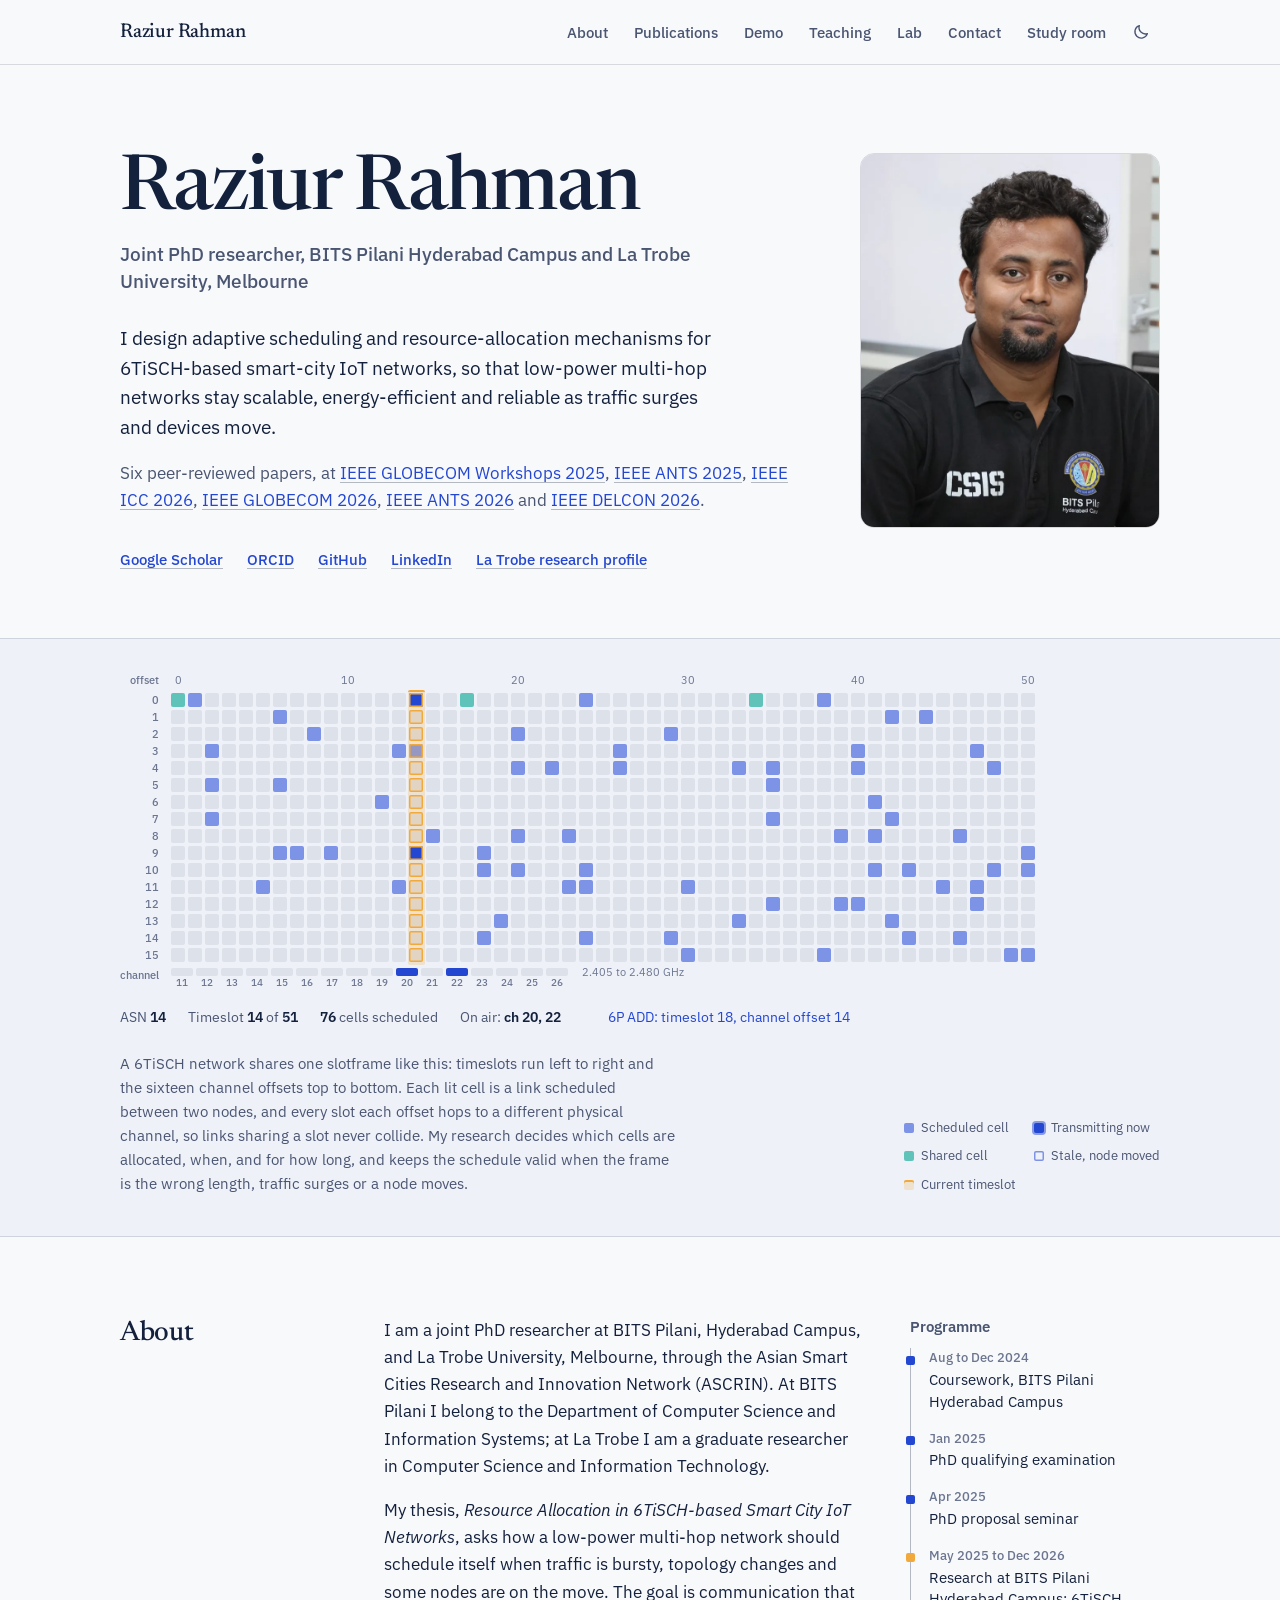
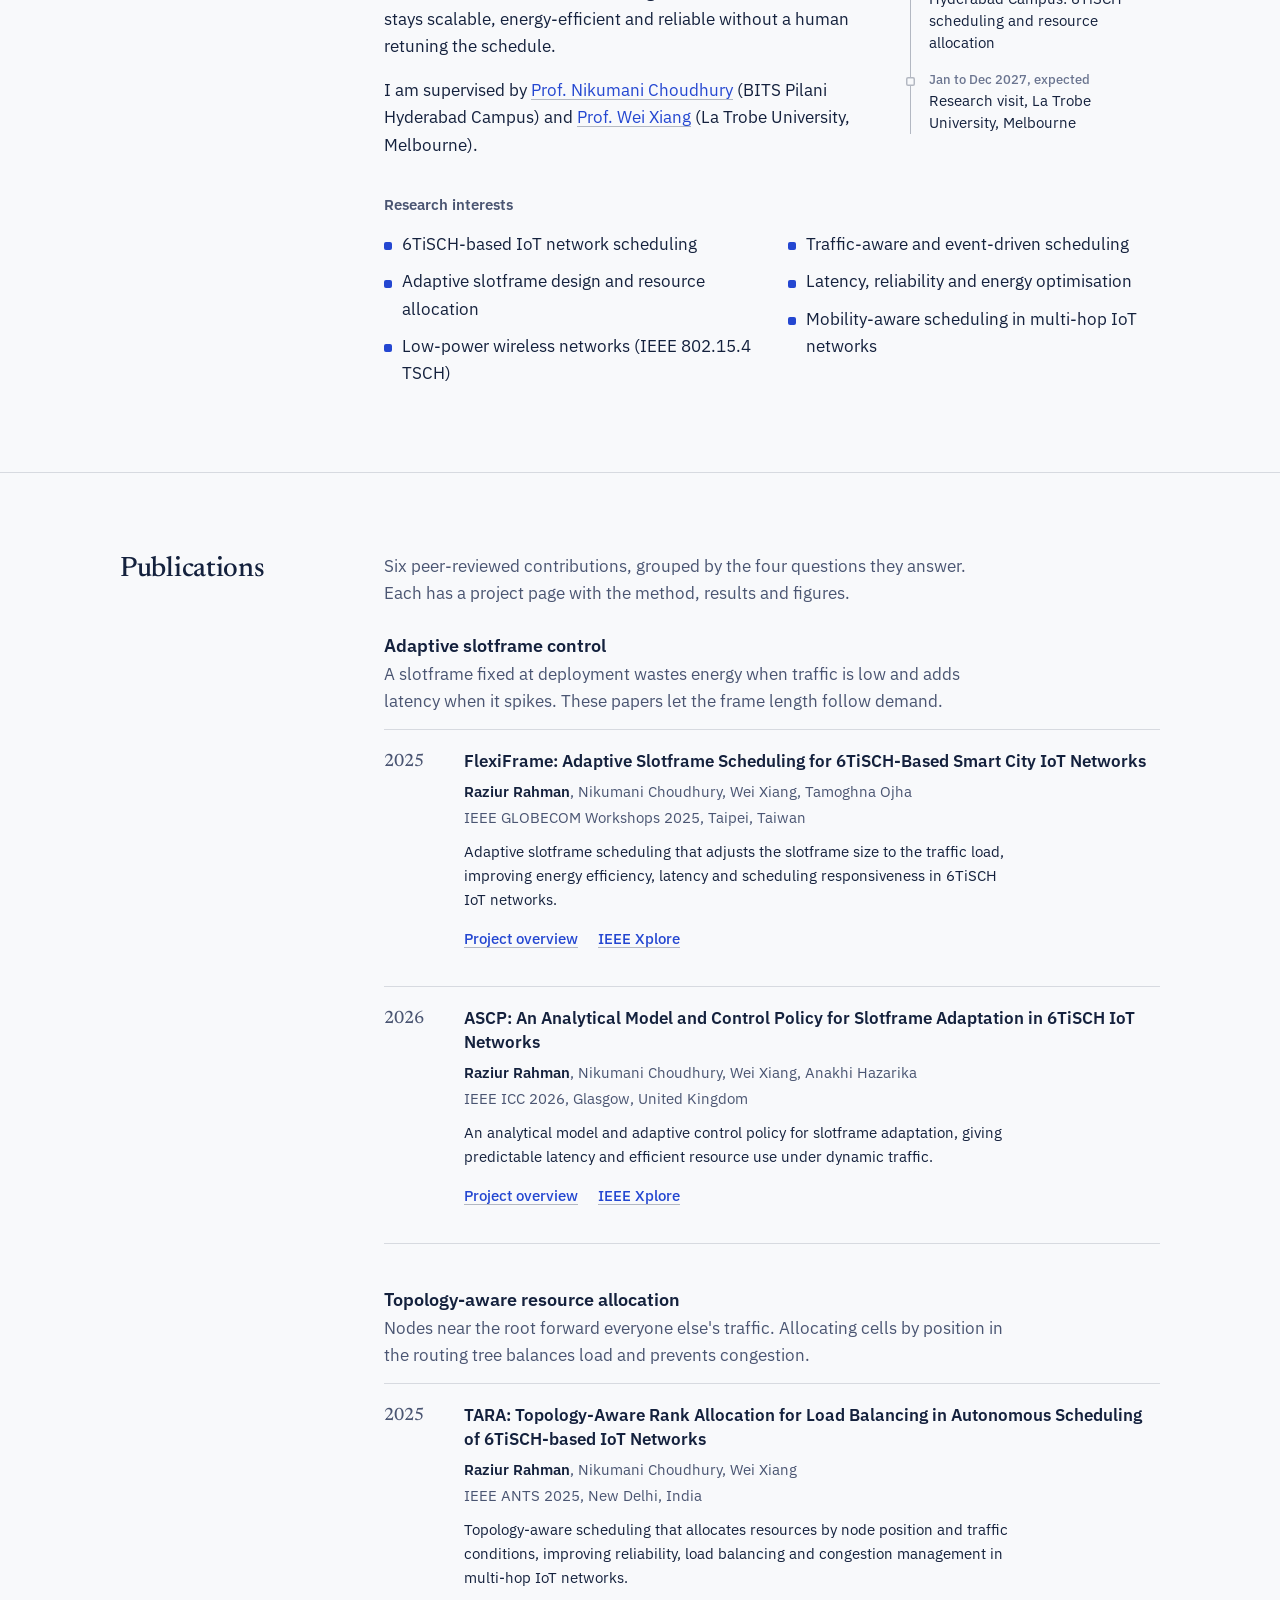
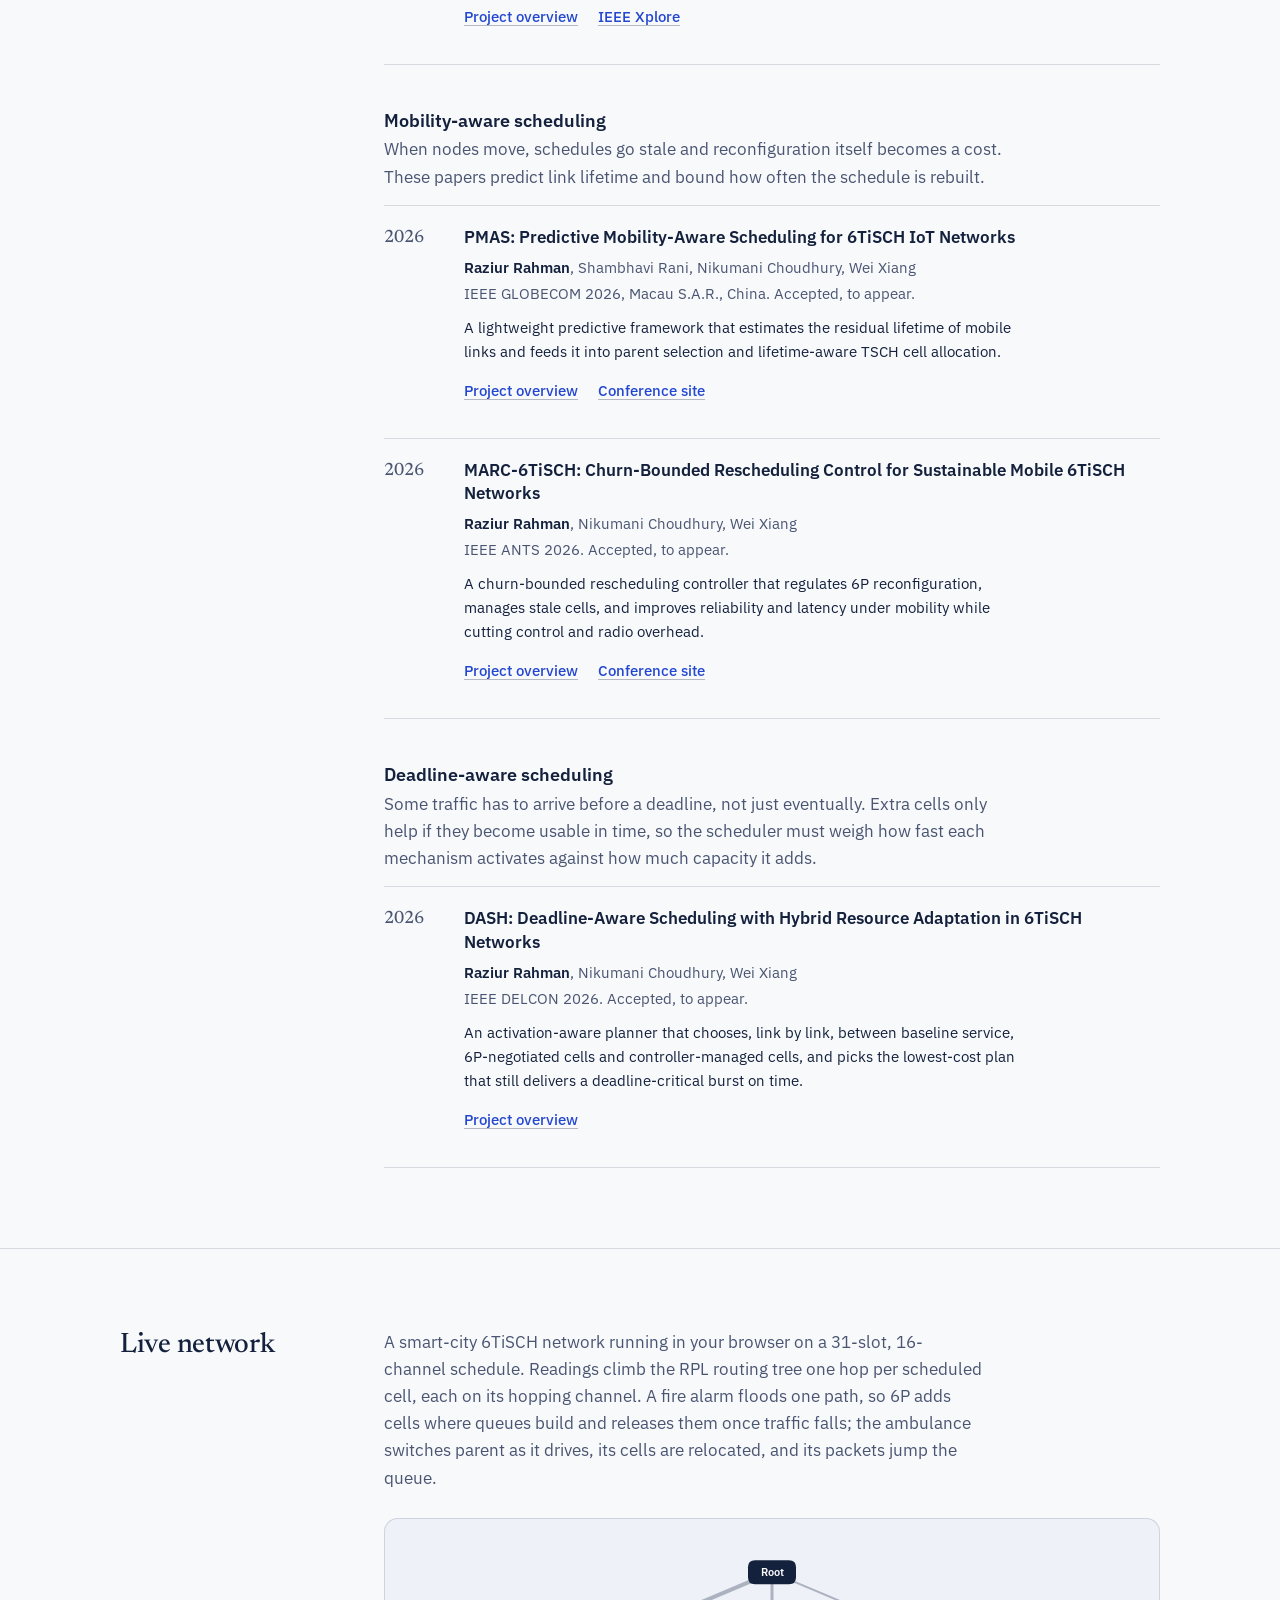
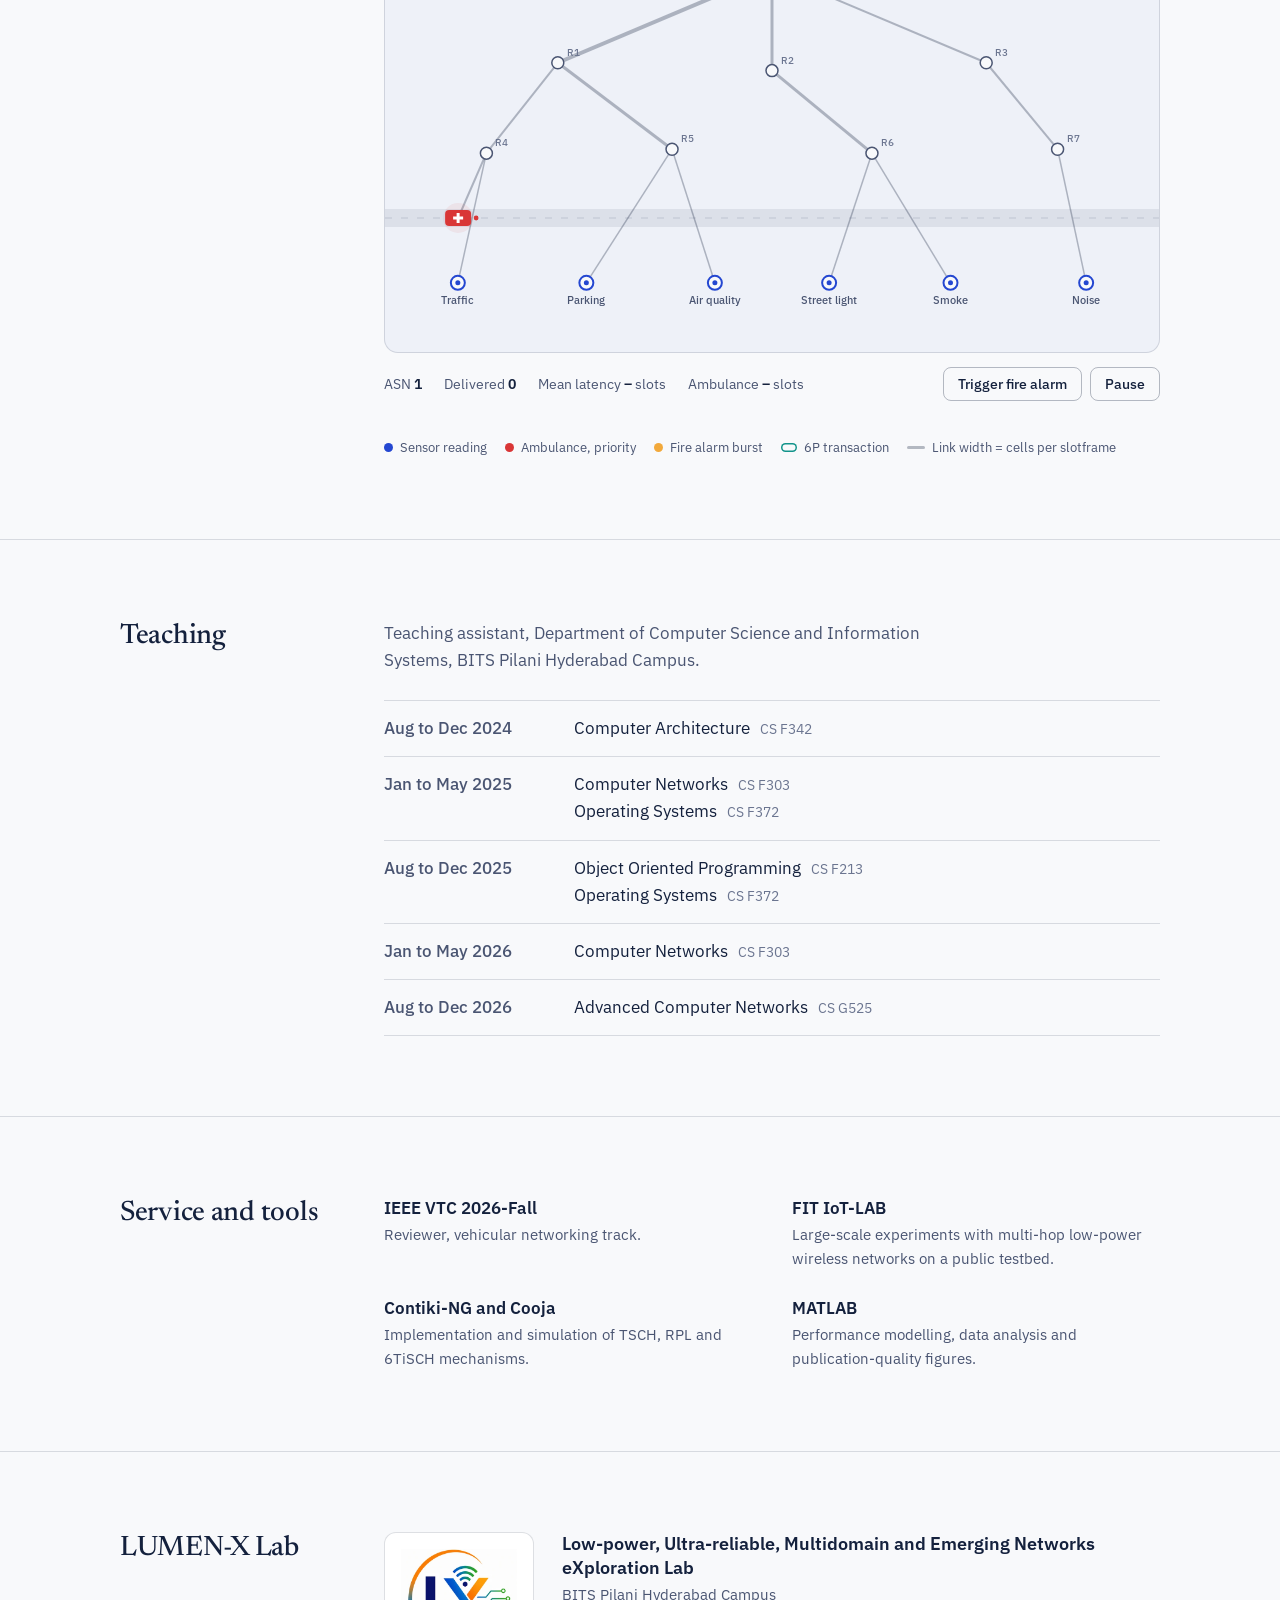
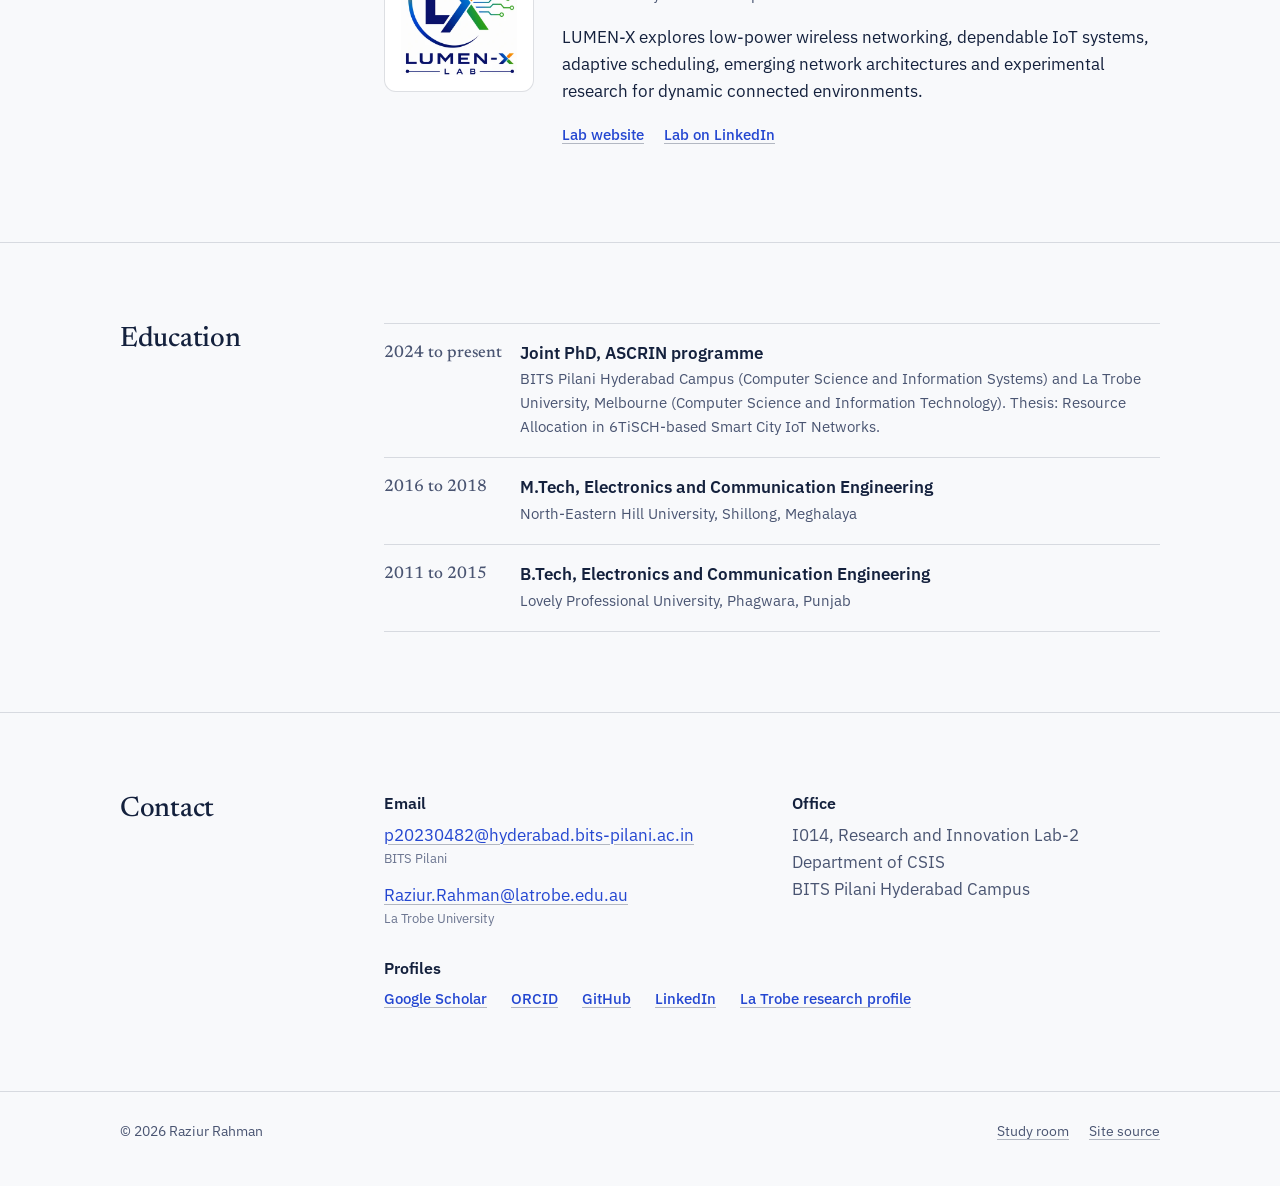
==== commit dcc67343: "Add DASH (IEEE DELCON 2026) publication and project page" ====
--- a/index.html
+++ b/index.html
@@ -57,7 +57,7 @@
     ],
     "knowsAbout": [
       "6TiSCH", "IEEE 802.15.4e TSCH", "Internet of Things", "Adaptive Scheduling",
-      "Resource Allocation", "Low-Power Wireless Networks", "Smart-City IoT Networks"
+      "Resource Allocation", "Deadline-Aware Scheduling", "Low-Power Wireless Networks", "Smart-City IoT Networks"
     ],
     "sameAs": [
       "https://scholars.latrobe.edu.au/r3rahman/about",
@@ -1004,12 +1004,13 @@
       </p>
 
       <p class="proof">
-        Five peer-reviewed papers, at
+        Six peer-reviewed papers, at
         <a href="#pub-flexiframe">IEEE GLOBECOM Workshops 2025</a>,
         <a href="#pub-tara">IEEE ANTS 2025</a>,
         <a href="#pub-ascp">IEEE ICC 2026</a>,
-        <a href="#pub-pmas">IEEE GLOBECOM 2026</a> and
-        <a href="#pub-marc">IEEE ANTS 2026</a>.
+        <a href="#pub-pmas">IEEE GLOBECOM 2026</a>,
+        <a href="#pub-marc">IEEE ANTS 2026</a> and
+        <a href="#pub-dash">IEEE DELCON 2026</a>.
       </p>
 
       <ul class="links">
@@ -1163,7 +1164,7 @@
     <h2>Publications</h2>
     <div class="content">
       <p class="lead">
-        Five peer-reviewed contributions, grouped by the three questions they answer.
+        Six peer-reviewed contributions, grouped by the four questions they answer.
         Each has a project page with the method, results and figures.
       </p>
 
@@ -1277,6 +1278,32 @@
             <p class="actions">
               <a href="projects/marc-6tisch.html">Project overview</a>
               <a href="https://ants2026.ieee-ants.org/" target="_blank" rel="noopener noreferrer">Conference site</a>
+            </p>
+          </div>
+        </article>
+      </div>
+
+      <div class="group">
+        <h3>Deadline-aware scheduling</h3>
+        <p class="gdesc">
+          Some traffic has to arrive before a deadline, not just eventually. Extra cells
+          only help if they become usable in time, so the scheduler must weigh how fast
+          each mechanism activates against how much capacity it adds.
+        </p>
+
+        <article class="pub" id="pub-dash">
+          <div class="year">2026</div>
+          <div>
+            <h4>DASH: Deadline-Aware Scheduling with Hybrid Resource Adaptation in 6TiSCH Networks</h4>
+            <p class="authors"><b>Raziur Rahman</b>, Nikumani Choudhury, Wei Xiang</p>
+            <p class="venue">IEEE DELCON 2026. Accepted, to appear.</p>
+            <p class="summary">
+              An activation-aware planner that chooses, link by link, between baseline
+              service, 6P-negotiated cells and controller-managed cells, and picks the
+              lowest-cost plan that still delivers a deadline-critical burst on time.
+            </p>
+            <p class="actions">
+              <a href="projects/dash.html">Project overview</a>
             </p>
           </div>
         </article>
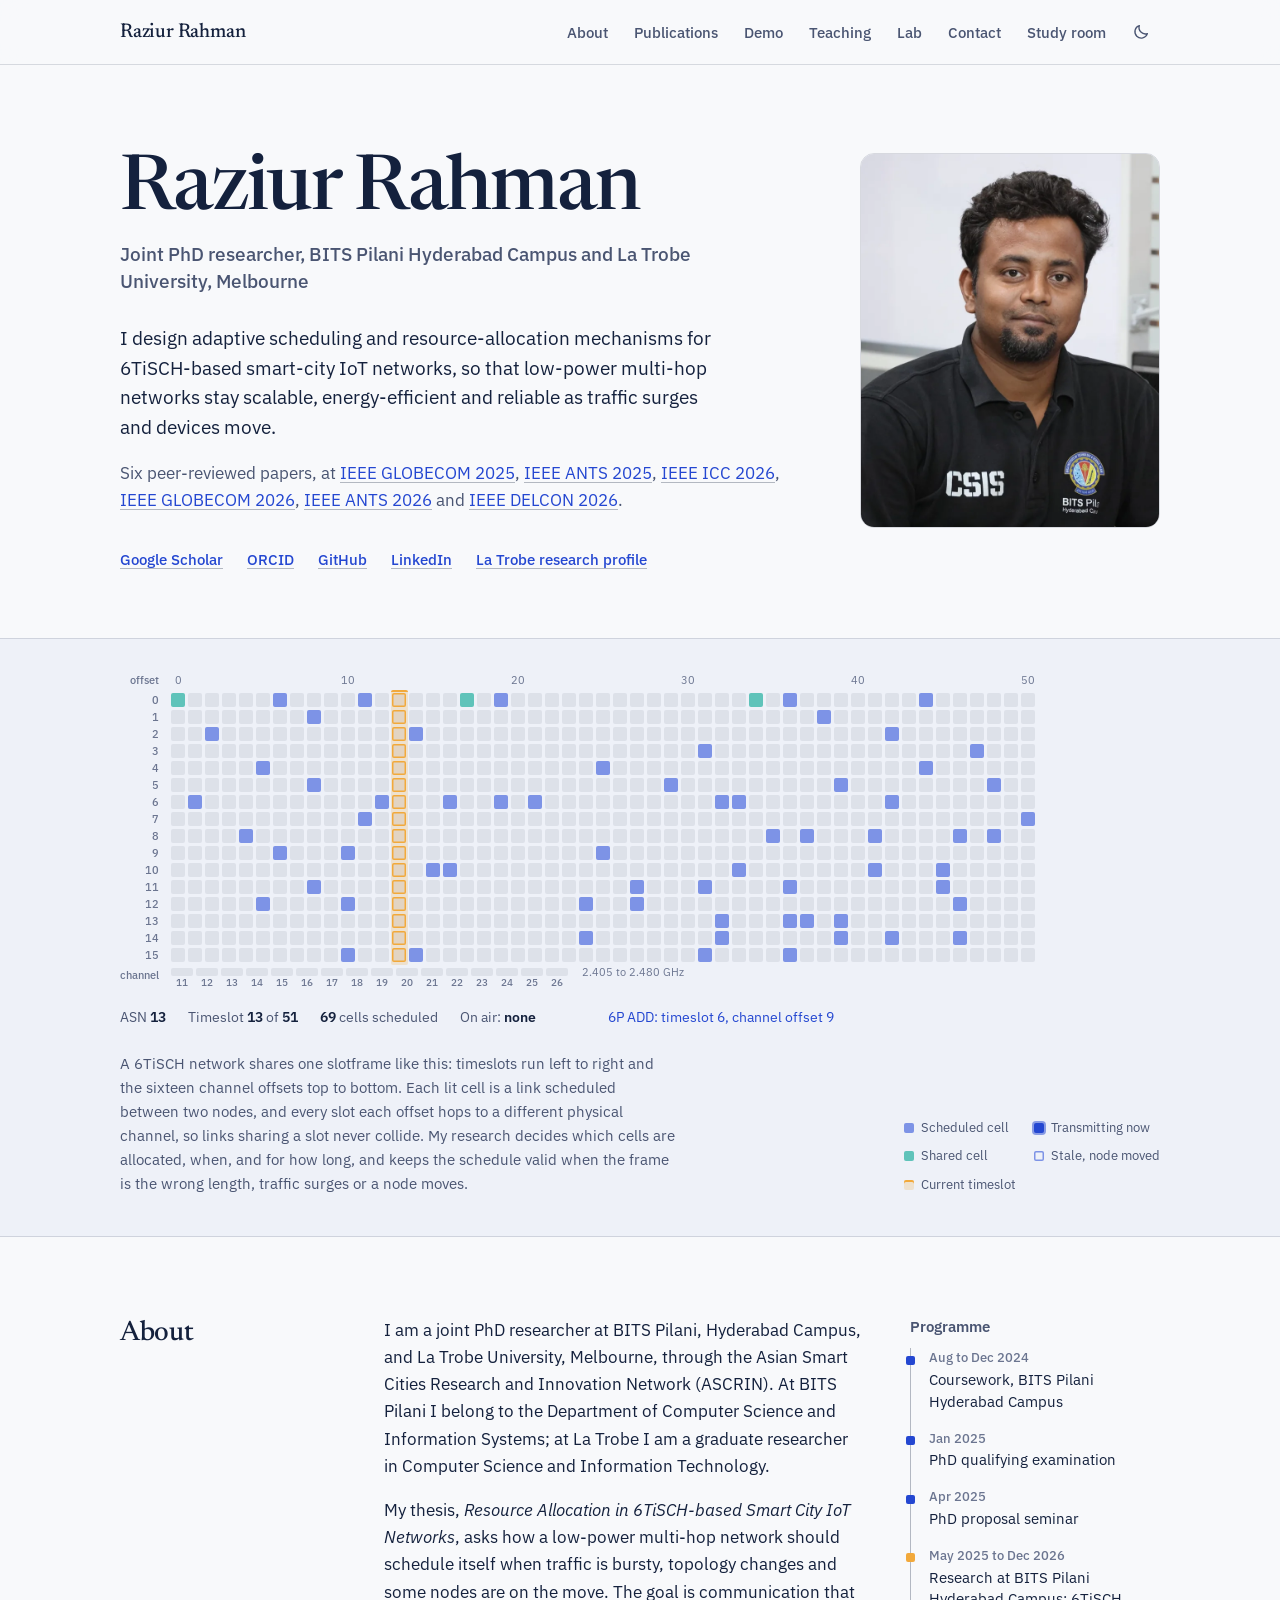
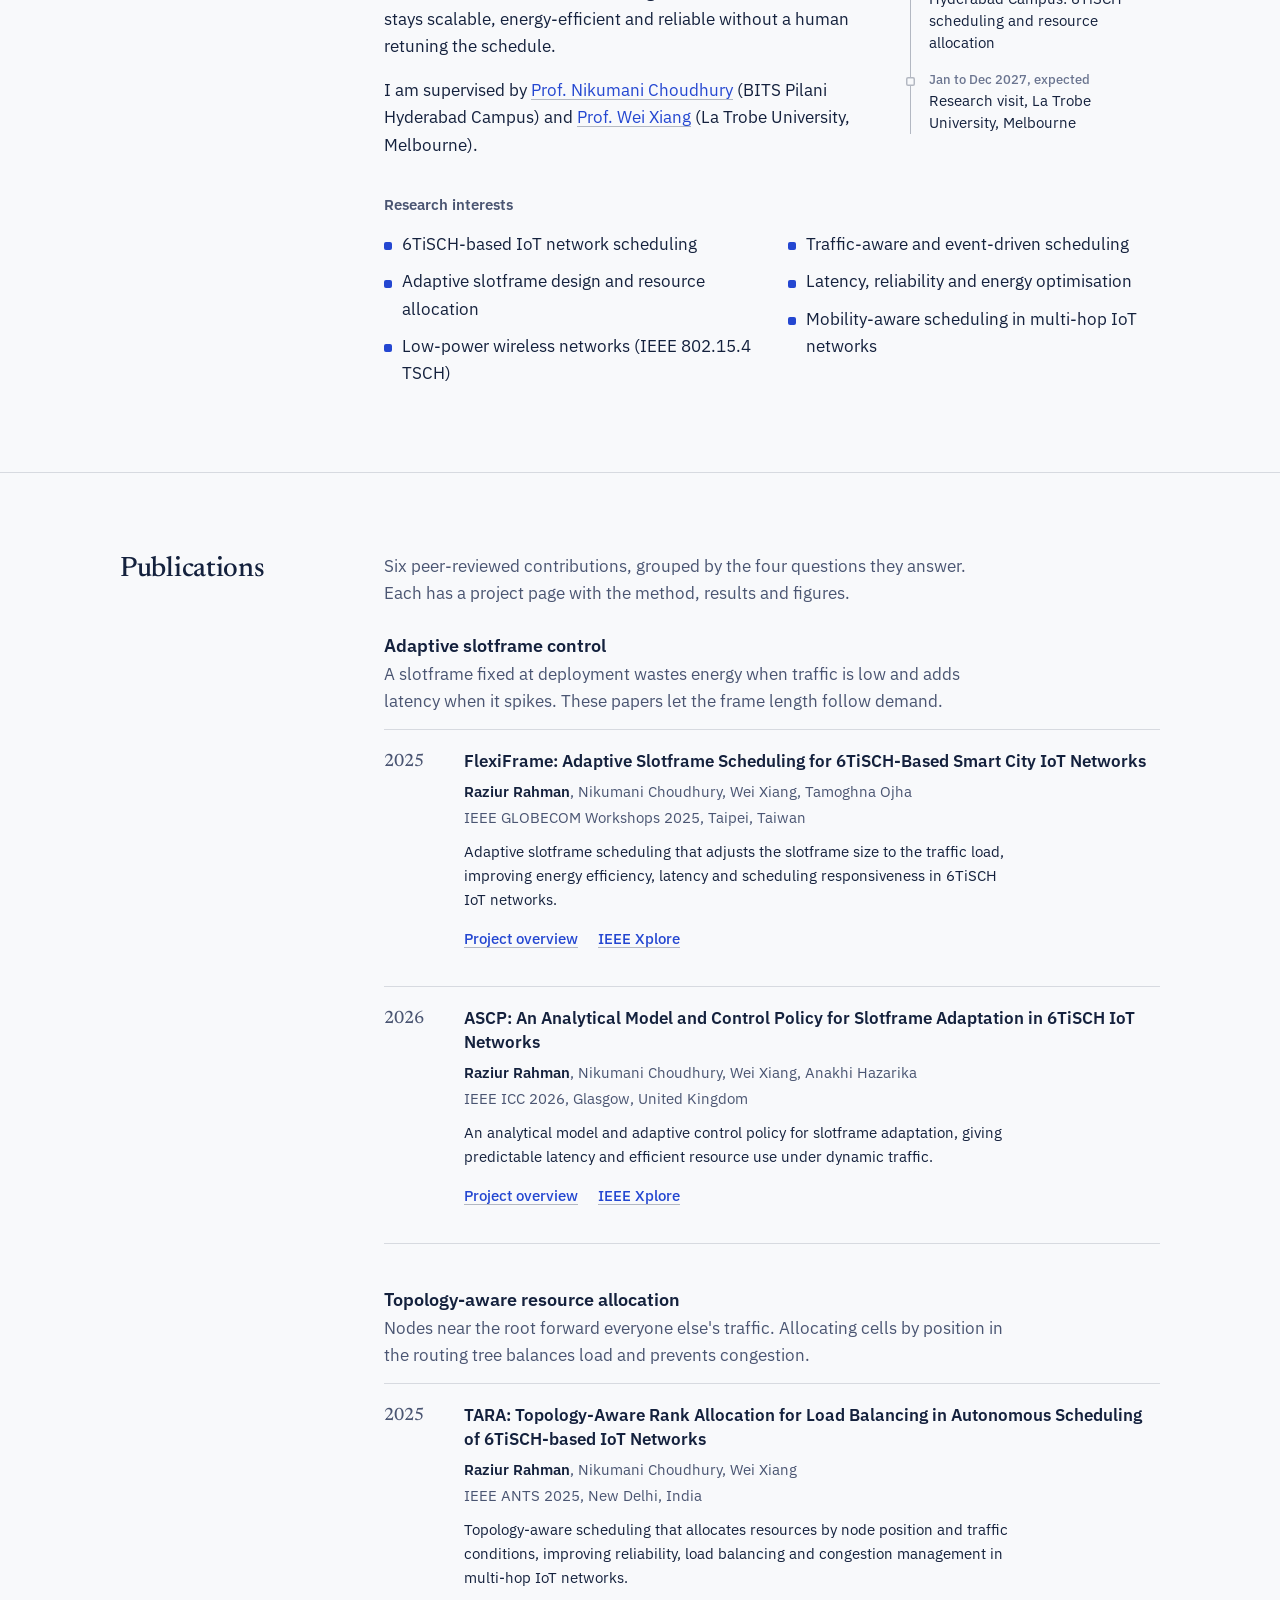
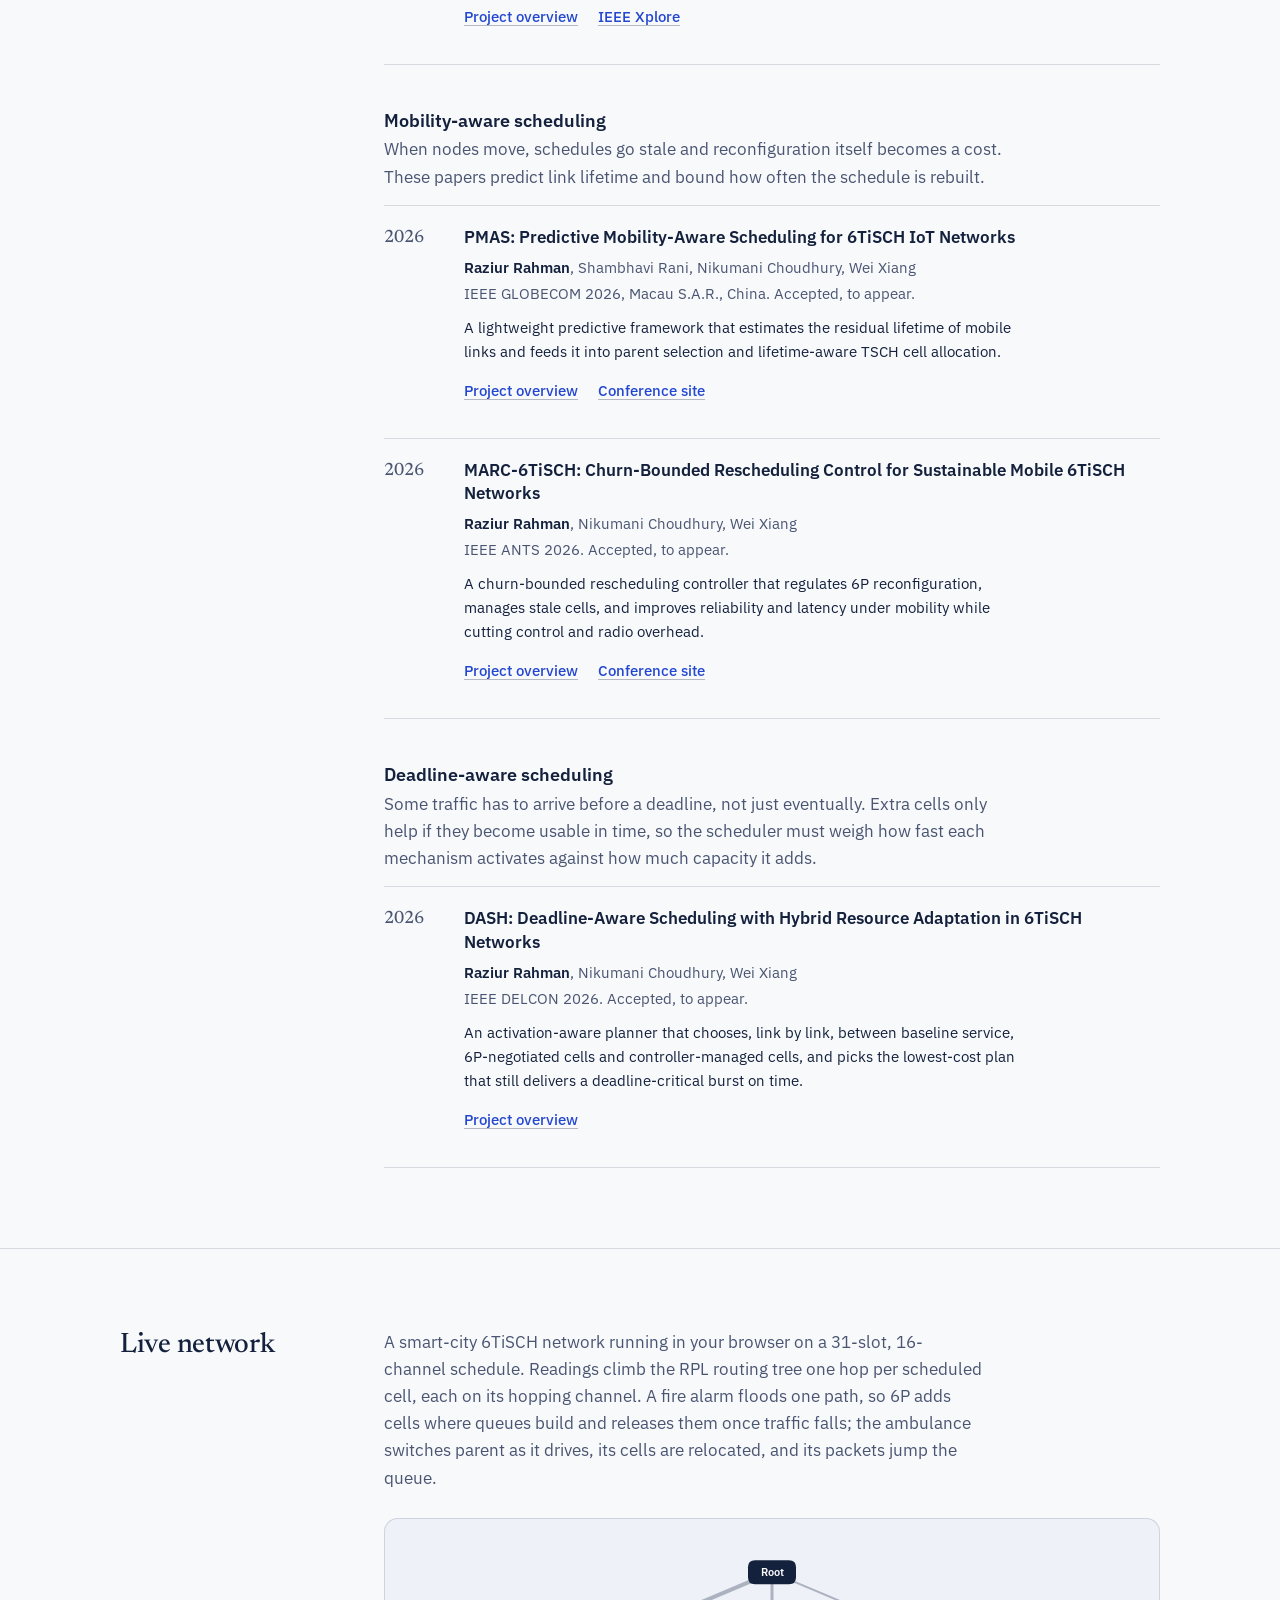
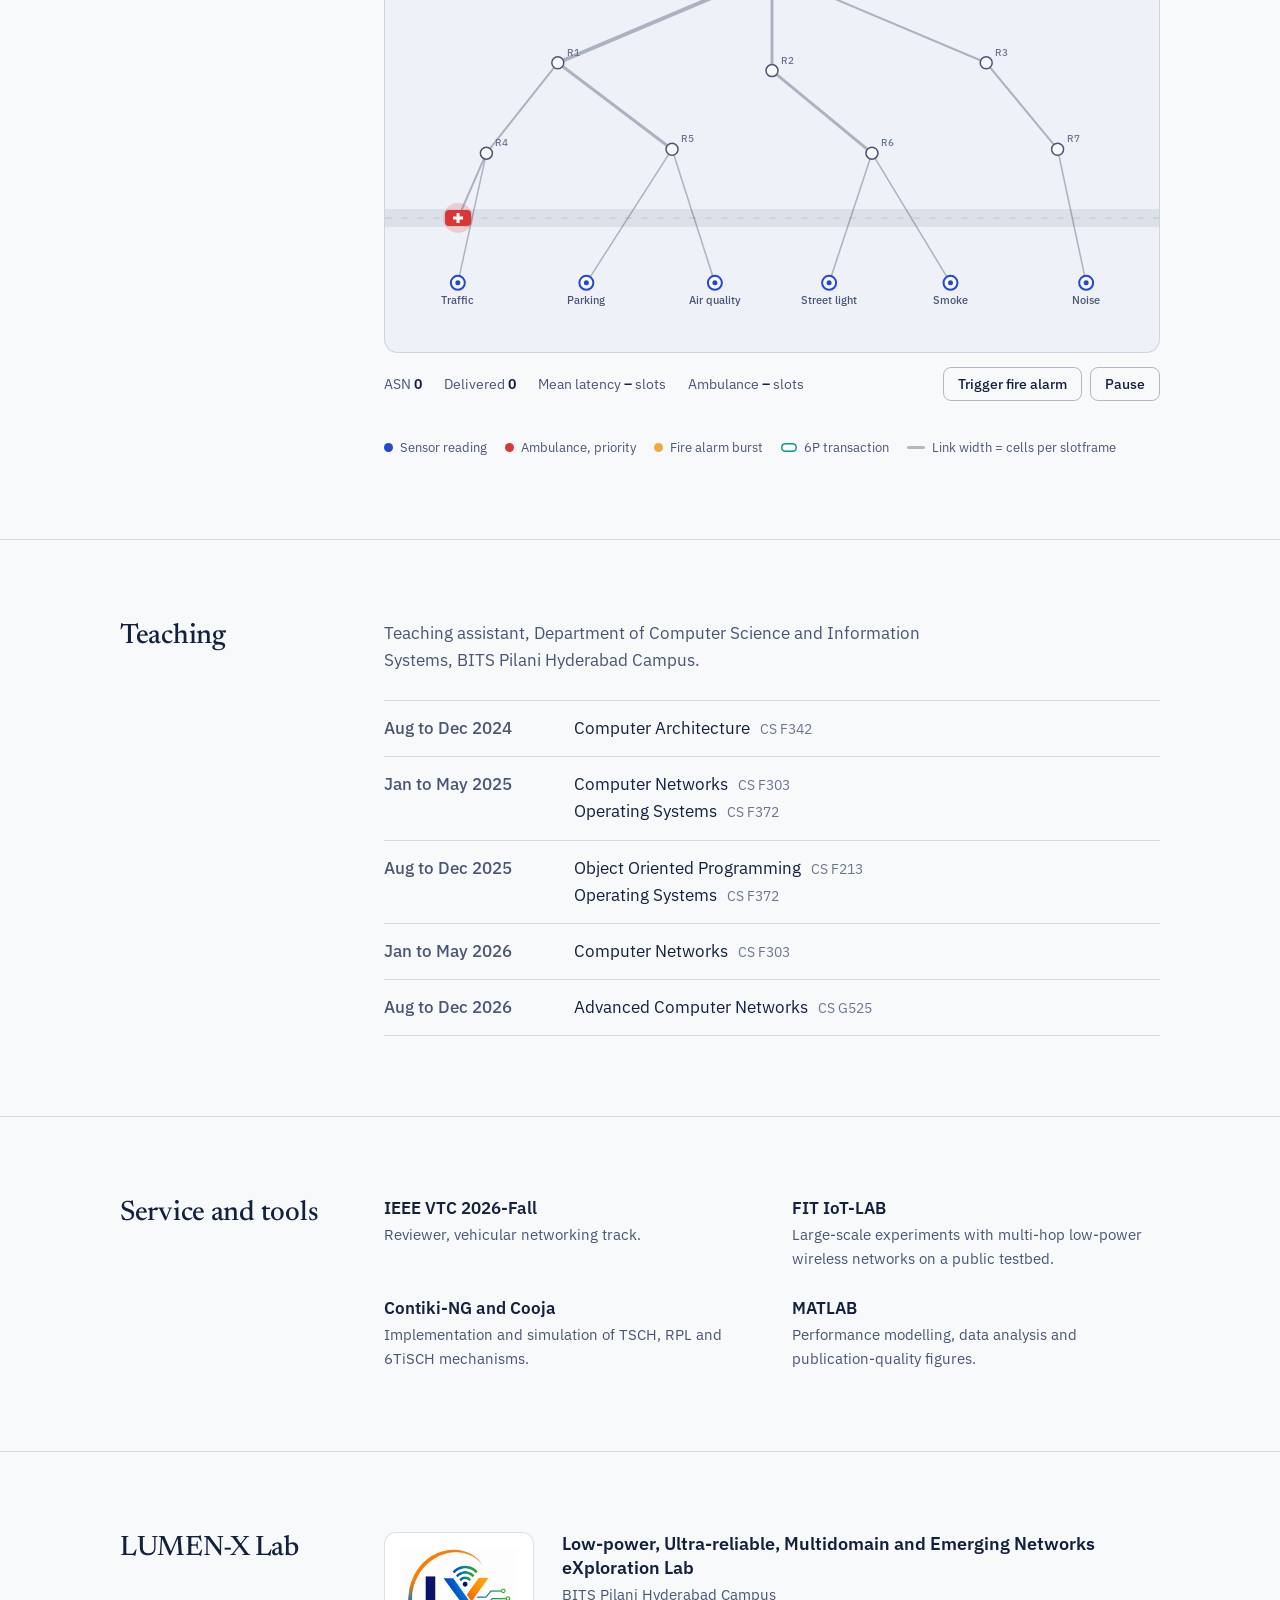
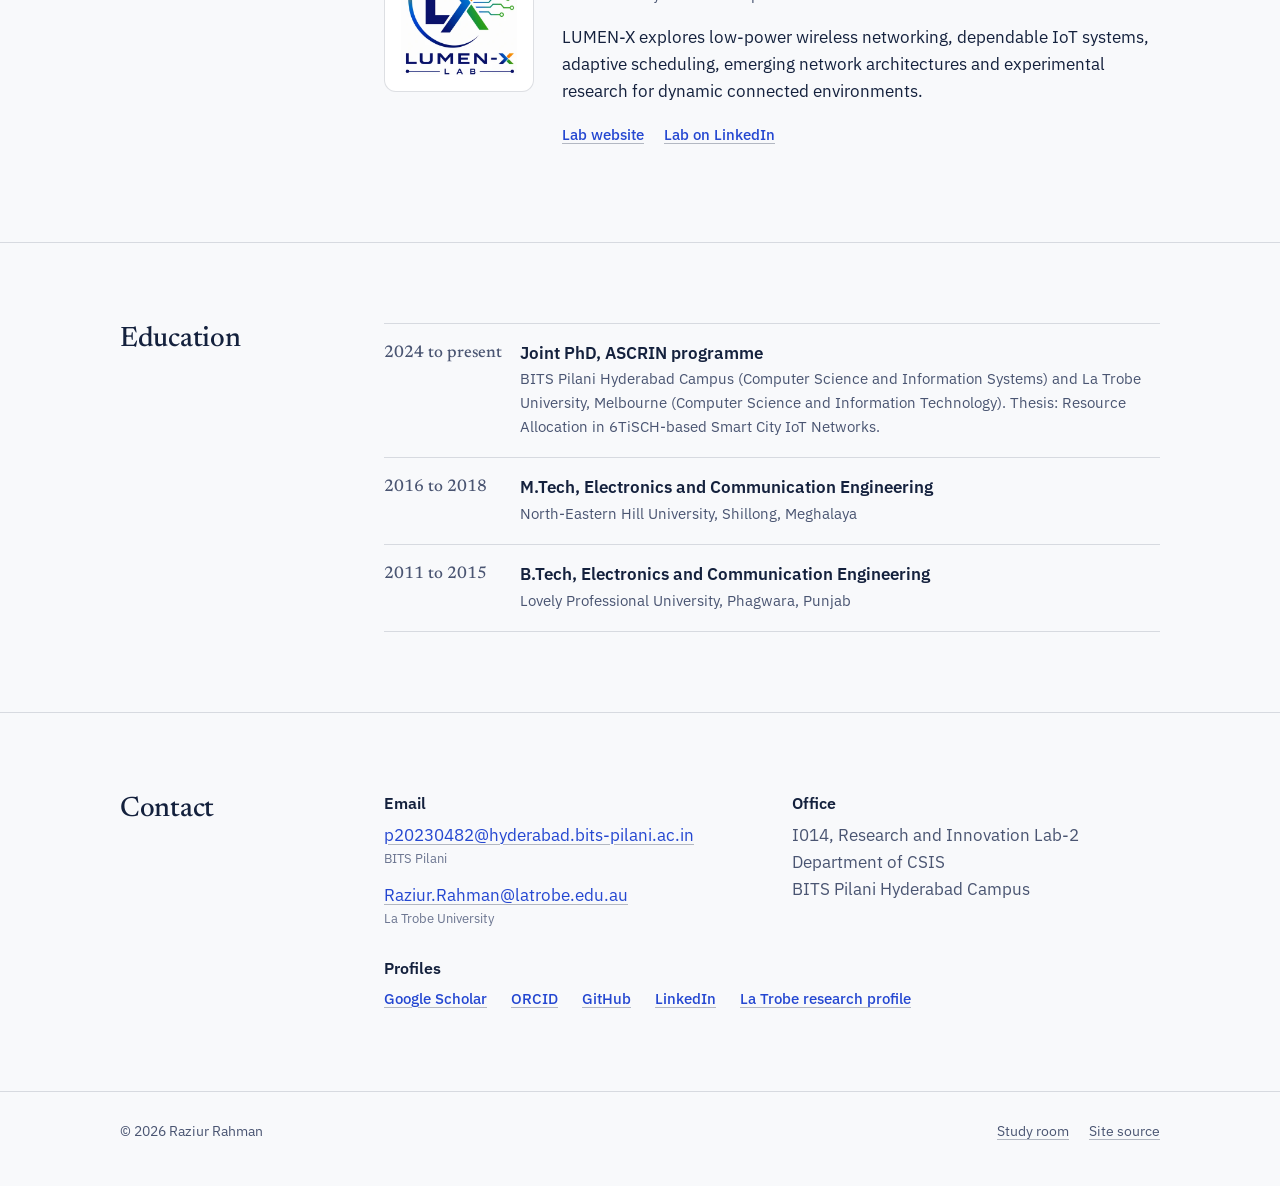
==== commit 8ac485aa: "Shorten FlexiFrame venue in hero line" ====
--- a/index.html
+++ b/index.html
@@ -1005,7 +1005,7 @@
 
       <p class="proof">
         Six peer-reviewed papers, at
-        <a href="#pub-flexiframe">IEEE GLOBECOM Workshops 2025</a>,
+        <a href="#pub-flexiframe">IEEE GLOBECOM 2025</a>,
         <a href="#pub-tara">IEEE ANTS 2025</a>,
         <a href="#pub-ascp">IEEE ICC 2026</a>,
         <a href="#pub-pmas">IEEE GLOBECOM 2026</a>,
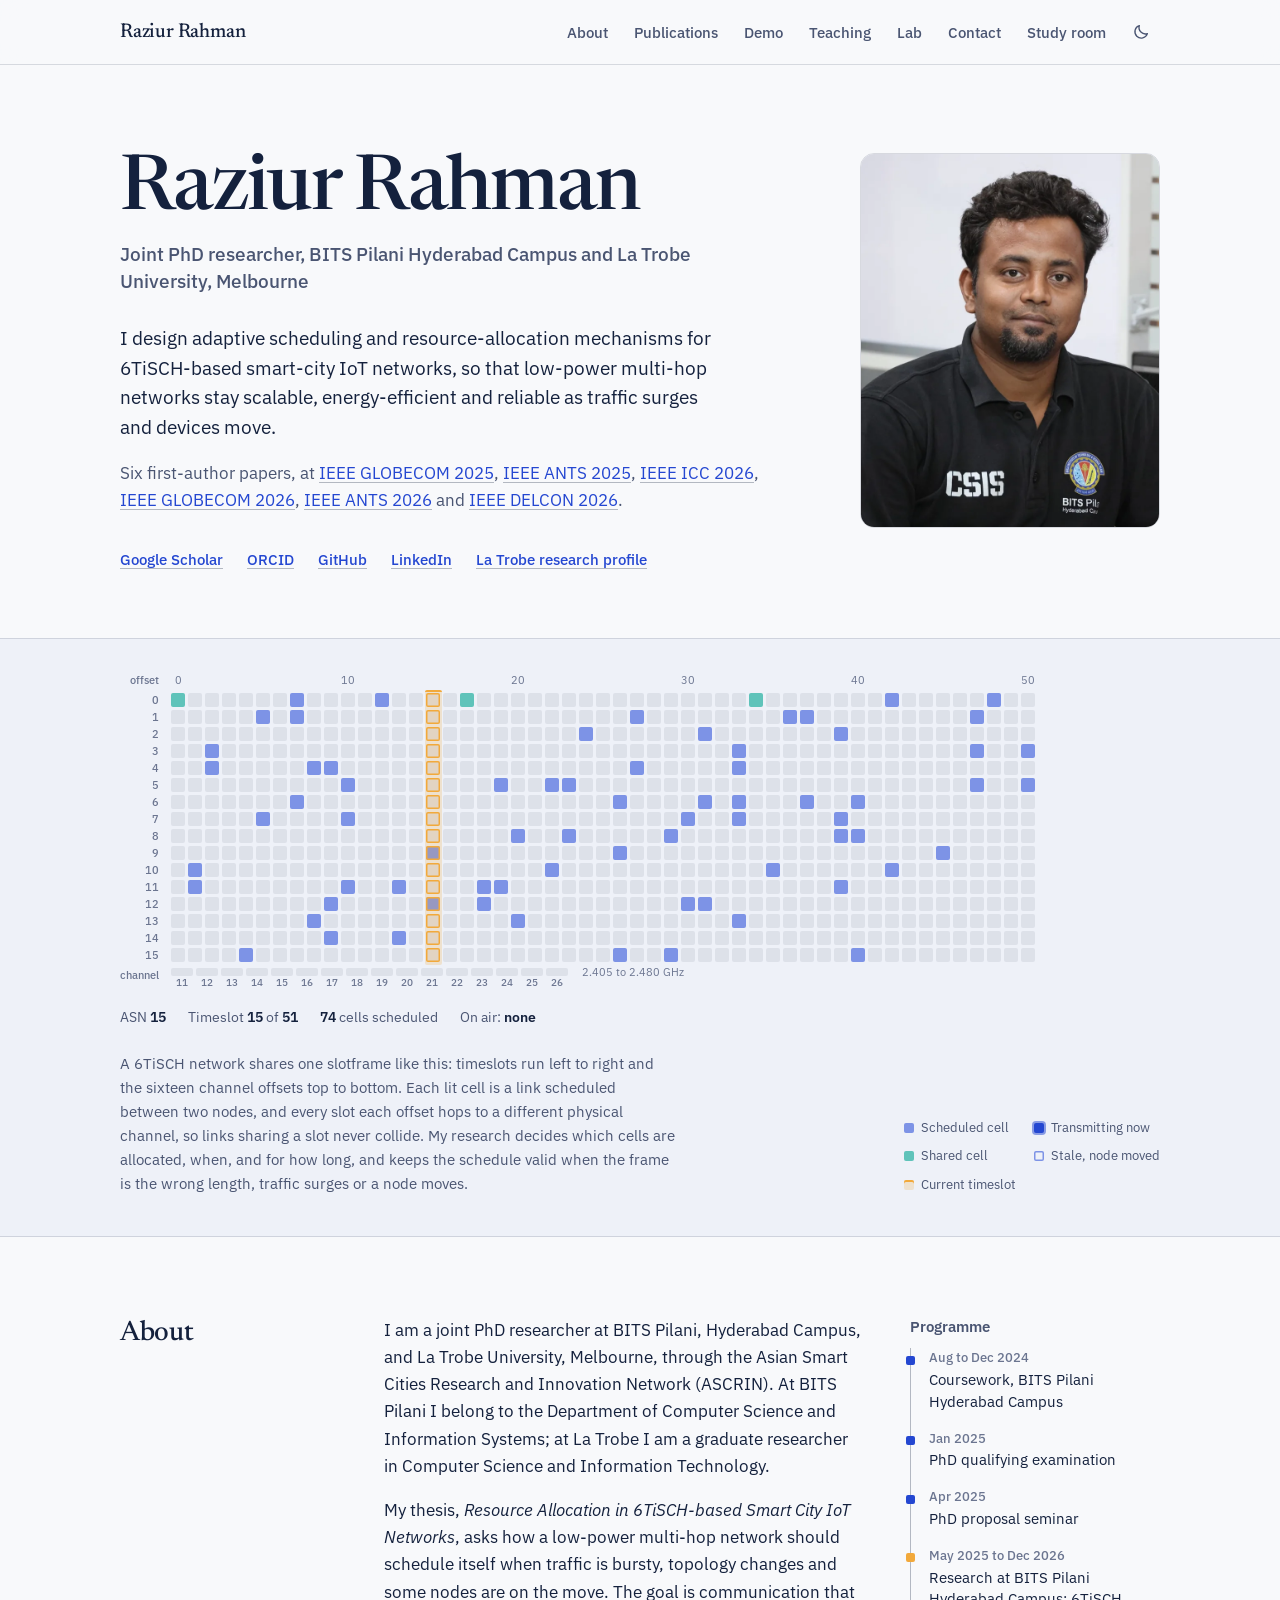
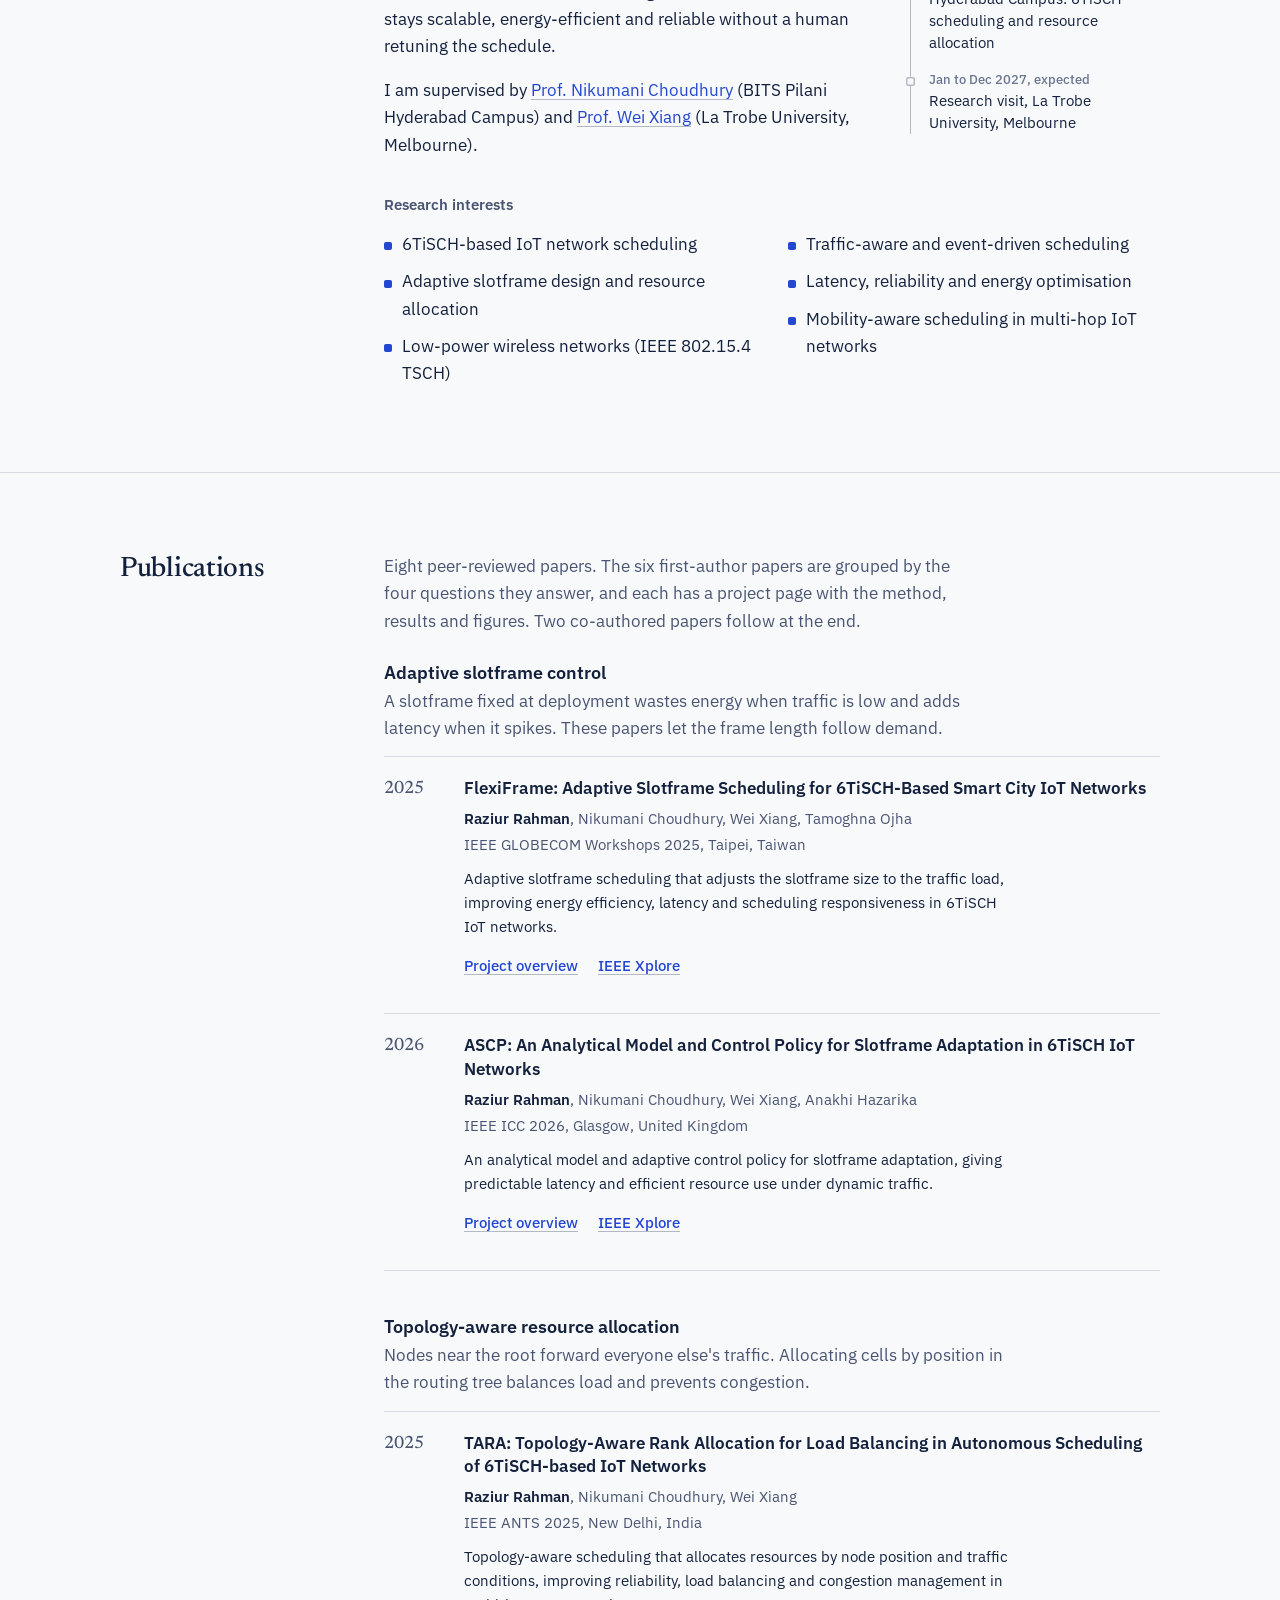
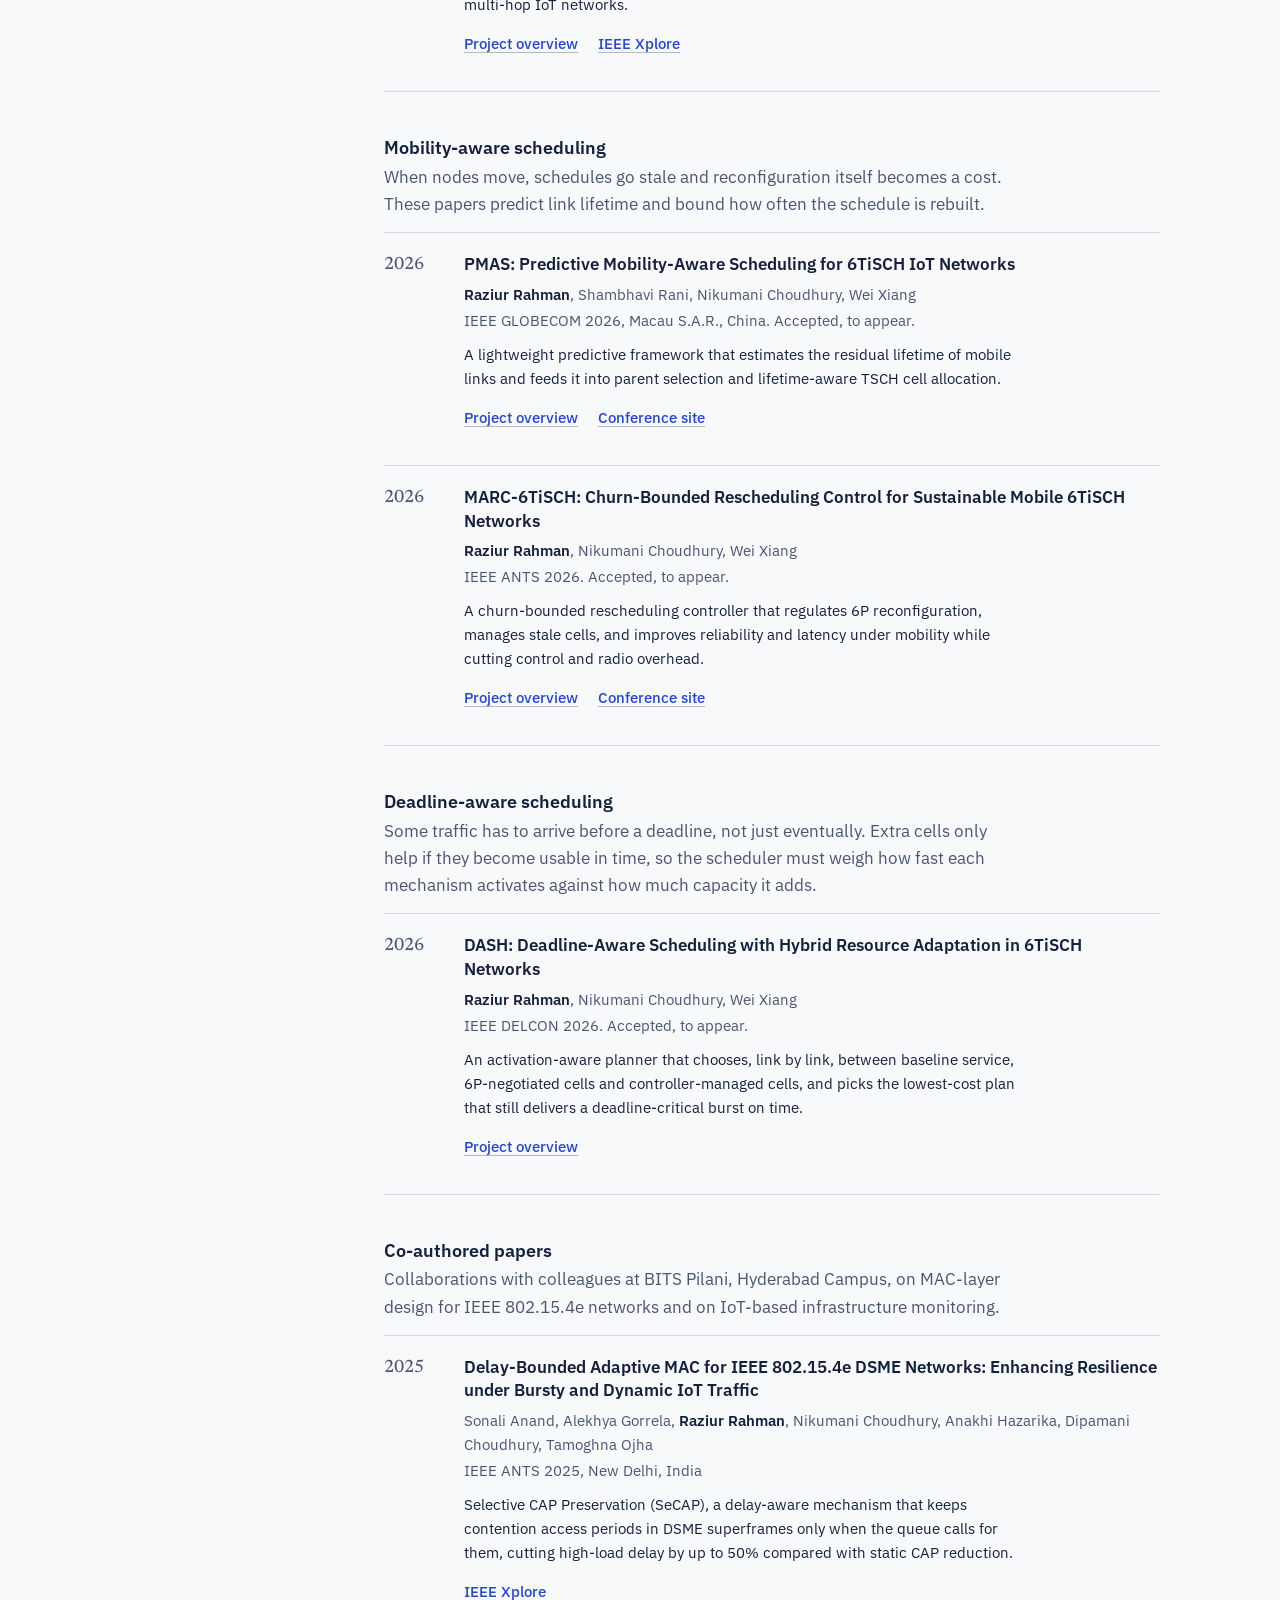
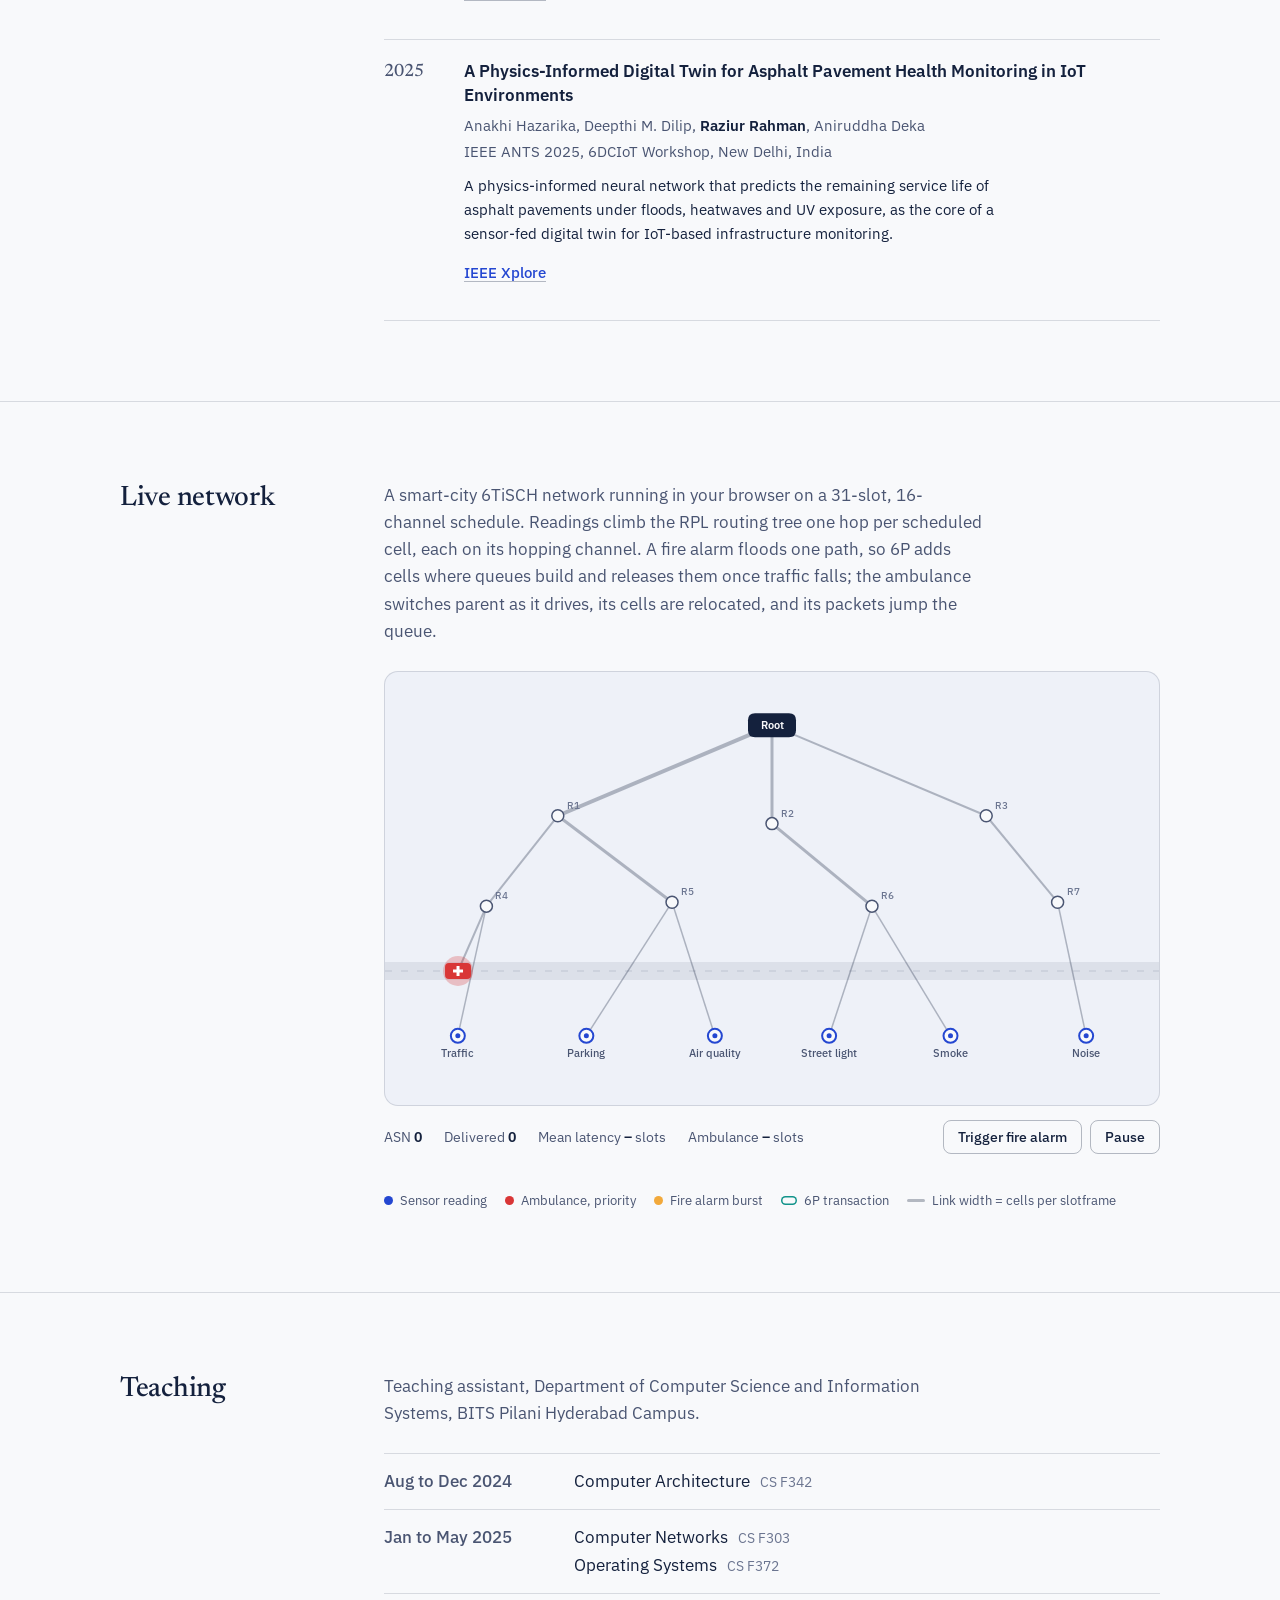
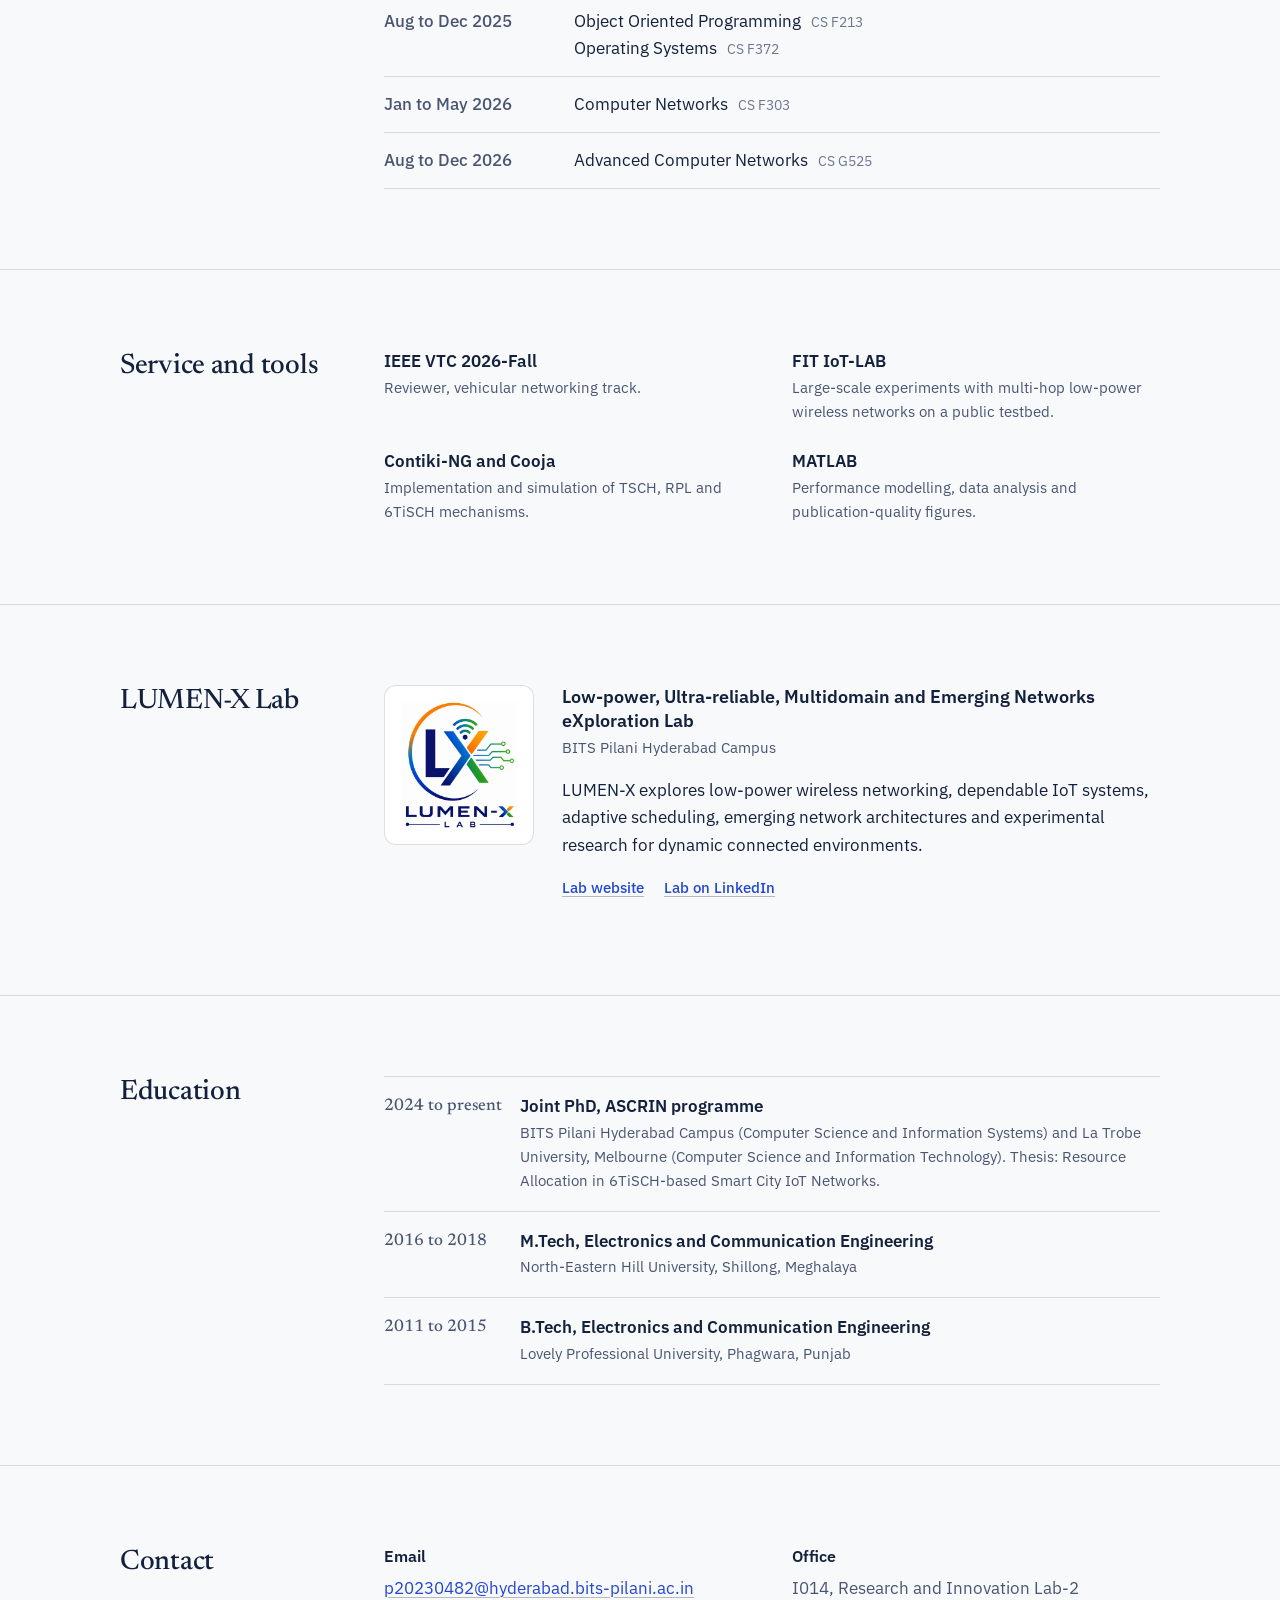
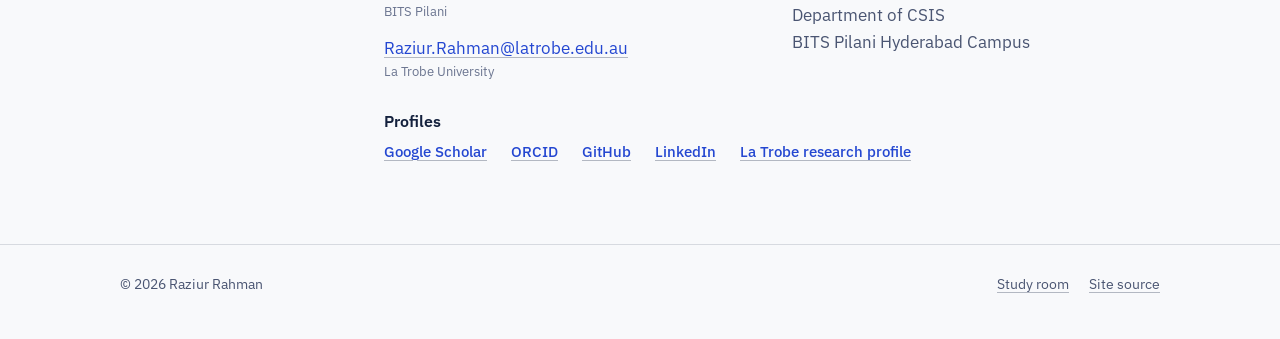
==== commit 25ade944: "Add co-authored ANTS 2025 papers" ====
--- a/index.html
+++ b/index.html
@@ -1004,7 +1004,7 @@
       </p>
 
       <p class="proof">
-        Six peer-reviewed papers, at
+        Six first-author papers, at
         <a href="#pub-flexiframe">IEEE GLOBECOM 2025</a>,
         <a href="#pub-tara">IEEE ANTS 2025</a>,
         <a href="#pub-ascp">IEEE ICC 2026</a>,
@@ -1164,8 +1164,9 @@
     <h2>Publications</h2>
     <div class="content">
       <p class="lead">
-        Six peer-reviewed contributions, grouped by the four questions they answer.
-        Each has a project page with the method, results and figures.
+        Eight peer-reviewed papers. The six first-author papers are grouped by the
+        four questions they answer, and each has a project page with the method,
+        results and figures. Two co-authored papers follow at the end.
       </p>
 
       <div class="group">
@@ -1304,6 +1305,49 @@
             </p>
             <p class="actions">
               <a href="projects/dash.html">Project overview</a>
+            </p>
+          </div>
+        </article>
+      </div>
+
+      <div class="group" id="coauthored">
+        <h3>Co-authored papers</h3>
+        <p class="gdesc">
+          Collaborations with colleagues at BITS Pilani, Hyderabad Campus, on MAC-layer
+          design for IEEE 802.15.4e networks and on IoT-based infrastructure monitoring.
+        </p>
+
+        <article class="pub" id="pub-secap">
+          <div class="year">2025</div>
+          <div>
+            <h4>Delay-Bounded Adaptive MAC for IEEE 802.15.4e DSME Networks: Enhancing Resilience under Bursty and Dynamic IoT Traffic</h4>
+            <p class="authors">Sonali Anand, Alekhya Gorrela, <b>Raziur Rahman</b>, Nikumani Choudhury, Anakhi Hazarika, Dipamani Choudhury, Tamoghna Ojha</p>
+            <p class="venue">IEEE ANTS 2025, New Delhi, India</p>
+            <p class="summary">
+              Selective CAP Preservation (SeCAP), a delay-aware mechanism that keeps
+              contention access periods in DSME superframes only when the queue calls for
+              them, cutting high-load delay by up to 50% compared with static CAP
+              reduction.
+            </p>
+            <p class="actions">
+              <a href="https://doi.org/10.1109/ANTS66931.2025.11429936" target="_blank" rel="noopener noreferrer">IEEE Xplore</a>
+            </p>
+          </div>
+        </article>
+
+        <article class="pub" id="pub-pavement">
+          <div class="year">2025</div>
+          <div>
+            <h4>A Physics-Informed Digital Twin for Asphalt Pavement Health Monitoring in IoT Environments</h4>
+            <p class="authors">Anakhi Hazarika, Deepthi M. Dilip, <b>Raziur Rahman</b>, Aniruddha Deka</p>
+            <p class="venue">IEEE ANTS 2025, 6DCIoT Workshop, New Delhi, India</p>
+            <p class="summary">
+              A physics-informed neural network that predicts the remaining service life
+              of asphalt pavements under floods, heatwaves and UV exposure, as the core of
+              a sensor-fed digital twin for IoT-based infrastructure monitoring.
+            </p>
+            <p class="actions">
+              <a href="https://doi.org/10.1109/ANTS66931.2025.11430118" target="_blank" rel="noopener noreferrer">IEEE Xplore</a>
             </p>
           </div>
         </article>
